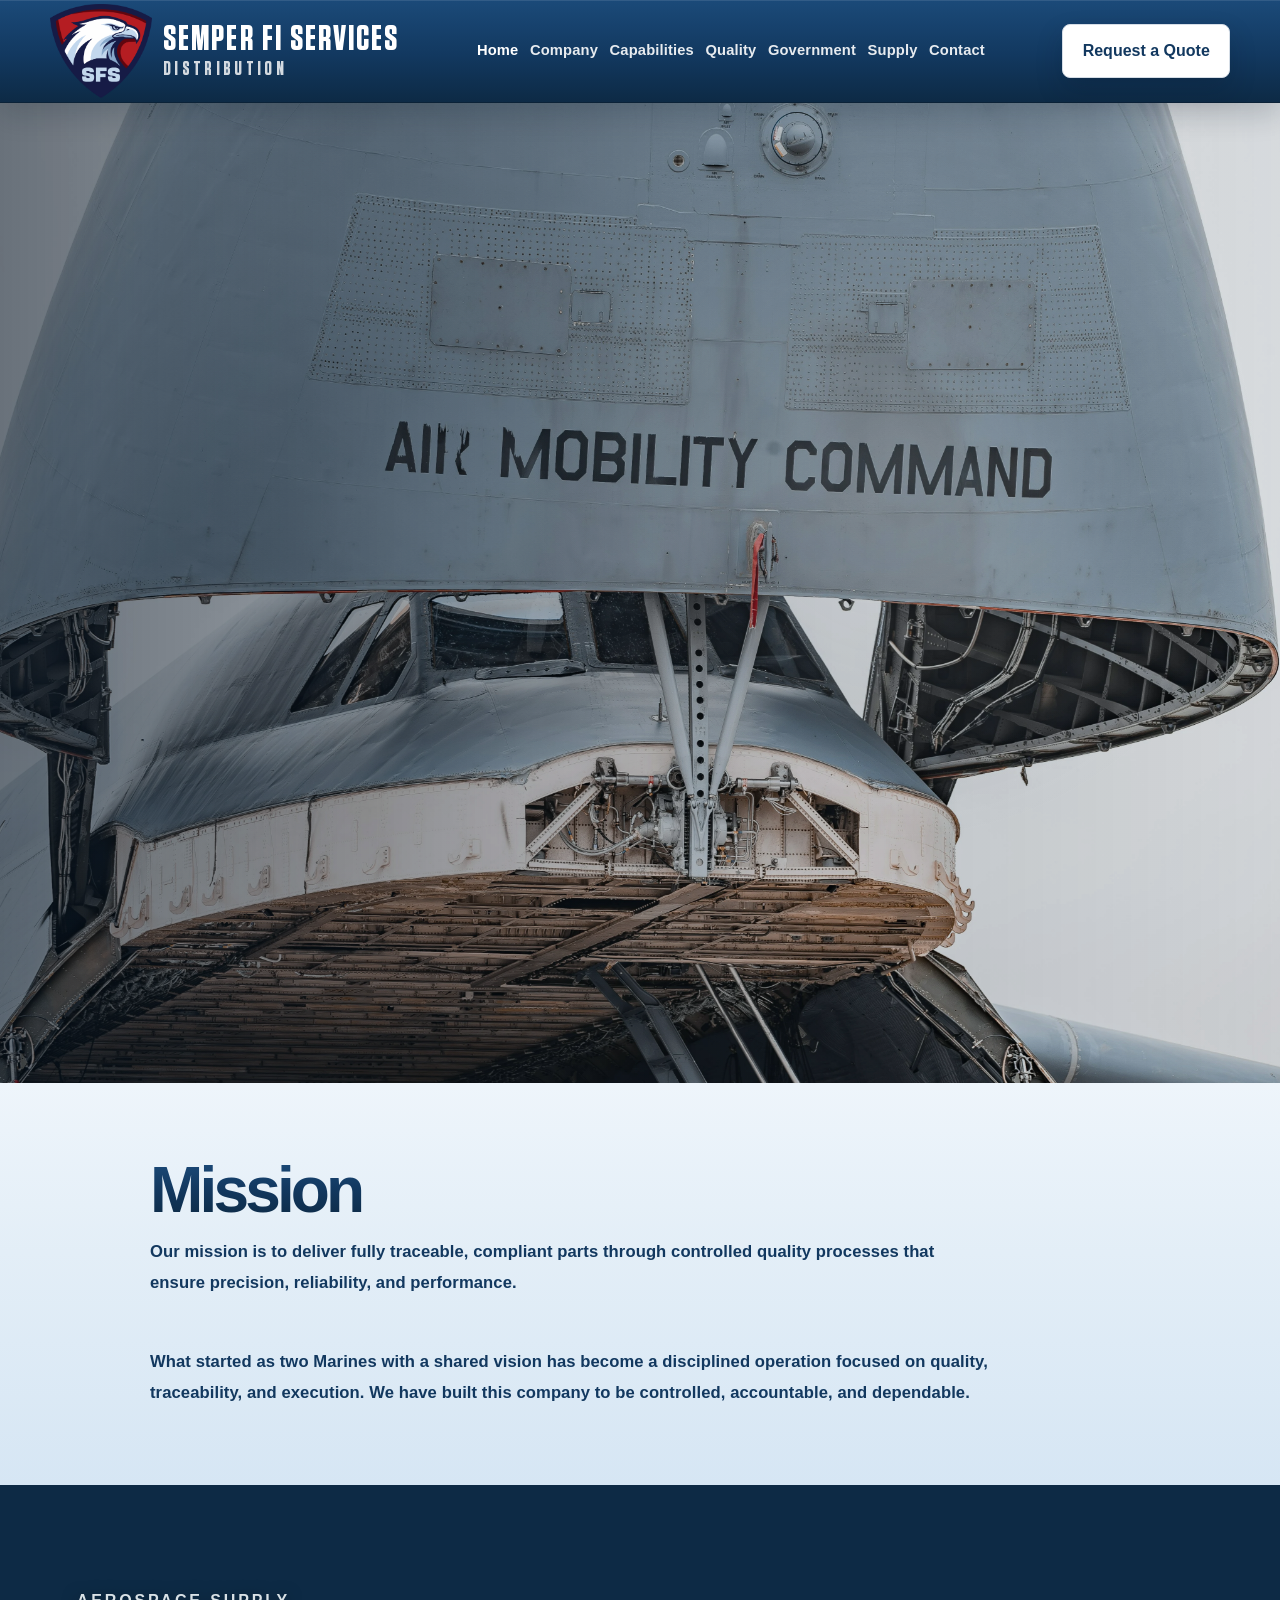
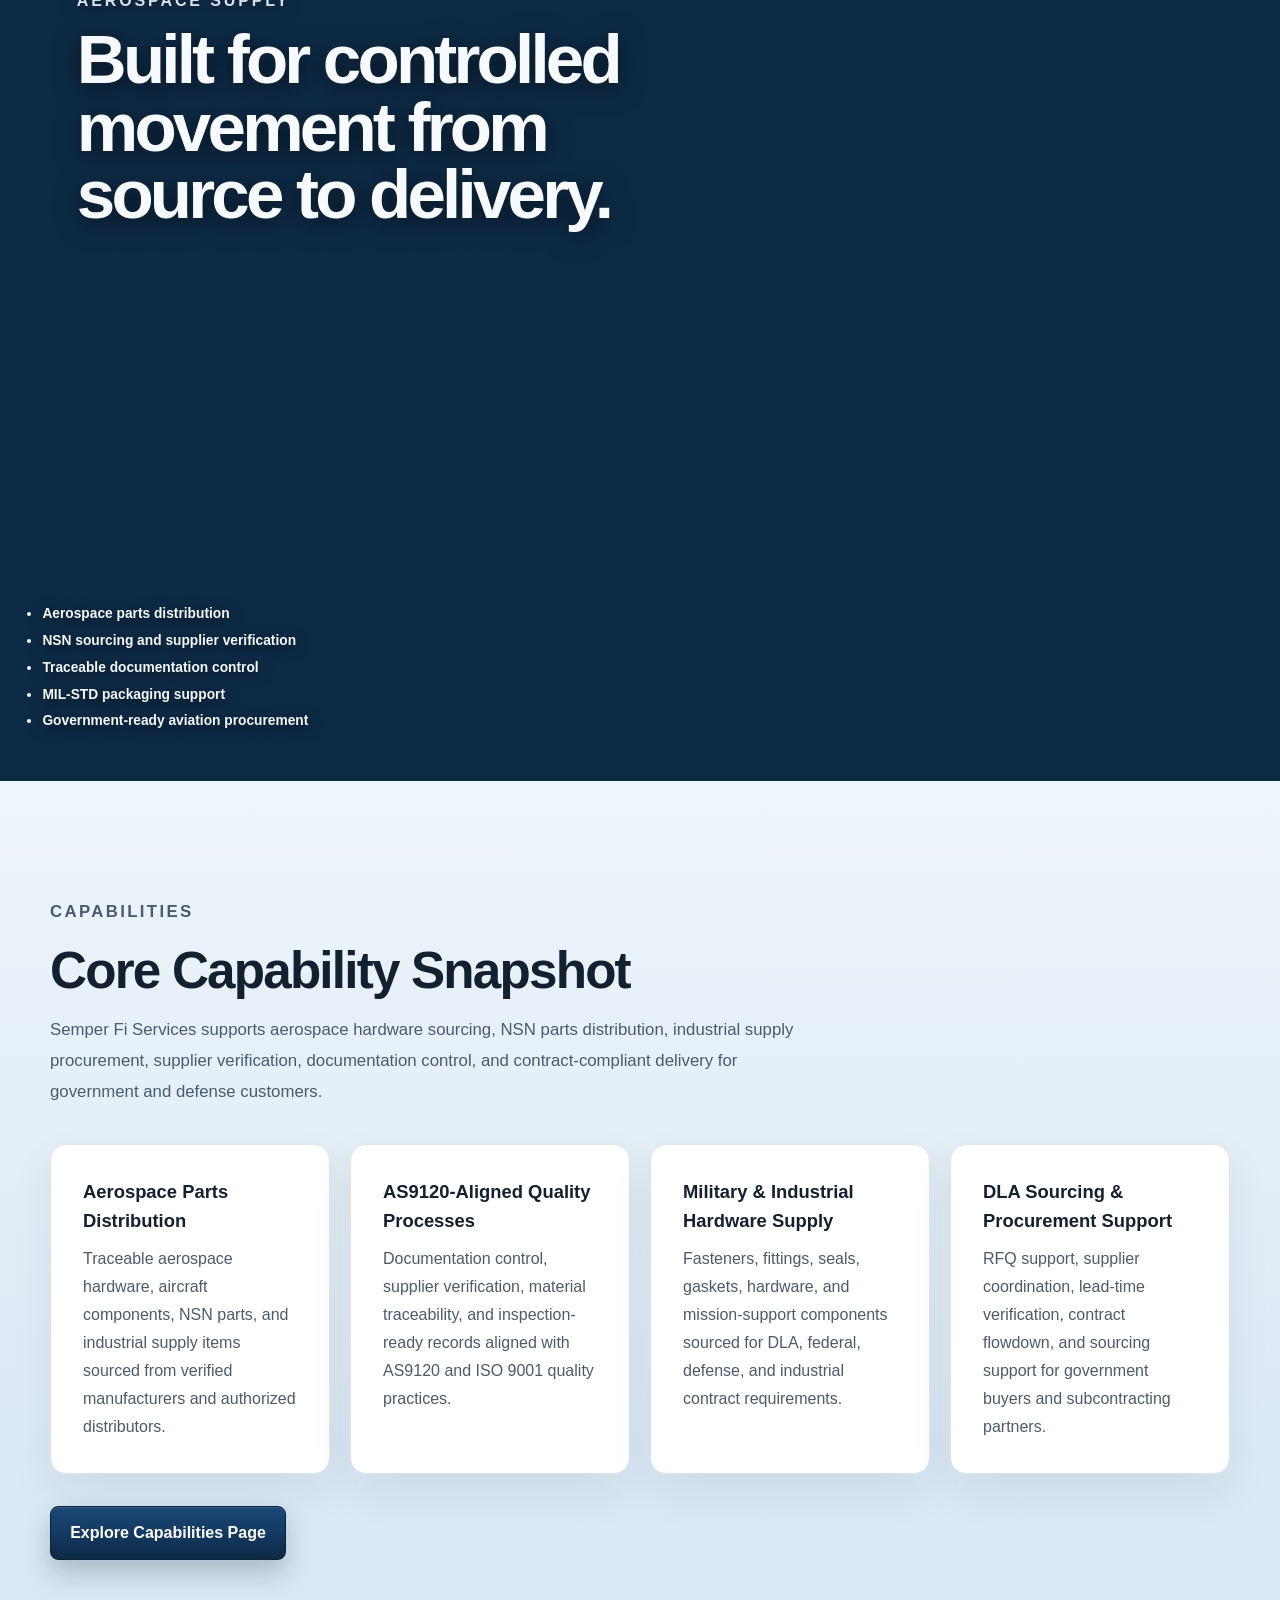
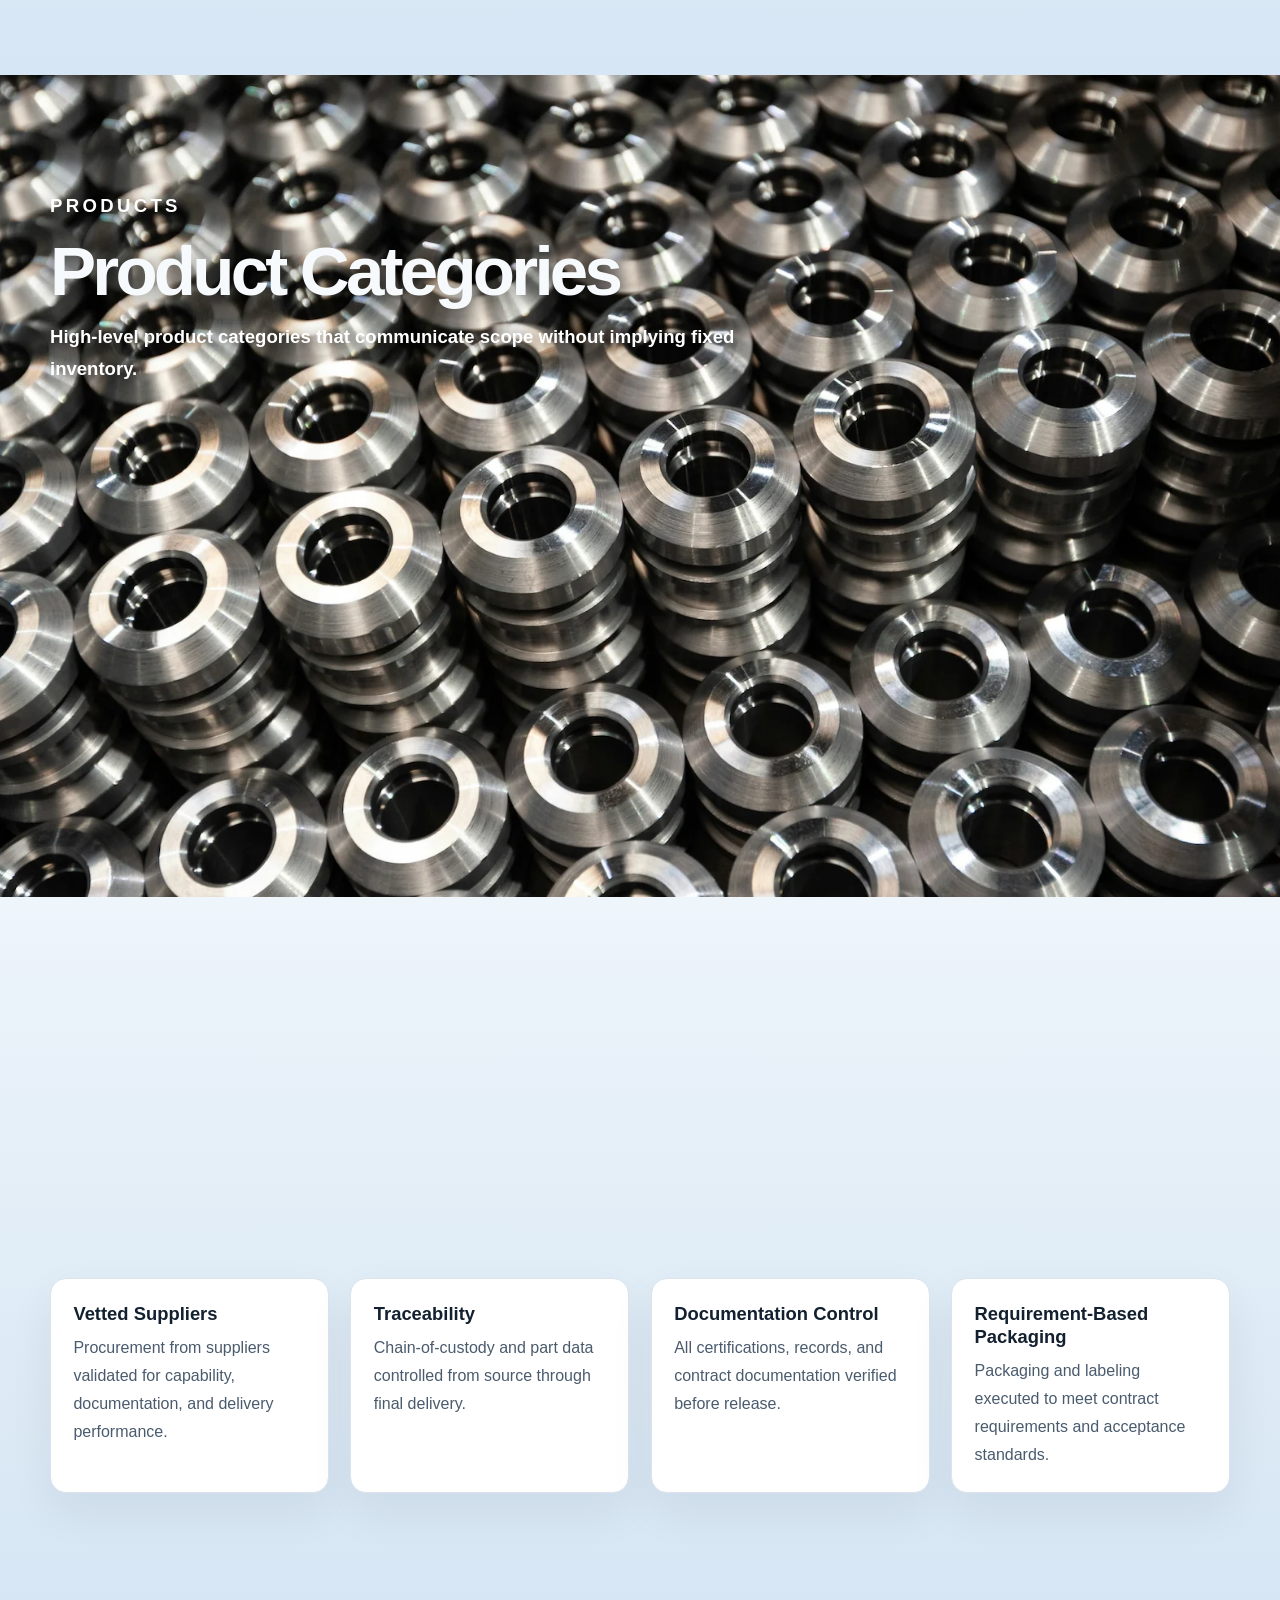
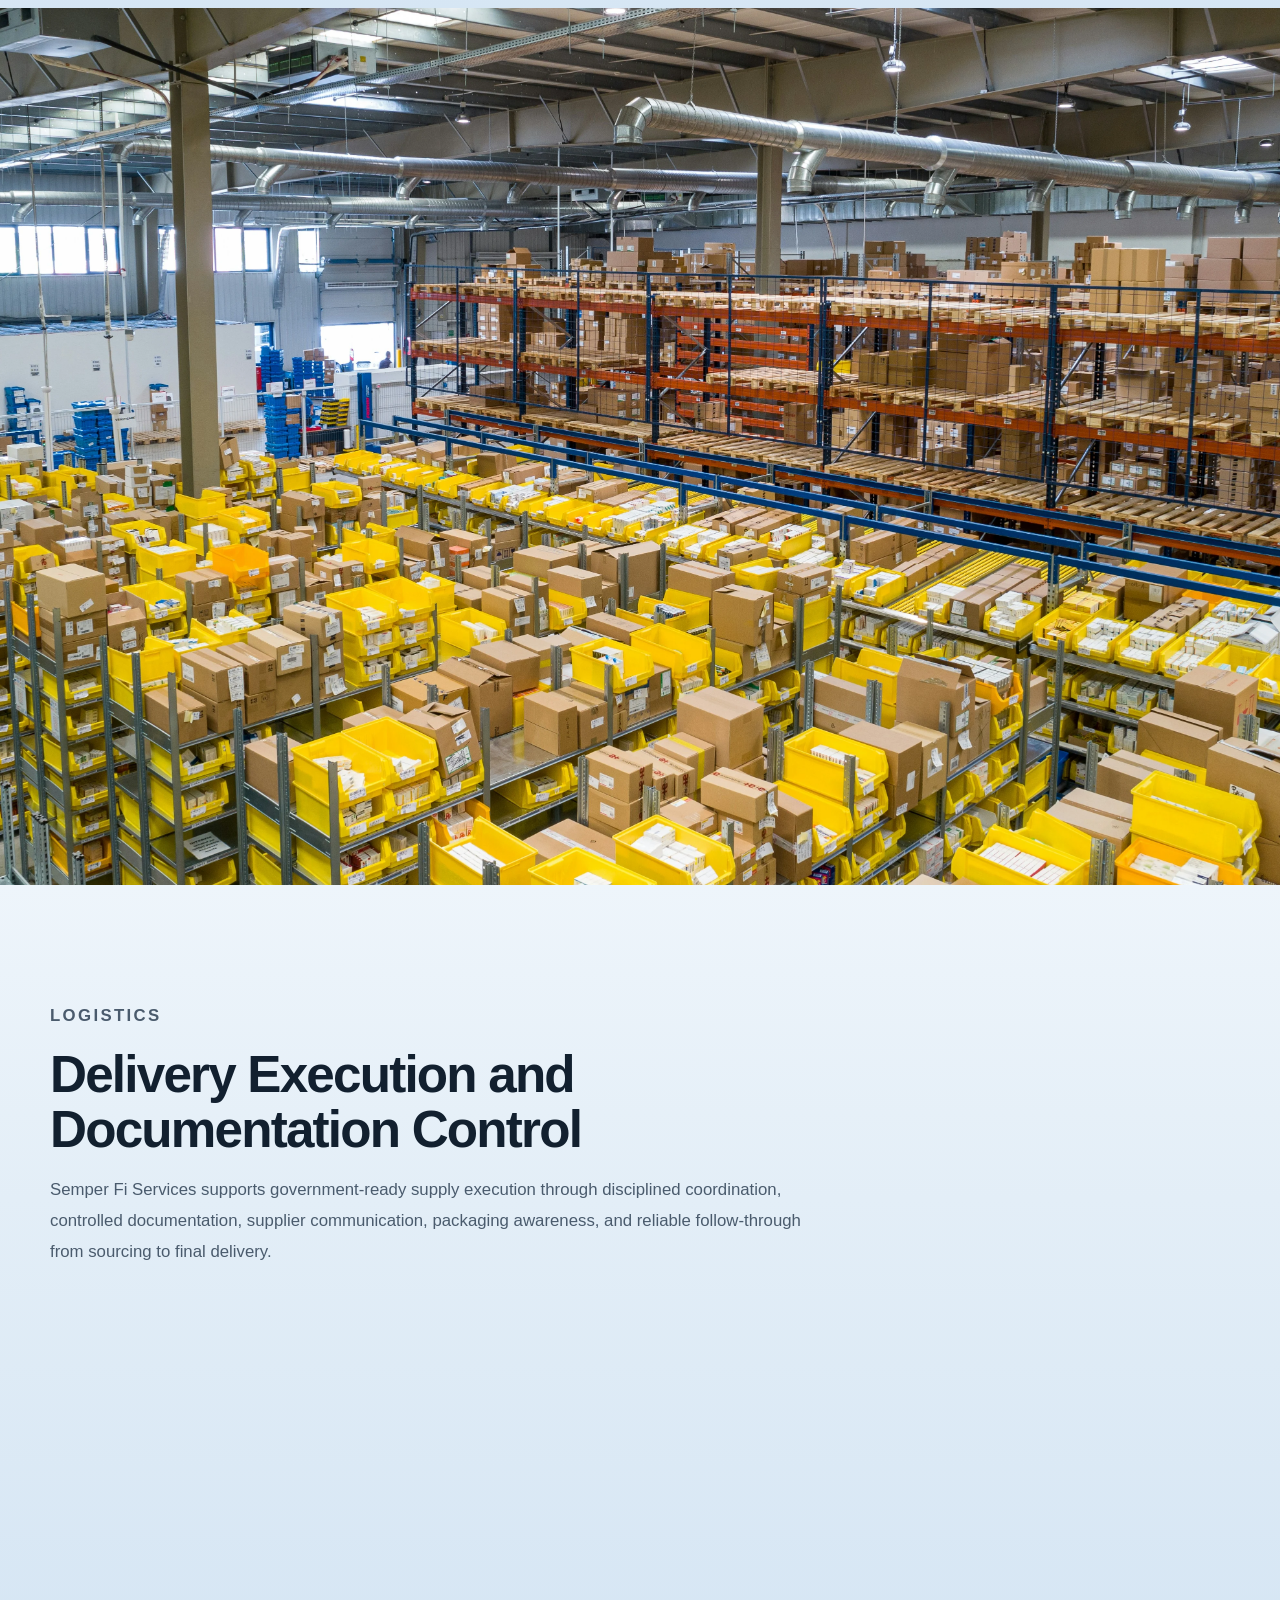
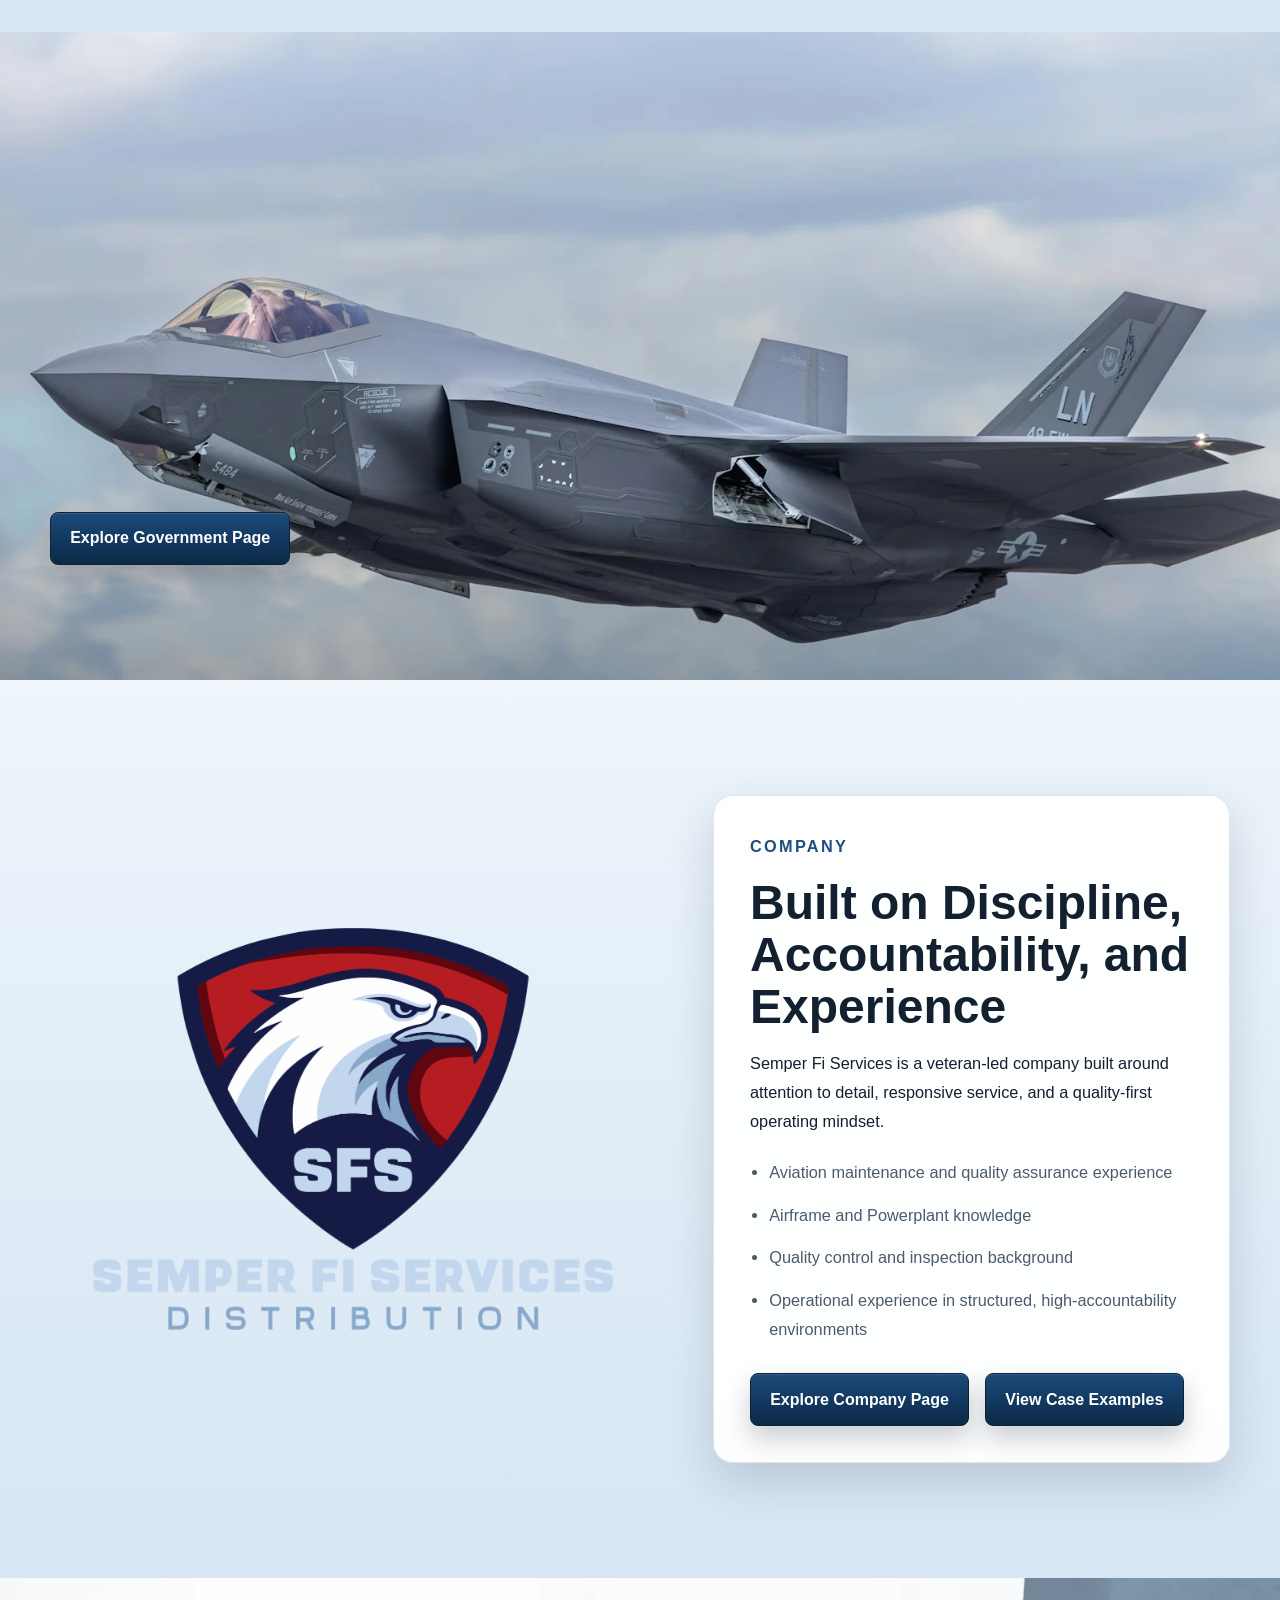
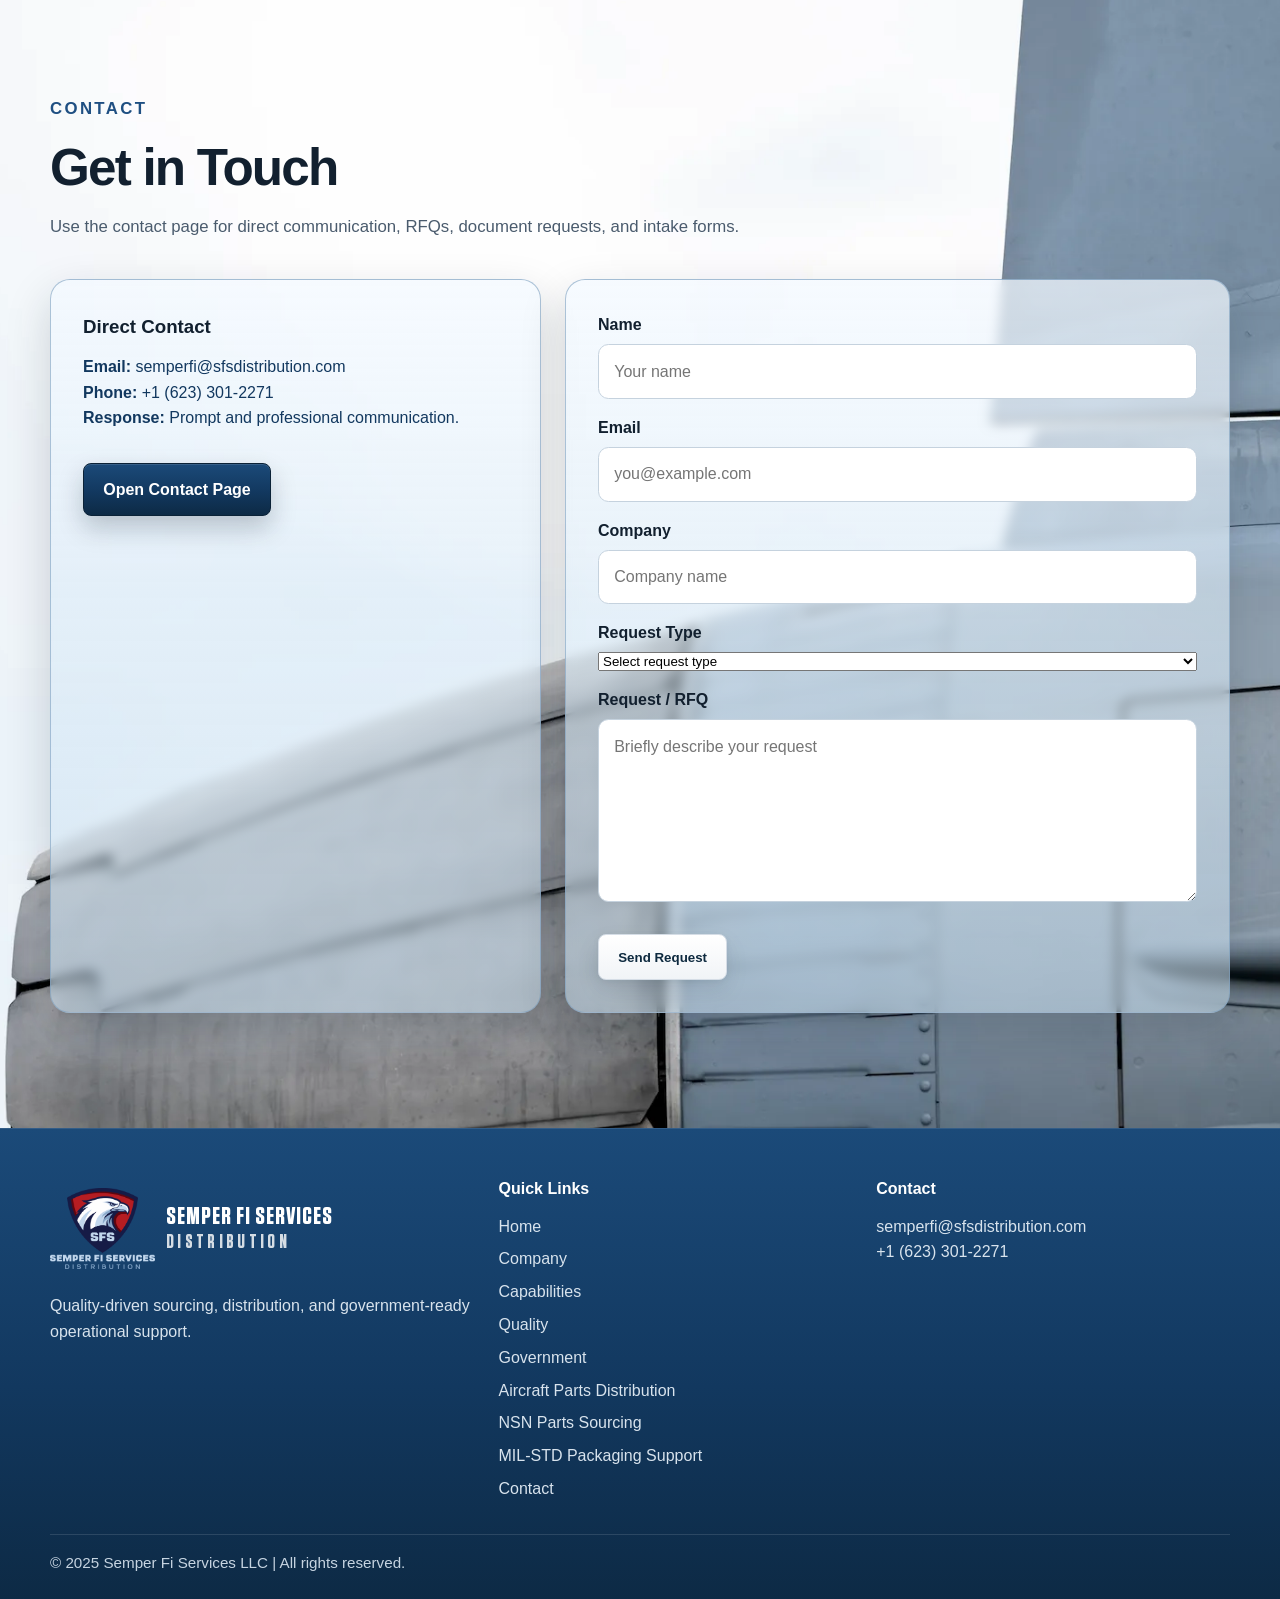
==== index.html @ 0dc3464c "formspree" ====
<!DOCTYPE html>
<html lang="en">
<head>
    <link rel="icon" type="image/png" sizes="512x512" href="assets/images/brand/google-favicon.png?v=15">
    <link rel="shortcut icon" href="assets/images/brand/google-favicon.png?v=15">
    <link rel="apple-touch-icon" href="assets/images/brand/logo2.png?v=15">
    <link rel="manifest" href="site.webmanifest?v=15">
    <meta name="msapplication-TileImage" content="assets/images/brand/logo2.png?v=15">
    <meta name="theme-color" content="#123f73">
    <meta charset="UTF-8" />
    <meta name="viewport" content="width=device-width, initial-scale=1.0" />

    <title>Semper Fi Services | AS9120-Aligned Aerospace Parts Distributor & Government Supplier</title>

    <meta name="description"
          content="Semper Fi Services is a veteran-led aerospace parts distributor and government supplier providing NSN parts sourcing, DLA contract support, traceable documentation, MIL-STD packaging, and AS9120-aligned distribution processes." />

    <meta name="keywords"
          content="Semper Fi Services, aerospace parts distributor, AS9120 distributor, NSN parts supplier, DLA parts sourcing, government supplier, military hardware distributor, aviation parts distribution, MIL-STD-2073 packaging, MIL-STD-129 labeling, defense logistics supplier" />

    <link rel="canonical" href="https://sfsdistribution.com/" />

    <meta property="og:title" content="Semper Fi Services | Aerospace Parts Distributor & Government Supplier" />
    <meta property="og:description" content="Veteran-led aerospace and industrial parts distributor supporting government supply contracts with traceability, documentation control, NSN sourcing, and AS9120-aligned processes." />
    <meta property="og:url" content="https://sfsdistribution.com/" />
    <meta property="og:type" content="website" />
    <meta property="og:image" content="https://sfsdistribution.com/assets/images/brand/og-image.png?v=7" />
    <meta name="twitter:image" content="https://sfsdistribution.com/assets/images/brand/og-image.png?v=7" />

    <script type="application/ld+json">
        {
            "@context": "https://schema.org",
            "@type": "Organization",
            "name": "Semper Fi Services LLC",
            "alternateName": "Semper Fi Services Distribution",
            "url": "https://sfsdistribution.com",
            "logo": "https://sfsdistribution.com/assets/images/brand/logo.png",
            "description": "Veteran-led aerospace parts distributor and government supplier providing NSN parts sourcing, DLA contract support, traceable documentation, MIL-STD packaging, and AS9120-aligned distribution processes.",
            "email": "semperfi@sfsdistribution.com",
            "telephone": "+1-623-301-2271",
            "sameAs": [
                "https://sfsdistribution.com"
            ]
        }
    </script>

    <link rel="stylesheet" href="css/variables.css">
    <link rel="stylesheet" href="css/base.css">
    <link rel="stylesheet" href="css/layout.css">
    <link rel="stylesheet" href="css/header.css">
    <link rel="stylesheet" href="css/footer.css">
    <link rel="stylesheet" href="css/buttons.css">
    <link rel="stylesheet" href="css/cards.css">
    <link rel="stylesheet" href="css/forms.css">
    <link rel="stylesheet" href="css/hero.css">
    <link rel="stylesheet" href="css/pills.css">
    <link rel="stylesheet" href="css/cinematic.css">
    <link rel="stylesheet" href="css/pages/animations.css">
    <link rel="stylesheet" href="css/cloud_animations.css">
    <link rel="stylesheet" href="css/responsive.css">
    <link rel="preload" as="image" href="assets/images/hero/contact/future_structure.webp" fetchpriority="high">
    <link rel="stylesheet" href="css/slide-show.css">
    <link rel="stylesheet" href="css/pages/home.css?v=3">

    <!-- Reserved for future cinematic pages; not loaded on homepage -->
    <!-- <link rel="stylesheet" href="css/pages/cloud_blend_effect.css"> -->
    <!-- <link rel="stylesheet" href="css/pages/metal_drift_effect.css"> -->
    <!-- <link rel="stylesheet" href="css/pages/cloud_spacer_effect.css"> -->
    <!-- <link rel="stylesheet" href="css/pages/warehouse_drift_effect.css"> -->
</head>

<body class="home-page">
    <header class="site-header">
        <div class="container header-inner">
            <a href="index.html" class="logo logo-image" aria-label="Semper Fi Services Home">
                <img src="assets/images/brand/logo2.png" alt="Semper Fi Services Logo" class="site-logo-image">
                <span class="logo-text stacked">
                    Semper Fi Services
                    <small>Distribution</small>
                </span>
            </a>

            <nav class="site-nav" id="site-nav" aria-label="Main Navigation">
                <div class="nav-dropdown is-current">
                    <button class="nav-dropdown-toggle" type="button" aria-expanded="false" aria-controls="home-dropdown-menu">
                        Home
                    </button>

                    <div class="nav-dropdown-menu" id="home-dropdown-menu">
                        <a href="index.html" aria-current="page">Home Overview</a>
                        <a href="index.html#mission">Mission</a>
                        <a href="index.html#aerospace-supply">Aerospace Supply</a>
                        <a href="index.html#process">Process</a>
                        <a href="index.html#contact-preview">Contact Preview</a>
                    </div>
                </div>

                <a href="company/index.html">Company</a>
                <a href="capabilities/index.html">Capabilities</a>
                <a href="quality/index.html">Quality</a>
                <a href="government/index.html">Government</a>

                <div class="nav-dropdown is-supply" id="supply-nav">
                    <button class="nav-dropdown-toggle" type="button" aria-expanded="false" aria-controls="supply-dropdown-menu">
                        Supply
                    </button>

                    <div class="nav-dropdown-menu" id="supply-dropdown-menu">
                        <a href="aircraft-parts-distributor/index.html">Aircraft Parts Distribution</a>
                        <a href="nsn-parts-sourcing/index.html">NSN Parts Sourcing</a>
                        <a href="mil-std-packaging-support/index.html">MIL-STD Packaging Support</a>
                    </div>
                </div>

                <a href="contact/index.html">Contact</a>
            </nav>

            <div class="header-actions">
                <a href="contact/index.html?request=Request%20a%20Quote&directory=Sales#request-form" class="btn btn-secondary">Request a Quote</a>

                <button class="nav-toggle"
                        id="nav-toggle"
                        type="button"
                        aria-expanded="false"
                        aria-controls="site-nav"
                        aria-label="Open menu">
                    <span></span>
                    <span></span>
                    <span></span>
                </button>
            </div>
        </div>
    </header>

    <main>
        <section class="home-scene home-scene-hero sfs-slideshow-host" id="hero" aria-label="Semper Fi Services homepage hero">
            <div class="sfs-home-hero-slideshow" data-sfs-slideshow aria-hidden="true"></div>

            <div class="container home-scene-content">
                <div class="home-scene-card hero-copy reveal-left">
                    <p class="eyebrow">Veteran-Led | AS9120-Aligned | SDVOSB | 18PB5</p>
                    <h1>Aerospace Parts Distribution and NSN Sourcing for Government Supply Contracts</h1>
                    <p class="hero-text">
                        Semper Fi Services is a veteran-led (SDVOSB Certified) aerospace and industrial parts distributor
                        supporting DLA, defense, and federal supply requirements through controlled
                        sourcing, supplier verification, traceable documentation, MIL-STD packaging,
                        and AS9120-aligned distribution processes.
                    </p>
                    <!-- desktop only buttons -->
                    <div class="button-row desktop-buttons">
                        <a href="government/index.html#past-performance" class="btn btn-primary">Past Performance</a>
                        <a href="capabilities/index.html" class="btn btn-secondary">View Capabilities</a>
                    </div>
                </div>
            </div>
        </section>

        <!-- mobile only buttons — floats between hero and mission -->
        <div class="hero-button-row">
            <a href="government/index.html#past-performance" class="btn btn-primary">Past Performance</a>
            <a href="capabilities/index.html" class="btn btn-secondary">View Capabilities</a>
        </div>

        <section class="home-subnav section-sm" id="mission">
            <div class="container">
                <div class="section-heading section-heading-compact reveal">
                    <h2>Mission</h2>
                    <p>
                        Our mission is to deliver fully traceable, compliant parts through controlled quality processes that ensure precision, reliability, and performance.
                    </p>
                </div>

                <div class="subnav-message reveal-right reveal-delay-1">
                    <p class="subnav-text">
                        What started as two Marines with a shared vision has become a disciplined operation focused on quality, traceability, and execution. We have built this company to be controlled, accountable, and dependable.
                    </p>
                </div>
            </div>
        </section>

        <section class="home-scene" id="aerospace-supply" aria-label="UH-1Y Huey aerospace supply image">
            <picture>
                <source media="(max-width: 768px)" srcset="assets/images/hero/home/uh1y-venom-sky-01-mobile.webp">
                <img src="assets/images/hero/home/uh1y-venom-sky-01.webp"
                     alt="UH-1Y Huey in flight"
                     class="home-scene-image"
                     loading="lazy"
                     decoding="async">
            </picture>

            <div class="container home-scene-content">
                <div class="home-scene-card reveal-right">
                    <p class="section-kicker">Aerospace Supply</p>
                    <h2>Built for controlled movement from source to delivery.</h2>

                    <ul class="aerospace-supply-list">
                        <li>Aerospace parts distribution</li>
                        <li>NSN sourcing and supplier verification</li>
                        <li>Traceable documentation control</li>
                        <li>MIL-STD packaging support</li>
                        <li>Government-ready aviation procurement</li>
                    </ul>
                </div>
            </div>
        </section>

        <section class="section" id="capabilities-overview">
            <div class="container">
                <div class="section-heading reveal">
                    <p class="section-kicker">Capabilities</p>
                    <h2>Core Capability Snapshot</h2>
                    <p>
                        Semper Fi Services supports aerospace hardware sourcing, NSN parts distribution,
                        industrial supply procurement, supplier verification, documentation control,
                        and contract-compliant delivery for government and defense customers.
                    </p>
                </div>

                <div class="card-grid card-grid-4">
                    <article class="card reveal reveal-delay-1">
                        <h3>Aerospace Parts Distribution</h3>
                        <p>Traceable aerospace hardware, aircraft components, NSN parts, and industrial supply items sourced from verified manufacturers and authorized distributors.</p>
                    </article>

                    <article class="card reveal reveal-delay-1">
                        <h3>AS9120-Aligned Quality Processes</h3>
                        <p>Documentation control, supplier verification, material traceability, and inspection-ready records aligned with AS9120 and ISO 9001 quality practices.</p>
                    </article>

                    <article class="card reveal reveal-delay-1">
                        <h3>Military &amp; Industrial Hardware Supply</h3>
                        <p>Fasteners, fittings, seals, gaskets, hardware, and mission-support components sourced for DLA, federal, defense, and industrial contract requirements.</p>
                    </article>

                    <article class="card reveal reveal-delay-1">
                        <h3>DLA Sourcing &amp; Procurement Support</h3>
                        <p>RFQ support, supplier coordination, lead-time verification, contract flowdown, and sourcing support for government buyers and subcontracting partners.</p>
                    </article>
                </div>

                <div class="section-cta desktop-section-cta">
                    <a href="capabilities/index.html" class="btn btn-secondary">Explore Capabilities Page</a>
                </div>
            </div>
        </section>

        <section class="section section-alt products-static-photo sfs-metal-drift" id="products">
            <div class="container">
                <div class="section-heading reveal">
                    <p class="section-kicker">Products</p>
                    <h2>Product Categories</h2>
                    <p>High-level product categories that communicate scope without implying fixed inventory.</p>
                </div>

                <div class="card-grid card-grid-3">
                    <article class="card reveal-scale reveal-delay-1">
                        <h3>Fasteners</h3>
                        <p>Bolts, nuts, screws, washers, and related hardware.</p>
                    </article>

                    <article class="card reveal-scale reveal-delay-2">
                        <h3>Seals &amp; Gaskets</h3>
                        <p>O-rings, packings, and sealing solutions.</p>
                    </article>

                    <article class="card reveal-scale reveal-delay-3">
                        <h3>Fittings &amp; Connectors</h3>
                        <p>Adapters, connectors, and fluid system components.</p>
                    </article>

                    <article class="card reveal-scale reveal-delay-1">
                        <h3>Electrical &amp; Mechanical Components</h3>
                        <p>General components used in aviation and industrial applications.</p>
                    </article>

                    <article class="card reveal-scale reveal-delay-2">
                        <h3>Ground Support Equipment</h3>
                        <p>Equipment and parts used in support of aviation operations.</p>
                    </article>

                    <article class="card reveal-scale reveal-delay-3">
                        <h3>Industrial &amp; General Supply</h3>
                        <p>Commercial and industrial-grade parts for broader sourcing requirements.</p>
                    </article>
                </div>
            </div>
        </section>

        <section class="section" id="process">
            <div class="container">
                <div class="section-heading reveal">
                    <p class="section-kicker">Process</p>
                    <h2>How We Work</h2>
                    <p>A concise, buyer-friendly process showing how requests move from sourcing to delivery.</p>
                </div>

                <div class="process-row">
                    <div class="process-step reveal-scale reveal-delay-1">Source</div>
                    <div class="process-step reveal-scale reveal-delay-2">Verify</div>
                    <div class="process-step reveal-scale reveal-delay-3">Document</div>
                    <div class="process-step reveal-scale reveal-delay-4">Package</div>
                    <div class="process-step reveal-scale reveal-delay-4">Deliver</div>
                </div>

                <div class="detail-grid">
                    <div class="detail-item">
                        <h3>Vetted Suppliers</h3>
                        <p>Procurement from suppliers validated for capability, documentation, and delivery performance.</p>
                    </div>

                    <div class="detail-item">
                        <h3>Traceability</h3>
                        <p>Chain-of-custody and part data controlled from source through final delivery.</p>
                    </div>

                    <div class="detail-item">
                        <h3>Documentation Control</h3>
                        <p>All certifications, records, and contract documentation verified before release.</p>
                    </div>

                    <div class="detail-item">
                        <h3>Requirement-Based Packaging</h3>
                        <p>Packaging and labeling executed to meet contract requirements and acceptance standards.</p>
                    </div>
                </div>
            </div>
        </section>

        <section class="section section-alt quality-static-photo sfs-warehouse-drift" id="quality-overview">
            <div class="container split-layout">
                <div class="reveal-left">
                    <p class="section-kicker">Quality</p>
                    <h2>Quality Commitment</h2>
                    <p>
                        Quality is enforced through controlled processes, verified documentation, and strict release standards aligned with contract requirements.
                    </p>

                    <ul class="feature-list">
                        <li>Traceability from supplier to delivery</li>
                        <li>Documentation verified before shipment</li>
                        <li>Controlled handling and record retention</li>
                        <li>Inspection-ready execution discipline</li>
                        <li>AS9120 / ISO 9001-aligned systems in development</li>
                    </ul>

                    <div class="section-cta">
                        <a href="quality/index.html" class="btn btn-secondary">Explore Quality Page</a>
                    </div>
                </div>

                <div class="panel reveal-right reveal-delay-1">
                    <h3>Documents &amp; Standards</h3>
                    <p>
                        The full Quality page can include SOP summaries, policy documents, forms, compliance notes, and downloadable company materials.
                    </p>
                </div>
            </div>
        </section>

        <section class="section" id="logistics-overview">
            <div class="container">
                <div class="section-heading">
                    <p class="section-kicker">Logistics</p>
                    <h2>Delivery Execution and Documentation Control</h2>
                    <p>
                        Semper Fi Services supports government-ready supply execution through disciplined
                        coordination, controlled documentation, supplier communication, packaging awareness,
                        and reliable follow-through from sourcing to final delivery.
                    </p>
                </div>

                <div class="detail-grid">
                    <div class="detail-item reveal-right reveal-delay-1">
                        <h3>Coordinated Movement</h3>
                        <p>Order activity is managed around lead times, supplier readiness, shipment timing, and delivery requirements.</p>
                    </div>

                    <div class="detail-item reveal-right reveal-delay-2">
                        <h3>Packaging Awareness</h3>
                        <p>Packaging and labeling requirements are reviewed against contract expectations before shipment release.</p>
                    </div>

                    <div class="detail-item reveal-right reveal-delay-3">
                        <h3>Shipment Follow-Through</h3>
                        <p>Delivery execution is tracked through communication, record control, and closeout readiness.</p>
                    </div>

                    <div class="detail-item reveal-right reveal-delay-4">
                        <h3>Government-Ready Records</h3>
                        <p>Documentation, traceability, and supporting records remain part of the delivery process, not an afterthought.</p>
                    </div>
                </div>
            </div>
        </section>

        <section class="section government-static-photo sfs-warehouse-drift sfs-warehouse-drift-reverse" id="government-overview">
            <div class="container">
                <div class="section-heading reveal">
                    <p class="section-kicker">Government</p>
                    <h2>Government &amp; Defense Support</h2>
                    <p>
                        Built to support federal buyers who require accurate sourcing, complete documentation, and reliable delivery aligned with contract requirements.
                    </p>
                </div>

                <div class="card-grid card-grid-2">
                    <article class="card reveal-scale reveal-delay-1">
                        <h3>Responsive RFQ Support</h3>
                        <p>Structured RFQ response process focused on accuracy, speed, and execution feasibility.</p>
                    </article>

                    <article class="card reveal-scale reveal-delay-2">
                        <h3>Documentation Readiness</h3>
                        <p>Complete documentation packages including certifications, traceability, and supporting records.</p>
                    </article>

                    <article class="card reveal-scale reveal-delay-3">
                        <h3>Procurement Familiarity</h3>
                        <p>Execution aligned with federal procurement expectations, delivery timelines, and compliance.</p>
                    </article>

                    <article class="card reveal-scale reveal-delay-4">
                        <h3>Range of Part Categories</h3>
                        <p>Support for standardized aviation, industrial, and general supply components.</p>
                    </article>
                </div>

                <div class="section-cta">
                    <a href="government/index.html" class="btn btn-secondary">Explore Government Page</a>
                </div>
            </div>
        </section>

        <section class="section section-alt" id="company-overview">
            <div class="container split-layout">
                <div class="about-media reveal-left">
                    <div class="home-company-logo-wrap">
                        <img src="assets/images/brand/logo.png" alt="Semper Fi Services Logo" class="home-company-logo">
                    </div>
                </div>

                <div class="reveal-right reveal-delay-1">
                    <p class="section-kicker">Company</p>
                    <h2>Built on Discipline, Accountability, and Experience</h2>
                    <p>
                        Semper Fi Services is a veteran-led company built around attention to detail, responsive service, and a quality-first operating mindset.
                    </p>

                    <ul class="feature-list">
                        <li>Aviation maintenance and quality assurance experience</li>
                        <li>Airframe and Powerplant knowledge</li>
                        <li>Quality control and inspection background</li>
                        <li>Operational experience in structured, high-accountability environments</li>
                    </ul>

                    <div class="button-row">
                        <a href="company/index.html" class="btn btn-secondary">Explore Company Page</a>
                        <a href="government/index.html#resume-backed-strengths" class="btn btn-secondary">View Case Examples</a>
                    </div>
                </div>
            </div>
        </section>

        <section class="section contact-banner-bg" id="contact-preview">
            <div class="container">
                <div class="section-heading reveal">
                    <p class="section-kicker">Contact</p>
                    <h2>Get in Touch</h2>
                    <p>Use the contact page for direct communication, RFQs, document requests, and intake forms.</p>
                </div>

                <div class="contact-layout">
                    <div class="contact-card reveal-left reveal-delay-1">
                        <h3>Direct Contact</h3>
                        <p><strong>Email:</strong> semperfi@sfsdistribution.com</p>
                        <p><strong>Phone:</strong> +1 (623) 301-2271</p>
                        <p><strong>Response:</strong> Prompt and professional communication.</p>

                        <div class="section-cta">
                            <a href="contact/index.html" class="btn btn-secondary">Open Contact Page</a>
                        </div>
                    </div>

                    <form class="contact-form reveal-right reveal-delay-2"
                          action="https://formspree.io/f/xqejdgda"
                          method="POST">

                        <input type="hidden" name="_subject" value="SFS Home Page Quick Request">
                        <input type="hidden" name="form_source" value="Home Page Contact Preview">
                        <input type="hidden" name="selected_contact_email" value="semperfi@sfsdistribution.com">


                        <div class="form-row">
                            <label for="home-name">Name</label>
                            <input id="home-name" name="name" type="text" placeholder="Your name" required>
                        </div>

                        <div class="form-row">
                            <label for="home-email">Email</label>
                            <input id="home-email" name="email" type="email" placeholder="you@example.com" required>
                        </div>

                        <div class="form-row">
                            <label for="home-company">Company</label>
                            <input id="home-company" name="company" type="text" placeholder="Company name">
                        </div>

                        <div class="form-row">
                            <label for="home-request-type">Request Type</label>
                            <select id="home-request-type" name="request_type">
                                <option value="">Select request type</option>
                                <option value="nsn-sourcing">NSN Parts Sourcing</option>
                                <option value="aerospace-hardware">Aerospace Hardware Quote</option>
                                <option value="packaging">MIL-STD Packaging Quote</option>
                                <option value="general">General Request</option>
                            </select>
                        </div>

                        <div class="packaging-quote-fields" id="home-nsn-sourcing-fields" hidden>
                            <h3>NSN Sourcing Details</h3>

                            <div class="form-row">
                                <label for="home-nsn-number">NSN / NIIN</label>
                                <input id="home-nsn-number" name="nsn_number" type="text" placeholder="NSN, NIIN, or known stock number">
                            </div>

                            <div class="form-row">
                                <label for="home-nsn-quantity">Quantity / Unit of Issue</label>
                                <input id="home-nsn-quantity" name="nsn_quantity_unit" type="text" placeholder="Quantity, unit of issue, or required pack quantity">
                            </div>

                            <div class="form-row">
                                <label for="home-nsn-solicitation">Solicitation / Contract Number</label>
                                <input id="home-nsn-solicitation" name="nsn_solicitation_contract" type="text" placeholder="DLA solicitation, RFQ, contract number, or buyer reference">
                            </div>
                        </div>

                        <div class="packaging-quote-fields" id="home-aerospace-hardware-fields" hidden>
                            <h3>Aerospace Hardware Quote Details</h3>

                            <div class="form-row">
                                <label for="home-hardware-part-number">Part Number / Item Description</label>
                                <input id="home-hardware-part-number" name="hardware_part_number_description" type="text" placeholder="Part number, item description, fastener, fitting, seal, component, or hardware type">
                            </div>

                            <div class="form-row">
                                <label for="home-hardware-quantity">Quantity Needed</label>
                                <input id="home-hardware-quantity" name="hardware_quantity" type="text" placeholder="Quantity, unit, or estimated order size">
                            </div>

                            <div class="form-row">
                                <label for="home-hardware-source-method">Sourcing Method</label>
                                <select id="home-hardware-source-method" name="hardware_sourcing_method">
                                    <option value="">Select sourcing method</option>
                                    <option value="manufacturer-direct">Manufacturer direct</option>
                                    <option value="authorized-distributor">Authorized distributor</option>
                                    <option value="qualified-supplier">Qualified supplier channel</option>
                                    <option value="open-market-with-verification">Open market with verification</option>
                                    <option value="not-sure">Not sure / need sourcing support</option>
                                </select>
                            </div>
                        </div>

                        <div class="form-row">
                            <label for="home-message">Request / RFQ</label>
                            <textarea id="home-message" name="message" rows="6" placeholder="Briefly describe your request" required></textarea>
                        </div>

                        <div class="form-row">
                            <div class="cf-turnstile"
                                 data-sitekey="0x4AAAAAADVxDEqCi-dPzmUH"
                                 data-theme="light"
                                 data-action="submit"></div>
                        </div>

                        <button class="btn btn-primary" type="submit">Send Request</button>
                    </form>
                </div>
            </div>
        </section>
    </main>


    <footer class="site-footer">
        <div class="container footer-grid">
            <div>
                <a href="../index.html" class="footer-brand footer-brand-image" aria-label="Semper Fi Services Home">
                    <img src="../assets/images/brand/logo.png" alt="Semper Fi Services Logo" class="footer-logo-image">
                    <span class="logo-text stacked footer-logo-text">
                        Semper Fi Services
                        <small>Distribution</small>
                    </span>
                </a>

                <p>Quality-driven sourcing, distribution, and government-ready operational support.</p>
            </div>

            <div>
                <h4>Quick Links</h4>

                <ul class="footer-links">
                    <li><a href="index.html">Home</a></li>
                    <li><a href="company/index.html">Company</a></li>
                    <li><a href="capabilities/index.html">Capabilities</a></li>
                    <li><a href="quality/index.html">Quality</a></li>
                    <li><a href="government/index.html">Government</a></li>
                    <li><a href="aircraft-parts-distributor/index.html">Aircraft Parts Distribution</a></li>
                    <li><a href="nsn-parts-sourcing/index.html">NSN Parts Sourcing</a></li>
                    <li><a href="mil-std-packaging-support/index.html">MIL-STD Packaging Support</a></li>
                    <li><a href="contact/index.html">Contact</a></li>
                </ul>
            </div>

            <div>
                <h4>Contact</h4>
                <p>semperfi@sfsdistribution.com</p>
                <p>+1 (623) 301-2271</p>
            </div>
        </div>

        <div class="container footer-bottom">
            <p>&copy; 2025 Semper Fi Services LLC | All rights reserved.</p>
        </div>
    </footer>

    <script src="js/utilities.js" defer></script>
    <script src="js/nav.js" defer></script>
    <script src="js/dropdowns.js" defer></script>
    <script src="js/reveal.js" defer></script>
    <script src="js/cinematic-media.js" defer></script>
    <script src="js/metal-drift.js" defer></script>
    <script src="js/warehouse-drift.js" defer></script>
    <script src="js/slideshow-hero.js?v=2" defer></script>
    <script src="https://challenges.cloudflare.com/turnstile/v0/api.js" async defer></script>
    <script src="js/main.js" defer></script>
</body>
</html>
---- css/variables.css ----
﻿:root {
    --sfs-navy: #0d2a45;
    --sfs-blue: #12385f;
    --sfs-blue-light: #1b4a79;
    --sfs-blue-soft: #d6e6f4;
    --sfs-blue-pale: #eef5fb;
    --sfs-blue-banner: linear-gradient(180deg, #eef5fb 0%, #e3eef7 42%, #d6e6f4 100%);
    --sfs-text: #12202f;
    --sfs-muted: #4a5b6d;
    --sfs-border: #dbe4ec;
    --sfs-soft-bg: #f5f8fb;
    --sfs-strip-bg: #eaf2f8;
    --sfs-blue-gradient: linear-gradient(180deg, #1b4a79 0%, #12385f 55%, #0d2a45 100%);
    --sfs-blue-gradient-hover: linear-gradient(180deg, #23558a 0%, #17446f 55%, #103250 100%);
    --sfs-blue-border: #0b2237;
    --sfs-blue-shadow: 0 12px 26px rgba(9, 25, 40, 0.22), inset 0 1px 0 rgba(255, 255, 255, 0.12);
    --sfs-card-shadow: 0 18px 45px rgba(18, 32, 47, 0.07);
    --sfs-panel-shadow: 0 24px 60px rgba(15, 43, 58, 0.10), 0 6px 16px rgba(15, 43, 58, 0.05);
    --container: min(1180px, calc(100% - 2rem));
    --header-height: 78px;
    --section-y: clamp(5rem, 9vw, 8.5rem);
    --section-y-tight: clamp(3.5rem, 6vw, 5.5rem);
    --transition-y: clamp(5rem, 10vw, 9rem);
    --sfs-gunmetal: #5f6a72;
    --sfs-gunmetal-soft: #d9e1e6;
    --sfs-gunmetal-body: #eef4f7;
}
---- css/base.css ----
@font-face {
    font-family: 'XenonBC';
    src: url('../fonts/XenonBC-Bold.woff2') format('woff2'), url('../fonts/XenonBC-Bold.woff') format('woff');
    font-weight: 700;
    font-style: normal;
    font-display: swap;
}

@font-face {
    font-family: 'Tungsten';
    src: url('../fonts/tungsten-bold.woff2') format('woff2'), url('../fonts/tungsten-bold.woff') format('woff');
    font-weight: 700;
    font-style: normal;
    font-display: swap;
}

*,
*::before,
*::after {
    box-sizing: border-box;
}

html {
    scroll-behavior: smooth;
}

body,
h1,
h2,
h3,
h4,
p,
ul,
li {
    margin: 0;
}

body {
    font-family: 'Montserrat', Arial, Helvetica, sans-serif;
    line-height: 1.6;
    color: var(--sfs-text);
    background: #ffffff;
}

img,
picture {
    max-width: 100%;
    display: block;
}

a {
    color: inherit;
    text-decoration: none;
}

ul {
    padding-left: 1.2rem;
}
---- css/layout.css ----
.container {
    width: var(--container);
    margin: 0 auto;
}

.section {
    padding: var(--section-y) 0;
    scroll-margin-top: 90px;
}

.section-sm {
    padding: var(--section-y-tight) 0;
}

.section-alt {
    background: var(--sfs-soft-bg);
}

.section-heading {
    max-width: 820px;
    margin-bottom: 2.25rem;
}

    .section-heading h2 {
        font-size: clamp(2.25rem, 4vw, 3.35rem);
        line-height: 1.08;
        letter-spacing: -0.035em;
        margin-bottom: 1rem;
    }

    .section-heading p {
        max-width: 760px;
        color: var(--sfs-muted);
        font-size: 1.05rem;
        line-height: 1.85;
    }

.section-heading-compact {
    margin-bottom: 1.25rem;
}

.section-kicker,
.eyebrow {
    display: inline-block;
    margin-bottom: 1rem;
    font-size: 0.82rem;
    font-weight: 800;
    letter-spacing: 0.14em;
    text-transform: uppercase;
    color: #1f4f82;
}

.section-cta {
    margin-top: 2rem;
}

.button-row {
    display: flex;
    flex-wrap: wrap;
    gap: 1rem;
    margin-top: 1.8rem;
}

.split-layout {
    display: grid;
    grid-template-columns: 1.08fr 0.92fr;
    gap: clamp(2rem, 5vw, 4rem);
    align-items: center;
}

.detail-grid {
    display: grid;
    grid-template-columns: repeat(4, minmax(0, 1fr));
    gap: 1.35rem;
}

.detail-item {
    padding: 1.25rem 0;
}

    .detail-item h3 {
        margin-bottom: 0.65rem;
        line-height: 1.25;
    }

    .detail-item p {
        color: var(--sfs-muted);
        line-height: 1.75;
    }

.feature-list {
    margin-top: 1.4rem;
    display: grid;
    gap: 0.85rem;
}

    .feature-list li {
        color: var(--sfs-muted);
        line-height: 1.7;
    }
---- css/header.css ----
﻿.site-header {
    position: sticky;
    top: 0;
    z-index: 1000;
    background: var(--sfs-blue-gradient);
    border-bottom: 1px solid var(--sfs-blue-border);
    box-shadow: 0 12px 26px rgba(9, 25, 40, 0.18), inset 0 1px 0 rgba(255, 255, 255, 0.10);
    backdrop-filter: blur(8px);
}

.header-inner {
    display: flex;
    align-items: center;
    justify-content: space-between;
    min-height: var(--header-height);
    gap: 1rem;
}

.logo,
.footer-brand {
    display: inline-flex;
    align-items: center;
    gap: 0.7rem;
    flex-shrink: 0;
}

.site-logo-image {
    height: 102px;
    width: 102px;
    object-fit: contain;
    flex-shrink: 0;
}

.logo-text {
    font-family: 'Tungsten', 'XenonBC', Arial, Helvetica, sans-serif;
    font-size: 2.15rem;
    font-weight: 700;
    line-height: 1;
    letter-spacing: 0.06em;
    color: #ffffff;
}

    .logo-text.stacked {
        display: flex;
        flex-direction: column;
        justify-content: center;
        text-transform: uppercase;
    }

        .logo-text.stacked small {
            font-size: 1.15rem;
            letter-spacing: 0.18em;
            opacity: 0.82;
            margin-top: 4px;
        }

.site-nav {
    display: flex;
    align-items: center;
    gap: 0.72rem;
}

    .site-nav a,
    .nav-dropdown-toggle {
        font: inherit;
        font-size: 0.92rem;
        font-weight: 800;
        letter-spacing: 0.01em;
        color: rgba(255, 255, 255, 0.9);
    }

        .nav-dropdown-toggle::after {
            content: none;
            display: none;
        }
        
        .site-nav a:hover,
        .nav-dropdown-toggle:hover,
        .nav-dropdown.is-current > .nav-dropdown-toggle,
        .site-nav > a[aria-current="page"] {
            color: #ffffff;
        }

.nav-dropdown {
    position: relative;
    display: flex;
    align-items: center;
}

.nav-dropdown-toggle {
    background: transparent;
    border: 0;
    padding: 0;
    cursor: pointer;
}

    .nav-dropdown-toggle::after {
        content: none;
        display: none;
    }

.nav-dropdown-menu {
    position: absolute;
    top: calc(100% + 0.25rem);
    left: 0;
    min-width: 265px;
    background: rgba(9, 31, 53, 0.96);
    border: 1px solid rgba(255, 255, 255, 0.16);
    border-radius: 0.85rem;
    box-shadow: 0 18px 44px rgba(18, 32, 47, 0.28);
    padding: 0.45rem;
    display: none;
    z-index: 1001;
}

    .nav-dropdown-menu a {
        display: block;
        padding: 0.74rem 0.85rem;
        font-size: 0.92rem;
        line-height: 1.25;
        color: #ffffff;
        white-space: nowrap;
        border-radius: 0.55rem;
    }

        .nav-dropdown-menu a:hover {
            background: linear-gradient(180deg, #eef5fb 0%, #d6e6f4 100%);
            color: var(--sfs-blue);
        }

.nav-dropdown.is-open > .nav-dropdown-menu {
    display: block;
}

@media (hover: hover) and (pointer: fine) {
    .nav-dropdown.is-current:hover > .nav-dropdown-menu,
    .nav-dropdown.is-supply:hover > .nav-dropdown-menu {
        display: block;
    }
}
.header-actions {
    display: flex;
    align-items: center;
    gap: 0.75rem;
}

.nav-toggle {
    display: none;
    border: 0;
    background: transparent;
    padding: 0.25rem;
    cursor: pointer;
}

    .nav-toggle span {
        display: block;
        width: 24px;
        height: 2px;
        background: #ffffff;
        margin: 5px 0;
    }
/* =============================================
   SUPPLY FLYOUT — right-side sub-menu
   ============================================= */

.nav-supply-item {
    position: relative;
}

.nav-supply-main {
    display: flex;
    align-items: center;
    justify-content: space-between;
    padding: 0.74rem 0.85rem;
    font-size: 0.92rem;
    color: #ffffff;
    white-space: nowrap;
    border-radius: 0.55rem;
    cursor: pointer;
}

    .nav-supply-main:hover {
        background: linear-gradient(180deg, #eef5fb 0%, #d6e6f4 100%);
        color: var(--sfs-blue);
    }

/* Right arrow only on current supply page item */
.nav-supply-item.is-current-sub > .nav-supply-main::after {
    content: "▶";
    font-size: 0.6rem;
    margin-left: 0.5rem;
    opacity: 0.7;
}

.nav-supply-sub {
    display: none;
    position: absolute;
    top: 0;
    left: calc(100% - 0.05rem);
    min-width: 240px;
    background: rgba(9, 31, 53, 0.98);
    border: 1px solid rgba(255, 255, 255, 0.16);
    border-radius: 0.85rem;
    box-shadow: 0 18px 44px rgba(18, 32, 47, 0.28);
    padding: 0.45rem;
    z-index: 1002;
}

    .nav-supply-sub::before {
        content: "";
        position: absolute;
        top: 0;
        right: 100%;
        width: 1rem;
        height: 100%;
    }
    .nav-supply-sub a {
        display: block;
        padding: 0.74rem 0.85rem;
        font-size: 0.92rem;
        color: #ffffff;
        white-space: nowrap;
        border-radius: 0.55rem;
    }

        .nav-supply-sub a:hover {
            background: linear-gradient(180deg, #eef5fb 0%, #d6e6f4 100%);
            color: var(--sfs-blue);


        }


.nav-supply-item.is-flyout-open > .nav-supply-sub {
    display: block;
}
.nav-supply-item {
    position: relative;
}

.nav-supply-main {
    display: flex;
    align-items: center;
    justify-content: space-between;
    padding: 0.74rem 0.85rem;
    font-size: 0.92rem;
    line-height: 1.25;
    color: #203345;
    white-space: nowrap;
    border-radius: 0.55rem;
}

    .nav-supply-main:hover {
        background: linear-gradient(180deg, #eef5fb 0%, #d6e6f4 100%);
        color: var(--sfs-blue);
    }

        .nav-supply-item.is-current-sub > .nav-supply-main::after {
            content: "▶";
            font-size: 0.62rem;
            margin-left: 0.75rem;
            opacity: 0.75;
        }

.nav-supply-sub {
    position: absolute;
    top: 0;
    left: calc(100% - 0.05rem);
    z-index: 1002;
    display: none;
    min-width: 265px;
    padding: 0.45rem;
    background: linear-gradient(180deg, #ffffff 0%, #f3f8fc 100%);
    border: 1px solid #c7d6e4;
    border-radius: 0.85rem;
    box-shadow: 0 18px 44px rgba(18, 32, 47, 0.18);
}

    .nav-supply-sub::before {
        content: "";
        position: absolute;
        top: 0;
        right: 100%;
        width: 1rem;
        height: 100%;
    }

    .nav-supply-sub a {
        display: block;
        padding: 0.74rem 0.85rem;
        font-size: 0.92rem;
        line-height: 1.25;
        color: #203345;
        white-space: nowrap;
        border-radius: 0.55rem;
    }

        .nav-supply-sub a:hover {
            background: linear-gradient(180deg, #eef5fb 0%, #d6e6f4 100%);
            color: var(--sfs-blue);
        }

.nav-supply-item.is-flyout-open > .nav-supply-sub {
    display: block;
}

@media (hover: hover) and (pointer: fine) {
    .nav-dropdown.is-current:hover > .nav-dropdown-menu,
    .nav-dropdown.is-supply:hover > .nav-dropdown-menu {
        display: block;
    }

    .nav-dropdown:not(.is-current):not(.is-supply):hover > .nav-dropdown-menu {
        display: none;
    }

    .nav-supply-item.is-current-sub:hover > .nav-supply-sub {
        display: block;
    }
}

@media (max-width: 860px) {
    .nav-supply-sub {
        position: static;
        min-width: 100%;
        margin: 0.35rem 0 0;
        box-shadow: none;
    }

    .nav-supply-item.is-current-sub > .nav-supply-main::after {
        content: "▾";
    }
}
.nav-dropdown-menu {
    top: calc(100% - 0.05rem);
}

.nav-dropdown::after {
    content: "";
    position: absolute;
    top: 100%;
    left: -0.5rem;
    width: calc(100% + 1rem);
    height: 1rem;
}
---- css/footer.css ----
.site-footer {
    background: var(--sfs-blue-gradient);
    color: #d8e3ed;
    padding-top: 3rem;
    box-shadow: inset 0 1px 0 rgba(255, 255, 255, 0.10);
}

.footer-grid {
    display: grid;
    grid-template-columns: 1.2fr 1fr 1fr;
    gap: 1.5rem;
    padding-bottom: 2rem;
}

.footer-grid-reversed {
    grid-template-columns: minmax(220px, 1fr) minmax(180px, 0.75fr) minmax(320px, 1.35fr);
    align-items: start;
}

.footer-brand-column {
    justify-self: end;
    max-width: 430px;
}

    .footer-brand-column .footer-brand {
        justify-content: flex-start;
    }

.footer-copyright {
    margin-top: 2rem;
    padding-top: 1.25rem;
    border-top: 1px solid rgba(255, 255, 255, 0.16);
    color: #c6d4e1;
    font-size: 0.95rem;
}

.footer-brand {
    margin-bottom: 0.75rem;
    color: #ffffff;
}

.footer-logo-image {
    width: 105px;
    height: 105px;
    object-fit: contain;
    flex-shrink: 0;
}

.footer-brand .footer-logo-text {
    color: #ffffff;
}

.site-footer h3,
.site-footer h4 {
    color: #ffffff;
    margin-bottom: 0.75rem;
}

.footer-links {
    list-style: none;
    padding-left: 0;
    display: grid;
    gap: 0.45rem;
}

    .footer-links a {
        color: #d8e3ed;
    }

        .footer-links a:hover {
            color: #ffffff;
        }

.footer-bottom {
    border-top: 1px solid rgba(255, 255, 255, 0.12);
    padding: 1rem 0 1.5rem;
    font-size: 0.95rem;
    color: #c6d4e1;
}
.footer-brand .footer-logo-text {
    font-family: 'Tungsten', 'XenonBC', Arial, Helvetica, sans-serif;
    font-size: 1.55rem;
    font-weight: 700;
    letter-spacing: 0.04em;
}
/* =========================================================
   MOBILE FOOTER
========================================================= */

@media (max-width: 860px) {
    .site-footer {
        padding-top: 1.35rem;
    }

    .footer-grid {
        grid-template-columns: 1fr;
        gap: 1rem;
        padding-bottom: 1rem;
    }

    .footer-links {
        grid-template-columns: 1fr;
        gap: 0.18rem;
    }

        .footer-links a {
            display: block;
            padding: 0.12rem 0;
            font-size: 0.9rem;
        }

    .footer-bottom {
        padding: 0.75rem 0 1rem;
        font-size: 0.78rem;
        line-height: 1.35;
    }
---- css/buttons.css ----
.btn {
    display: inline-flex;
    align-items: center;
    justify-content: center;
    min-height: 46px;
    padding: 0.8rem 1.2rem;
    border-radius: 0.5rem;
    border: 1px solid transparent;
    font-weight: 700;
    transition: transform 0.2s ease, background 0.2s ease, border-color 0.2s ease, box-shadow 0.2s ease;
    box-shadow: 0 8px 20px rgba(18, 32, 47, 0.08);
}

    .btn:hover {
        transform: translateY(-1px);
    }

.btn-primary {
    background: linear-gradient(180deg, #ffffff 0%, #f1f4f7 100%);
    color: #0e2a3f;
    border-color: #d5dde6;
    box-shadow: 0 10px 22px rgba(18, 32, 47, 0.10), 0 2px 6px rgba(18, 32, 47, 0.05);
}

    .btn-primary:hover {
        background: linear-gradient(180deg, #ffffff 0%, #e8edf2 100%);
        border-color: #c7d1db;
    }

.btn-secondary {
    background: var(--sfs-blue-gradient);
    color: #ffffff;
    border-color: var(--sfs-blue-border);
    box-shadow: var(--sfs-blue-shadow);
}

    .btn-secondary:hover {
        background: var(--sfs-blue-gradient-hover);
        border-color: #091b2b;
    }

.site-header .btn-secondary {
    background: #ffffff;
    color: var(--sfs-blue);
    border: 1px solid #d5dde6;
}
---- css/cards.css ----
.card-grid {
    display: grid;
    gap: 1.25rem;
}

.card-grid-4 {
    grid-template-columns: repeat(4, minmax(0, 1fr));
}

.card-grid-3 {
    grid-template-columns: repeat(3, minmax(0, 1fr));
}

.card-grid-2 {
    grid-template-columns: repeat(2, minmax(0, 1fr));
}

.card,
.panel {
    background: #ffffff;
    border: 1px solid var(--sfs-border);
    border-radius: 1rem;
    padding: 1.4rem;
    box-shadow: var(--sfs-card-shadow);
}

.panel {
    padding: 1.5rem;
}

    .card h3,
    .panel h3 {
        font-size: 1.15rem;
        margin-bottom: 0.6rem;
    }

    .card p,
    .panel p {
        color: var(--sfs-muted);
    }

.credibility-strip {
    border-top: 1px solid var(--sfs-border);
    border-bottom: 1px solid var(--sfs-border);
    background: var(--sfs-strip-bg);
}

.credibility-items {
    min-height: 72px;
    display: flex;
    flex-wrap: wrap;
    align-items: center;
    justify-content: center;
    gap: 1rem 2rem;
    padding: 1rem 0;
    color: #29455f;
    font-weight: 700;
    text-align: center;
}

.process-row {
    display: grid;
    grid-template-columns: repeat(5, minmax(0, 1fr));
    gap: 0.9rem;
    margin-bottom: 1.5rem;
}

.process-step {
    background: var(--sfs-blue-gradient);
    color: #ffffff;
    border-radius: 999px;
    text-align: center;
    padding: 0.9rem 1rem;
    font-weight: 700;
    white-space: nowrap;
    border: 1px solid var(--sfs-blue-border);
    box-shadow: var(--sfs-blue-shadow);
    transition: transform 0.28s ease, box-shadow 0.28s ease, opacity 0.55s ease;
}

@media (hover: hover) and (pointer: fine) {
    .process-step:hover {
        transform: translateY(-2px);
        box-shadow: 0 16px 30px rgba(9, 25, 40, 0.24), inset 0 1px 0 rgba(255, 255, 255, 0.14);
    }
}
---- css/forms.css ----
.contact-layout {
    display: grid;
    grid-template-columns: 0.85fr 1.15fr;
    gap: 1.5rem;
}

.contact-card,
.contact-form {
    background: #ffffff;
    border: 1px solid var(--sfs-border);
    border-radius: 1rem;
    padding: 1.5rem;
    box-shadow: var(--sfs-card-shadow);
}

    .contact-card h3,
    .contact-form h3 {
        margin-bottom: 0.75rem;
    }

.form-row {
    display: grid;
    gap: 0.4rem;
    margin-bottom: 1rem;
}

    .form-row label {
        font-weight: 700;
        color: #203345;
    }

    .form-row input,
    .form-row textarea {
        width: 100%;
        padding: 0.85rem 0.95rem;
        border: 1px solid #c5d2de;
        border-radius: 0.65rem;
        font: inherit;
        color: var(--sfs-text);
        background: #ffffff;
    }

        .form-row input:focus,
        .form-row textarea:focus {
            outline: 2px solid rgba(31, 79, 130, 0.16);
            border-color: #1f4f82;
        }
---- css/hero.css ----
.hero {
    position: relative;
    min-height: 930px;
    padding-top: 2.5rem;
    padding-bottom: 5rem;
    overflow: hidden;
}

    .hero > .container {
        position: relative;
        z-index: 2;
    }

.hero-grid {
    display: grid;
    grid-template-columns: minmax(0, 620px) minmax(360px, 520px);
    align-items: center;
    gap: 4rem;
    min-height: 760px;
}

.hero-copy {
    position: relative;
    z-index: 3;
}

    .hero-copy h1 {
        font-size: clamp(2.4rem, 5vw, 4.6rem);
        line-height: 1.02;
        margin-bottom: 1rem;
        max-width: 16ch;
    }

.hero-text {
    max-width: 62ch;
    color: var(--sfs-blue);
    margin-bottom: 1.5rem;
}

.hero-panel {
    position: relative;
    width: 100%;
    max-width: 690px;
    display: grid;
    gap: 1.25rem;
    padding: 1.5rem;
    border: 1px solid rgba(15, 43, 58, 0.12);
    border-radius: 20px;
    background: linear-gradient(180deg, rgba(255, 255, 255, 0.96), rgba(246, 249, 251, 0.96));
    box-shadow: var(--sfs-panel-shadow);
    overflow: hidden;
    justify-self: end;
}

    .hero-panel::before {
        content: "";
        position: absolute;
        inset: 0 0 auto 0;
        height: 4px;
        background: linear-gradient(90deg, #0f2b3a, #7f98a5);
    }

.hero-panel-grid {
    display: grid;
    gap: 0.9rem;
}

.hero-panel-card {
    padding: 1rem 1rem 0.95rem;
    border: 1px solid rgba(15, 43, 58, 0.1);
    border-radius: 14px;
    background: rgba(255, 255, 255, 0.78);
}

    .hero-panel-card strong {
        display: block;
        font-size: 1rem;
        line-height: 1.35;
        color: #0f2b3a;
    }

.hero-panel-label {
    display: inline-block;
    margin-bottom: 0.35rem;
    font-size: 0.72rem;
    font-weight: 700;
    letter-spacing: 0.12em;
    text-transform: uppercase;
    color: #6c828e;
}

.hero-panel-metrics {
    display: grid;
    grid-template-columns: repeat(3, minmax(0, 1fr));
    gap: 0.75rem;
    padding-top: 0.25rem;
}

.hero-metric {
    padding: 0.9rem 0.75rem;
    border-radius: 14px;
    background: var(--sfs-blue-gradient);
    border: 1px solid var(--sfs-blue-border);
    box-shadow: var(--sfs-blue-shadow);
    text-align: center;
}

.hero-metric-value {
    display: block;
    font-size: 0.95rem;
    font-weight: 700;
    letter-spacing: 0.08em;
    text-transform: uppercase;
    color: #ffffff;
}

.hero-metric-label {
    display: block;
    margin-top: 0.2rem;
    font-size: 0.78rem;
    color: rgba(255, 255, 255, 0.82);
}

.hero-panel-card-link,
.hero-metric-link {
    display: block;
    color: inherit;
}
---- css/cinematic.css ----
.cinematic-hero,
.cinematic-break,
.cinematic-media,
.cinematic-break-media,
.cinematic-overlay,
.cinematic-break-overlay,
.cloud-transition,
.transition-band,
.home-transition,
.home-transition-clouds,
.home-feature-image {
    all: unset;
}
---- css/pages/animations.css ----
/* =========================
FILE: css/animations.css
Purpose:
- Site-wide reveal animation system
- Works on every page
- Controlled by js/reveal.js
========================= */

.reveal-ready.reveal,
.reveal-ready.reveal-soft,
.reveal-ready.reveal-stagger {
	opacity: 0;
	transform: translateY(18px);
	transition: opacity 0.62s ease, transform 0.62s ease;
	will-change: opacity, transform;
}

.reveal-ready.reveal-up {
	opacity: 0;
	transform: translateY(34px);
	transition: opacity 0.72s ease, transform 0.72s ease;
	will-change: opacity, transform;
}

.reveal-ready.reveal-down {
	opacity: 0;
	transform: translateY(-28px);
	transition: opacity 0.72s ease, transform 0.72s ease;
	will-change: opacity, transform;
}

.reveal-ready.reveal-left {
	opacity: 0;
	transform: translateX(-64px);
	transition: opacity 1.05s ease, transform 1.05s ease;
	will-change: opacity, transform;
}

.reveal-ready.reveal-right {
	opacity: 0;
	transform: translateX(64px);
	transition: opacity 1.05s ease, transform 1.05s ease;
	will-change: opacity, transform;
}

.reveal-ready.reveal-scale {
	opacity: 0;
	transform: translateY(18px) scale(0.965);
	transition: opacity 0.72s ease, transform 0.72s ease;
	will-change: opacity, transform;
}

.reveal-ready.pill-load-left {
	opacity: 0;
	transform: translateX(-38px);
	transition: opacity 0.66s ease, transform 0.66s ease, box-shadow 0.25s ease;
	will-change: opacity, transform;
}

.reveal-ready.pill-load-right {
	opacity: 0;
	transform: translateX(38px);
	transition: opacity 0.66s ease, transform 0.66s ease, box-shadow 0.25s ease;
	will-change: opacity, transform;
}

.reveal-ready.card,
.reveal-ready.panel {
	opacity: 0;
	transform: translateY(16px);
	transition: opacity 0.58s ease, transform 0.58s ease, box-shadow 0.25s ease;
	will-change: opacity, transform;
}

.reveal-ready.process-step {
	opacity: 0;
	transform: translateY(12px);
	transition: opacity 0.55s ease, transform 0.55s ease, box-shadow 0.25s ease;
	will-change: opacity, transform;
}

	.reveal-ready.is-visible,
	.reveal-ready.reveal.is-visible,
	.reveal-ready.reveal-soft.is-visible,
	.reveal-ready.reveal-stagger.is-visible,
	.reveal-ready.reveal-up.is-visible,
	.reveal-ready.reveal-down.is-visible,
	.reveal-ready.reveal-left.is-visible,
	.reveal-ready.reveal-right.is-visible,
	.reveal-ready.reveal-scale.is-visible,
	.reveal-ready.pill-load-left.is-visible,
	.reveal-ready.pill-load-right.is-visible,
	.reveal-ready.card.is-visible,
	.reveal-ready.panel.is-visible,
	.reveal-ready.process-step.is-visible {
		opacity: 1;
		transform: translate(0, 0) scale(1);
	}

.reveal-delay-1 {
	transition-delay: 0.08s;
}

.reveal-delay-2 {
	transition-delay: 0.16s;
}

.reveal-delay-3 {
	transition-delay: 0.24s;
}

.reveal-delay-4 {
	transition-delay: 0.32s;
}

.reveal-delay-5 {
	transition-delay: 0.40s;
}

.reveal-delay-6 {
	transition-delay: 0.48s;
}

.reveal-delay-7 {
	transition-delay: 0.56s;
}

.reveal-delay-8 {
	transition-delay: 0.64s;
}

.reveal-sequence > *:nth-child(1) {
	transition-delay: 0.06s;
}

.reveal-sequence > *:nth-child(2) {
	transition-delay: 0.12s;
}

.reveal-sequence > *:nth-child(3) {
	transition-delay: 0.18s;
}

.reveal-sequence > *:nth-child(4) {
	transition-delay: 0.24s;
}

.reveal-sequence > *:nth-child(5) {
	transition-delay: 0.30s;
}

.reveal-sequence > *:nth-child(6) {
	transition-delay: 0.36s;
}

.reveal-sequence > *:nth-child(7) {
	transition-delay: 0.42s;
}

.reveal-sequence > *:nth-child(8) {
	transition-delay: 0.48s;
}

@media (hover: hover) and (pointer: fine) {
	.reveal-ready.process-step.is-visible:hover {
		transform: translateY(-2px);
	}

	.reveal-ready.card.is-visible:hover {
		transform: translateY(-3px);
	}

	.reveal-ready.pill-load-left.is-visible:hover,
	.reveal-ready.pill-load-right.is-visible:hover {
		transform: translateY(-4px) scale(1.03);
	}
}

@media (max-width: 860px) {
	.reveal-ready.reveal-left,
	.reveal-ready.reveal-right,
	.reveal-ready.pill-load-left,
	.reveal-ready.pill-load-right {
		transform: translateY(18px);
	}

		.reveal-ready.reveal-left.is-visible,
		.reveal-ready.reveal-right.is-visible,
		.reveal-ready.pill-load-left.is-visible,
		.reveal-ready.pill-load-right.is-visible {
			transform: translateY(0);
		}
}

@media (prefers-reduced-motion: reduce) {
	.reveal-ready.reveal,
	.reveal-ready.reveal-soft,
	.reveal-ready.reveal-stagger,
	.reveal-ready.reveal-up,
	.reveal-ready.reveal-down,
	.reveal-ready.reveal-left,
	.reveal-ready.reveal-right,
	.reveal-ready.reveal-scale,
	.reveal-ready.pill-load-left,
	.reveal-ready.pill-load-right,
	.reveal-ready.card,
	.reveal-ready.panel,
	.reveal-ready.process-step {
		opacity: 1 !important;
		transform: none !important;
		transition: none !important;
	}
	.reveal-ready.company-headshot-reveal {
		opacity: 0;
		transform: scale(1.04);
		transition: opacity 1.35s ease, transform 1.35s ease;
		will-change: opacity, transform;
	}

		.reveal-ready.company-headshot-reveal.is-visible {
			opacity: 1;
			transform: scale(1);
		}
}
---- css/cloud_animations.css ----
.sfs-cloud-drift {
    position: relative;
    overflow: hidden;
    isolation: isolate;
    background-image: url("../assets/images/page-art/cloud-cover/cloud-transition-01.webp");
    background-size: 115%;
    background-position: var(--cloud-x, 50%) var(--cloud-y, 50%);
    background-repeat: no-repeat;
    transition: background-position 0.08s linear;
}

    .sfs-cloud-drift::after {
        content: none;
    }
    .sfs-cloud-drift > .container {
        position: relative;
        z-index: 1;
    }

.sfs-cloud-blend-light {
    background-color: #eaf7ff;
}

.sfs-cloud-blend-dark {
    background-color: #0d2a45;
}
---- css/responsive.css ----
@media (max-width: 1080px) {
    .card-grid-4,
    .detail-grid {
        grid-template-columns: repeat(2, minmax(0, 1fr));
    }

    .hero-grid,
    .split-layout,
    .contact-layout {
        grid-template-columns: 1fr;
    }

    .hero-grid {
        min-height: auto;
    }

    .hero-copy h1 {
        max-width: none;
    }

    .hero-panel {
        justify-self: center;
        width: 100%;
        max-width: 640px;
    }
}

@media (max-width: 860px) {
    html,
    body {
        overflow-x: hidden;
    }

    .header-inner {
        min-height: 72px;
    }

    .logo-text {
        font-size: 0.95rem;
    }

    .site-logo-image {
        width: 52px;
        height: 40px;
    }

    .site-nav {
        position: fixed;
        top: 72px;
        left: 0;
        right: 0;
        display: none;
        flex-direction: column;
        align-items: flex-start;
        gap: 0.15rem;
        max-height: calc(100vh - 72px);
        overflow-y: auto;
        padding: 0.75rem 1rem 1rem;
        background: var(--sfs-blue-gradient);
        border-bottom: 1px solid rgba(255, 255, 255, 0.10);
        box-shadow: 0 18px 40px rgba(15, 43, 58, 0.22);
        z-index: 1100;
    }

        .site-nav.is-open {
            display: flex;
        }

        .site-nav a,
        .nav-dropdown-toggle {
            display: flex;
            align-items: center;
            justify-content: space-between;
            width: 100%;
            padding: 0.78rem 0.85rem;
            border-radius: 0.55rem;
        }

    .nav-dropdown {
        width: 100%;
        display: block;
    }

    .nav-dropdown-menu {
        position: static;
        min-width: 100%;
        border: 1px solid #c7d6e4;
        border-radius: 0.7rem;
        box-shadow: inset 0 1px 0 rgba(255,255,255,0.7), 0 12px 30px rgba(18, 32, 47, 0.08);
        padding: 0.45rem;
        background: linear-gradient(180deg, #eef5fb 0%, #e3eef7 40%, #d6e6f4 100%);
    }

        .nav-dropdown-menu a {
            padding: 0.72rem 0.9rem;
            border-bottom: 1px solid rgba(18, 32, 47, 0.10);
            color: var(--sfs-blue);
            white-space: normal;
            border-radius: 0.45rem;
        }
    .site-nav .nav-dropdown-menu a[aria-current="page"] {
        background: rgba(18, 56, 95, 0.10);
        color: var(--sfs-blue);
        font-weight: 800;
        box-shadow: inset 4px 0 0 var(--sfs-blue);
    }

    .nav-toggle {
        display: inline-block;
    }

    .header-actions .btn {
        display: none;
    }

    .hero {
        min-height: auto;
        padding-top: 2rem;
        padding-bottom: 3rem;
    }

    .hero-grid {
        gap: 1.5rem;
    }

    .cinematic-media img {
        object-position: 70% top;
    }

    .cinematic-overlay-home {
        background: linear-gradient( to bottom, rgba(255,255,255,0.72) 0%, rgba(255,255,255,0.62) 42%, rgba(255,255,255,0.28) 78%, rgba(255,255,255,0.08) 100% );
    }

    .hero-copy h1 {
        text-shadow: 0 1px 0 rgba(255,255,255,0.30);
    }

    .hero-text {
        color: #18344f;
    }

    .hero-panel {
        padding: 1.15rem;
    }

    .hero-panel-metrics {
        grid-template-columns: 1fr;
    }

    .process-row {
        grid-template-columns: repeat(2, minmax(0, 1fr));
        gap: 0.75rem;
    }

    .process-step {
        width: 100%;
        white-space: normal;
        min-height: 60px;
        display: flex;
        align-items: center;
        justify-content: center;
    }

        .process-step:last-child {
            grid-column: 1 / -1;
            justify-self: center;
            max-width: calc(50% - 0.375rem);
        }

    .card-grid-3,
    .card-grid-2 {
        grid-template-columns: 1fr;
        gap: 0.9rem;
    }

    #products .card-grid-3 {
        grid-template-columns: repeat(2, minmax(0, 1fr));
        gap: 0.85rem;
    }

    .footer-grid {
        grid-template-columns: 1fr;
        gap: 2rem;
    }

    .footer-logo-image {
        height: 90px;
        width: auto;
    }

    .footer-bottom {
        text-align: center;
    }
}
---- css/slide-show.css ----
/* =========================================================
SFS SLIDESHOW SYSTEM
Reusable slideshow layer for hero or section backgrounds.
========================================================= */

[data-sfs-slideshow] {
    position: absolute;
    inset: 0;
    overflow: hidden;
    background: #eef5fb;
    z-index: 0;
}

.sfs-slideshow-layer {
    position: absolute;
    inset: 0;
    opacity: 0;
    transition: opacity var(--sfs-slide-fade, 1600ms) ease;
    will-change: opacity;
}

    .sfs-slideshow-layer.is-initial {
        transition: none;
    }
    .sfs-slideshow-layer.is-active {
        opacity: 1;
        z-index: 2;
    }

    .sfs-slideshow-layer.is-exiting {
        opacity: 0;
        z-index: 1;
    }

.sfs-slideshow-media {
    width: 100%;
    height: 100%;
    object-fit: cover;
    display: block;
    transform: scale(1.02);
    will-change: transform;
}

.sfs-slideshow-overlay {
    position: absolute;
    inset: 0;
    z-index: 3;
    pointer-events: none;
    background: radial-gradient(circle at 70% 38%, rgba(255, 255, 255, 0.10) 0%, rgba(255, 255, 255, 0.00) 34%), linear-gradient(90deg, rgba(5, 18, 32, 0.58) 0%, rgba(5, 18, 32, 0.26) 52%, rgba(5, 18, 32, 0.12) 100%);
}

/* =========================================================
MOTION OPTIONS
========================================================= */

.sfs-motion-slow-zoom .sfs-slideshow-media {
    animation: sfsSlowZoom 9000ms ease-in-out forwards;
}

.sfs-motion-pan-right .sfs-slideshow-media {
    animation: sfsPanRight 9000ms ease-in-out forwards;
}

.sfs-motion-pan-left .sfs-slideshow-media {
    animation: sfsPanLeft 9000ms ease-in-out forwards;
}

.sfs-motion-rise .sfs-slideshow-media {
    animation: sfsRise 9000ms ease-in-out forwards;
}

.sfs-motion-drift .sfs-slideshow-media {
    animation: sfsDrift 9000ms ease-in-out forwards;
}

.sfs-motion-soft-pulse .sfs-slideshow-media {
    animation: sfsSoftPulse 9000ms ease-in-out forwards;
}

.sfs-motion-cinematic-push .sfs-slideshow-media {
    animation: sfsCinematicPush 9000ms ease-in-out forwards;
}

@keyframes sfsSlowZoom {
    from {
        transform: scale(1.02);
    }

    to {
        transform: scale(1.10);
    }
}

@keyframes sfsPanRight {
    from {
        transform: scale(1.08) translateX(-2.5%);
    }

    to {
        transform: scale(1.08) translateX(2.5%);
    }
}

@keyframes sfsPanLeft {
    from {
        transform: scale(1.08) translateX(2.5%);
    }

    to {
        transform: scale(1.08) translateX(-2.5%);
    }
}

@keyframes sfsRise {
    from {
        transform: scale(1.08) translateY(2.5%);
    }

    to {
        transform: scale(1.08) translateY(-2.5%);
    }
}

@keyframes sfsDrift {
    from {
        transform: scale(1.07) translate3d(-1.5%, 1.5%, 0);
    }

    to {
        transform: scale(1.09) translate3d(1.5%, -1.5%, 0);
    }
}

@keyframes sfsSoftPulse {
    0% {
        transform: scale(1.03);
    }

    50% {
        transform: scale(1.075);
    }

    100% {
        transform: scale(1.045);
    }
}

@keyframes sfsCinematicPush {
    from {
        transform: scale(1.04) translate3d(0, 1.5%, 0);
        filter: saturate(1.02) contrast(1.02);
    }

    to {
        transform: scale(1.12) translate3d(0, -1.5%, 0);
        filter: saturate(1.08) contrast(1.05);
    }
}

/* =========================================================
OPTIONAL CONTAINER HELPERS
========================================================= */

.sfs-slideshow-host {
    position: relative;
    overflow: hidden;
    background: #eef5fb;
}

    .sfs-slideshow-host > .container,
    .sfs-slideshow-host > .home-scene-content,
    .sfs-slideshow-host > .company-hero-content,
    .sfs-slideshow-host > .capabilities-hero-content {
        position: relative;
        z-index: 5;
    }

/* =========================================================
REDUCED MOTION
========================================================= */

@media (prefers-reduced-motion: reduce) {
    .sfs-slideshow-layer {
        transition: none;
    }

    .sfs-slideshow-media {
        animation: none !important;
        transform: scale(1.03);
    }
}

.home-page .sfs-home-hero-slideshow:not(.is-enhanced) ~ .home-scene-content {
    opacity: 0;
    visibility: hidden;
}

.home-page .sfs-home-hero-slideshow.is-enhanced ~ .home-scene-content {
    opacity: 1;
    visibility: visible;
}
---- css/pages/home.css ----
﻿.home-subnav {
    background-color: #ffffff;
}

    .home-subnav.sfs-cloud-drift {
        background-image: linear-gradient( to bottom, rgba(255, 255, 255, 1) 0%, rgba(255, 255, 255, 0.98) 8%, rgba(255, 255, 255, 0.86) 18%, rgba(255, 255, 255, 0.48) 34%, rgba(255, 255, 255, 0.18) 56%, rgba(255, 255, 255, 0.36) 78%, rgba(255, 255, 255, 0.92) 100% ), url("../../assets/images/page-art/supplier/supplier-detail.webp");
        background-size: 100% 100%, 115%;
        background-position: center center, var(--cloud-x, 50%) var(--cloud-y, 50%);
        background-repeat: no-repeat;
        background-color: #eaf7ff;
        transition: background-position 0.08s linear;
    }

    .home-subnav .container {
        display: grid;
        gap: 1.75rem;
    }


.subnav-message {
    max-width: 860px;
}

.subnav-text {
    color: var(--sfs-muted);
    font-size: 1.08rem;
    line-height: 1.9;
}

#mission > .container {
    position: relative;
    z-index: 1;
    max-width: 980px;
    margin-left: clamp(2rem, 18vw, 22rem);
    margin-right: auto;
    padding: clamp(2rem, 3.8vw, 3.25rem);
    background: rgba(255, 255, 255, 0.78);
    border: 1px solid rgba(219, 228, 236, 0.88);
    border-radius: 1.25rem;
    box-shadow: 0 22px 50px rgba(18, 32, 47, 0.22), inset 0 1px 0 rgba(255, 255, 255, 0.72);
    backdrop-filter: blur(8px);
}
#mission > .container {
    position: relative;
    z-index: 1;
    width: min(620px, calc(100% - 2rem));
    margin-left: clamp(2rem, 12vw, 14rem);
    margin-right: auto;
    padding: clamp(1.4rem, 3vw, 2.25rem);
    background: rgba(255, 255, 255, 0.88);
    border: 1px solid rgba(219, 228, 236, 0.85);
    border-radius: 1.25rem;
    box-shadow: 0 18px 45px rgba(18, 32, 47, 0.16);
}

#mission .section-heading h2 {
    font-size: clamp(3rem, 5vw, 5.25rem);
    line-height: 0.96;
    letter-spacing: -0.06em;
    color: var(--sfs-blue);
    background: linear-gradient( 180deg, #1b4a79 0%, #12385f 48%, #0d2a45 100% );
    -webkit-background-clip: text;
    background-clip: text;
    color: transparent;
    text-shadow: none;
}

#mission .section-heading p,
#mission .subnav-text {
    color: var(--sfs-blue);
    font-size: clamp(1rem, 1.3vw, 1.16rem);
    line-height: 1.85;
    font-weight: 650;
    letter-spacing: 0.005em;
    text-shadow: none;
}

#mission .section-heading p {
    max-width: 820px;
}

#mission .subnav-text {
    max-width: 880px;
}
.home-scene {
    position: relative;
    min-height: clamp(520px, 70vw, 900px);
    overflow: hidden;
    display: flex;
    align-items: center;
    background: #0d2a45;
}

.home-scene-hero {
    min-height: clamp(640px, 78vw, 980px);
}

.home-scene-image {
    position: absolute;
    inset: 0;
    width: 100%;
    height: 100%;
    object-fit: cover;
    object-position: center center;
    display: block;
    z-index: 0;
}

/* Hero image motion: centered Y-axis turn with overscan */
.home-page .sfs-hero-drift {
    perspective: 900px;
    perspective-origin: center center;
    overflow: hidden;
    background: #0d2a45;
}

    .home-page .sfs-hero-drift .home-scene-image {
        width: 118%;
        height: 118%;
        left: 50%;
        top: 50%;
        z-index: 0;
        transform: translate(-50%, -50%) translate3d(var(--hero-pan-x, 0px), var(--hero-pan-y, 0px), 0) scale(1.04) rotateY(var(--hero-rotate-y, 0deg));
        transform-origin: center center;
        transition: transform 0.08s linear;
        will-change: transform;
        backface-visibility: hidden;
    }

    .home-page .sfs-hero-drift .home-scene-content {
        z-index: 2;
    }
.home-scene-card {
    width: min(680px, calc(100% - 2rem));
    margin-left: 0;
    margin-right: auto;
    padding: clamp(1.4rem, 3vw, 2.35rem);
    background: linear-gradient(180deg, rgba(243, 249, 255, 0.76) 0%, rgba(220, 236, 248, 0.66) 42%, rgba(199, 222, 239, 0.58) 100%);
    border: 1px solid rgba(126, 160, 190, 0.62);
    border-radius: 1.25rem;
    box-shadow: 0 18px 45px rgba(18, 32, 47, 0.22);
    backdrop-filter: blur(7px);
    -webkit-backdrop-filter: blur(7px);
}

.home-scene:nth-of-type(even) .home-scene-content {
    justify-content: flex-start;
}

.home-scene-card {
    width: min(620px, 100%);
    padding: clamp(1.4rem, 3vw, 2.25rem);
    background: linear-gradient( 180deg, rgba(243, 249, 255, 0.72) 0%, rgba(220, 236, 248, 0.62) 42%, rgba(199, 222, 239, 0.54) 100% );
    border: 1px solid rgba(126, 160, 190, 0.62);
    border-radius: 1.25rem;
    box-shadow: 0 18px 45px rgba(18, 32, 47, 0.18);
    backdrop-filter: blur(6px);
    -webkit-backdrop-filter: blur(6px);
}

    .home-scene-card h1,
    .home-scene-card h2 {
        color: var(--sfs-text);
        line-height: 1.08;
        margin-bottom: 1rem;
    }

    .home-scene-card h1 {
        font-size: clamp(2.35rem, 4.9vw, 4.7rem);
        letter-spacing: -0.045em;
    }

    .home-scene-card h2 {
        font-size: clamp(2rem, 3.7vw, 3.55rem);
        letter-spacing: -0.035em;
    }

    .home-scene-card p {
        color: var(--sfs-muted);
        font-size: clamp(0.95rem, 1.25vw, 1.08rem);
        line-height: 1.75;
    }

    .home-scene-card .hero-text {
        color: var(--sfs-muted);
    }

.home-company-logo-wrap {
    display: flex;
    align-items: center;
    justify-content: center;
}

.home-company-logo {
    width: 100%;
    max-width: 520px;
    height: auto;
    object-fit: contain;
    margin: 0 auto;
}

#capabilities-overview,
#process,
#government-overview {
    background: #ffffff;
}

#products,
#quality-overview,
#company-overview {
    background: #ffffff;
}

#contact-preview.contact-banner-bg {
    background-image: url("../../assets/images/hero/home/next_steps_banner.webp");
    background-size: cover;
    background-position: center center;
    background-repeat: no-repeat;
}

#company-overview .split-layout {
    gap: clamp(2rem, 5vw, 3.5rem);
}

#company-overview h2 {
    font-size: clamp(2.1rem, 4vw, 3rem);
    line-height: 1.08;
    margin-bottom: 1rem;
}

#company-overview p,
#company-overview li {
    font-size: 1.02rem;
    line-height: 1.78;
}

#contact-preview h2 {
    color: var(--sfs-text);
}

#contact-preview .section-kicker {
    color: #1f4f82;
}

#contact-preview p {
    color: var(--sfs-muted);
}

.home-page .card,
.home-page .panel,
.home-page .contact-card,
.home-page .contact-form {
    padding: clamp(1.4rem, 3vw, 2rem);
}

/* Contact section boxes: SFS baby-blue gradient */

body.home-page #contact-preview .contact-card,
body.home-page #contact-preview .contact-form {
    background: linear-gradient( 180deg, rgba(243, 249, 255, 0.72) 0%, rgba(220, 236, 248, 0.62) 42%, rgba(199, 222, 239, 0.54) 100% );
    border: 1px solid rgba(126, 160, 190, 0.62);
    border-radius: 1.25rem;
    box-shadow: 0 18px 45px rgba(18, 32, 47, 0.18);
    backdrop-filter: blur(6px);
    -webkit-backdrop-filter: blur(6px);
}

    body.home-page #contact-preview .contact-card h3,
    body.home-page #contact-preview .contact-form label {
        color: var(--sfs-text);
    }

    body.home-page #contact-preview .contact-card p {
        color: var(--sfs-blue);
    }

    .home-page .card p {
        line-height: 1.75;
    }

.home-page .credibility-strip {
    background: #ffffff;
    border-top: 1px solid rgba(156, 180, 201, 0.45);
    border-bottom: 1px solid rgba(156, 180, 201, 0.45);
}




.home-page .credibility-items {
    min-height: 96px;
    gap: 1rem 2.25rem;
}

.contact-banner-bg {
    background-image: url("../../assets/images/hero/home/next_steps_banner.webp");
    background-size: cover;
    background-position: center center;
    background-repeat: no-repeat;
}

body.home-page #contact-preview.contact-banner-bg {
    background-image: url("../../assets/images/hero/home/next_steps_banner.webp");
    background-size: cover;
    background-position: center center;
    background-repeat: no-repeat;
}


/* HOMEPAGE SIMPLIFIED VISUAL FLOW
   Static photos only. No drift animation. No white-wash overlays.
*/

/* Lock homepage hero card position on desktop */
@media (min-width: 861px) {
    .home-page .home-scene-hero .home-scene-content {
        position: relative;
        z-index: 5;
        width: var(--container);
        max-width: var(--container);
        min-height: inherit;
        margin: 0 auto;
        padding: clamp(3rem, 7vw, 6rem) 0;
        display: flex;
        justify-content: flex-start;
        align-items: center;
    }

    .home-page .home-scene-hero .hero-copy {
        width: min(680px, calc(100% - 2rem));
        margin-left: 0;
        margin-right: auto;
    }
}

.home-page .home-scene-hero .hero-copy {
    width: min(680px, calc(100% - 2rem));
    margin-left: 0;
    margin-right: auto;
    padding: clamp(1.35rem, 2.5vw, 2.35rem);
    color: var(--sfs-text);
    background: linear-gradient( 180deg, rgba(245, 250, 255, 0.86) 0%, rgba(224, 239, 250, 0.76) 48%, rgba(203, 226, 242, 0.68) 100% );
    border: 1px solid rgba(210, 230, 244, 0.78);
    border-radius: 1.35rem;
    box-shadow: 0 24px 60px rgba(3, 14, 26, 0.34), inset 0 1px 0 rgba(255, 255, 255, 0.72);
    backdrop-filter: blur(7px);
    -webkit-backdrop-filter: blur(7px);
}

    .home-page .home-scene-hero .hero-copy .eyebrow,
    .home-page .home-scene-hero .hero-copy .section-kicker {
        color: #0f4f86;
        text-shadow: none;
    }

    .home-page .home-scene-hero .hero-copy h1 {
        color: var(--sfs-text);
        text-shadow: none;
    }

    .home-page .home-scene-hero .hero-copy .hero-text,
    .home-page .home-scene-hero .hero-copy p {
        color: var(--sfs-blue);
        font-weight: 700;
        text-shadow: none;
    }

    .home-page .home-scene-hero .hero-copy .button-row {
        margin-top: 1.35rem;
    }
    body.home-page .home-scene-hero .hero-copy {
        padding-bottom: 0.9rem;
    }

        body.home-page .home-scene-hero .hero-copy .btn {
            min-height: 48px;
            border-radius: 0.65rem;
            font-size: 0.95rem;
        }
/* Mission returns to clean text section */
.home-page #mission {
    background: #ffffff;
    height: auto !important;
    min-height: auto !important;
    padding-top: var(--section-y-tight) !important;
    padding-bottom: var(--section-y-tight) !important;
    display: block;
}

    .home-page #mission > .container {
        width: var(--container);
        max-width: 980px;
        margin: 0 auto;
        padding: 0;
        background: transparent;
        border: 0;
        border-radius: 0;
        box-shadow: none;
        backdrop-filter: none;
    }

/* Aerospace Supply stays as the single main aviation photo section */
.home-page #aerospace-supply .home-scene-image {
    object-position: 95% center;
}

.home-page #aerospace-supply .home-scene-content {
    width: var(--container);
    max-width: var(--container);
    margin: 0 auto;
    padding: clamp(3rem, 7vw, 6rem) 0;
    justify-content: flex-end;
    align-items: center;
}

.home-page #aerospace-supply .home-scene-card {
    width: min(620px, 100%);
    margin-left: auto;
    margin-right: 0;
    padding: clamp(1.4rem, 3vw, 2.25rem);
    background: linear-gradient( 180deg, rgba(243, 249, 255, 0.72) 0%, rgba(220, 236, 248, 0.62) 42%, rgba(199, 222, 239, 0.54) 100% );
    border: 1px solid rgba(126, 160, 190, 0.62);
    border-radius: 1.25rem;
    box-shadow: 0 18px 45px rgba(18, 32, 47, 0.16);
    backdrop-filter: blur(8px);
    -webkit-backdrop-filter: blur(8px);
}

.home-page #aerospace-supply .aerospace-supply-list {
    margin: 1rem 0 0;
    padding-left: 1.25rem;
    color: var(--sfs-muted);
    font-size: clamp(0.95rem, 1.25vw, 1.08rem);
    line-height: 1.75;
    font-weight: 600;
}

/* Products: steel photo background with subtle metal drift */
.home-page #products.products-static-photo {
    position: relative;
    overflow: hidden;
    background-image: url("../../assets/images/page-art/supplier/supplier-detail-01.webp");
    background-size: 122%;
    background-position: var(--metal-x, 50%) var(--metal-y, 50%);
    background-repeat: no-repeat;
    background-color: #f5f8fb;
    transition: background-position 0.08s linear;
}
    .home-page #products.products-static-photo::before {
        content: none;
    }

    .home-page #products.products-static-photo > .container {
        position: relative;
        z-index: 1;
    }
/* Quality: static warehouse photo with title on image and list/button in hero-style window */

/* Quality: static warehouse photo with SFS glass text boxes */

.home-page #quality-overview.quality-static-photo {
    position: relative;
    overflow: hidden;
    background-image: url("../../assets/images/page-art/logistics/warehouse.webp");
    background-size: 122%;
    background-position: var(--warehouse-x, 42%) var(--warehouse-y, 38%);
    background-repeat: no-repeat;
    background-color: #f5f8fb;
    transition: background-position 0.08s linear;
}

    .home-page #quality-overview.quality-static-photo::before {
        content: none;
    }

    .home-page #quality-overview.quality-static-photo > .container {
        position: relative;
        z-index: 1;
    }

    /* Left Quality content: white see-through glass */
    .home-page #quality-overview.quality-static-photo .split-layout > div:first-child {
        width: min(620px, 100%);
        padding: clamp(1.4rem, 3vw, 2.25rem);
        background: rgba(255, 255, 255, 0.78);
        border: 1px solid rgba(255, 255, 255, 0.82);
        border-radius: 1.25rem;
        box-shadow: 0 18px 45px rgba(18, 32, 47, 0.18), inset 0 1px 0 rgba(255, 255, 255, 0.72);
        backdrop-filter: blur(7px);
        -webkit-backdrop-filter: blur(7px);
    }

    .home-page #quality-overview.quality-static-photo .section-kicker {
        color: var(--sfs-blue);
        font-weight: 800;
        letter-spacing: 0.18em;
        text-transform: uppercase;
        text-shadow: none;
    }

    .home-page #quality-overview.quality-static-photo h2 {
        font-size: clamp(3rem, 5vw, 5.25rem);
        line-height: 0.96;
        letter-spacing: -0.06em;
        margin: 0 0 1rem;
        background: none;
        -webkit-background-clip: initial;
        background-clip: initial;
        color: #12385f;
        -webkit-text-fill-color: #12385f;
        text-shadow: none;
    }

    .home-page #quality-overview.quality-static-photo .split-layout > div:first-child > p {
        color: #ffffff;
        font-size: clamp(1.05rem, 1.45vw, 1.35rem);
        font-weight: 750;
        line-height: 1.7;
        letter-spacing: 0.005em;
        max-width: 820px;
        text-shadow: -1px -1px 0 rgba(255, 255, 255, 0.26), 1px 2px 0 rgba(7, 24, 39, 0.42), 3px 5px 12px rgba(7, 24, 39, 0.46);
    }

    /* Bullet list/button: no separate box, parent glass handles it */
    .home-page #quality-overview.quality-static-photo .feature-list {
        margin-top: 1.5rem;
        margin-bottom: 1.25rem;
        padding-left: 1.25rem;
        background: transparent;
        border: 0;
        border-radius: 0;
        box-shadow: none;
        backdrop-filter: none;
        -webkit-backdrop-filter: none;
    }

        .home-page #quality-overview.quality-static-photo .feature-list li {
            color: var(--sfs-blue);
            font-size: clamp(0.95rem, 1.25vw, 1.08rem);
            line-height: 1.75;
            font-weight: 650;
        }

    .home-page #quality-overview.quality-static-photo .split-layout > div:first-child > .section-cta {
        margin-top: 0;
        padding: 0;
        background: transparent;
        border: 0;
        border-radius: 0;
        box-shadow: none;
        backdrop-filter: none;
        -webkit-backdrop-filter: none;
    }

    /* Right Quality panel: white see-through glass */
    .home-page #quality-overview.quality-static-photo .panel {
        width: min(620px, 100%);
        padding: clamp(1.4rem, 3vw, 2.25rem);
        background: rgba(255, 255, 255, 0.78);
        border: 1px solid rgba(255, 255, 255, 0.82);
        border-radius: 1.25rem;
        box-shadow: 0 18px 45px rgba(18, 32, 47, 0.18), inset 0 1px 0 rgba(255, 255, 255, 0.72);
        backdrop-filter: blur(7px);
        -webkit-backdrop-filter: blur(7px);
    }

        .home-page #quality-overview.quality-static-photo .panel h3,
        .home-page #quality-overview.quality-static-photo .panel p {
            color: var(--sfs-blue);
        }

/* Process, Logistics, Company: solid white text boxes */

/* Process and Logistics detail cards: match Capabilities card style */

body.home-page #process .detail-item,
body.home-page #logistics-overview .detail-item {
    padding: 1.4rem;
    background: #ffffff;
    border: 1px solid var(--sfs-border);
    border-radius: 1rem;
    box-shadow: var(--sfs-card-shadow);
}

    body.home-page #process .detail-item h3,
    body.home-page #logistics-overview .detail-item h3 {
        font-size: 1.15rem;
        margin-bottom: 0.6rem;
        color: var(--sfs-text);
    }

    body.home-page #process .detail-item p,
    body.home-page #logistics-overview .detail-item p {
        color: var(--sfs-muted);
        line-height: 1.75;
    }

body.home-page #company-overview .split-layout > div:last-child {
    padding: clamp(1.4rem, 3vw, 2.25rem);
    background: rgba(255, 255, 255, 0.96);
    border: 1px solid rgba(219, 228, 236, 0.90);
    border-radius: 1.25rem;
    box-shadow: 0 18px 45px rgba(18, 32, 47, 0.16);
    backdrop-filter: none;
    -webkit-backdrop-filter: none;
}
/* Government: static F35 photo section */

.home-page #government-overview.government-static-photo {
    position: relative;
    overflow: hidden;
    background-image: url("../../assets/images/page-art/aircraft/F35.webp");
    background-size: 122%;
    background-position: var(--warehouse-x, 42%) var(--warehouse-y, 38%);
    background-repeat: no-repeat;
    background-color: #f5f8fb;
    transition: background-position 0.08s linear;
}

    .home-page #government-overview.government-static-photo::before {
        content: none;
    }

    .home-page #government-overview.government-static-photo > .container {
        position: relative;
        z-index: 1;
    }
    /* Government desktop: make heading text match main title */
    body.home-page #government-overview.government-static-photo .section-kicker {
        color: var(--sfs-text);
        text-shadow: none;
    }

    body.home-page #government-overview.government-static-photo .section-heading p {
        color: var(--sfs-text);
        font-weight: 700;
        text-shadow: none;
    }
    /* Government overview cards: tighter transparent glass */

    .home-page #government-overview.government-static-photo .card-grid {
        gap: clamp(0.65rem, 1.2vw, 1rem);
    }

    .home-page #government-overview.government-static-photo .card {
        padding: clamp(0.7rem, 1.25vw, 1rem);
        min-height: 0;
        background: linear-gradient( 180deg, rgba(243, 249, 255, 0.72) 0%, rgba(220, 236, 248, 0.62) 42%, rgba(199, 222, 239, 0.54) 100% );
        border: 1px solid rgba(126, 160, 190, 0.62);
        border-radius: 0.9rem;
        box-shadow: 0 10px 26px rgba(5, 18, 32, 0.14), inset 0 1px 0 rgba(255, 255, 255, 0.58);
        backdrop-filter: blur(4px);
        -webkit-backdrop-filter: blur(4px);
    }

body.home-page #government-overview.government-static-photo .card {
    padding: 0.5rem 0.65rem;
}

    body.home-page #government-overview.government-static-photo .card h3 {
        margin: 0 0 0.18rem;
        color: var(--sfs-text);
        font-size: 0.78rem;
        line-height: 1.2;
    }

    body.home-page #government-overview.government-static-photo .card p {
        margin: 0;
        color: var(--sfs-blue);
        font-size: 0.66rem;
        font-weight: 600;
        line-height: 1.35;
    }
body.home-page #contact-preview .contact-form .sfs-honeypot {
    display: none !important;
    visibility: hidden !important;
    position: absolute !important;
    left: -9999px !important;
    width: 1px !important;
    height: 1px !important;
    overflow: hidden !important;
    opacity: 0 !important;
    pointer-events: none !important;
}
/* Company back to clean text section */
.home-page #company-overview {
    background: #ffffff;
}


/* HOMEPAGE EFFECT OVERRIDE
   Keep seam overlays removed, but allow image drift motion on homepage.
*/

body.home-page .sfs-cloud-drift,
body.home-page .sfs-metal-drift,
body.home-page .sfs-warehouse-drift {
    transition: background-position 0.08s linear;
}

body.home-page #products.products-static-photo::before,
body.home-page #quality-overview.quality-static-photo::before,
body.home-page #government-overview.government-static-photo::before,
body.home-page #capabilities-overview::before,
body.home-page #capabilities-overview::after,
body.home-page .home-scene::before,
body.home-page .home-scene::after {
    content: none !important;
    background: none !important;
}

/* Homepage white-section replacement: baby-blue gradient background */

body.home-page #mission,
body.home-page #capabilities-overview,
body.home-page #process,
body.home-page #logistics-overview,
body.home-page #company-overview {
    background: linear-gradient( 180deg, #eef5fb 0%, #e3eef7 42%, #d6e6f4 100% ) !important;
}

    /* Keep section content above background */
    body.home-page #mission > .container,
    body.home-page #capabilities-overview > .container,
    body.home-page #process > .container,
    body.home-page #logistics-overview > .container,
    body.home-page #company-overview > .container {
        position: relative;
        z-index: 1;
    }
/* Products heading readability on steel background — no text boxes */

body.home-page #products.products-static-photo .section-kicker {
    display: block;
    width: auto;
    padding: 0;
    color: #ffffff;
    font-size: clamp(0.95rem, 1.2vw, 1.15rem);
    font-weight: 800;
    letter-spacing: 0.18em;
    background: transparent;
    border: 0;
    border-radius: 0;
    box-shadow: none;
    text-shadow: 0 3px 14px rgba(0, 0, 0, 0.72);
    backdrop-filter: none;
    -webkit-backdrop-filter: none;
}

body.home-page #products.products-static-photo .section-heading h2 {
    color: #f7fafc;
    font-size: clamp(2.6rem, 5.4vw, 5.8rem);
    line-height: 0.98;
    letter-spacing: -0.055em;
    text-shadow: 0 5px 24px rgba(0, 0, 0, 0.58);
}
body.home-page #products.products-static-photo .section-heading p {
    display: block;
    width: auto;
    max-width: 760px;
    margin-top: 0;
    padding: 0;
    color: #ffffff;
    font-size: clamp(1.05rem, 1.45vw, 1.35rem);
    font-weight: 650;
    line-height: 1.7;
    background: transparent;
    border: 0;
    border-radius: 0;
    box-shadow: none;
    text-shadow: 0 3px 14px rgba(0, 0, 0, 0.78);
    backdrop-filter: none;
    -webkit-backdrop-filter: none;
}

/* Products cards: more transparent glass */

body.home-page #products.products-static-photo .card {
    background: rgba(255, 255, 255, 0.68);
    border: 1px solid rgba(255, 255, 255, 0.58);
    box-shadow: 0 18px 45px rgba(5, 18, 32, 0.18), inset 0 1px 0 rgba(255, 255, 255, 0.70);
    backdrop-filter: blur(6px);
    -webkit-backdrop-filter: blur(6px);
}

    body.home-page #products.products-static-photo .card h3 {
        color: var(--sfs-text);
        font-size: clamp(1.18rem, 1.45vw, 1.4rem);
        line-height: 1.35;
    }

    body.home-page #products.products-static-photo .card p {
        color: var(--sfs-blue);
        font-size: clamp(1.02rem, 1.22vw, 1.18rem);
        line-height: 1.75;
    }
/* Aerospace Supply: no box, upper-left light grey text */

body.home-page #aerospace-supply .home-scene-content {
    width: 100%;
    max-width: none;
    min-height: inherit;
    margin: 0;
    padding: 0;
    align-items: stretch;
    justify-content: flex-start;
}

body.home-page #aerospace-supply .home-scene-card {
    position: relative;
    width: 100%;
    max-width: none;
    min-height: inherit;
    margin: 0;
    padding: 0;
    background: transparent !important;
    border: 0 !important;
    border-radius: 0 !important;
    box-shadow: none !important;
    backdrop-filter: none !important;
    -webkit-backdrop-filter: none !important;
}

    body.home-page #aerospace-supply .home-scene-card .section-kicker {
        position: absolute;
        top: clamp(4rem, 8vw, 7rem);
        left: clamp(2rem, 6vw, 6rem);
        color: #d9e1e6;
        font-weight: 900;
        letter-spacing: 0.18em;
        text-transform: uppercase;
        text-shadow: 0 3px 16px rgba(0, 0, 0, 0.55);
    }

    body.home-page #aerospace-supply .home-scene-card h2 {
        position: absolute;
        top: clamp(6.2rem, 11vw, 10rem);
        left: clamp(2rem, 6vw, 6rem);
        max-width: 620px;
        color: #f7fafc;
        font-size: clamp(2.6rem, 5.4vw, 5.8rem);
        line-height: 0.98;
        letter-spacing: -0.055em;
        text-shadow: 0 5px 24px rgba(0, 0, 0, 0.58);
    }

body.home-page #aerospace-supply .aerospace-supply-list {
    position: absolute;
    left: 1.55rem;
    right: 1.55rem;
    bottom: 3rem;
    max-width: 330px;
    margin: 0;
    padding-left: 1.1rem;
    color: #f4f8fb;
    font-size: 0.86rem;
    line-height: 1.65;
    font-weight: 750;
    text-shadow: 0 3px 14px rgba(0, 0, 0, 0.68);
}

    body.home-page #aerospace-supply .aerospace-supply-list li {
        margin-bottom: 0.25rem;
    }

        body.home-page #aerospace-supply .aerospace-supply-list li:last-child {
            margin-bottom: 0;
        }


/* Products cards: more transparent glass */

body.home-page #products.products-static-photo .card {
    background: rgba(255, 255, 255, 0.68);
    border: 1px solid rgba(255, 255, 255, 0.58);
    box-shadow: 0 18px 45px rgba(5, 18, 32, 0.18), inset 0 1px 0 rgba(255, 255, 255, 0.70);
    backdrop-filter: blur(6px);
    -webkit-backdrop-filter: blur(6px);
}

    body.home-page #products.products-static-photo .card h3 {
        color: var(--sfs-text);
    }

    body.home-page #products.products-static-photo .card p {
        color: var(--sfs-blue);
    }
/* =========================================================
   MOBILE HOME PAGE OVERRIDES
   Applies only to homepage screens 860px and below.
   Desktop rules above remain unchanged.
   Add future homepage mobile fixes inside this block.
========================================================= */
@media (max-width: 860px) {

    /* ═══════════════════════════════════════════
       GLOBAL MOBILE RHYTHM
    ═══════════════════════════════════════════ */
    body.home-page .section,
    body.home-page .section-sm {
        padding-top: clamp(2.5rem, 8vw, 3.5rem);
        padding-bottom: clamp(2.5rem, 8vw, 3.5rem);
    }

    body.home-page .section-heading {
        margin-bottom: 1rem;
    }

        body.home-page .section-heading h2 {
            font-size: clamp(1.75rem, 8vw, 2.5rem);
            line-height: 1.04;
            letter-spacing: -0.04em;
        }

        body.home-page .section-heading p {
            font-size: 0.85rem;
            line-height: 1.6;
        }

    /* ═══════════════════════════════════════════
       HERO MOBILE — DO NOT MODIFY
    ═══════════════════════════════════════════ */
    body.home-page .home-scene-hero {
        min-height: 720px;
        overflow: hidden;
        padding-bottom: 0;
    }

        body.home-page .home-scene-hero .home-scene-content {
            width: 100%;
            max-width: none;
            min-height: inherit;
            margin: 0;
            padding: 0;
            display: block;
            position: relative;
        }

        body.home-page .home-scene-hero .hero-copy {
            position: absolute;
            top: 1.25rem;
            left: 1rem;
            right: 1rem;
            width: auto;
            max-width: 370px;
            margin: 0;
            padding: 0.75rem 0.9rem 0.85rem;
            height: auto;
            overflow: visible;
            background: linear-gradient( 180deg, rgba(245, 250, 255, 0.50) 0%, rgba(224, 239, 250, 0.42) 48%, rgba(203, 226, 242, 0.34) 100% );
            border: 1px solid rgba(255, 255, 255, 0.48);
            border-radius: 0.9rem;
            box-shadow: 0 12px 28px rgba(5, 18, 32, 0.18);
            backdrop-filter: blur(5px);
            -webkit-backdrop-filter: blur(5px);
        }

            body.home-page .home-scene-hero .hero-copy .eyebrow {
                margin: 0 0 0.35rem;
                font-size: 0.58rem;
                line-height: 1.3;
                letter-spacing: 0.17em;
            }

            body.home-page .home-scene-hero .hero-copy h1 {
                margin: 0 0 0.45rem;
                font-size: clamp(1.1rem, 5.2vw, 1.5rem);
                line-height: 1.04;
                letter-spacing: -0.045em;
            }

            body.home-page .home-scene-hero .hero-copy .hero-text,
            body.home-page .home-scene-hero .hero-copy p {
                margin: 0;
                font-size: 0.72rem;
                line-height: 1.45;
                font-weight: 600;
                overflow: visible;
                display: block;
                -webkit-line-clamp: unset;
                -webkit-box-orient: unset;
            }

        body.home-page .home-scene-hero .desktop-buttons {
            display: none;
        }

    body.home-page .hero-button-row {
        display: grid;
        grid-template-columns: 1fr;
        gap: 0.7rem;
        position: relative;
        z-index: 20;
        margin: -6rem 1rem 1rem;
    }

        body.home-page .hero-button-row .btn {
            width: 100%;
            min-height: 42px;
            padding: 0.65rem 0.9rem;
            font-size: 0.88rem;
        }

    /* ═══════════════════════════════════════════
       MISSION — transparent, no box
    ═══════════════════════════════════════════ */
    body.home-page #mission > .container {
        width: var(--container);
        margin: 0 auto;
        padding: 0;
        background: transparent;
        border: 0;
        box-shadow: none;
        backdrop-filter: none;
    }

    body.home-page #mission .section-heading h2 {
        font-size: clamp(2rem, 10vw, 3rem);
    }
    /* ═══════════════════════════════════════════
   AEROSPACE SUPPLY — mobile text styled like desktop
═══════════════════════════════════════════ */
    body.home-page #aerospace-supply {
        min-height: 620px;
        position: relative;
    }

        body.home-page #aerospace-supply .home-scene-image {
            object-position: center center;
        }

        body.home-page #aerospace-supply .home-scene-content {
            width: 100%;
            max-width: none;
            min-height: inherit;
            margin: 0;
            padding: 0;
            display: flex;
            align-items: flex-start;
            justify-content: flex-start;
        }

        body.home-page #aerospace-supply .home-scene-card {
            position: static !important;
            width: min(88vw, 350px);
            max-width: 350px;
            min-height: auto;
            margin: 3rem 0 0 1.55rem;
            padding: 0 !important;
            background: transparent !important;
            border: 0 !important;
            border-radius: 0 !important;
            box-shadow: none !important;
            backdrop-filter: none !important;
            -webkit-backdrop-filter: none !important;
        }

            body.home-page #aerospace-supply .home-scene-card .section-kicker {
                position: static;
                max-width: none;
                margin: 0 0 0.8rem;
                color: #f7fafc;
                font-size: 0.82rem;
                font-weight: 900;
                line-height: 1.2;
                letter-spacing: 0.24em;
                text-transform: uppercase;
                text-shadow: 0 3px 14px rgba(0, 0, 0, 0.58);
            }

            body.home-page #aerospace-supply .home-scene-card h2 {
                position: static;
                max-width: 330px;
                margin: 0 0 1rem;
                color: #ffffff;
                font-size: clamp(2.25rem, 11vw, 3.45rem);
                line-height: 0.96;
                letter-spacing: -0.06em;
                text-shadow: 0 5px 24px rgba(0, 0, 0, 0.62);
            }

        body.home-page #aerospace-supply .aerospace-supply-list {
            position: static;
            max-width: 330px;
            margin: clamp(11rem, 34vh, 15rem) 0 0;
            padding-left: 1.1rem;
            color: #f4f8fb;
            font-size: 0.86rem;
            line-height: 1.65;
            font-weight: 750;
            text-shadow: 0 3px 14px rgba(0, 0, 0, 0.68);
        }

            body.home-page #aerospace-supply .aerospace-supply-list li {
                margin-bottom: 0.35rem;
            }

                body.home-page #aerospace-supply .aerospace-supply-list li:last-child {
                    margin-bottom: 0;
                }
    /* ═══════════════════════════════════════════
       SHARED GLASS CARD — matches hero exactly
    ═══════════════════════════════════════════ */
    body.home-page .card,
    body.home-page .panel,
    body.home-page .detail-item,
    body.home-page .contact-card,
    body.home-page .contact-form,
    body.home-page #company-overview .split-layout > div:last-child {
        padding: 0.75rem 0.9rem;
        background: linear-gradient(180deg, rgba(245, 250, 255, 0.50) 0%, rgba(224, 239, 250, 0.42) 48%, rgba(203, 226, 242, 0.34) 100%);
        border: 1px solid rgba(255, 255, 255, 0.48);
        border-radius: 0.9rem;
        box-shadow: 0 12px 28px rgba(5, 18, 32, 0.18);
        backdrop-filter: blur(5px);
        -webkit-backdrop-filter: blur(5px);
    }

    /* Quality mobile only */
    body.home-page #quality-overview.quality-static-photo {
        min-height: clamp(620px, 110vw, 860px);
        background-size: cover;
        background-position: 56% center;
    }

    body.home-page #quality-overview.quality-static-photo .split-layout {
        align-content: end;
    }

    body.home-page #quality-overview.quality-static-photo .split-layout > div:first-child {
        width: min(88vw, 360px);
        margin: 0 auto;
        padding: 0.9rem;
        background: rgba(255, 255, 255, 0.64);
        border: 1px solid rgba(255, 255, 255, 0.54);
        border-radius: 0.9rem;
        box-shadow: 0 12px 28px rgba(5, 18, 32, 0.16);
        backdrop-filter: blur(5px);
        -webkit-backdrop-filter: blur(5px);
    }

    body.home-page #quality-overview.quality-static-photo .panel {
        display: none;
    }

    body.home-page #quality-overview.quality-static-photo .section-kicker {
        margin-bottom: 0.4rem;
        font-size: 0.62rem;
        letter-spacing: 0.16em;
    }

    body.home-page #quality-overview.quality-static-photo h2 {
        margin-bottom: 0.5rem;
        font-size: clamp(1.55rem, 7vw, 2.15rem);
        line-height: 1.02;
    }

    body.home-page #quality-overview.quality-static-photo .feature-list {
        margin-top: 0.7rem;
        margin-bottom: 0.7rem;
    }

    body.home-page #quality-overview.quality-static-photo .section-cta {
        margin-top: 0.4rem;
    }

        /* Card text sizing */
        body.home-page .card h3,
        body.home-page .panel h3,
        body.home-page .detail-item h3,
        body.home-page .contact-card h3 {
            font-size: clamp(0.92rem, 3.8vw, 1.05rem);
            line-height: 1.25;
            margin: 0 0 0.3rem;
            color: var(--sfs-text);
        }

        body.home-page .card p,
        body.home-page .panel p,
        body.home-page .detail-item p,
        body.home-page .contact-card p {
            font-size: 0.78rem;
            line-height: 1.5;
            margin: 0;
        }
    /* ═══════════════════════════════════════════
   QUALITY — hero-style: big image, tight box, button below
═══════════════════════════════════════════ */
    body.home-page #quality-overview.quality-static-photo {
        min-height: 680px;
        padding: 1rem 1rem 0;
        background-size: cover;
        background-position: center center;
        position: relative;
        overflow: visible;
        display: block;
    }

        /* position: static removes this as an anchor so .section-cta anchors to the section instead */
        body.home-page #quality-overview.quality-static-photo .split-layout {
            position: static;
            display: block;
            padding: 0.75rem 0.9rem;
            background: linear-gradient( 180deg, rgba(245, 250, 255, 0.56) 0%, rgba(224, 239, 250, 0.46) 48%, rgba(203, 226, 242, 0.38) 100% );
            border: 1px solid rgba(255, 255, 255, 0.52);
            border-radius: 0.85rem;
            box-shadow: 0 12px 28px rgba(5, 18, 32, 0.18);
            backdrop-filter: blur(5px);
            -webkit-backdrop-filter: blur(5px);
        }

            body.home-page #quality-overview.quality-static-photo .split-layout > div:first-child {
                padding: 0;
                background: transparent;
                border: 0;
                border-radius: 0;
                box-shadow: none;
                backdrop-filter: none;
                -webkit-backdrop-filter: none;
            }

        /* Hide panel — keeps the box tight like the hero card */
        body.home-page #quality-overview.quality-static-photo .panel {
            display: none;
        }

        body.home-page #quality-overview.quality-static-photo .section-kicker {
            font-size: 0.6rem;
            letter-spacing: 0.18em;
            margin: 0 0 0.32rem;
        }

        body.home-page #quality-overview.quality-static-photo h2 {
            font-size: clamp(1.55rem, 7vw, 2rem);
            line-height: 0.98;
            margin: 0 0 0.4rem;
        }

        body.home-page #quality-overview.quality-static-photo .split-layout > div:first-child > p {
            color: #000000;
            text-shadow: none;
            font-size: 0.62rem;
            line-height: 1.32;
            font-weight: 650;
            margin: 0 0 0.45rem;
            max-width: 100%;
            overflow-wrap: break-word;
        }

        body.home-page #quality-overview.quality-static-photo .feature-list {
            margin: 0.4rem 0 0;
            padding-left: 0.9rem;
        }

            body.home-page #quality-overview.quality-static-photo .feature-list li {
                color: #000000;
                font-size: 0.70rem;
                line-height: 1.3;
                margin-bottom: 0.22rem;
            }

        /* Button anchors to the section (not the glass box) — sits just below the image */
        body.home-page #quality-overview.quality-static-photo .section-cta {
            position: absolute;
            left: 50%;
            right: auto;
            bottom: -25rem;
            width: min(88vw, 360px);
            transform: translateX(-50%);
            margin: 0;
            padding: 0;
            background: transparent;
            border: 0;
            box-shadow: none;
            backdrop-filter: none;
            -webkit-backdrop-filter: none;
        }

            body.home-page #quality-overview.quality-static-photo .section-cta .btn {
                width: 100%;
                min-height: 44px;
                padding: 0.65rem 0.8rem;
                font-size: 0.85rem;
            }
        /* ═══════════════════════════════════════════
       BUTTONS OUTSIDE BOXES
       Any .button-row or .section-cta inside a
       glass card gets pulled below with a divider
    ═══════════════════════════════════════════ */
        body.home-page .card .section-cta,
        body.home-page .panel .section-cta,
        body.home-page .contact-card .section-cta,
        body.home-page #quality-overview .split-layout > div:first-child .section-cta,
        body.home-page #company-overview .split-layout > div:last-child .button-row {
            margin: 0.65rem -0.9rem -0.75rem;
            padding: 0.65rem 0.9rem 0.75rem;
            background: transparent;
            border-top: 1px solid rgba(126, 160, 190, 0.22);
            border-radius: 0 0 0.9rem 0.9rem;
            box-shadow: none;
            backdrop-filter: none;
            -webkit-backdrop-filter: none;
        }

        /* All buttons full width on mobile */
        body.home-page .card .btn,
        body.home-page .panel .btn,
        body.home-page .contact-card .btn,
        body.home-page #company-overview .split-layout > div:last-child .btn,
        body.home-page .section-cta .btn,
        body.home-page .contact-form > .btn {
            width: 100%;
            min-height: 42px;
            font-size: 0.88rem;
            padding: 0.65rem 0.9rem;
        }

    /* Standalone section-cta (outside any card) */
    body.home-page .section-cta {
        margin-top: 1rem;
    }

    /* ═══════════════════════════════════════════
       GRIDS
    ═══════════════════════════════════════════ */
    body.home-page .card-grid-4,
    body.home-page .card-grid-3,
    body.home-page .card-grid-2,
    body.home-page .detail-grid,
    body.home-page .split-layout,
    body.home-page #contact-preview .contact-layout {
        grid-template-columns: 1fr;
        gap: 0.75rem;
    }

    /* ═══════════════════════════════════════════
       PROCESS PILLS — glass style matching hero
    ═══════════════════════════════════════════ */
    body.home-page .process-row {
        grid-template-columns: repeat(2, minmax(0, 1fr));
        gap: 0.65rem;
    }

    body.home-page .process-step {
        min-height: 50px;
        padding: 0.65rem;
        white-space: normal;
        display: flex;
        align-items: center;
        justify-content: center;
        font-size: 0.85rem;
        background: var(--sfs-blue-gradient);
        border: 1px solid rgba(255, 255, 255, 0.48);
        border-radius: 0.65rem;
        box-shadow: 0 12px 28px rgba(5, 18, 32, 0.18);
        backdrop-filter: blur(5px);
        -webkit-backdrop-filter: blur(5px);
    }

        body.home-page .process-step:last-child {
            grid-column: 1 / -1;
        }

    /* ═══════════════════════════════════════════
   PHOTO BACKGROUND SECTIONS
═══════════════════════════════════════════ */
    body.home-page #products.products-static-photo,
    body.home-page #government-overview.government-static-photo {
        background-size: 155%;
        background-position: center center;
        padding-top: 0;
    }

    /* Products mobile: fit all text/cards inside image section */
    body.home-page #products.products-static-photo {
        padding-top: 1rem;
        padding-bottom: 1rem;
        background-size: cover;
        background-position: center center;
    }

        body.home-page #products.products-static-photo .section-heading {
            margin-bottom: 0.4rem;
        }

        body.home-page #products.products-static-photo .section-kicker {
            font-size: 0.58rem;
            letter-spacing: 0.22em;
            margin-bottom: 0.25rem;
        }

        body.home-page #products.products-static-photo .section-heading h2 {
            font-size: clamp(1.35rem, 6vw, 1.75rem);
            line-height: 1;
            margin-bottom: 0.28rem;
        }

        body.home-page #products.products-static-photo .section-heading p {
            max-width: 100%;
            font-size: 0.65rem;
            line-height: 1.35;
            margin: 0;
        }

        body.home-page #products.products-static-photo .card-grid-3 {
            grid-template-columns: repeat(2, minmax(0, 1fr));
            gap: 0.35rem;
        }

        body.home-page #products.products-static-photo .card {
            min-height: 0;
            padding: 0.38rem 0.42rem;
            border-radius: 0.65rem;
        }

            body.home-page #products.products-static-photo .card h3 {
                font-size: 0.65rem;
                line-height: 1.15;
                margin: 0 0 0.15rem;
            }

            body.home-page #products.products-static-photo .card p {
                font-size: 0.54rem;
                line-height: 1.3;
                margin: 0;
            }
    /* Government mobile: move title/body/cards up, leave GOVERNMENT kicker alone */
    body.home-page #government-overview.government-static-photo .section-heading h2 {
        margin-top: -0.75rem;
        margin-bottom: 0.55rem;
    }

    body.home-page #government-overview.government-static-photo .section-heading p {
        margin-top: -0.25rem;
        margin-bottom: 0.75rem;
    }

    body.home-page #government-overview.government-static-photo .card-grid {
        margin-top: -0.35rem;
    }
    /* ═══════════════════════════════════════════
       COMPANY LOGO
    ═══════════════════════════════════════════ */
    body.home-page .home-company-logo {
        max-width: 360px;
    }

    /* ═══════════════════════════════════════════
       CONTACT FORM INPUTS
    ═══════════════════════════════════════════ */
    body.home-page #contact-preview .contact-form label {
        font-size: 0.82rem;
    }

    body.home-page #contact-preview .contact-form input,
    body.home-page #contact-preview .contact-form textarea {
        font-size: 0.88rem;
    }
}
/* Desktop: hide separate mobile hero buttons */
@media (min-width: 861px) {
    body.home-page .hero-button-row {
        display: none !important;
    }
}
---- css/pages/cloud_blend_effect.css ----
﻿/* Homepage edge blend only.
   Keep clouds clear. Blend only at image seams.
*/

/* HERO -> MISSION: tiny seam blend */
.home-scene-hero {
    position: relative;
    z-index: 1;
}

    .home-scene-hero::after {
        content: "";
        position: absolute;
        left: 0;
        right: 0;
        bottom: -24px;
        height: 72px;
        z-index: 3;
        pointer-events: none;
        background: linear-gradient( to bottom, rgba(255, 255, 255, 0.00) 0%, rgba(255, 255, 255, 0.22) 38%, rgba(255, 255, 255, 0.70) 68%, rgba(255, 255, 255, 0.00) 100% );
    }

/* MISSION: clear visible clouds */
#mission.home-subnav.section-sm.sfs-cloud-drift {
    position: relative;
    z-index: 2;
    overflow: hidden;
    margin-top: 0;
    height: 620px !important;
    min-height: 620px !important;
    padding-top: 0 !important;
    padding-bottom: 0 !important;
    display: flex;
    align-items: center;
    background-image: url("../../assets/images/page-art/supplier/supplier-detail.jpg") !important;
    background-size: cover !important;
    background-position: var(--cloud-x, 50%) var(--cloud-y, 50%) !important;
    background-repeat: no-repeat !important;
    background-color: #f4f7f9 !important;
}
    #mission.home-subnav.section-sm.sfs-cloud-drift > .container {
        position: relative;
        z-index: 1;
        width: var(--container);
    }
    /* tiny fade only at the very top edge of clouds */
    #mission.home-subnav.sfs-cloud-drift::before {
        content: "";
        position: absolute;
        left: 0;
        right: 0;
        top: -18px;
        height: 64px;
        z-index: 0;
        pointer-events: none;
        background: linear-gradient( to bottom, rgba(255, 255, 255, 0.72) 0%, rgba(255, 255, 255, 0.34) 48%, rgba(255, 255, 255, 0.00) 100% );
    }

    #mission.home-subnav.sfs-cloud-drift::after {
        content: "";
        position: absolute;
        left: 0;
        right: 0;
        bottom: -18px;
        height: 64px;
        z-index: 0;
        pointer-events: none;
        background: linear-gradient( to top, rgba(255, 255, 255, 0.72) 0%, rgba(255, 255, 255, 0.34) 48%, rgba(255, 255, 255, 0.00) 100% );
    }

    #mission.home-subnav.sfs-cloud-drift > .container {
        position: relative;
        z-index: 1;
    }

/* MISSION -> HUEY: tiny seam blend upward from Huey */
#aerospace-supply {
    position: relative;
    z-index: 1;
    margin-top: 0;
}

    #aerospace-supply::before {
        content: "";
        position: absolute;
        left: 0;
        right: 0;
        top: -42px;
        height: 130px;
        z-index: 2;
        pointer-events: none;
        background: linear-gradient( to bottom, rgba(255, 255, 255, 0.82) 0%, rgba(255, 255, 255, 0.58) 28%, rgba(255, 255, 255, 0.28) 58%, rgba(255, 255, 255, 0.08) 82%, rgba(255, 255, 255, 0.00) 100% );
    }

    #aerospace-supply .home-scene-content {
        position: relative;
        z-index: 3;
    }
/* GLOBAL HOMEPAGE PHOTO SEAM BLEND
   Applies top and bottom white seam fades to every homepage image section except hero.
   Keeps the fade at the image boundaries only.
*/

.home-page .home-scene:not(.home-scene-hero) {
    position: relative;
    overflow: hidden;
}

    .home-page .home-scene:not(.home-scene-hero)::before {
        content: "";
        position: absolute;
        left: 0;
        right: 0;
        top: -1px;
        height: 165px;
        z-index: 2;
        pointer-events: none;
        background: linear-gradient( to bottom, rgba(255, 255, 255, 0.96) 0%, rgba(255, 255, 255, 0.68) 26%, rgba(255, 255, 255, 0.34) 58%, rgba(255, 255, 255, 0.10) 82%, rgba(255, 255, 255, 0.00) 100% );
    }

    .home-page .home-scene:not(.home-scene-hero)::after {
        content: "";
        position: absolute;
        left: 0;
        right: 0;
        bottom: -1px;
        height: 165px;
        z-index: 2;
        pointer-events: none;
        background: linear-gradient( to top, rgba(255, 255, 255, 0.96) 0%, rgba(255, 255, 255, 0.68) 26%, rgba(255, 255, 255, 0.34) 58%, rgba(255, 255, 255, 0.10) 82%, rgba(255, 255, 255, 0.00) 100% );
    }

    .home-page .home-scene:not(.home-scene-hero) .home-scene-content {
        position: relative;
        z-index: 3;
    }
/* FINAL OVERRIDES: force seam blends on first homepage image sections */

/* HERO -> MISSION */
.home-page .home-scene-hero::after {
    content: "";
    position: absolute;
    left: 0;
    right: 0;
    bottom: -1px;
    height: 170px;
    z-index: 5;
    pointer-events: none;
    background: linear-gradient( to top, rgba(255, 255, 255, 0.96) 0%, rgba(255, 255, 255, 0.68) 28%, rgba(255, 255, 255, 0.34) 58%, rgba(255, 255, 255, 0.10) 82%, rgba(255, 255, 255, 0.00) 100% );
}

/* MISSION top blend */
#mission.home-subnav.sfs-cloud-drift::before {
    content: "";
    position: absolute;
    left: 0;
    right: 0;
    top: -1px;
    height: 165px;
    z-index: 2;
    pointer-events: none;
    background: linear-gradient( to bottom, rgba(255, 255, 255, 0.96) 0%, rgba(255, 255, 255, 0.68) 28%, rgba(255, 255, 255, 0.34) 58%, rgba(255, 255, 255, 0.10) 82%, rgba(255, 255, 255, 0.00) 100% );
}

/* MISSION bottom blend */
#mission.home-subnav.sfs-cloud-drift::after {
    content: "";
    position: absolute;
    left: 0;
    right: 0;
    bottom: -1px;
    height: 165px;
    z-index: 2;
    pointer-events: none;
    background: linear-gradient( to top, rgba(255, 255, 255, 0.96) 0%, rgba(255, 255, 255, 0.68) 28%, rgba(255, 255, 255, 0.34) 58%, rgba(255, 255, 255, 0.10) 82%, rgba(255, 255, 255, 0.00) 100% );
}

/* HUEY / AEROSPACE top blend */
#aerospace-supply::before {
    content: "";
    position: absolute;
    left: 0;
    right: 0;
    top: -1px;
    height: 165px;
    z-index: 2;
    pointer-events: none;
    background: linear-gradient( to bottom, rgba(255, 255, 255, 0.96) 0%, rgba(255, 255, 255, 0.68) 28%, rgba(255, 255, 255, 0.34) 58%, rgba(255, 255, 255, 0.10) 82%, rgba(255, 255, 255, 0.00) 100% );
}

/* HUEY / AEROSPACE bottom blend */
#aerospace-supply::after {
    content: "";
    position: absolute;
    left: 0;
    right: 0;
    bottom: -1px;
    height: 165px;
    z-index: 2;
    pointer-events: none;
    background: linear-gradient( to top, rgba(255, 255, 255, 0.96) 0%, rgba(255, 255, 255, 0.68) 28%, rgba(255, 255, 255, 0.34) 58%, rgba(255, 255, 255, 0.10) 82%, rgba(255, 255, 255, 0.00) 100% );
}

#mission.home-subnav.sfs-cloud-drift > .container,
#aerospace-supply .home-scene-content {
    position: relative;
    z-index: 3;
}
/* PRODUCTS TWO-SIDED SEAM BLEND
   C-130 fades out. Products fades in.
   Controlled here only.
*/

/* Bottom fade from the image directly above Products */
#capabilities-overview + .home-scene::after {
    content: "";
    position: absolute;
    left: 0;
    right: 0;
    bottom: -1px;
    height: 230px;
    z-index: 4;
    pointer-events: none;
    background: linear-gradient( to top, rgba(255, 255, 255, 0.98) 0%, rgba(255, 255, 255, 0.78) 20%, rgba(255, 255, 255, 0.44) 48%, rgba(255, 255, 255, 0.16) 76%, rgba(255, 255, 255, 0.00) 100% );
}

/* Top fade into Products metal image */
body.home-page #products.sfs-metal-drift::before {
    content: "";
    position: absolute;
    left: 0;
    right: 0;
    top: 0;
    height: 260px;
    z-index: 5;
    pointer-events: none;
    background: linear-gradient( to bottom, rgba(255, 255, 255, 0.98) 0%, rgba(255, 255, 255, 0.78) 18%, rgba(255, 255, 255, 0.44) 46%, rgba(255, 255, 255, 0.16) 74%, rgba(255, 255, 255, 0.00) 100% ) !important;
}
/* Capabilities cloud -> C-130 two-sided seam blend */

#capabilities-overview.capabilities-cloud-strip::after {
    content: "";
    position: absolute;
    left: 0;
    right: 0;
    bottom: -1px;
    height: 190px;
    z-index: 3;
    pointer-events: none;
    background: linear-gradient( to top, rgba(255, 255, 255, 0.96) 0%, rgba(255, 255, 255, 0.72) 24%, rgba(255, 255, 255, 0.36) 56%, rgba(255, 255, 255, 0.10) 82%, rgba(255, 255, 255, 0.00) 100% );
}

#capabilities-overview + .home-scene::before {
    content: "";
    position: absolute;
    left: 0;
    right: 0;
    top: -1px;
    height: 210px;
    z-index: 4;
    pointer-events: none;
    background: linear-gradient( to bottom, rgba(255, 255, 255, 0.98) 0%, rgba(255, 255, 255, 0.76) 20%, rgba(255, 255, 255, 0.42) 48%, rgba(255, 255, 255, 0.14) 76%, rgba(255, 255, 255, 0.00) 100% );
}

#capabilities-overview + .home-scene .home-scene-content {
    position: relative;
    z-index: 5;
}
/* Bottom fade out of Products into Apache */
body.home-page #products.sfs-metal-drift::after {
    content: "";
    position: absolute;
    left: 0;
    right: 0;
    bottom: 0;
    height: 230px;
    z-index: 5;
    pointer-events: none;
    background: linear-gradient( to top, rgba(255, 255, 255, 0.96) 0%, rgba(255, 255, 255, 0.70) 24%, rgba(255, 255, 255, 0.34) 56%, rgba(255, 255, 255, 0.10) 82%, rgba(255, 255, 255, 0.00) 100% ) !important;
}

body.home-page #products.sfs-metal-drift > .container {
    position: relative;
    z-index: 6;
}
---- css/pages/metal_drift_effect.css ----
/* Subtle metal hardware drift effect.
   Isolated from cloud drift effects.
*/

#products.sfs-metal-drift {
    position: relative;
    overflow: hidden;
    background-image: url("../../assets/images/page-art/supplier/supplier-detail-01.jpg");
    background-size: 122%;
    background-position: var(--metal-x, 50%) var(--metal-y, 50%);
    background-repeat: no-repeat;
    background-color: #f5f8fb;
}

    #products.sfs-metal-drift > .container {
        position: relative;
        z-index: 2;
    }



    #products.sfs-metal-drift::after {
        content: "";
        position: absolute;
        left: 0;
        right: 0;
        bottom: -28px;
        height: 155px;
        z-index: 1;
        pointer-events: none;
        background: linear-gradient( to top, rgba(255, 255, 255, 0.92) 0%, rgba(255, 255, 255, 0.74) 18%, rgba(255, 255, 255, 0.44) 46%, rgba(255, 255, 255, 0.14) 76%, rgba(255, 255, 255, 0.00) 100% );
    }
/* Products -> next image section blend */
#products + .home-scene {
    position: relative;
}

    #products + .home-scene::before {
        content: "";
        position: absolute;
        left: 0;
        right: 0;
        top: -1px;
        height: 165px;
        z-index: 2;
        pointer-events: none;
        background: linear-gradient( to bottom, rgba(255, 255, 255, 0.94) 0%, rgba(255, 255, 255, 0.72) 22%, rgba(255, 255, 255, 0.40) 52%, rgba(255, 255, 255, 0.12) 78%, rgba(255, 255, 255, 0.00) 100% );
    }

    #products + .home-scene .home-scene-content {
        position: relative;
        z-index: 3;
    }
#products.sfs-metal-drift::after {
    content: "";
    position: absolute;
    left: 0;
    right: 0;
    bottom: -28px;
    height: 155px;
    z-index: 1;
    pointer-events: none;
    background: linear-gradient( to top, rgba(255, 255, 255, 0.92) 0%, rgba(255, 255, 255, 0.74) 18%, rgba(255, 255, 255, 0.44) 46%, rgba(255, 255, 255, 0.14) 76%, rgba(255, 255, 255, 0.00) 100% );
}
/* Quality section variation using same metal drift system */

#quality-overview.sfs-quality-metal {
    position: relative;
    overflow: hidden;
    background-image: linear-gradient( to bottom, rgba(255, 255, 255, 0.62) 0%, rgba(255, 255, 255, 0.42) 44%, rgba(255, 255, 255, 0.62) 100% ), url("../../assets/images/page-art/inspection/inspection-detail-01.jpg");
    background-size: 100% 100%, 118%;
    background-position: center center, var(--metal-x, 50%) var(--metal-y, 50%);
    background-repeat: no-repeat;
    background-color: #f5f8fb;
}

    #quality-overview.sfs-quality-metal > .container {
        position: relative;
        z-index: 2;
    }

    #quality-overview.sfs-quality-metal::before {
        content: "";
        position: absolute;
        left: 0;
        right: 0;
        top: -1px;
        height: 145px;
        z-index: 1;
        pointer-events: none;
        background: linear-gradient( to bottom, rgba(255, 255, 255, 0.96) 0%, rgba(255, 255, 255, 0.66) 34%, rgba(255, 255, 255, 0.22) 72%, rgba(255, 255, 255, 0.00) 100% );
    }

    #quality-overview.sfs-quality-metal::after {
        content: "";
        position: absolute;
        left: 0;
        right: 0;
        bottom: -1px;
        height: 145px;
        z-index: 1;
        pointer-events: none;
        background: linear-gradient( to top, rgba(255, 255, 255, 0.96) 0%, rgba(255, 255, 255, 0.66) 34%, rgba(255, 255, 255, 0.22) 72%, rgba(255, 255, 255, 0.00) 100% );
    }
/* Process section variation using same metal drift system */

#process.sfs-process-metal {
    position: relative;
    overflow: hidden;
    background-image: url("../../assets/images/page-art/inspection/inspection-detail-01.jpg");
    background-size: 118%;
    background-position: var(--metal-x, 50%) var(--metal-y, 50%);
    background-repeat: no-repeat;
    background-color: #f5f8fb;
}

    #process.sfs-process-metal > .container {
        position: relative;
        z-index: 2;
    }

    #process.sfs-process-metal::before {
        content: "";
        position: absolute;
        left: 0;
        right: 0;
        top: -1px;
        height: 145px;
        z-index: 1;
        pointer-events: none;
        background: linear-gradient( to bottom, rgba(255, 255, 255, 0.96) 0%, rgba(255, 255, 255, 0.66) 34%, rgba(255, 255, 255, 0.22) 72%, rgba(255, 255, 255, 0.00) 100% );
    }

    #process.sfs-process-metal::after {
        content: "";
        position: absolute;
        left: 0;
        right: 0;
        bottom: -1px;
        height: 145px;
        z-index: 1;
        pointer-events: none;
        background: linear-gradient( to top, rgba(255, 255, 255, 0.96) 0%, rgba(255, 255, 255, 0.66) 34%, rgba(255, 255, 255, 0.22) 72%, rgba(255, 255, 255, 0.00) 100% );
    }
---- css/pages/cloud_spacer_effect.css ----
/* Cloud spacer seam blending around Products.
   Clear clouds in the middle. Heavy blend only at image boundaries.
*/

.home-cloud-spacer {
	position: relative;
	z-index: 4;
	height: clamp(220px, 14vw, 300px);
	overflow: hidden;
	margin-top: -70px;
	margin-bottom: -70px;
	background-image: url("../../assets/images/page-art/cloud-cover/cloud-transition-01.jpg");
	background-size: 145%;
	background-position: var(--cloud-x, 50%) var(--cloud-y, 50%);
	background-repeat: no-repeat;
	background-color: #eaf7ff;
}

	/* top image boundary blend */
	.home-cloud-spacer::before {
		content: "";
		position: absolute;
		left: 0;
		right: 0;
		top: -1px;
		height: 105px;
		z-index: 1;
		pointer-events: none;
		background: linear-gradient( to bottom, rgba(255, 255, 255, 0.96) 0%, rgba(255, 255, 255, 0.76) 26%, rgba(255, 255, 255, 0.34) 62%, rgba(255, 255, 255, 0.00) 100% );
	}

	/* bottom image boundary blend */
	.home-cloud-spacer::after {
		content: "";
		position: absolute;
		left: 0;
		right: 0;
		bottom: -1px;
		height: 105px;
		z-index: 1;
		pointer-events: none;
		background: linear-gradient( to top, rgba(255, 255, 255, 0.96) 0%, rgba(255, 255, 255, 0.76) 26%, rgba(255, 255, 255, 0.34) 62%, rgba(255, 255, 255, 0.00) 100% );
	}

/* C-130 -> top cloud spacer */
.home-scene + .home-cloud-spacer {
	margin-top: -80px;
}

/* Products -> bottom cloud spacer */
#products.sfs-metal-drift + .home-cloud-spacer {
	margin-top: -80px;
	margin-bottom: -80px;
}

/* top cloud spacer -> Products */
.home-cloud-spacer + #products.sfs-metal-drift::before {
	top: -1px;
	height: 150px;
	background: linear-gradient( to bottom, rgba(255, 255, 255, 0.94) 0%, rgba(255, 255, 255, 0.64) 34%, rgba(255, 255, 255, 0.22) 72%, rgba(255, 255, 255, 0.00) 100% );
}

/* bottom cloud spacer -> next image */
.home-cloud-spacer + .home-scene {
	position: relative;
}
---- css/pages/warehouse_drift_effect.css ----
/* Shared warehouse-style drift effect.
   Quality uses warehouse image.
   Government uses F35 image.
   White blend only at top/bottom seams.
*/

#quality-overview.sfs-warehouse-drift,
#government-overview.sfs-warehouse-drift {
    position: relative;
    overflow: hidden;
    background-size: 122%;
    background-position: var(--warehouse-x, 42%) var(--warehouse-y, 38%);
    background-repeat: no-repeat;
    background-color: #f5f8fb;
}

#quality-overview.sfs-warehouse-drift {
    background-image: url("../../assets/images/page-art/logistics/warehouse.jpg");
}

#government-overview.sfs-warehouse-drift {
    background-image: url("../../assets/images/page-art/aircraft/F35.jpg");
}

    #quality-overview.sfs-warehouse-drift > .container,
    #government-overview.sfs-warehouse-drift > .container {
        position: relative;
        z-index: 2;
    }

    #quality-overview.sfs-warehouse-drift::before,
    #government-overview.sfs-warehouse-drift::before {
        content: "";
        position: absolute;
        left: 0;
        right: 0;
        top: -1px;
        height: 145px;
        z-index: 1;
        pointer-events: none;
        background: linear-gradient( to bottom, rgba(255, 255, 255, 0.96) 0%, rgba(255, 255, 255, 0.62) 34%, rgba(255, 255, 255, 0.18) 72%, rgba(255, 255, 255, 0.00) 100% );
    }

    #quality-overview.sfs-warehouse-drift::after,
    #government-overview.sfs-warehouse-drift::after {
        content: "";
        position: absolute;
        left: 0;
        right: 0;
        bottom: -1px;
        height: 145px;
        z-index: 1;
        pointer-events: none;
        background: linear-gradient( to top, rgba(255, 255, 255, 0.96) 0%, rgba(255, 255, 255, 0.62) 34%, rgba(255, 255, 255, 0.18) 72%, rgba(255, 255, 255, 0.00) 100% );
    }
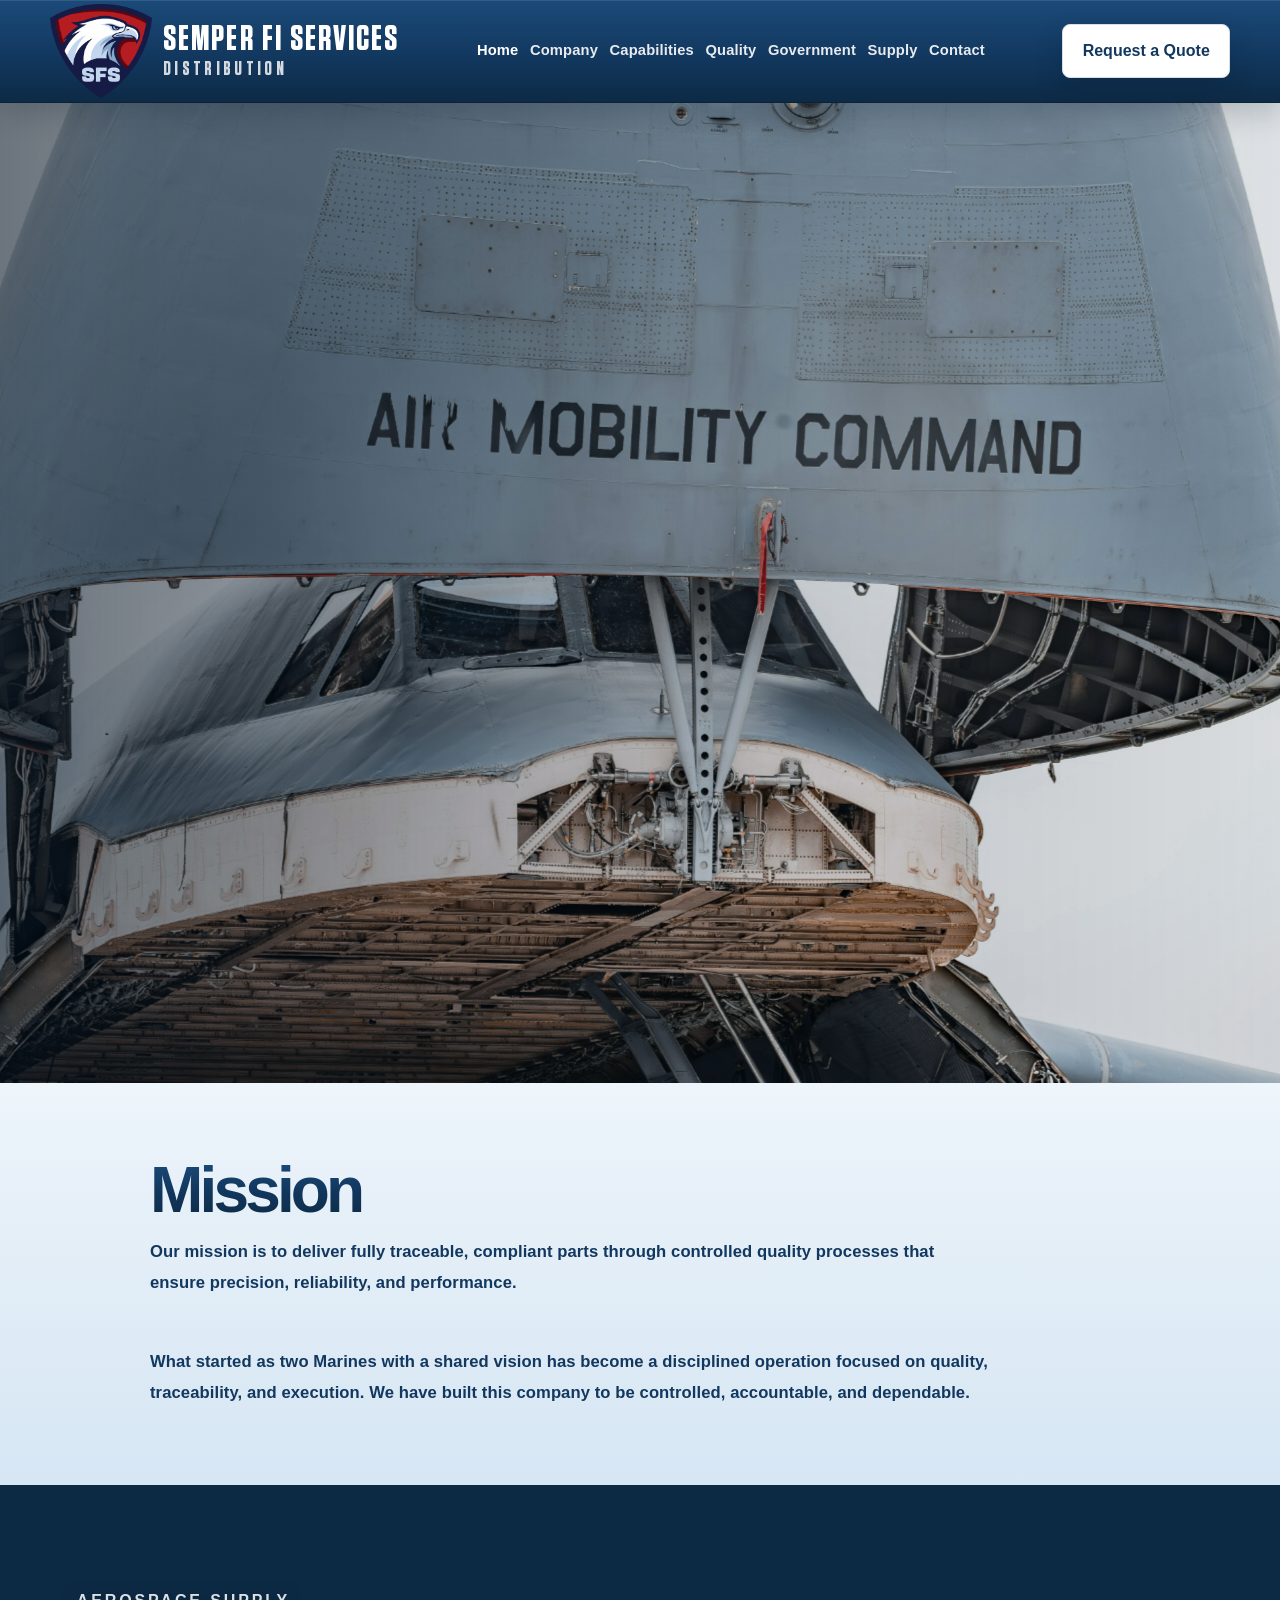
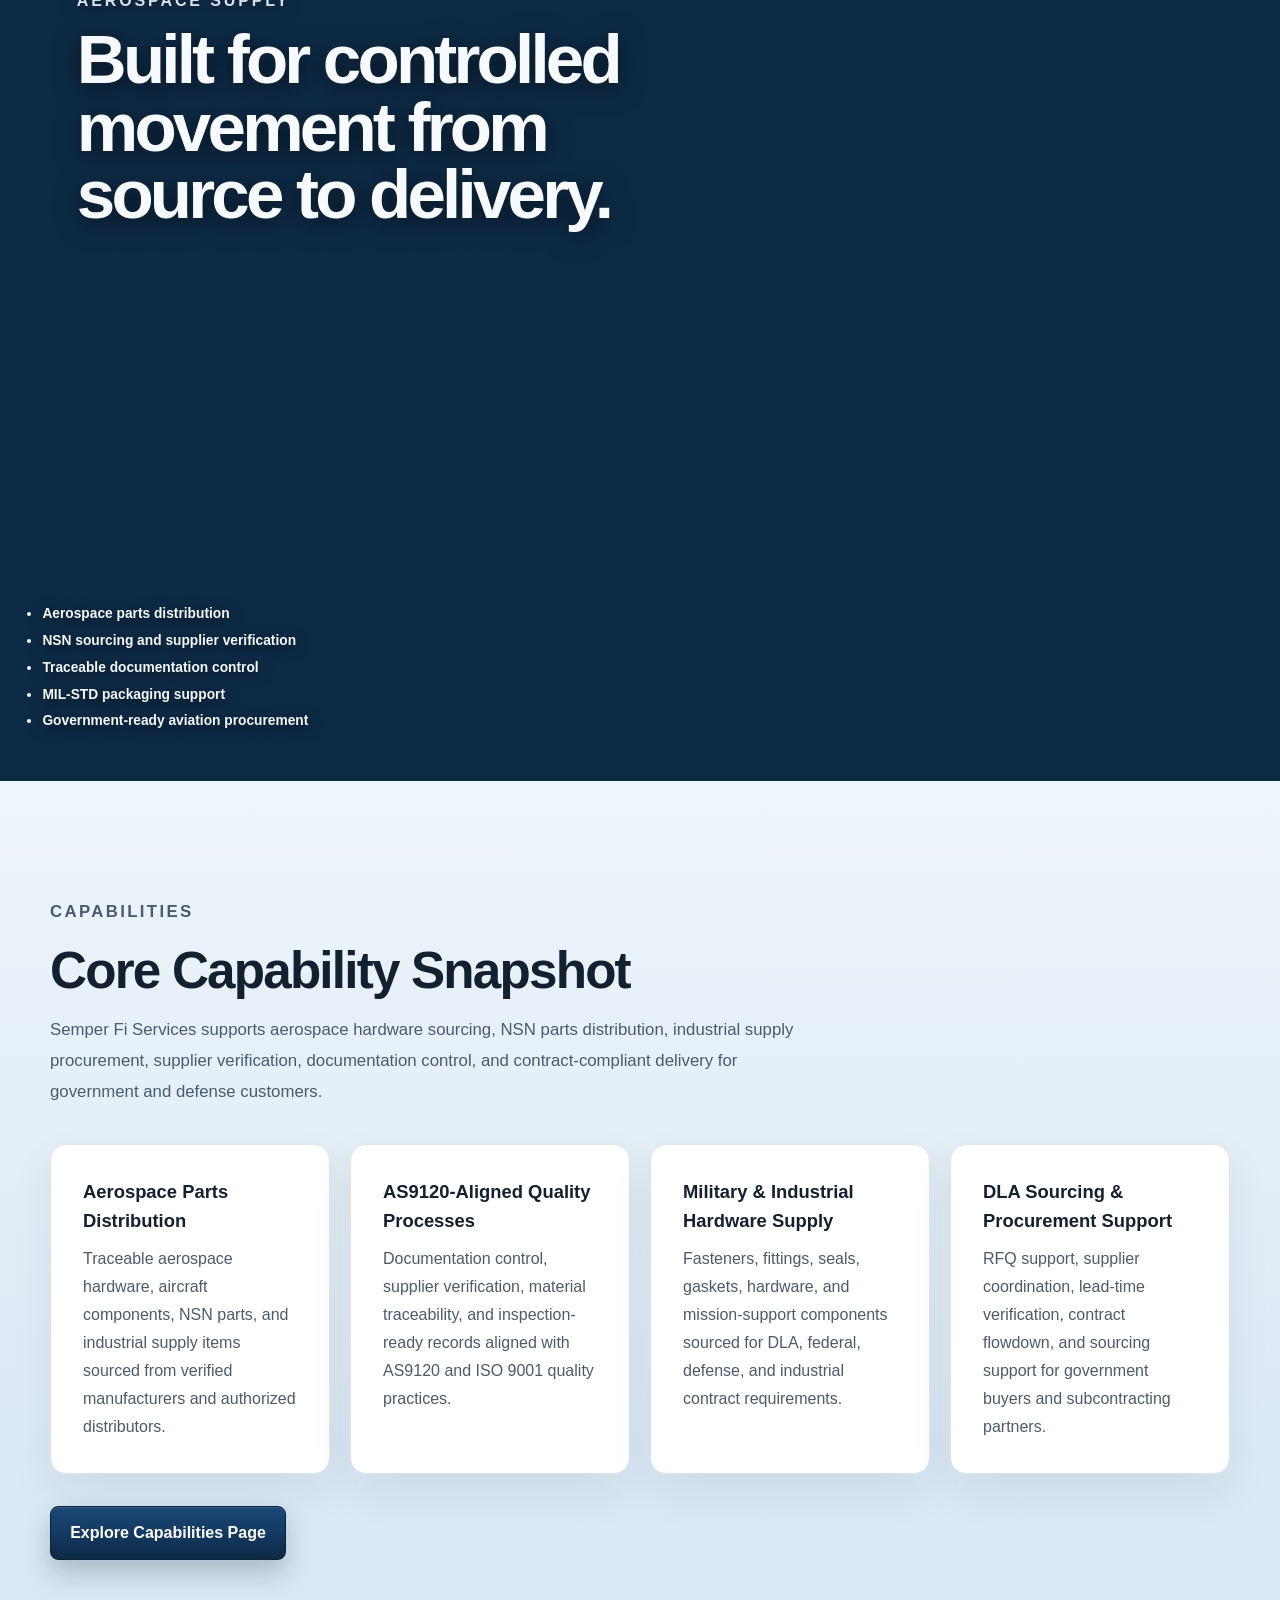
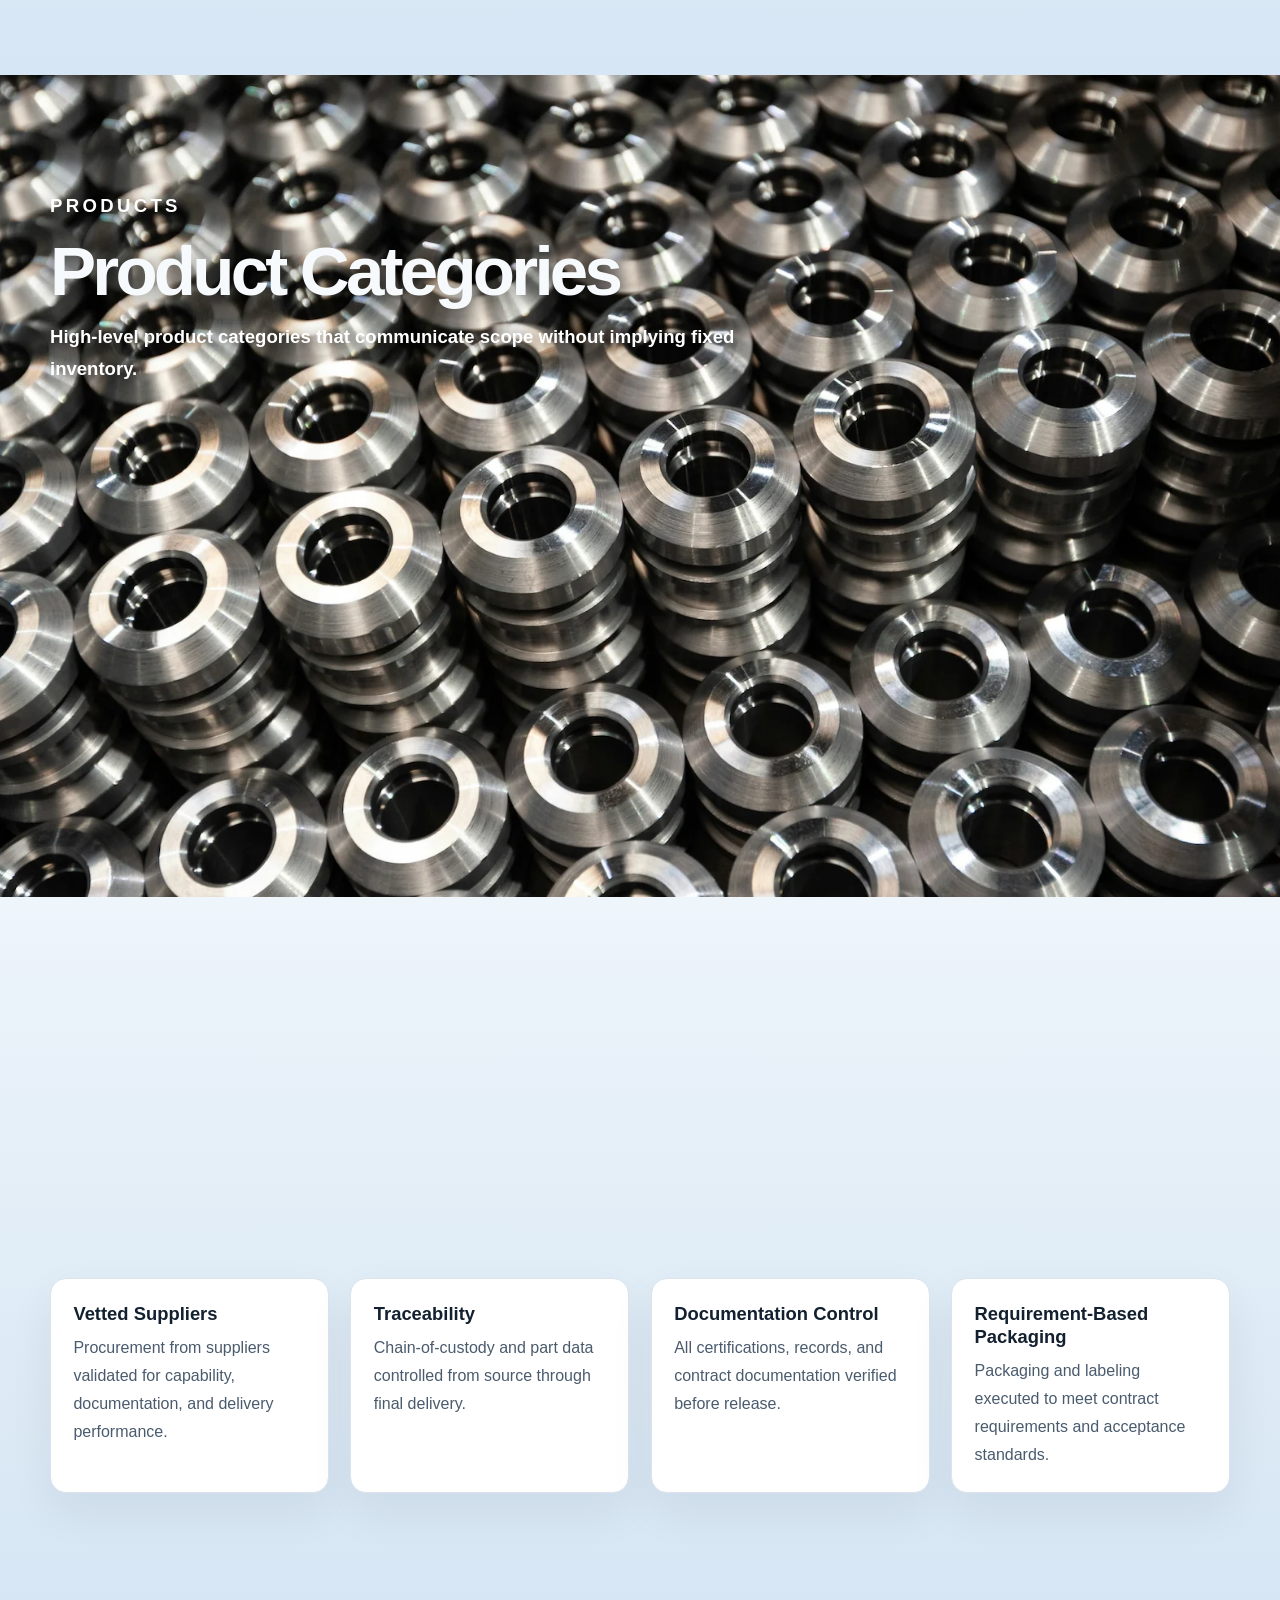
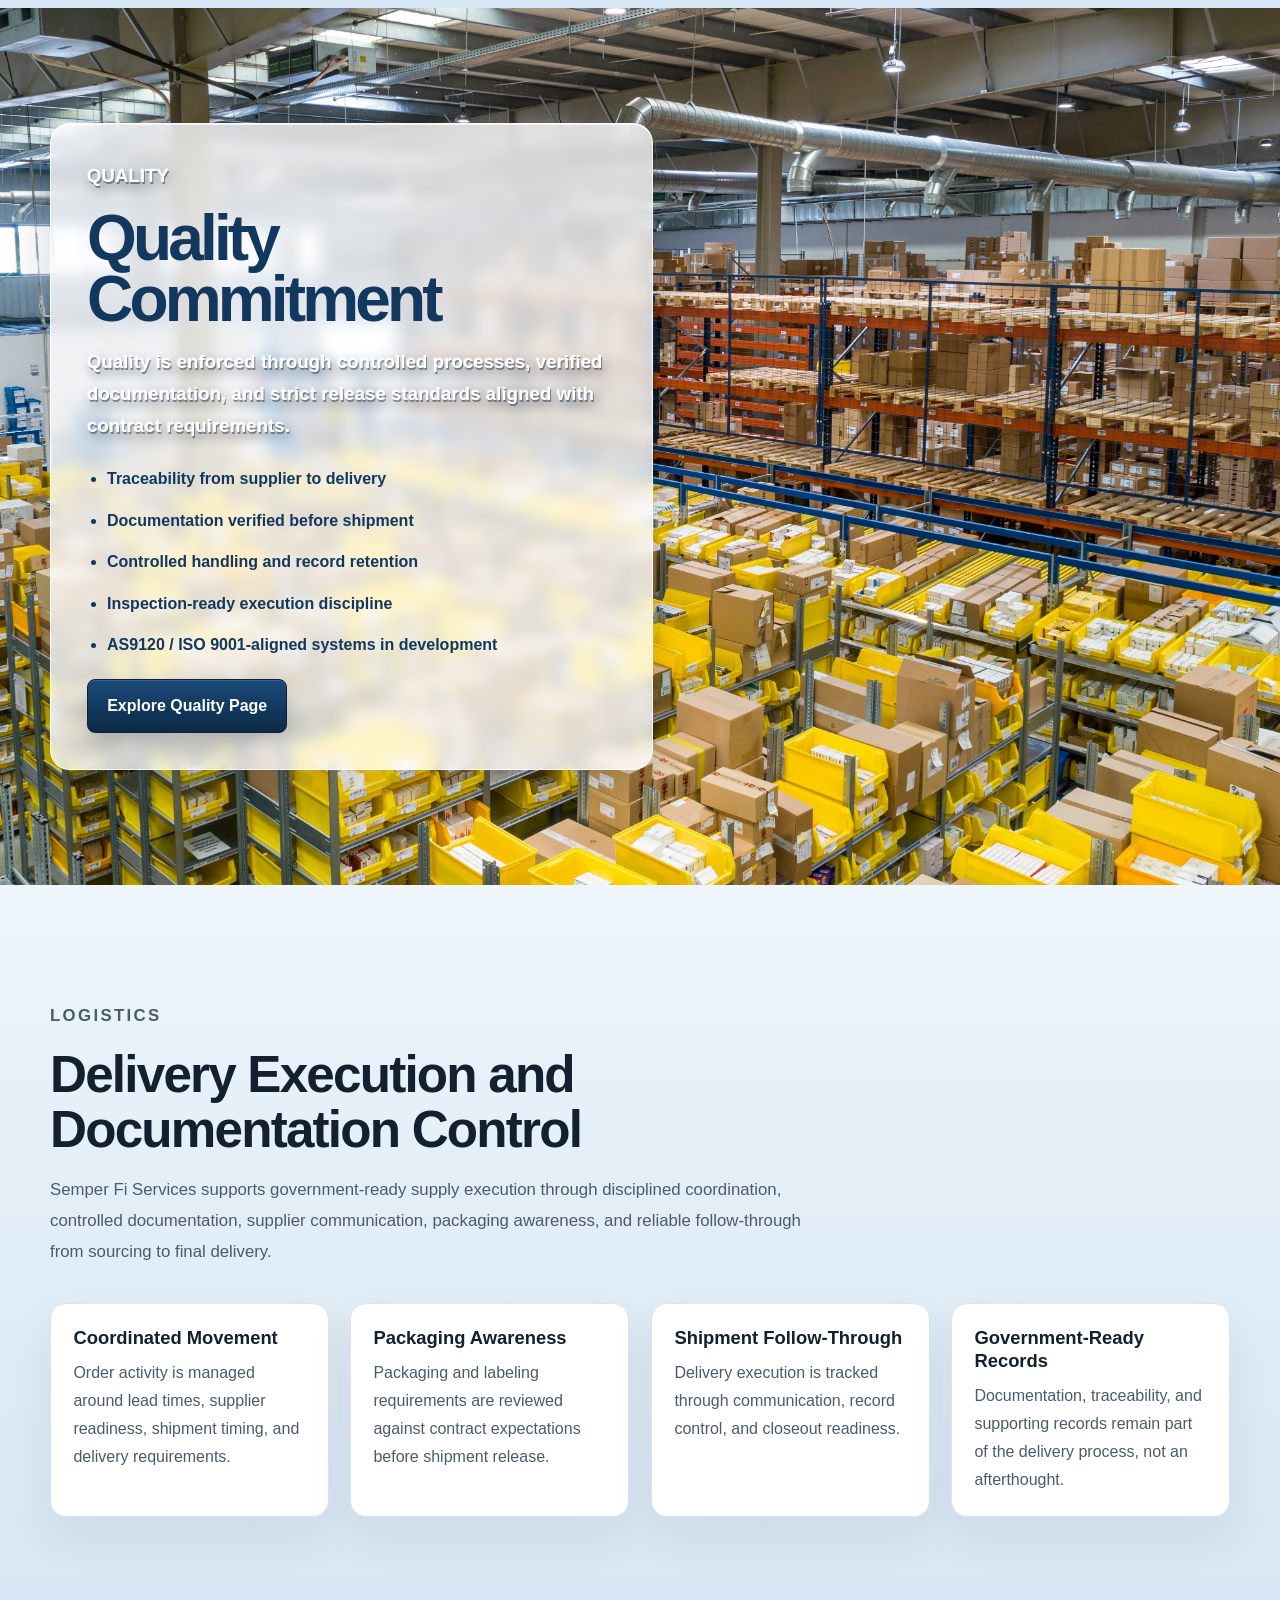
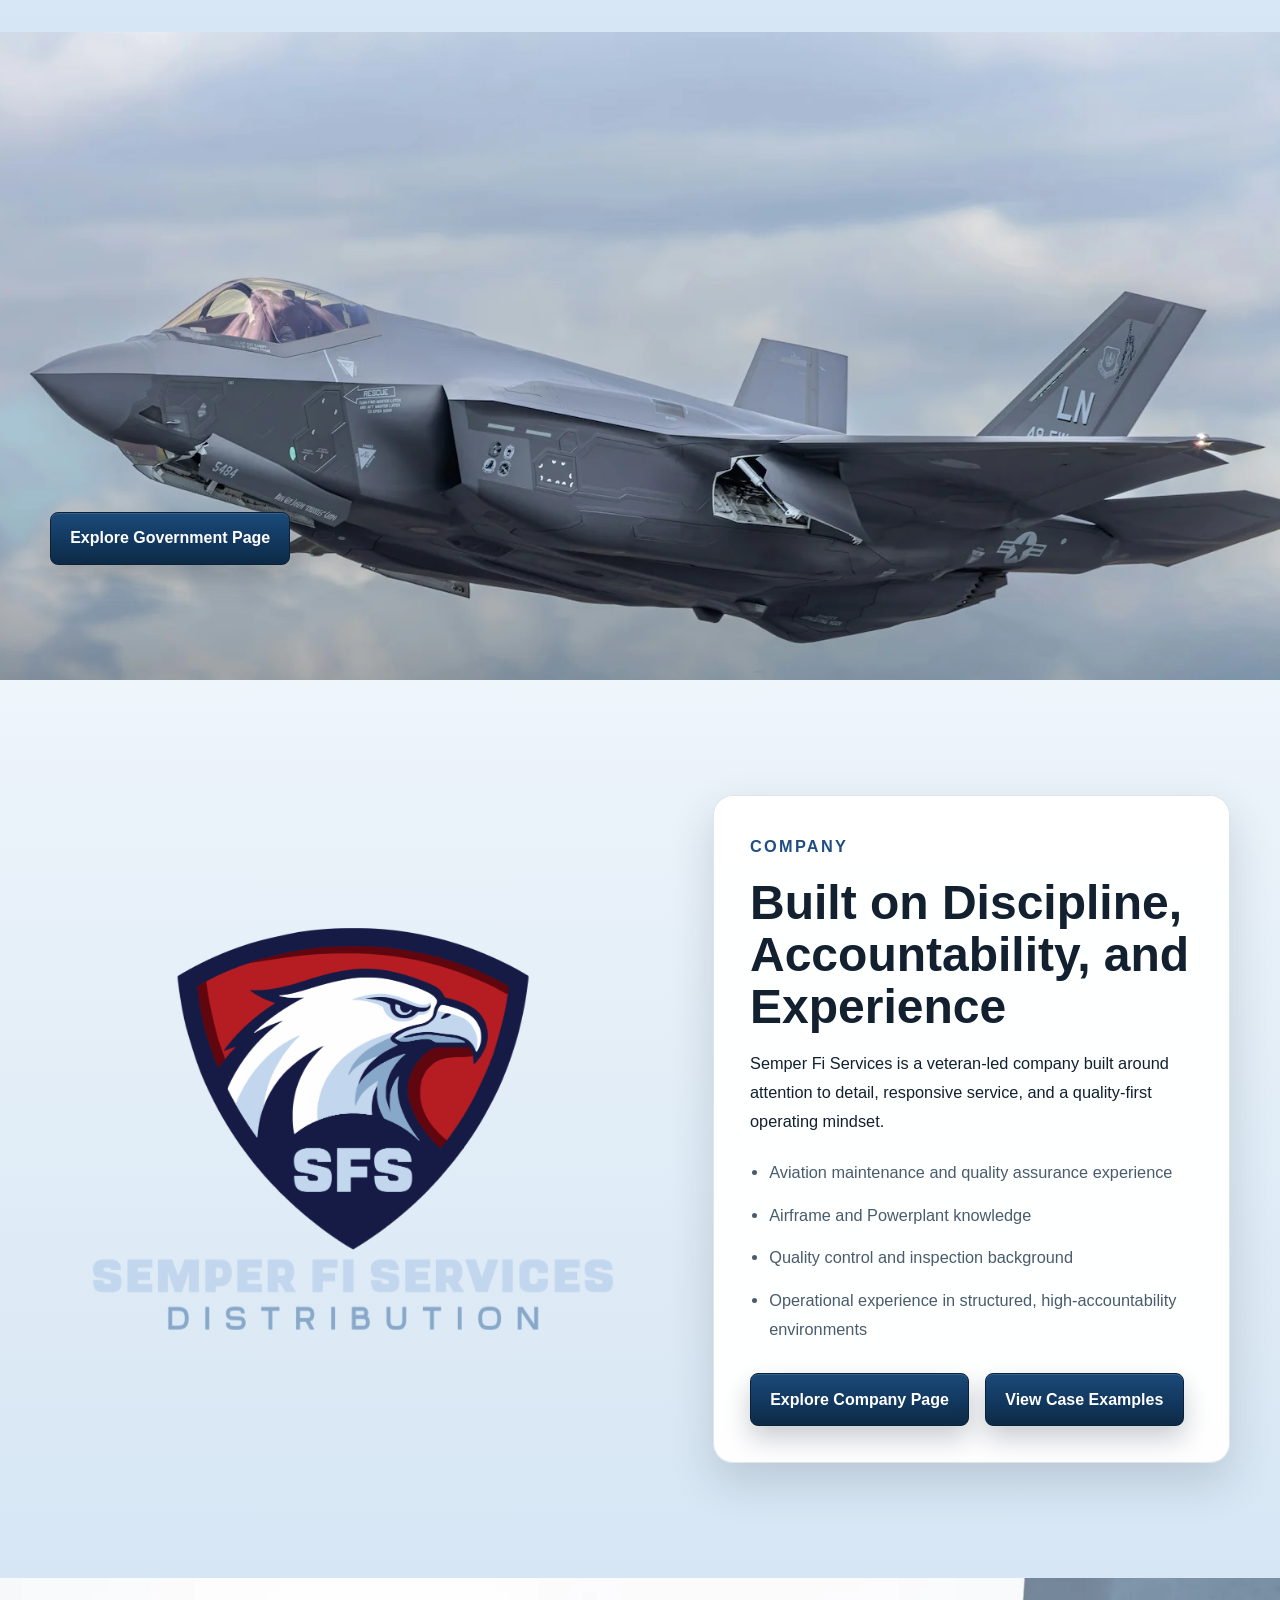
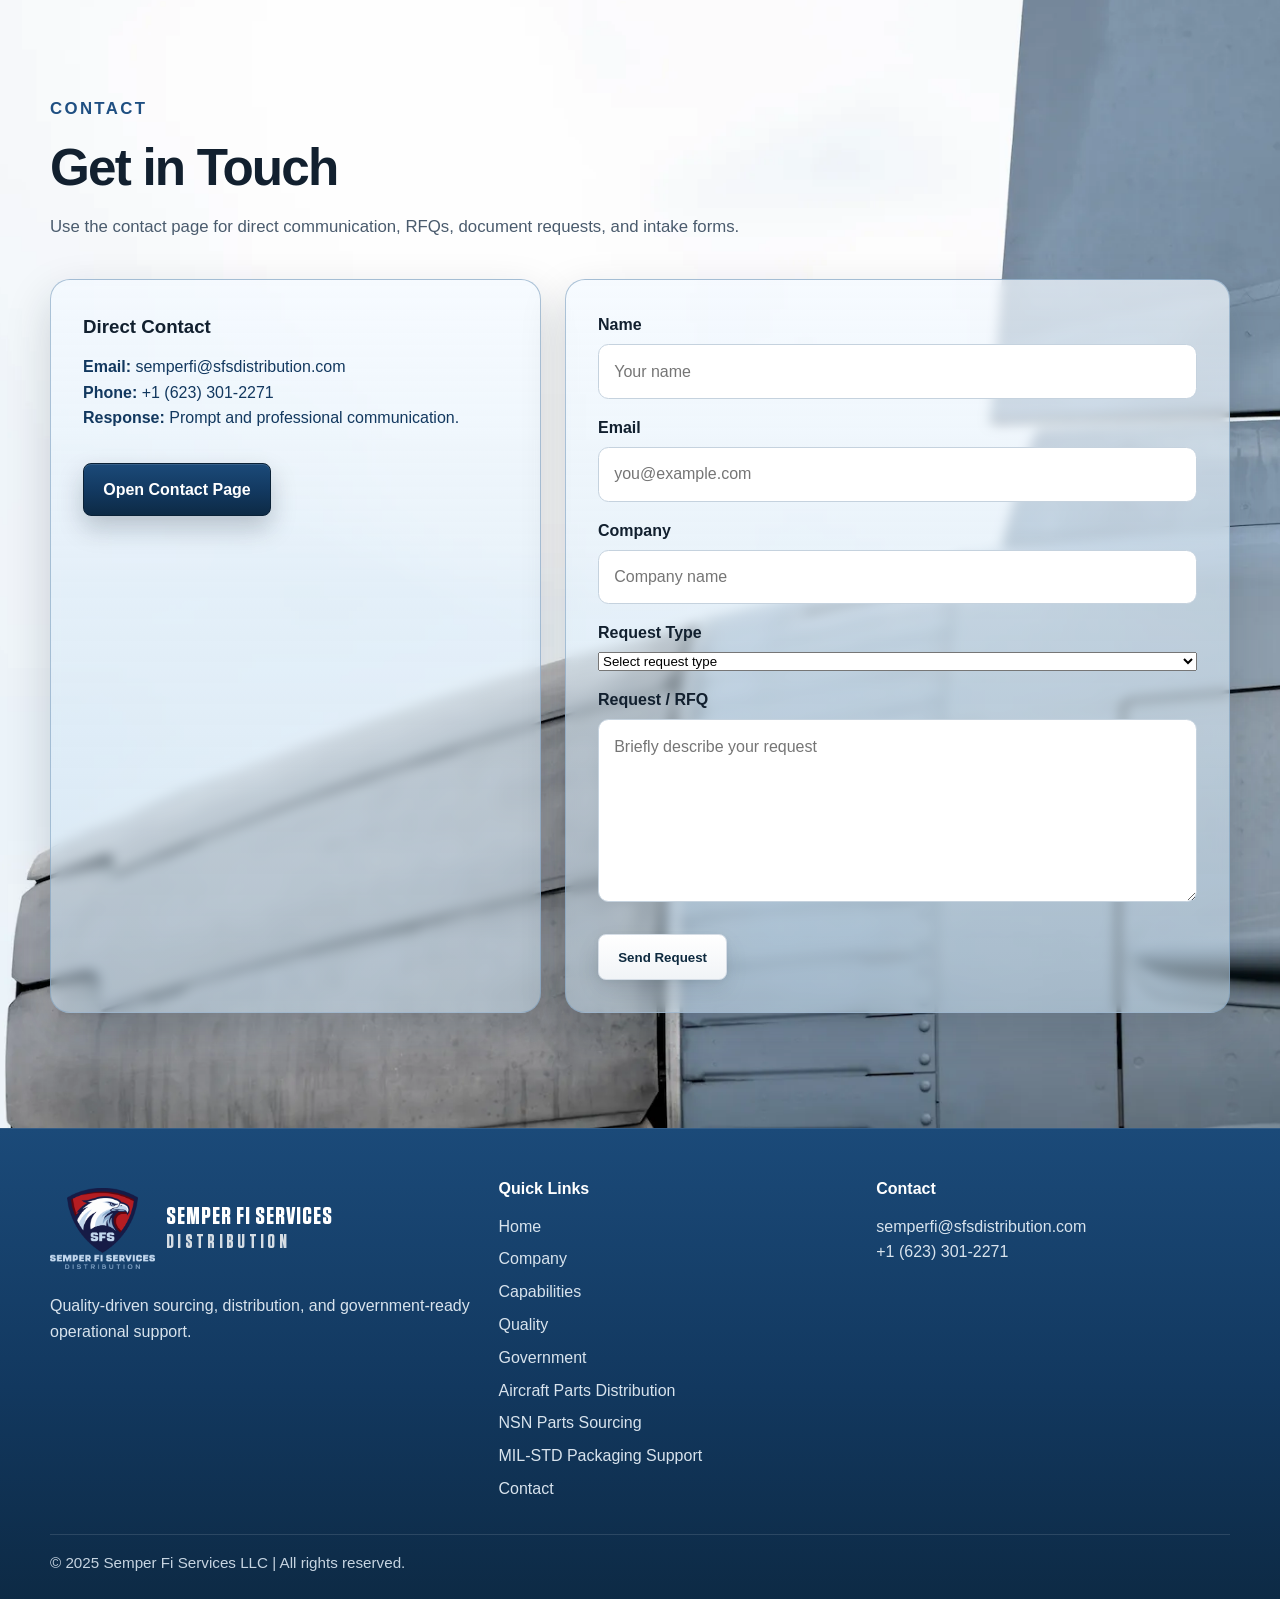
==== commit 3ceabfd0: "fadtce" ====
--- a/index.html
+++ b/index.html
@@ -58,7 +58,7 @@
     <link rel="stylesheet" href="css/pages/animations.css">
     <link rel="stylesheet" href="css/cloud_animations.css">
     <link rel="stylesheet" href="css/responsive.css">
-    <link rel="preload" as="image" href="assets/images/hero/contact/future_structure.webp" fetchpriority="high">
+    <link rel="preload" as="image" href="assets/images/hero/home/f22-hero-01.webp" fetchpriority="high">
     <link rel="stylesheet" href="css/slide-show.css">
     <link rel="stylesheet" href="css/pages/home.css?v=3">
 
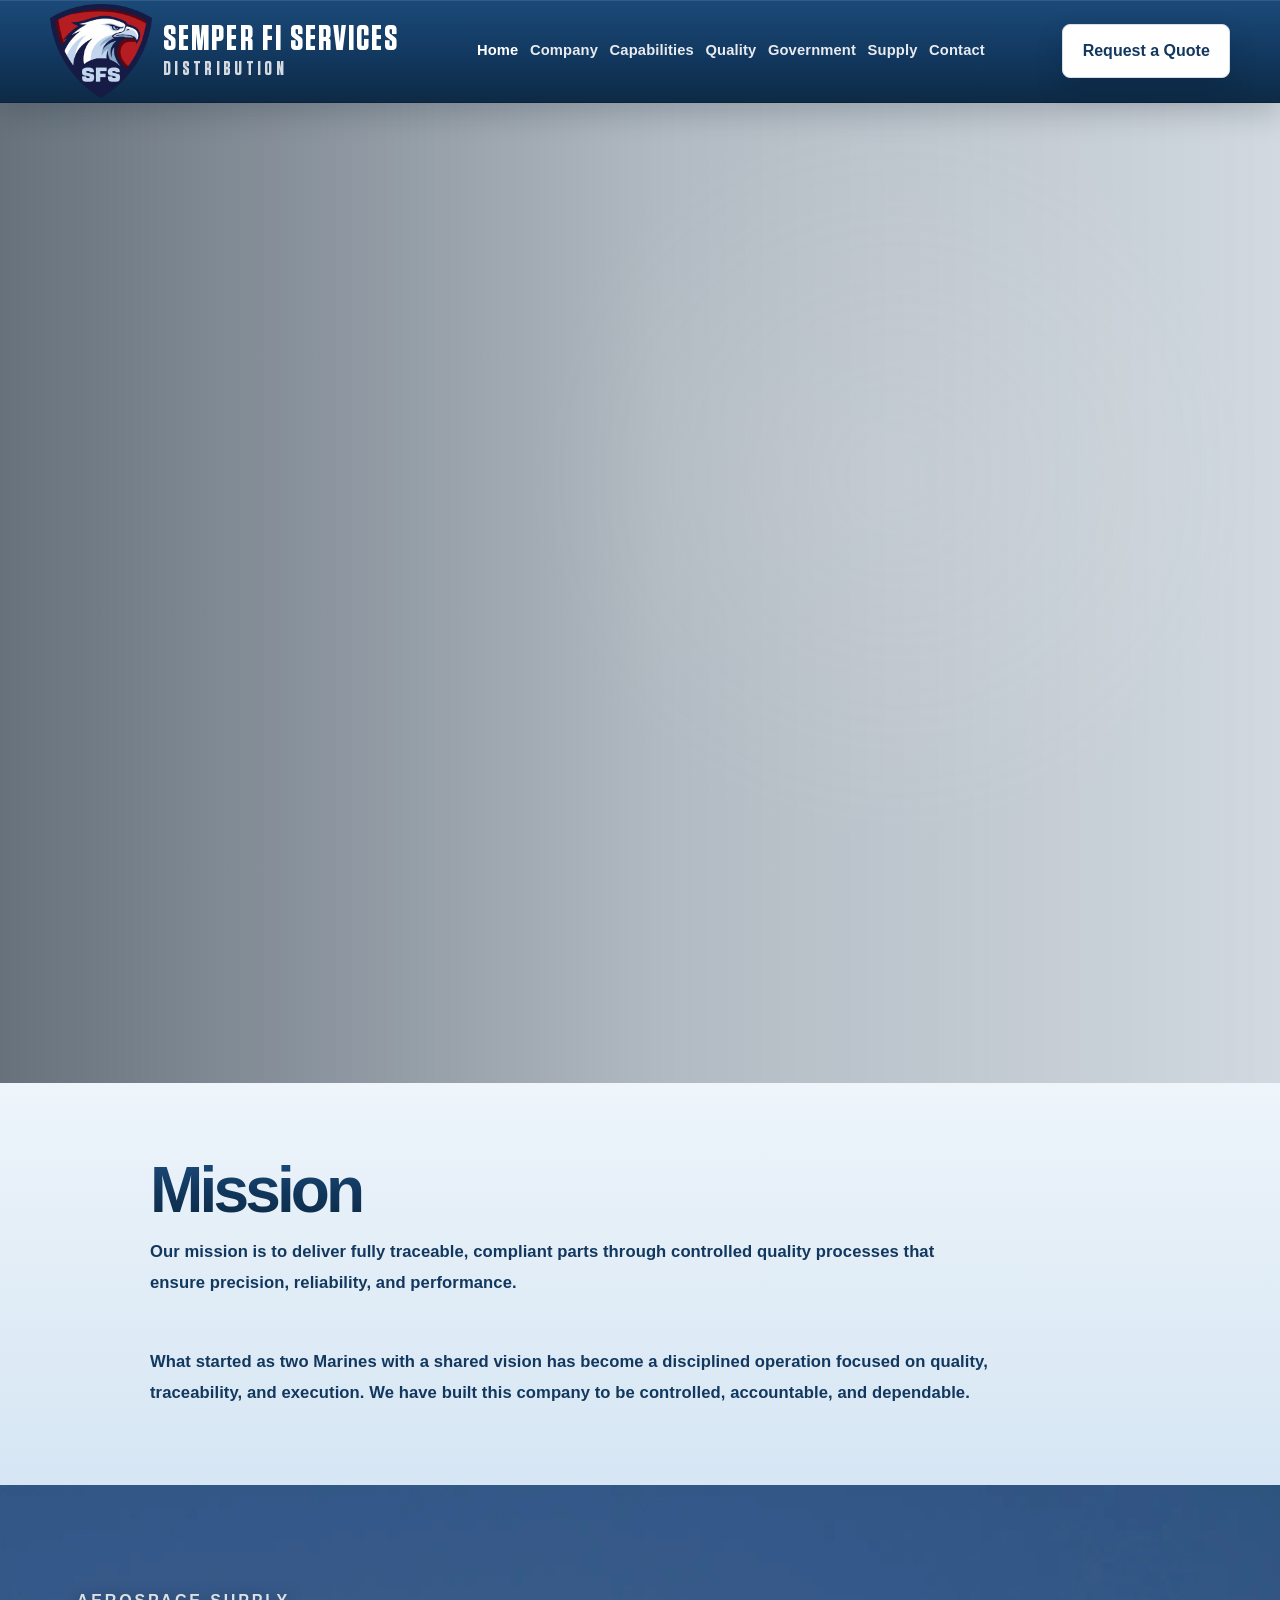
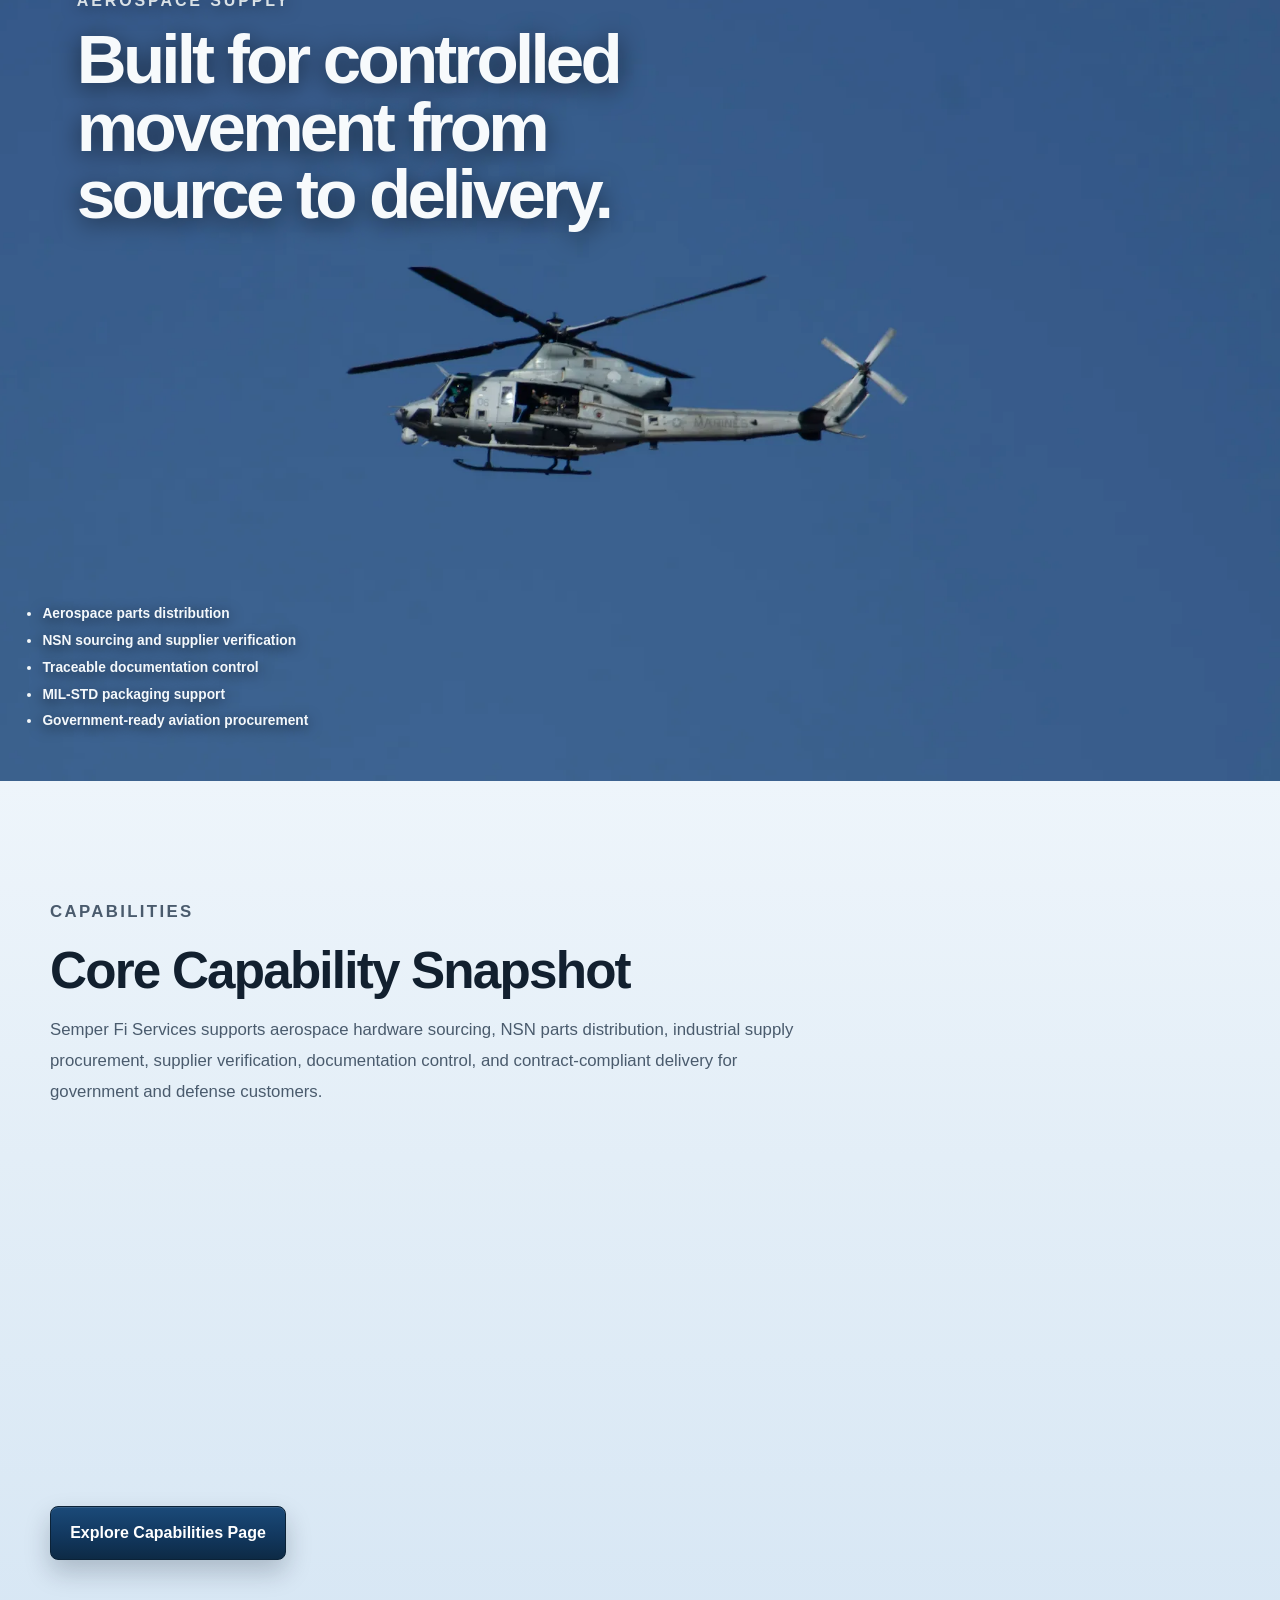
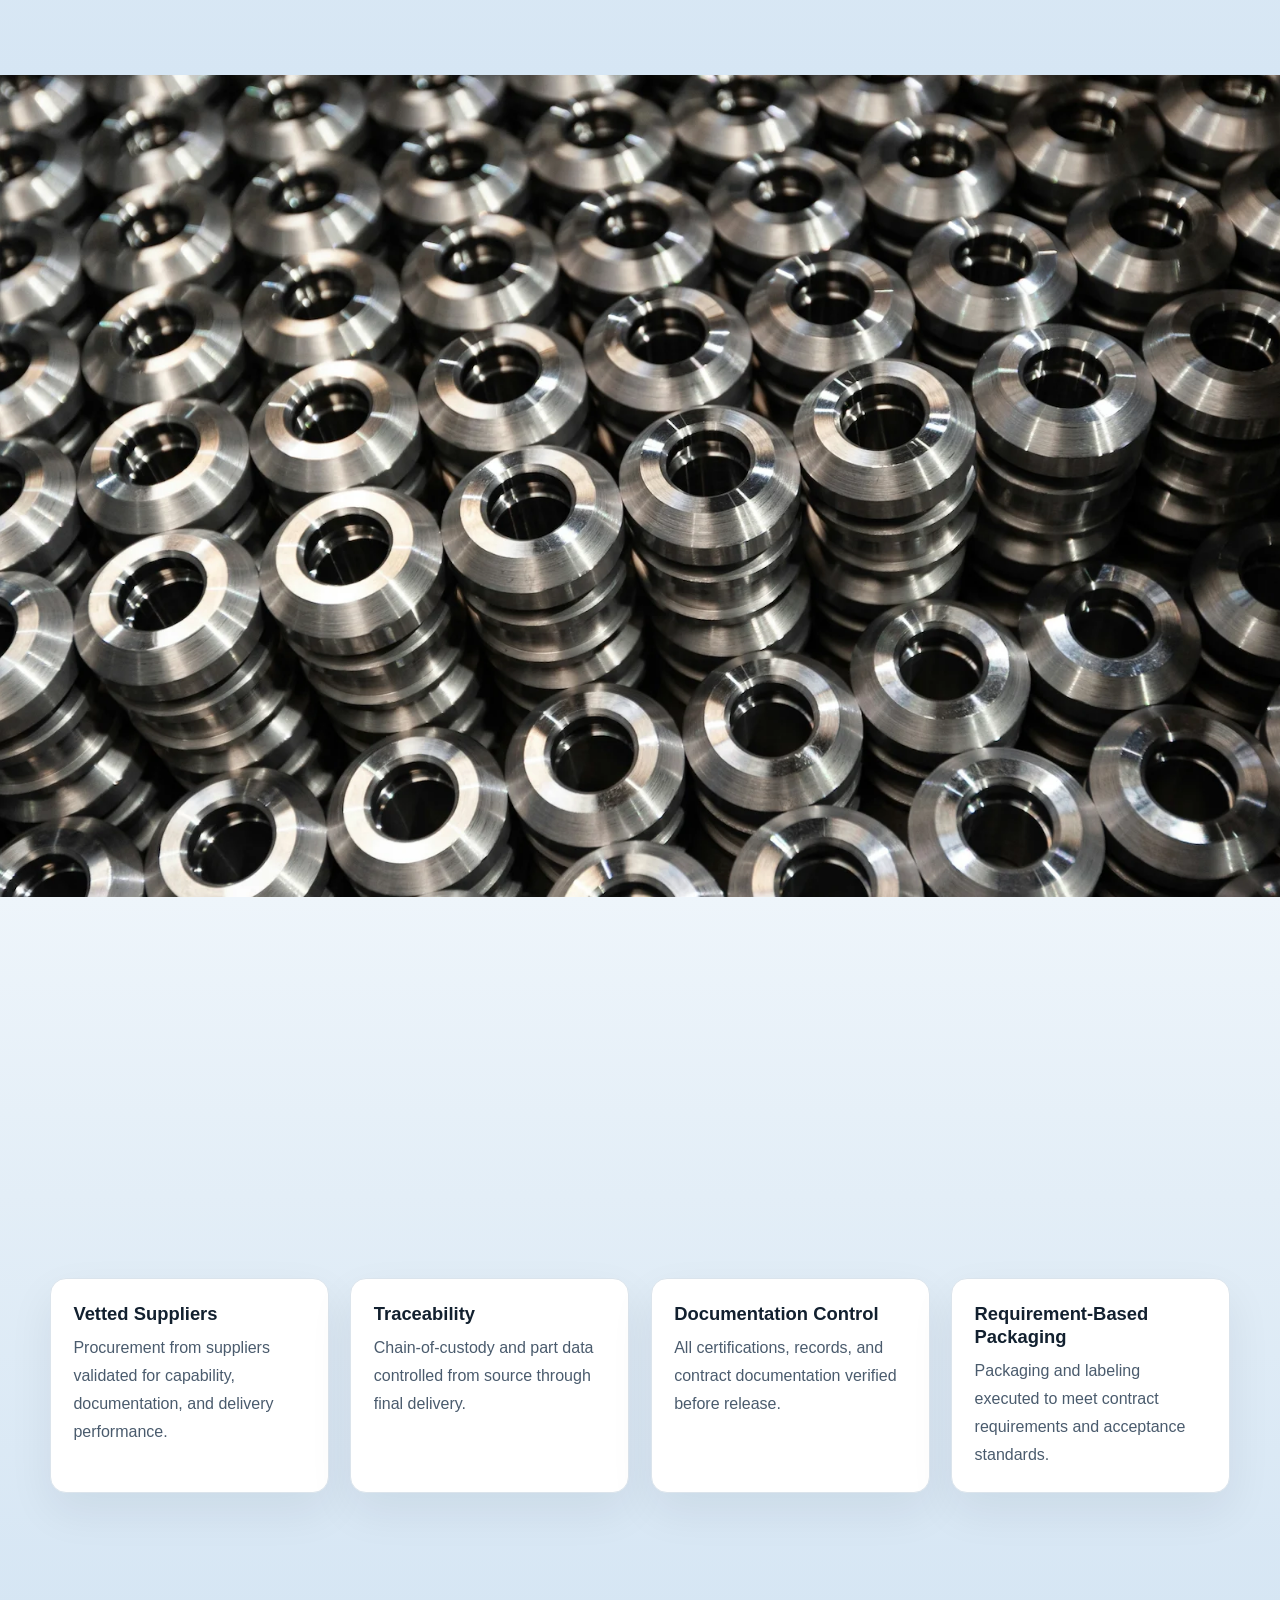
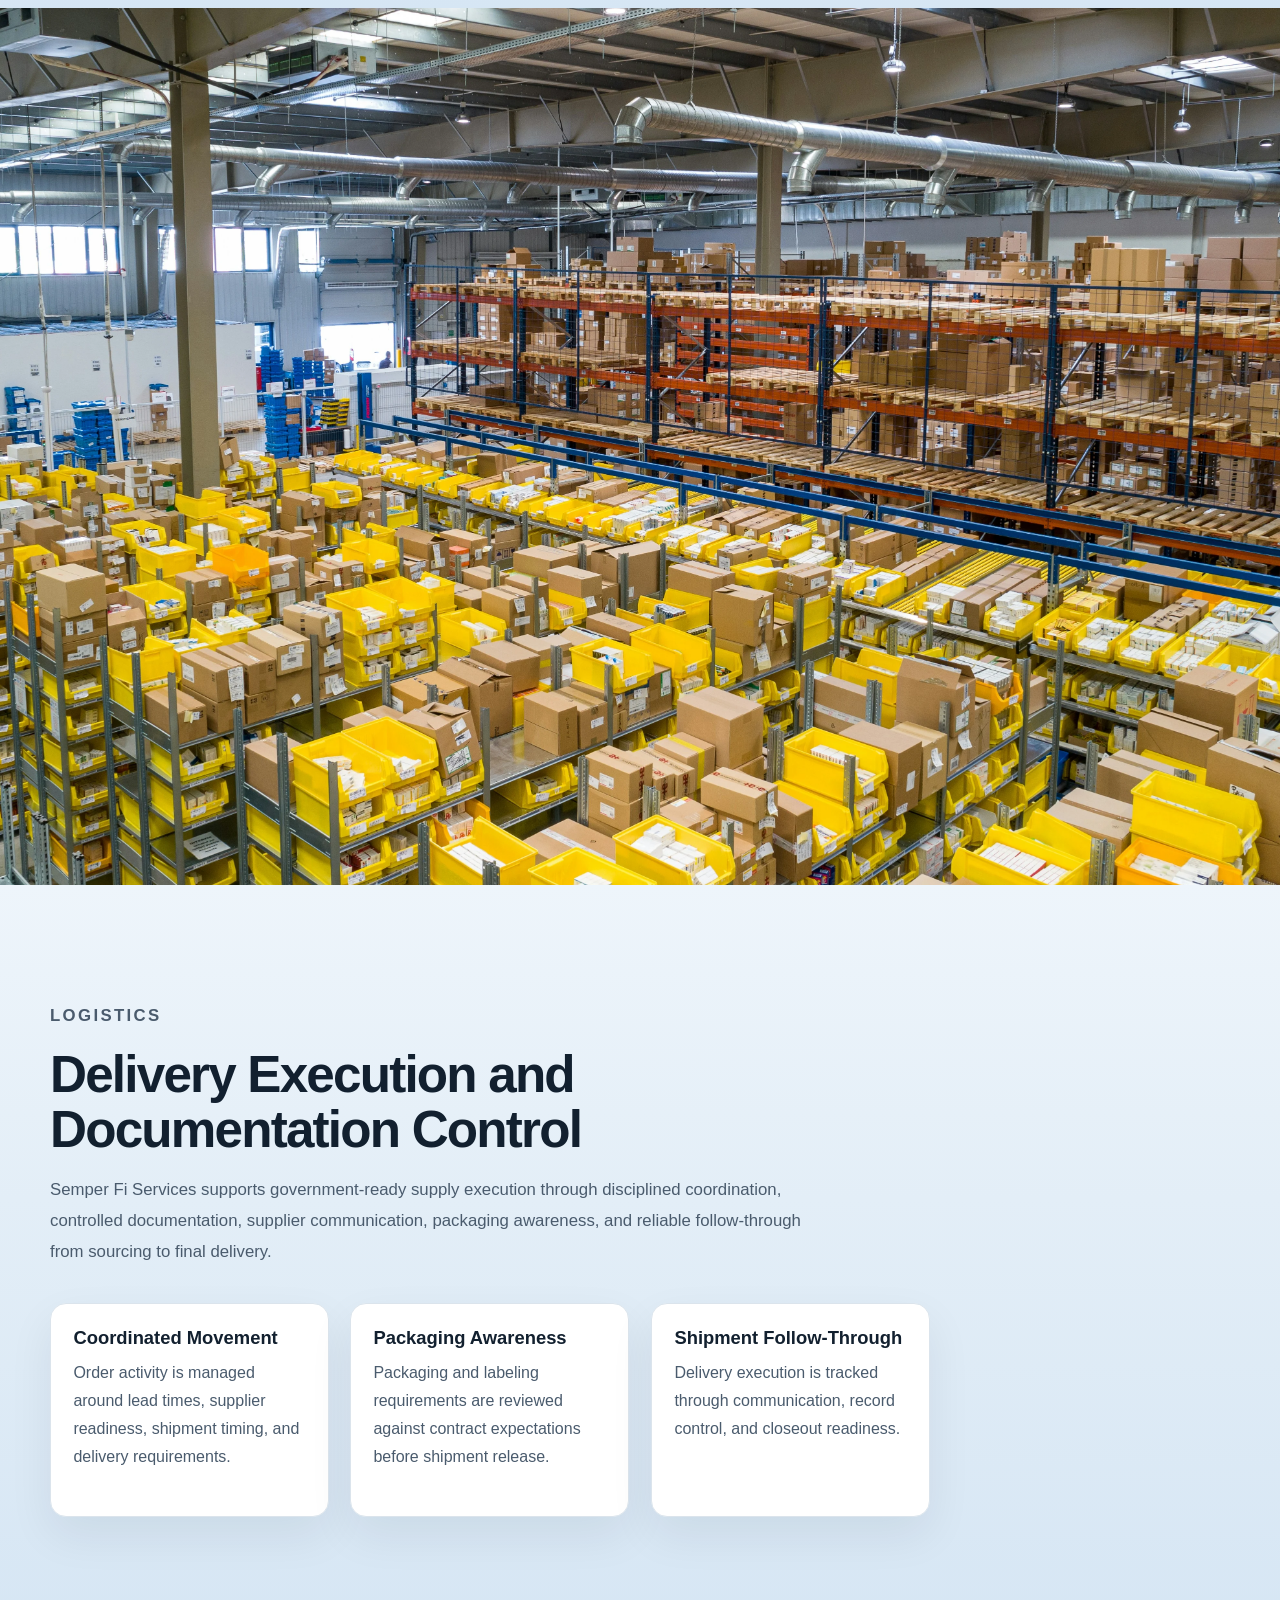
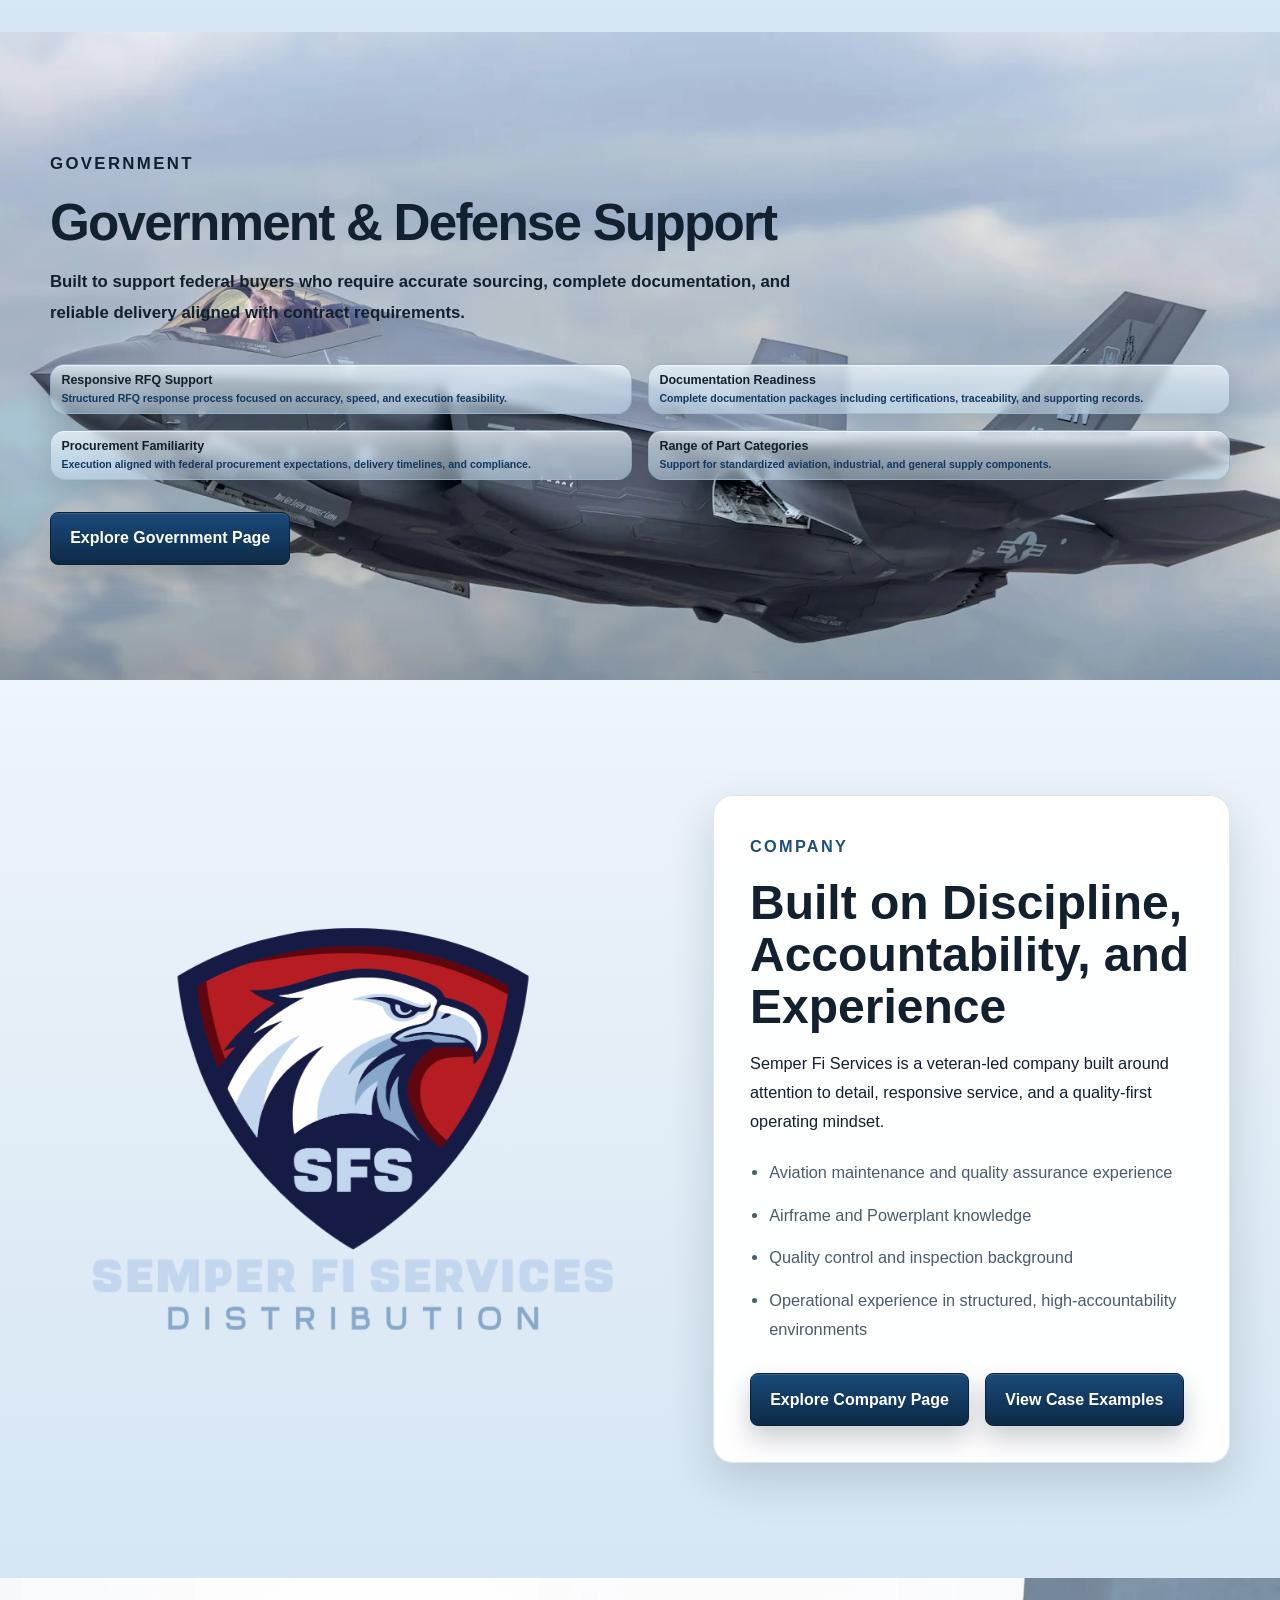
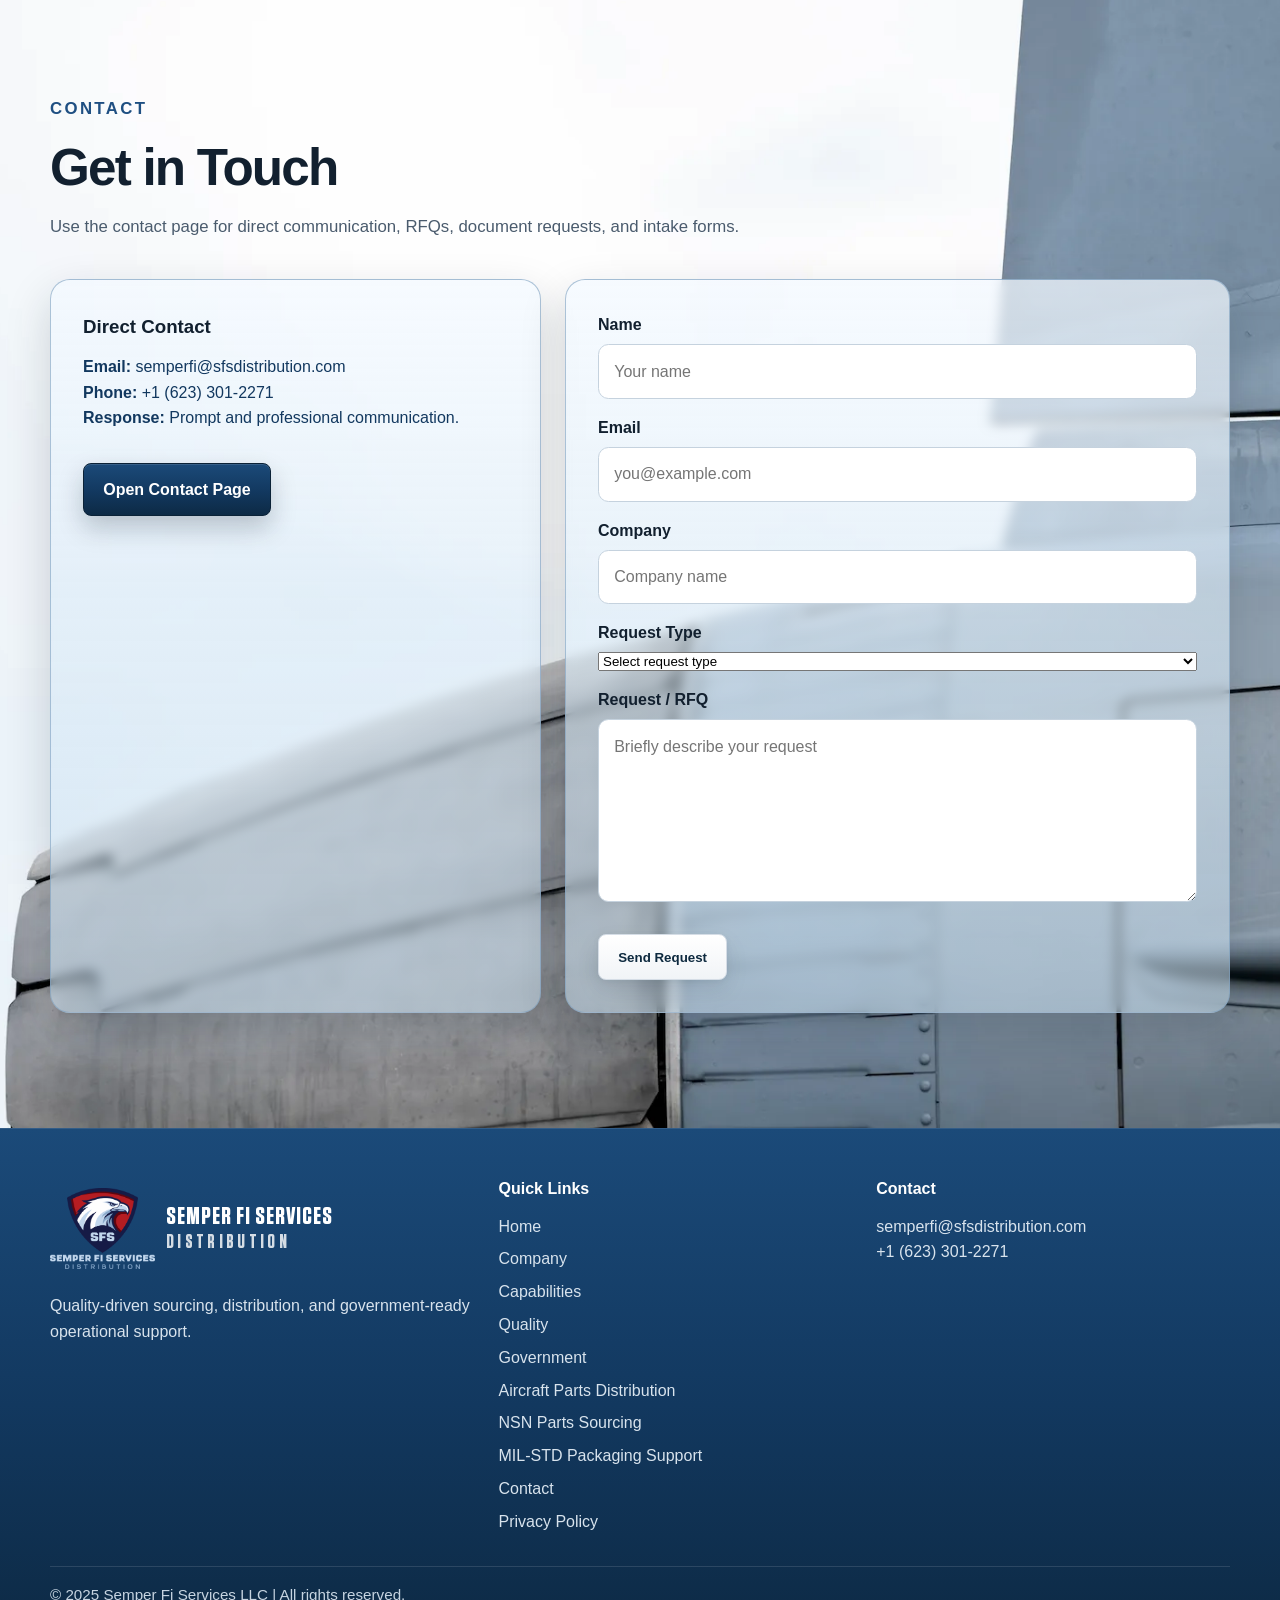
==== commit 412a9e52: "privacy" ====
--- a/index.html
+++ b/index.html
@@ -599,15 +599,16 @@
                 <h4>Quick Links</h4>
 
                 <ul class="footer-links">
-                    <li><a href="index.html">Home</a></li>
-                    <li><a href="company/index.html">Company</a></li>
-                    <li><a href="capabilities/index.html">Capabilities</a></li>
-                    <li><a href="quality/index.html">Quality</a></li>
-                    <li><a href="government/index.html">Government</a></li>
-                    <li><a href="aircraft-parts-distributor/index.html">Aircraft Parts Distribution</a></li>
-                    <li><a href="nsn-parts-sourcing/index.html">NSN Parts Sourcing</a></li>
-                    <li><a href="mil-std-packaging-support/index.html">MIL-STD Packaging Support</a></li>
-                    <li><a href="contact/index.html">Contact</a></li>
+                    <li><a href="../index.html">Home</a></li>
+                    <li><a href="../company/index.html">Company</a></li>
+                    <li><a href="../capabilities/index.html">Capabilities</a></li>
+                    <li><a href="../quality/index.html">Quality</a></li>
+                    <li><a href="../government/index.html">Government</a></li>
+                    <li><a href="../aircraft-parts-distributor/index.html">Aircraft Parts Distribution</a></li>
+                    <li><a href="../nsn-parts-sourcing/index.html">NSN Parts Sourcing</a></li>
+                    <li><a href="../mil-std-packaging-support/index.html">MIL-STD Packaging Support</a></li>
+                    <li><a href="../contact/index.html">Contact</a></li>
+                    <li><a href="/assets/documents/privacy-policy.pdf" target="_blank" rel="noopener">Privacy Policy</a></li>
                 </ul>
             </div>
 
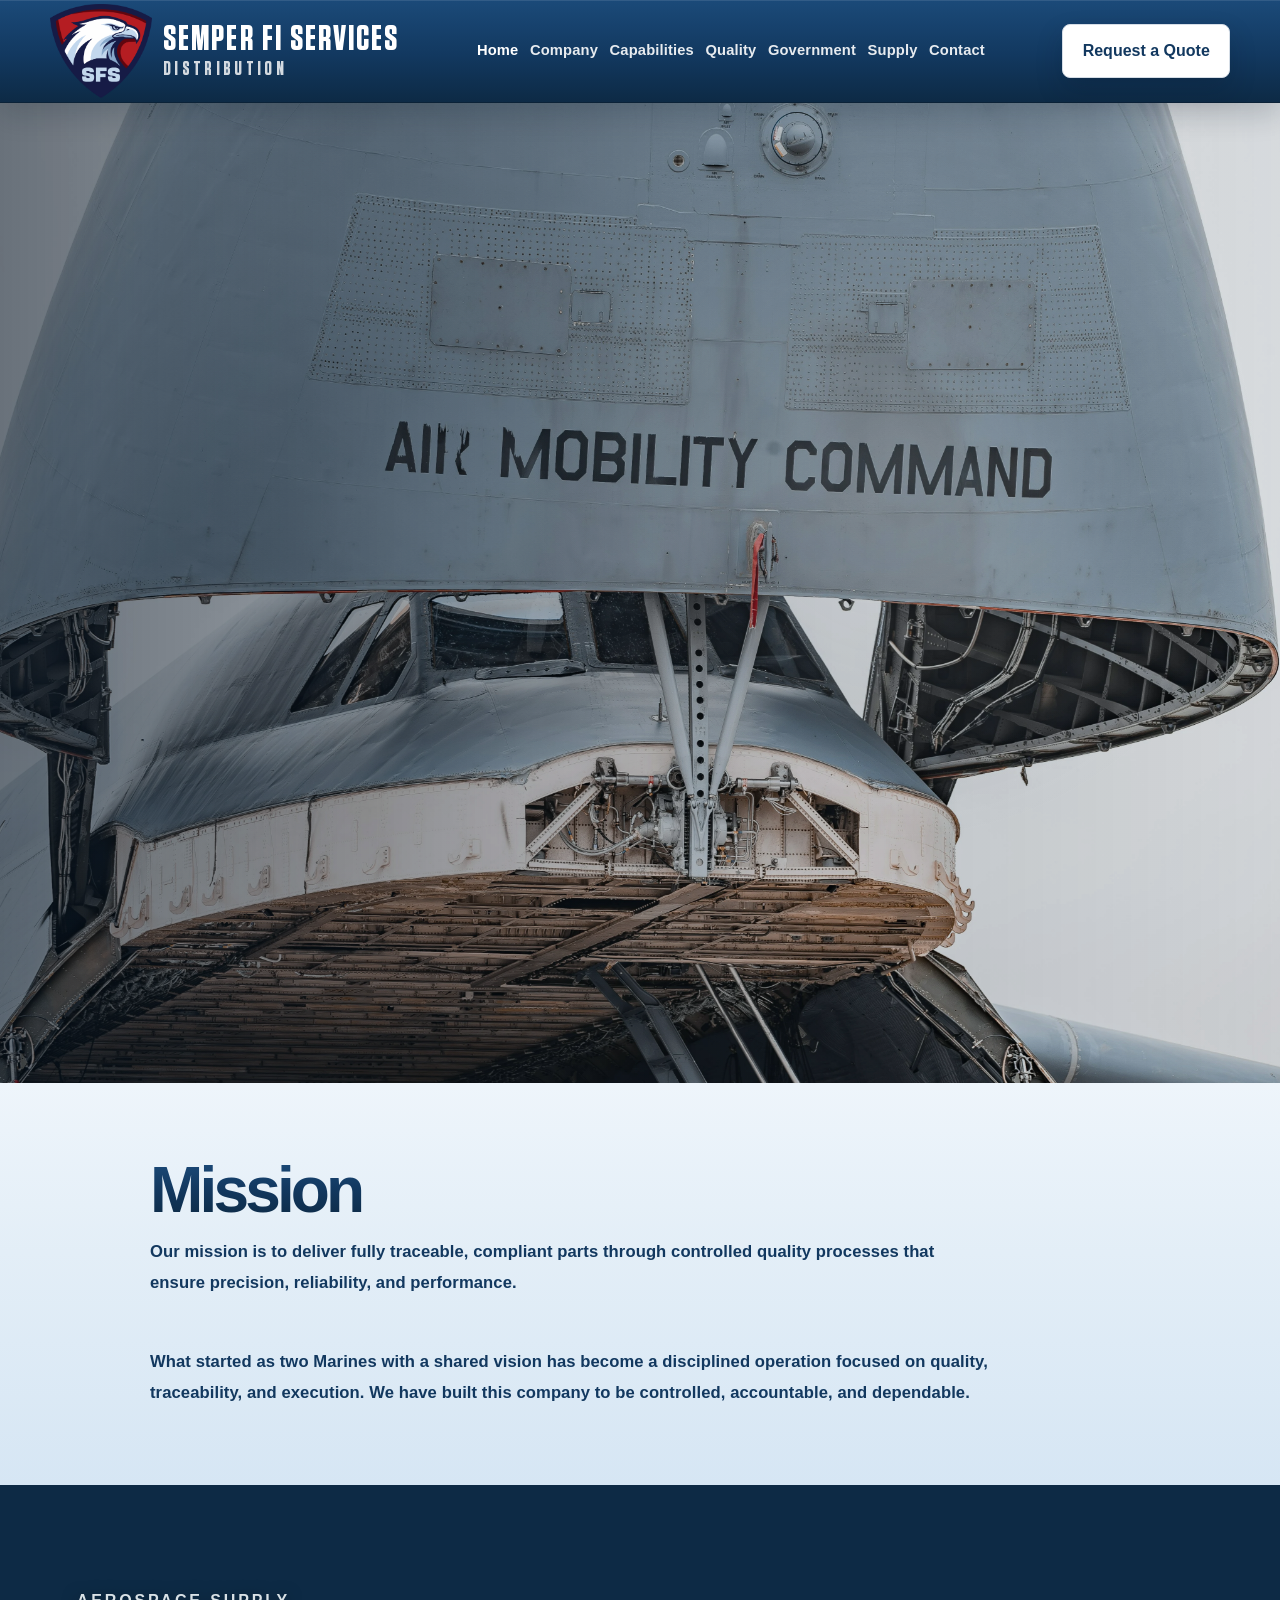
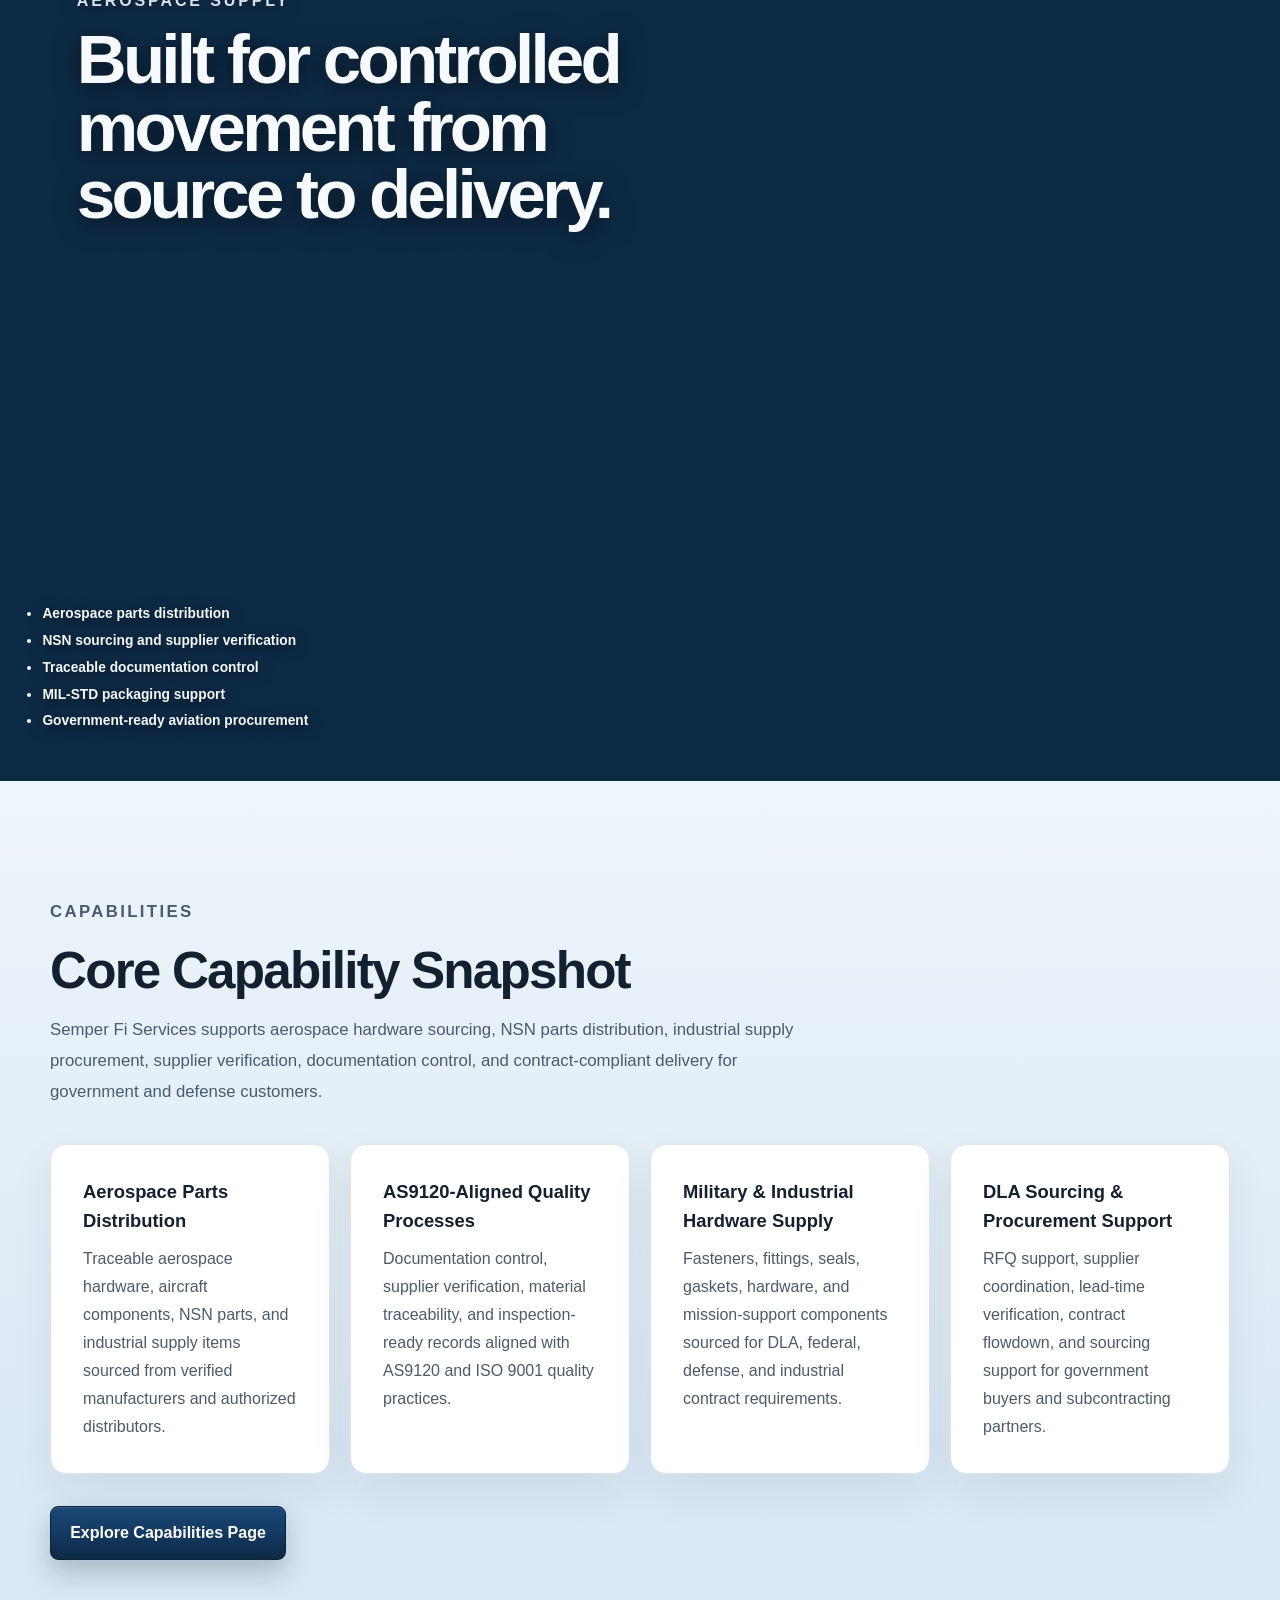
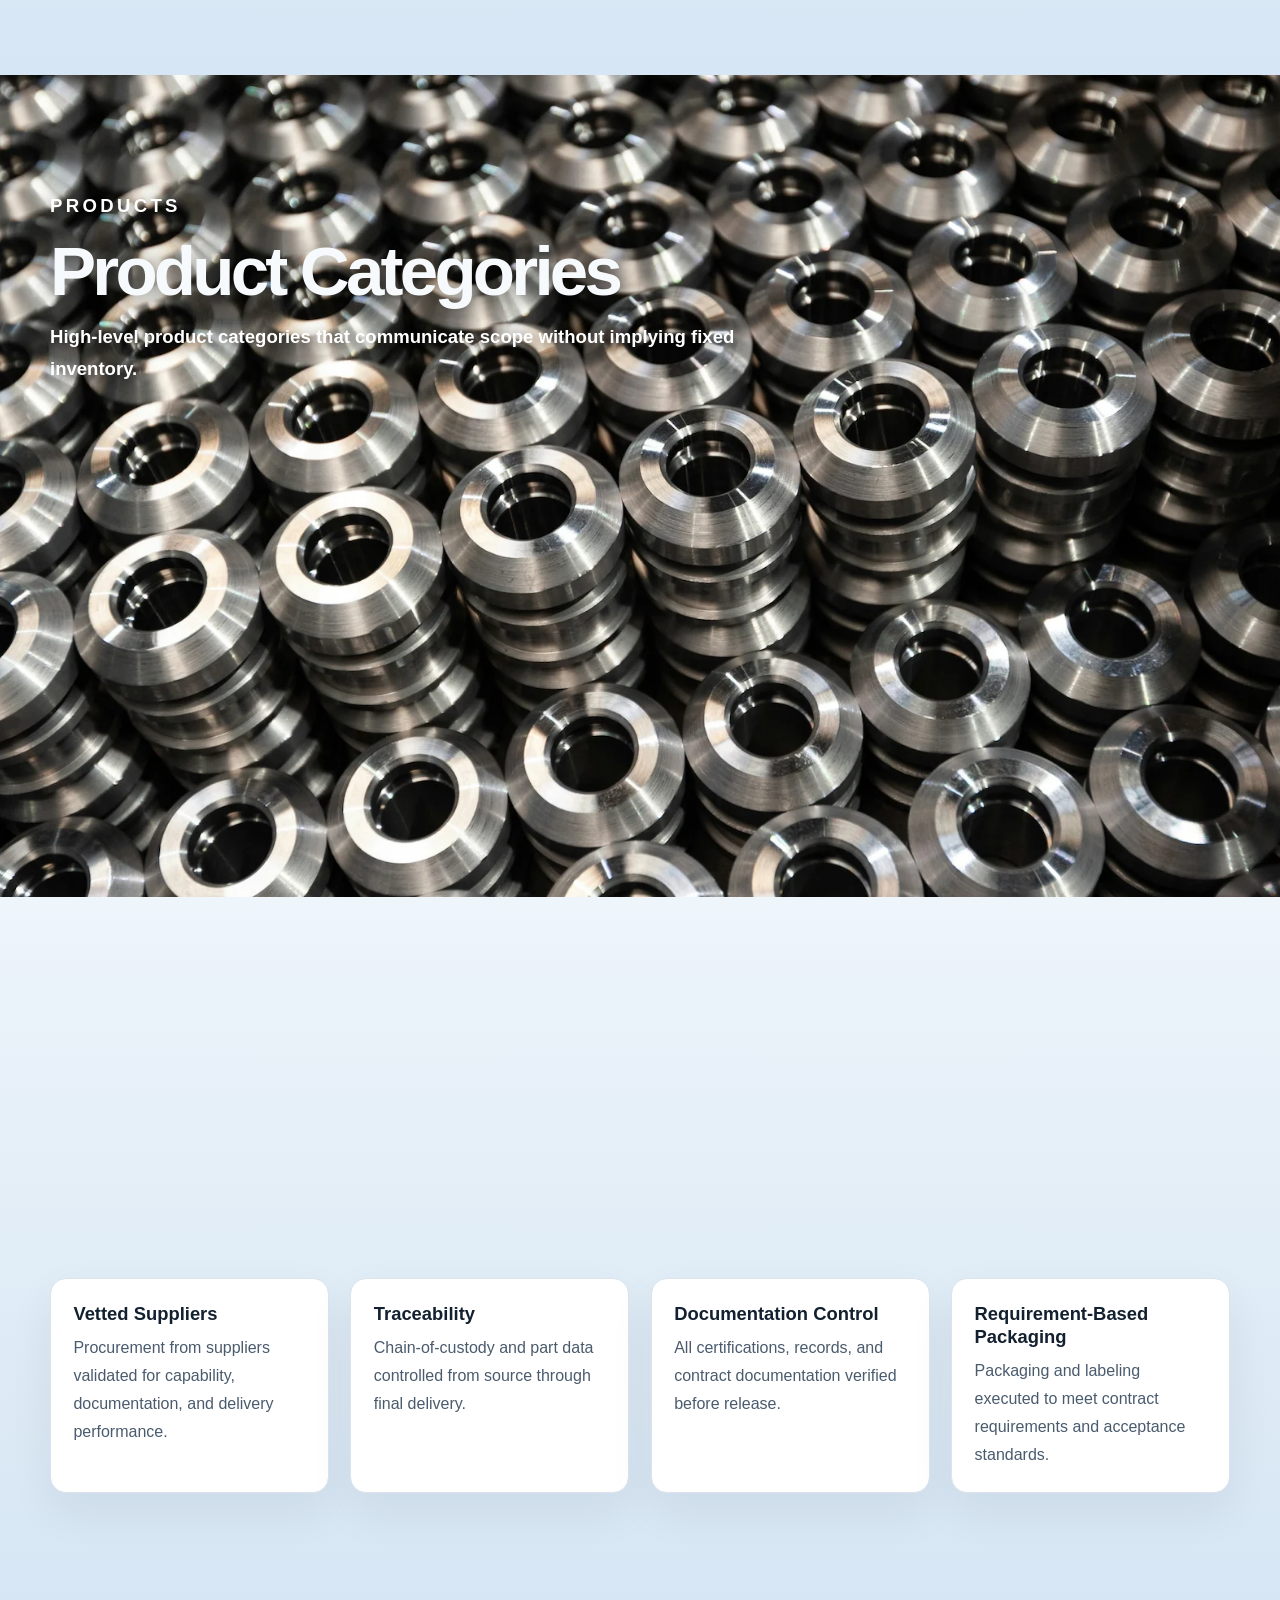
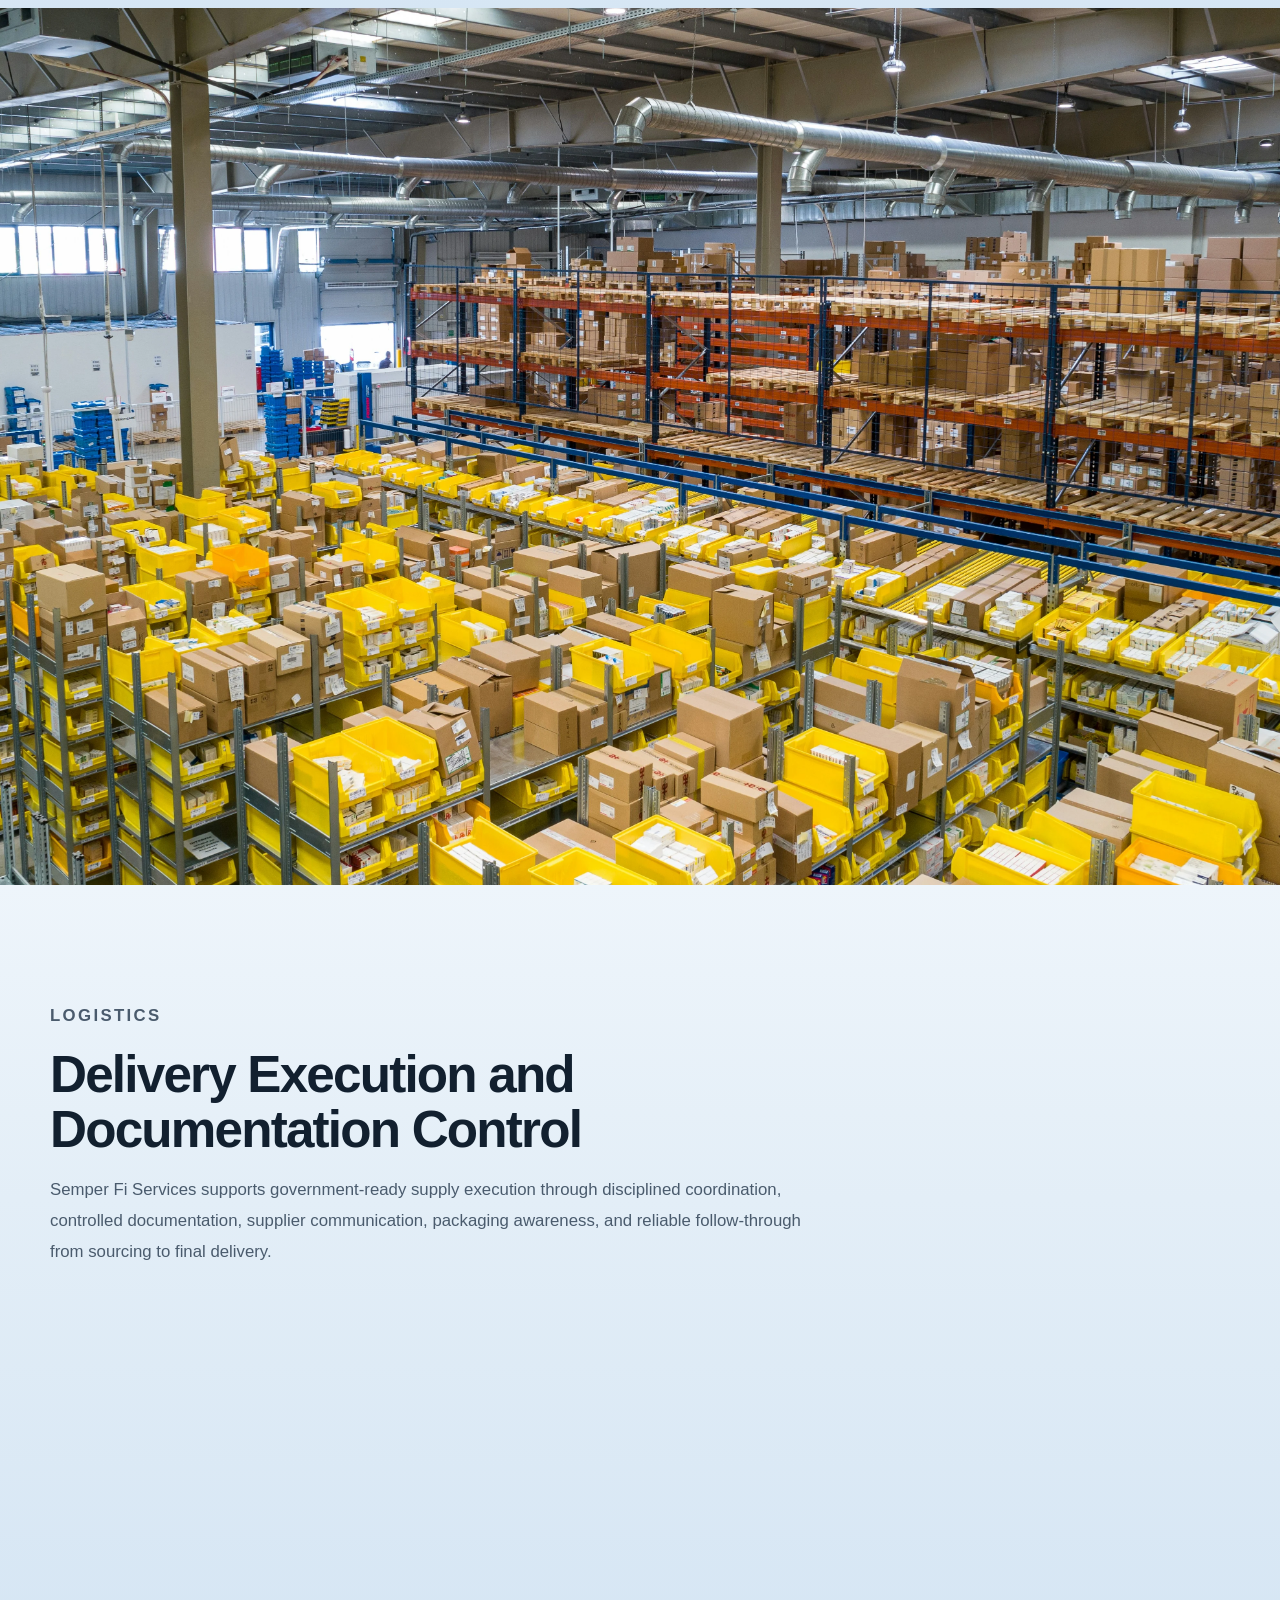
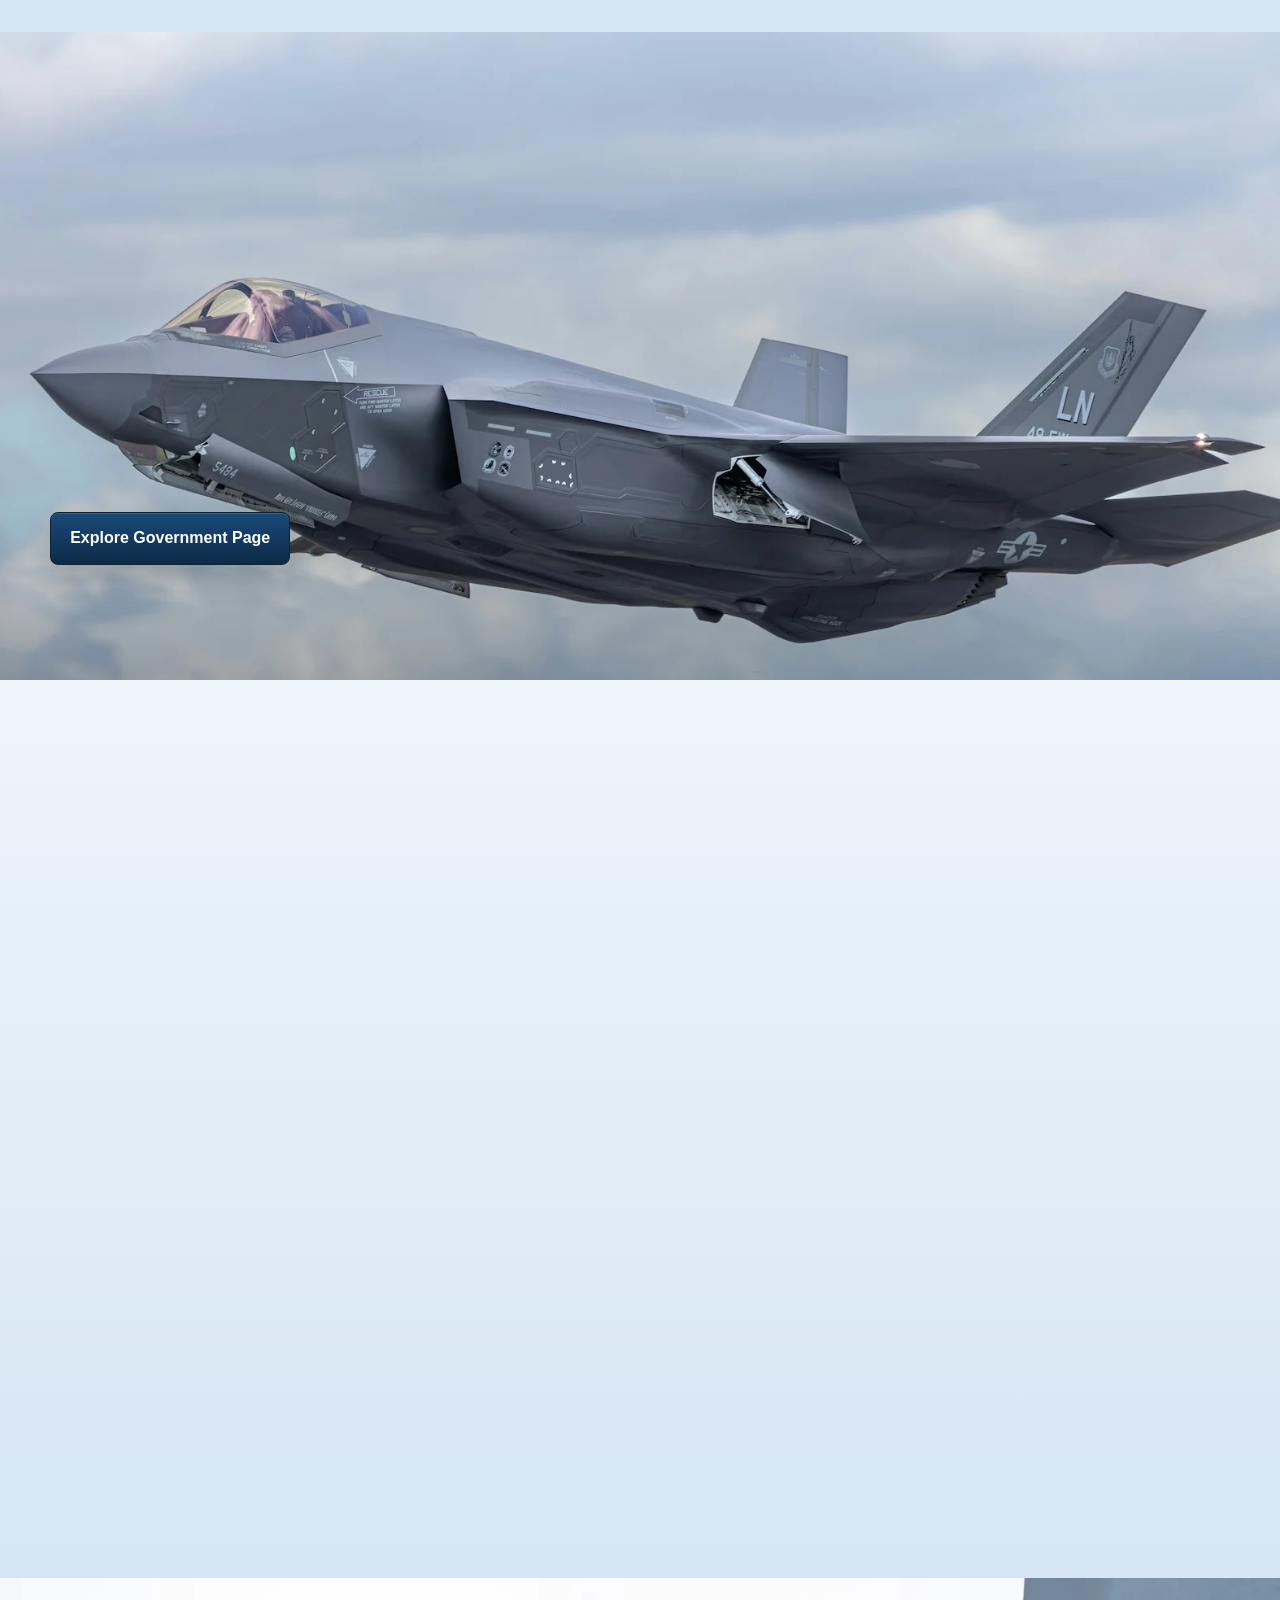
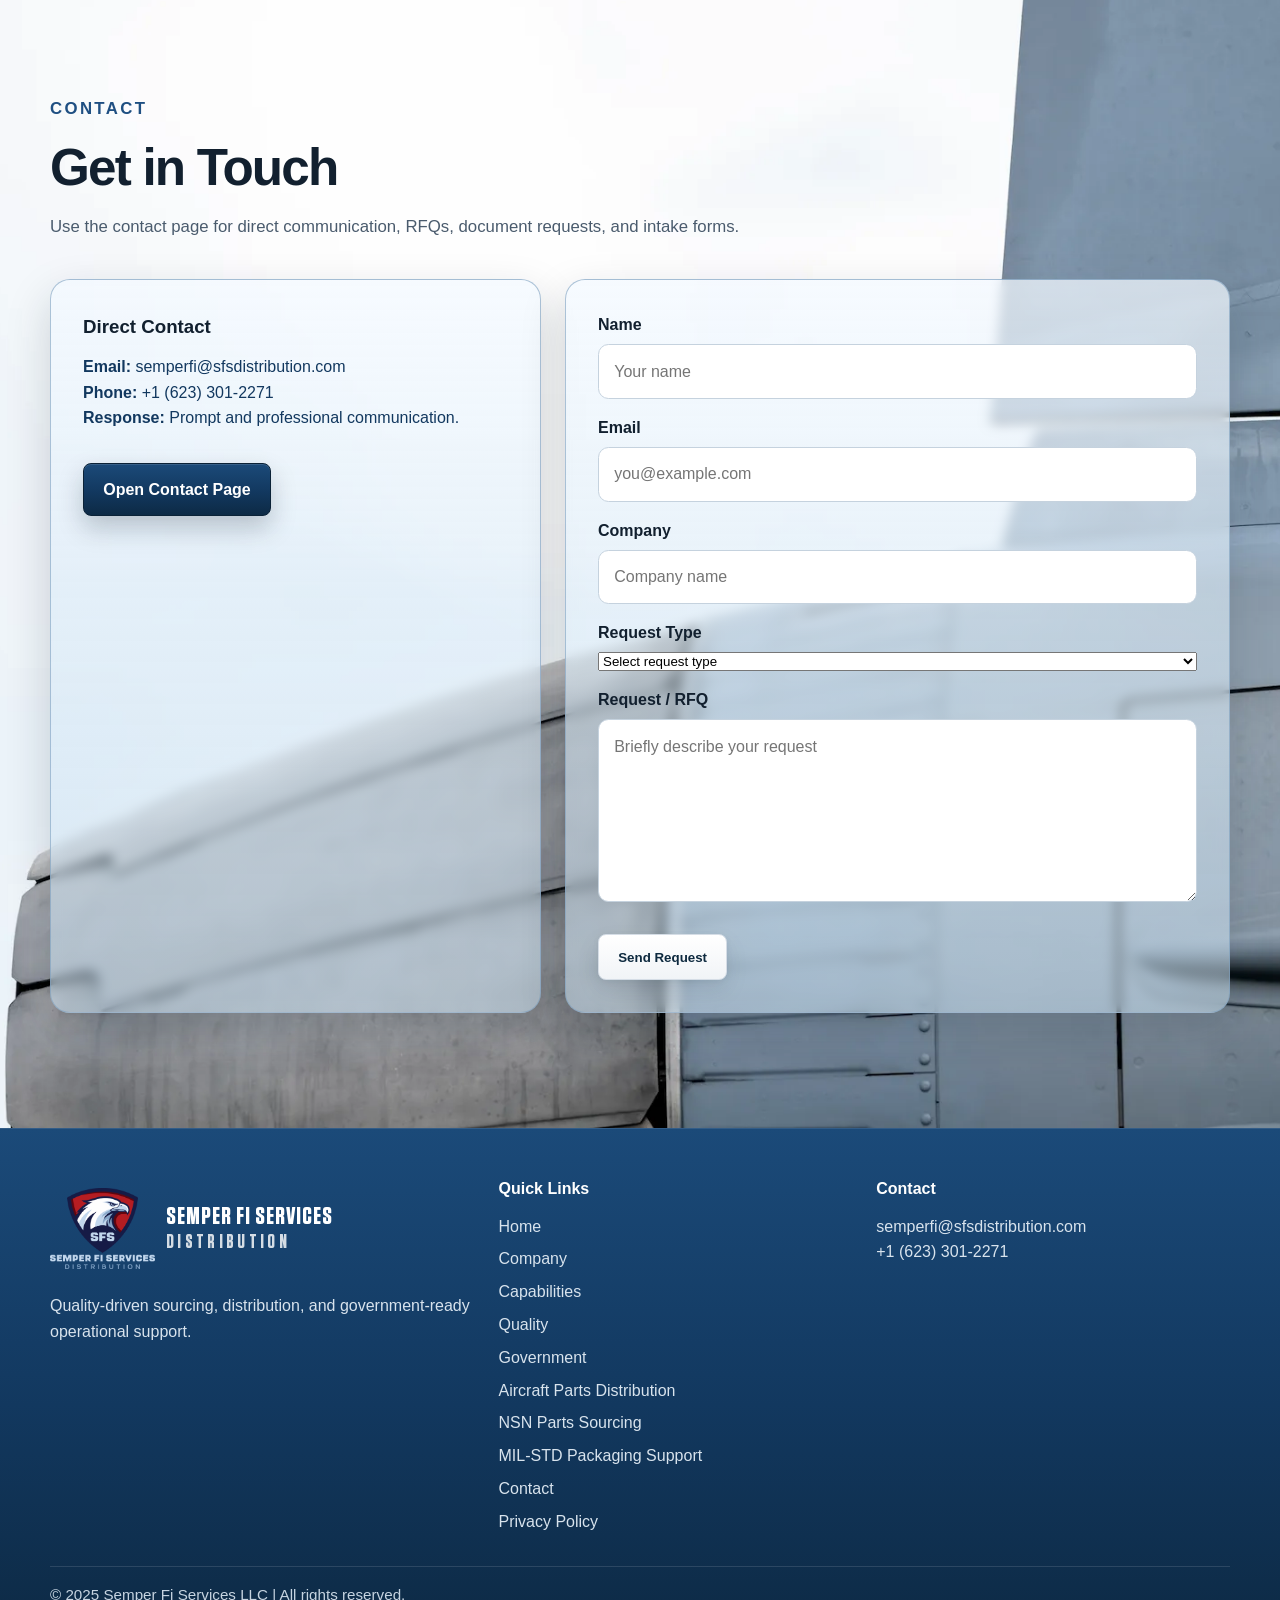
==== commit 9709bdc5: "omgasdg" ====
--- a/index.html
+++ b/index.html
@@ -608,7 +608,7 @@
                     <li><a href="../nsn-parts-sourcing/index.html">NSN Parts Sourcing</a></li>
                     <li><a href="../mil-std-packaging-support/index.html">MIL-STD Packaging Support</a></li>
                     <li><a href="../contact/index.html">Contact</a></li>
-                    <li><a href="/assets/documents/privacy-policy.pdf" target="_blank" rel="noopener">Privacy Policy</a></li>
+                    <li><a href="assets/docs/privacy-policy.pdf" target="_blank" rel="noopener">Privacy Policy</a></li>
                 </ul>
             </div>
 
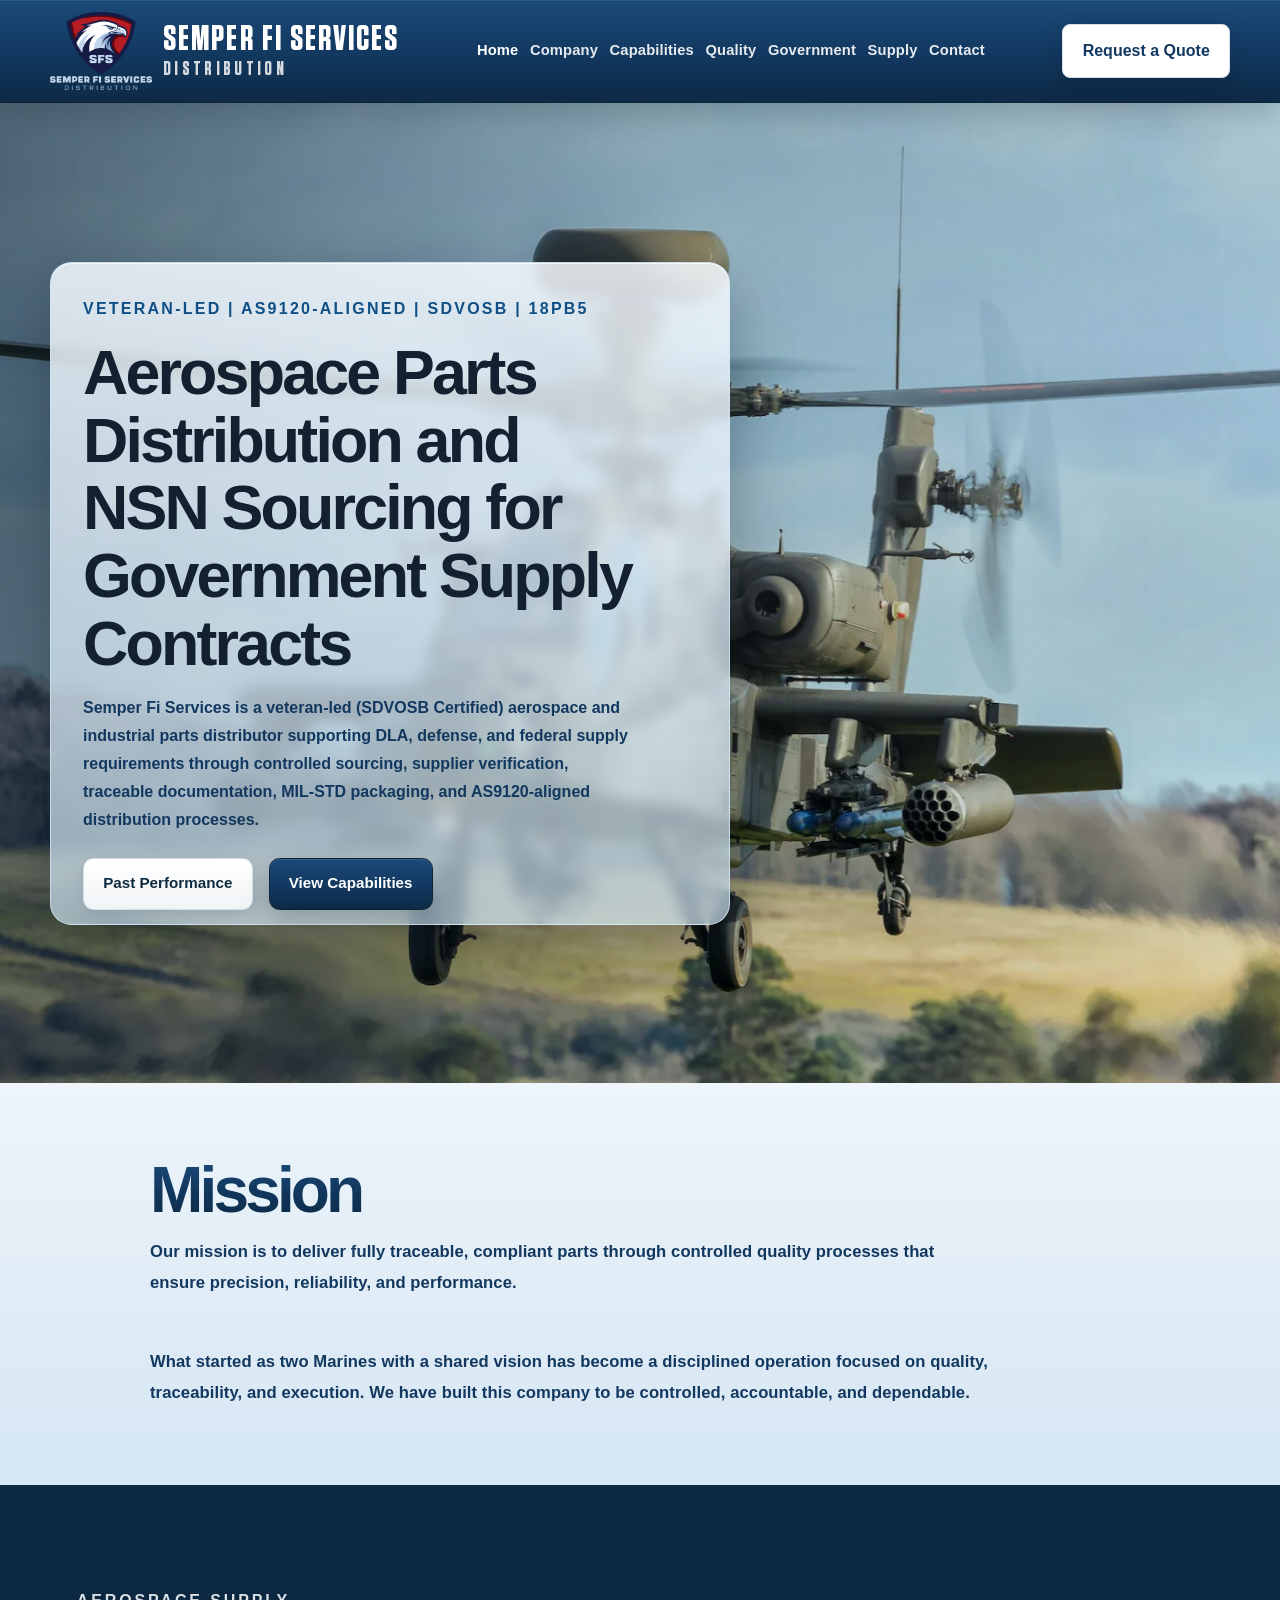
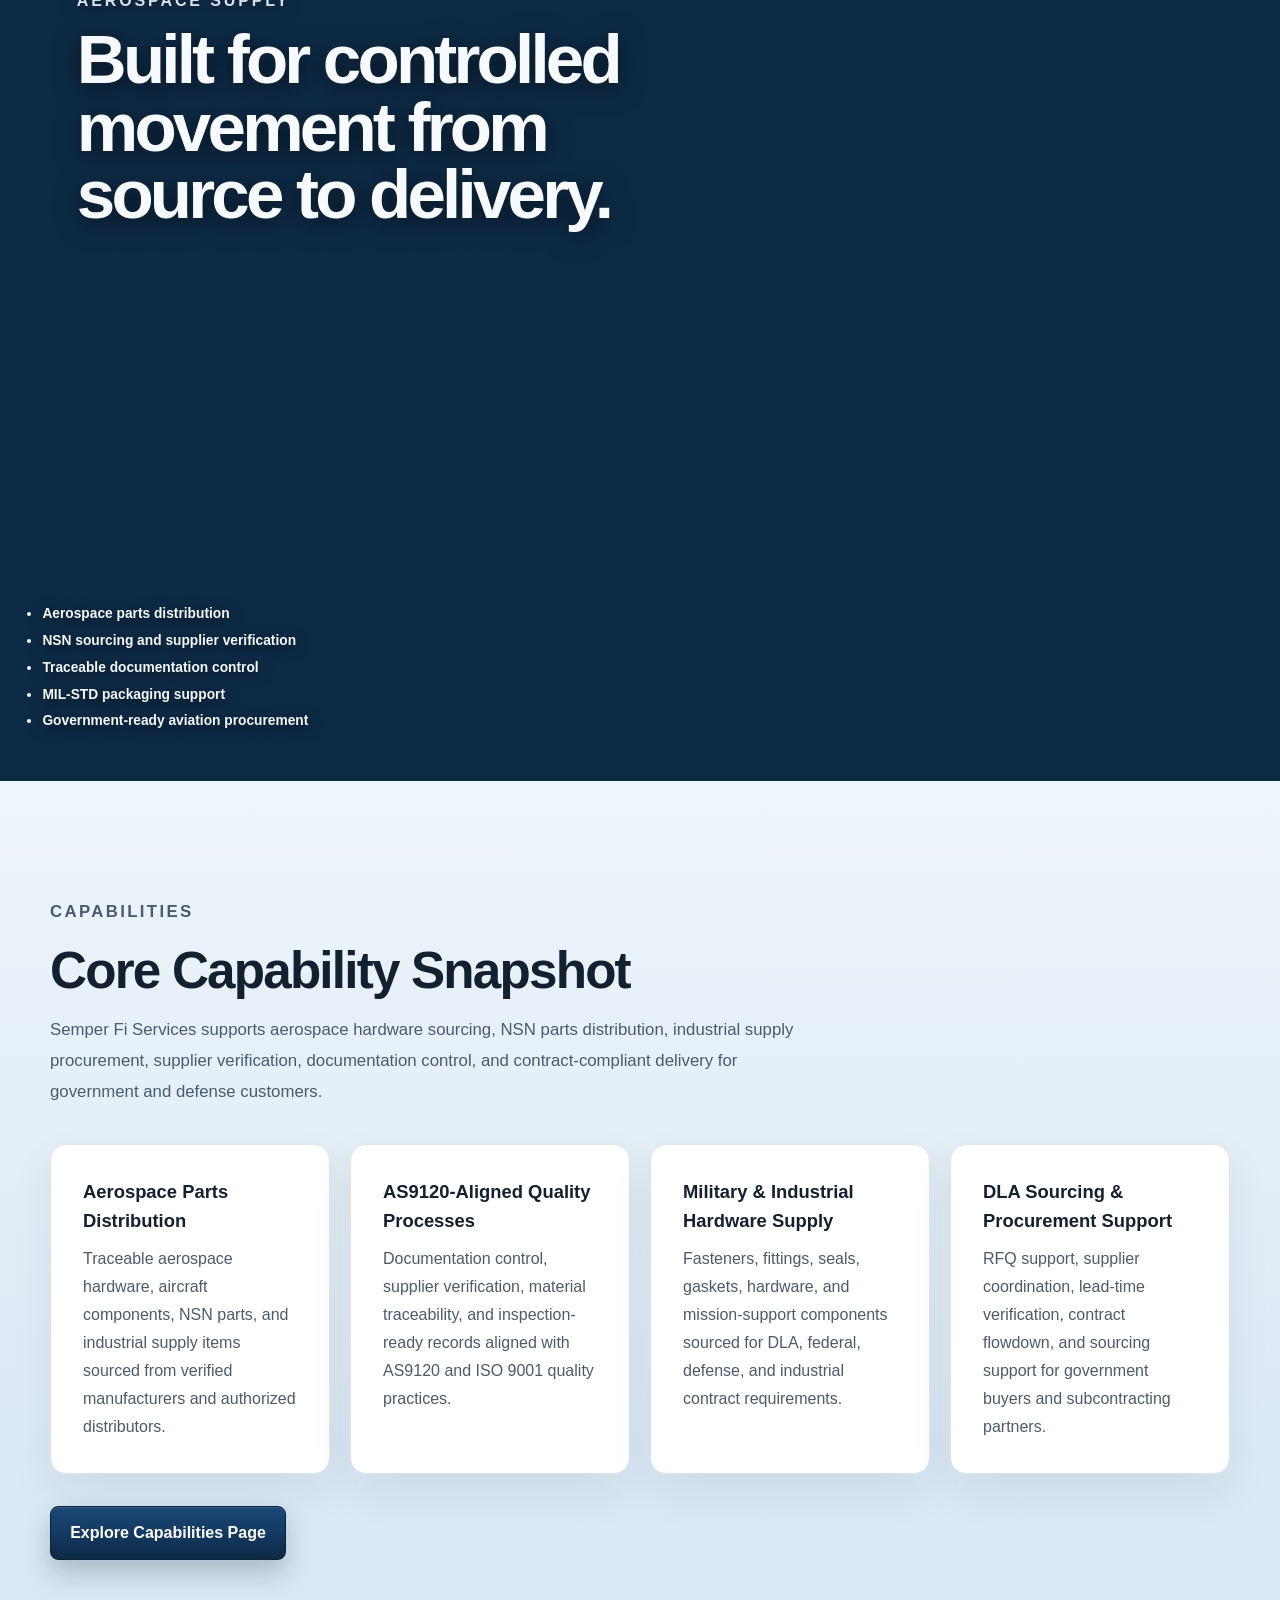
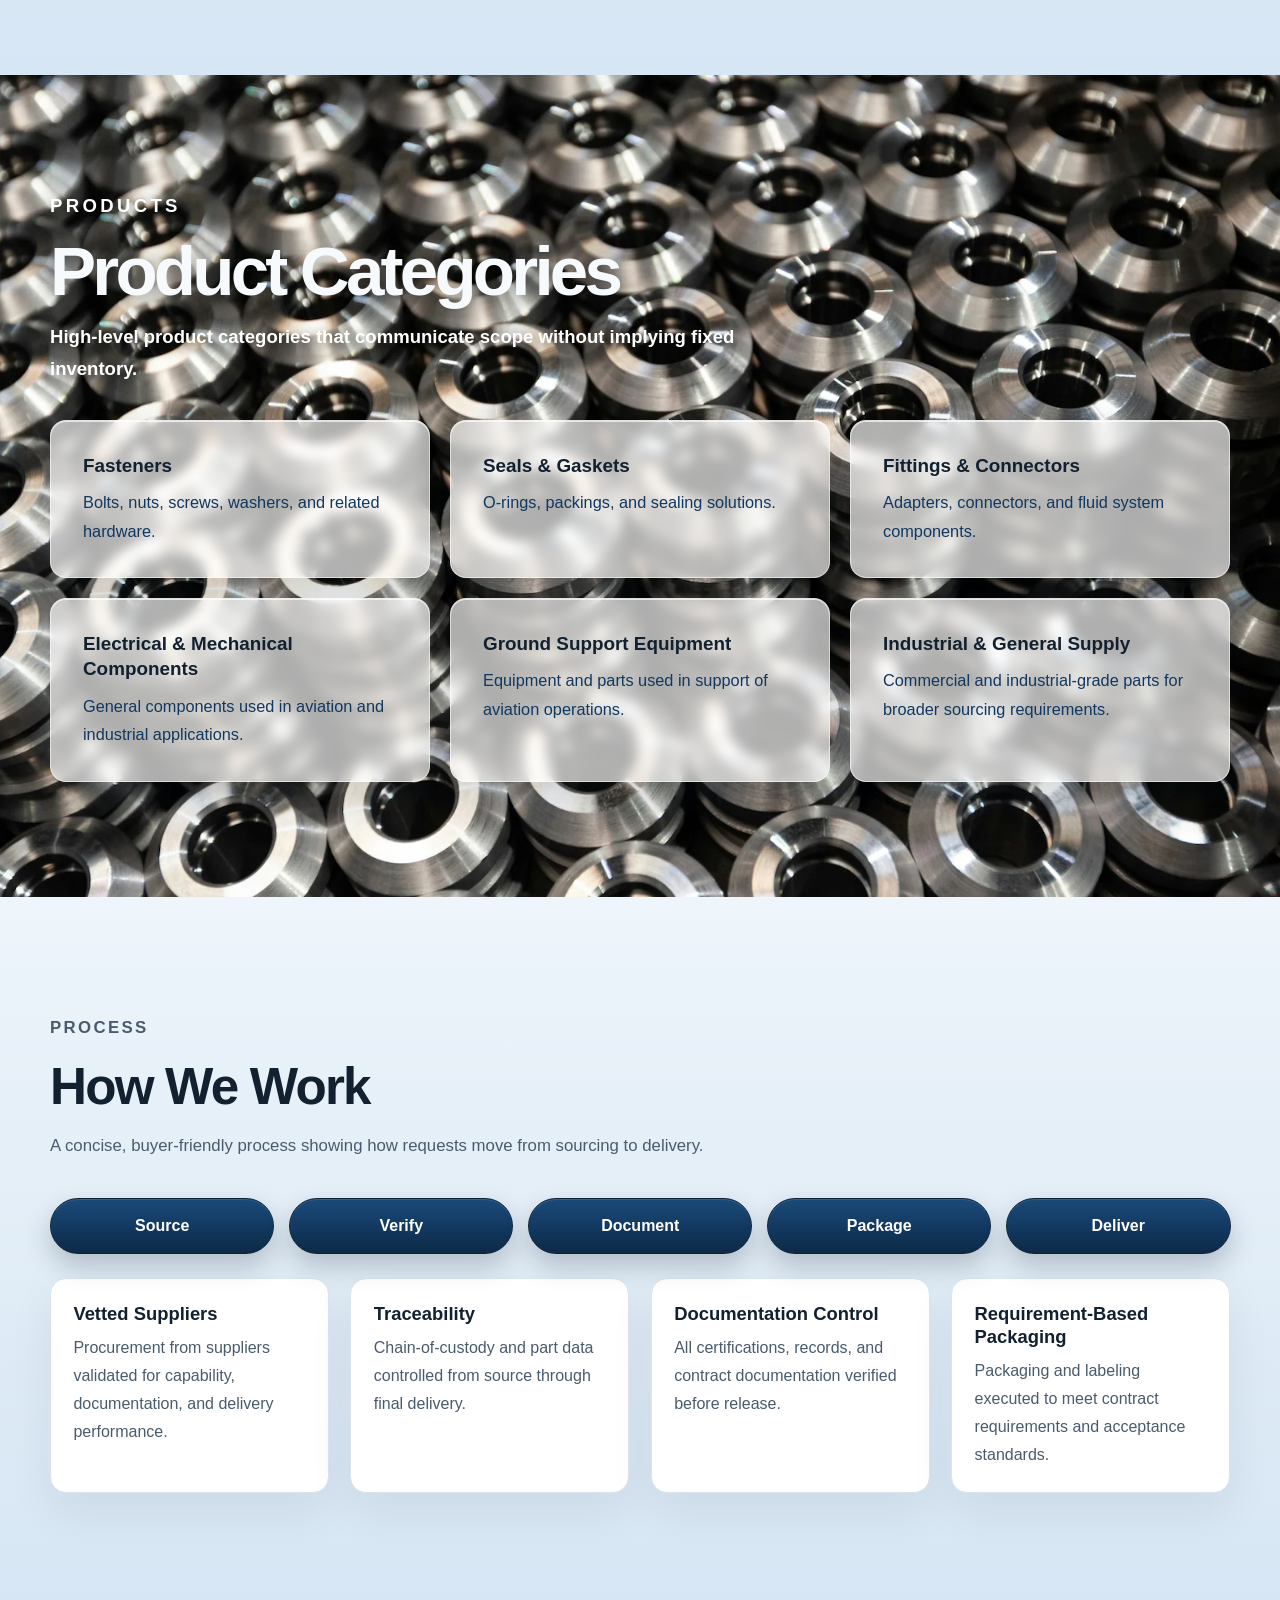
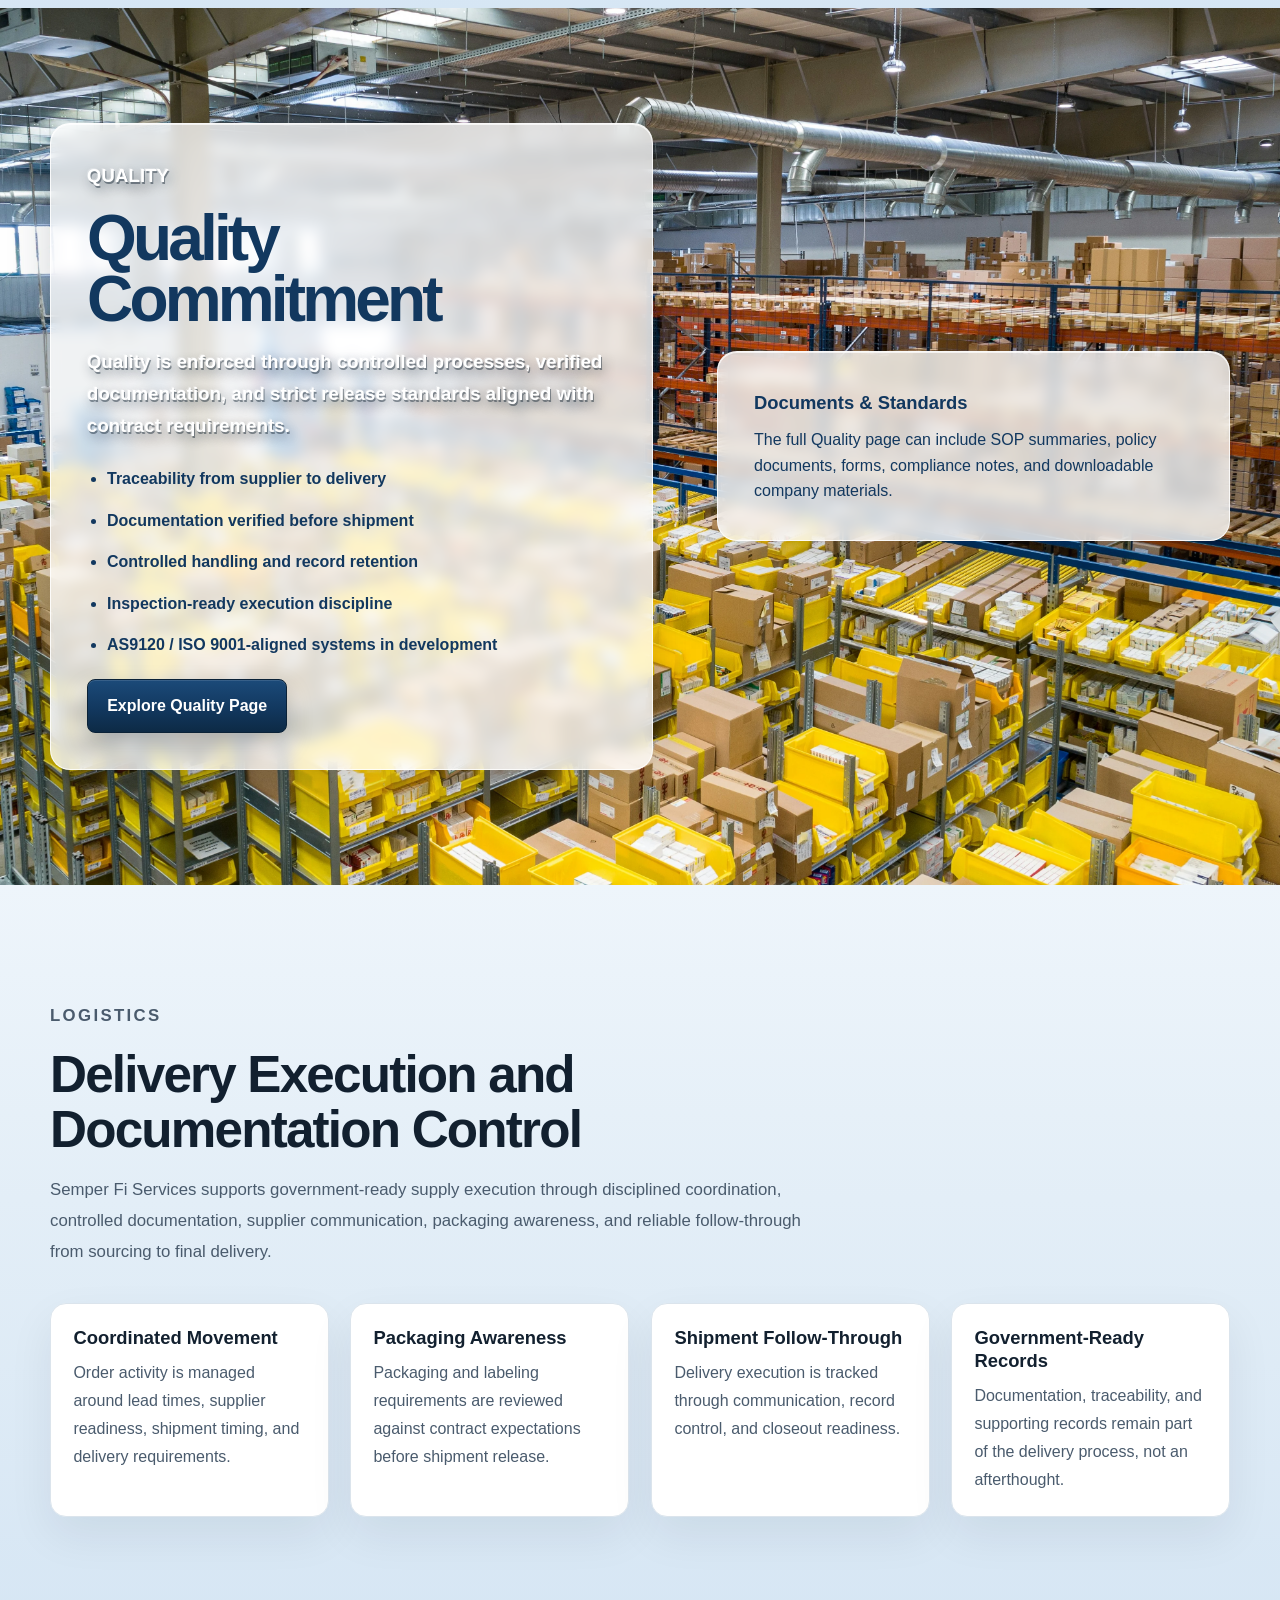
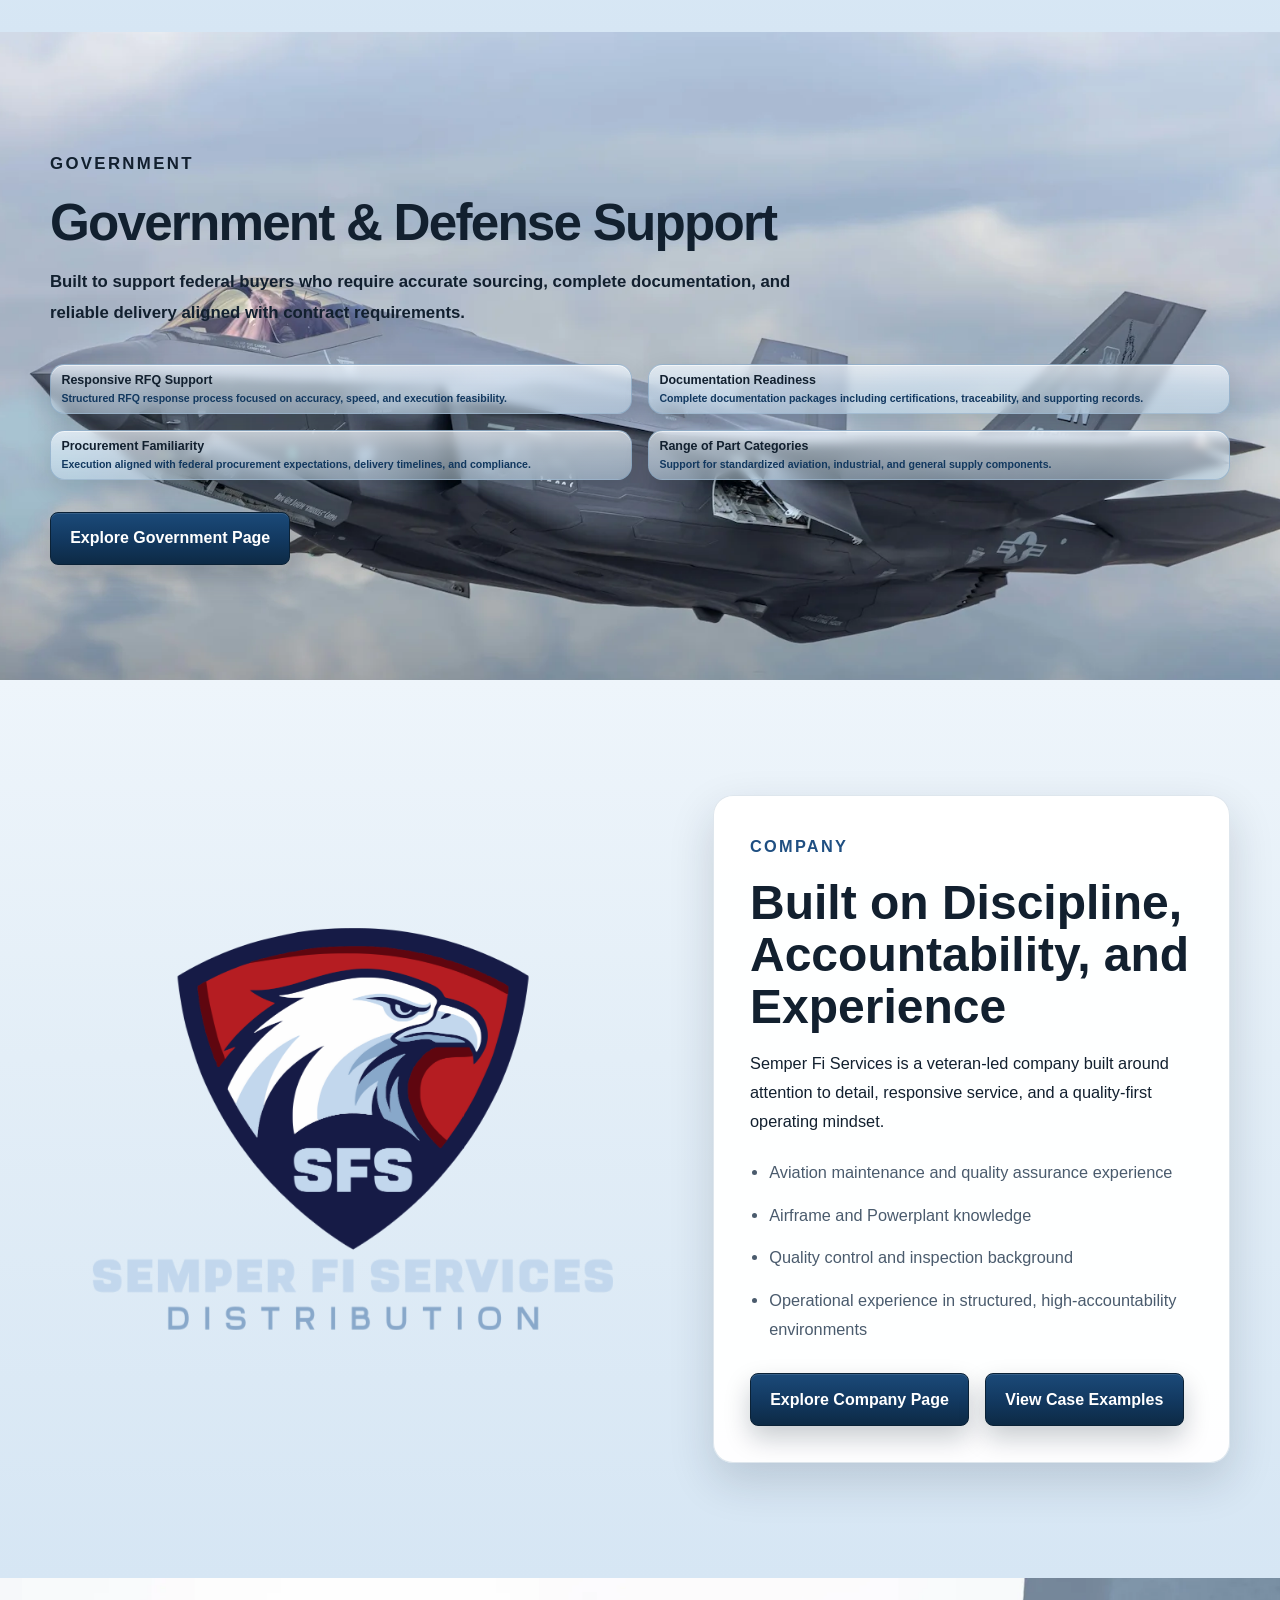
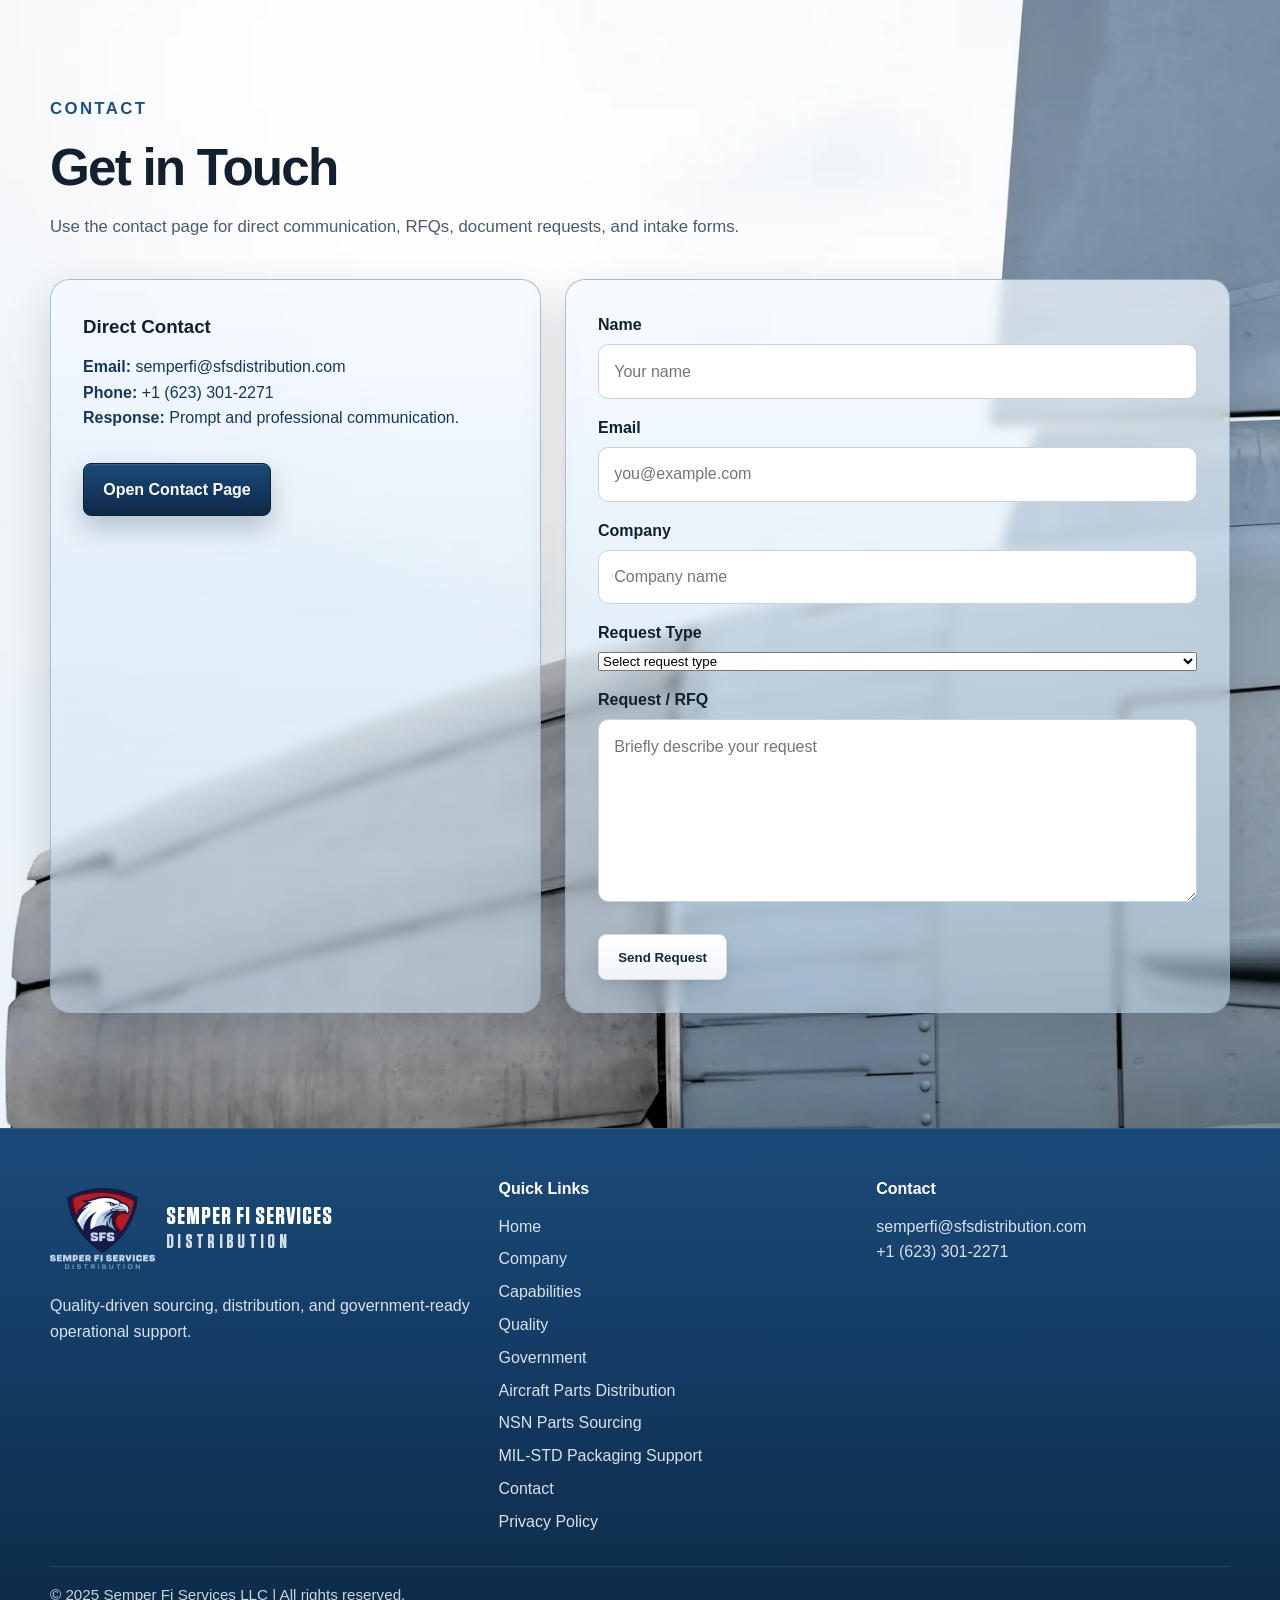
==== commit c56e93c0: "v=16" ====
--- a/index.html
+++ b/index.html
@@ -1,11 +1,11 @@
 <!DOCTYPE html>
 <html lang="en">
 <head>
-    <link rel="icon" type="image/png" sizes="512x512" href="assets/images/brand/google-favicon.png?v=15">
-    <link rel="shortcut icon" href="assets/images/brand/google-favicon.png?v=15">
-    <link rel="apple-touch-icon" href="assets/images/brand/logo2.png?v=15">
-    <link rel="manifest" href="site.webmanifest?v=15">
-    <meta name="msapplication-TileImage" content="assets/images/brand/logo2.png?v=15">
+    <link rel="icon" type="image/png" sizes="512x512" href="assets/images/brand/google-favicon.png?v=16">
+    <link rel="shortcut icon" href="assets/images/brand/google-favicon.png?v=16">
+    <link rel="apple-touch-icon" href="assets/images/brand/logo2.png?v=16">
+    <link rel="manifest" href="site.webmanifest?v=16">
+    <meta name="msapplication-TileImage" content="assets/images/brand/logo2.png?v=16">
     <meta name="theme-color" content="#123f73">
     <meta charset="UTF-8" />
     <meta name="viewport" content="width=device-width, initial-scale=1.0" />
@@ -24,8 +24,8 @@
     <meta property="og:description" content="Veteran-led aerospace and industrial parts distributor supporting government supply contracts with traceability, documentation control, NSN sourcing, and AS9120-aligned processes." />
     <meta property="og:url" content="https://sfsdistribution.com/" />
     <meta property="og:type" content="website" />
-    <meta property="og:image" content="https://sfsdistribution.com/assets/images/brand/og-image.png?v=7" />
-    <meta name="twitter:image" content="https://sfsdistribution.com/assets/images/brand/og-image.png?v=7" />
+    <meta property="og:image" content="https://sfsdistribution.com/assets/images/brand/og-image.png?v=16" />
+    <meta name="twitter:image" content="https://sfsdistribution.com/assets/images/brand/og-image.png?v16" />
 
     <script type="application/ld+json">
         {
--- a/css/pages/home.css
+++ b/css/pages/home.css
@@ -934,6 +934,7 @@
             padding: 0;
             display: block;
             position: relative;
+            z-index: 5;
         }
 
         body.home-page .home-scene-hero .hero-copy {
@@ -947,6 +948,10 @@
             padding: 0.75rem 0.9rem 0.85rem;
             height: auto;
             overflow: visible;
+            z-index: 6;
+            opacity: 1 !important;
+            visibility: visible !important;
+            transform: none !important;
             background: linear-gradient( 180deg, rgba(245, 250, 255, 0.50) 0%, rgba(224, 239, 250, 0.42) 48%, rgba(203, 226, 242, 0.34) 100% );
             border: 1px solid rgba(255, 255, 255, 0.48);
             border-radius: 0.9rem;
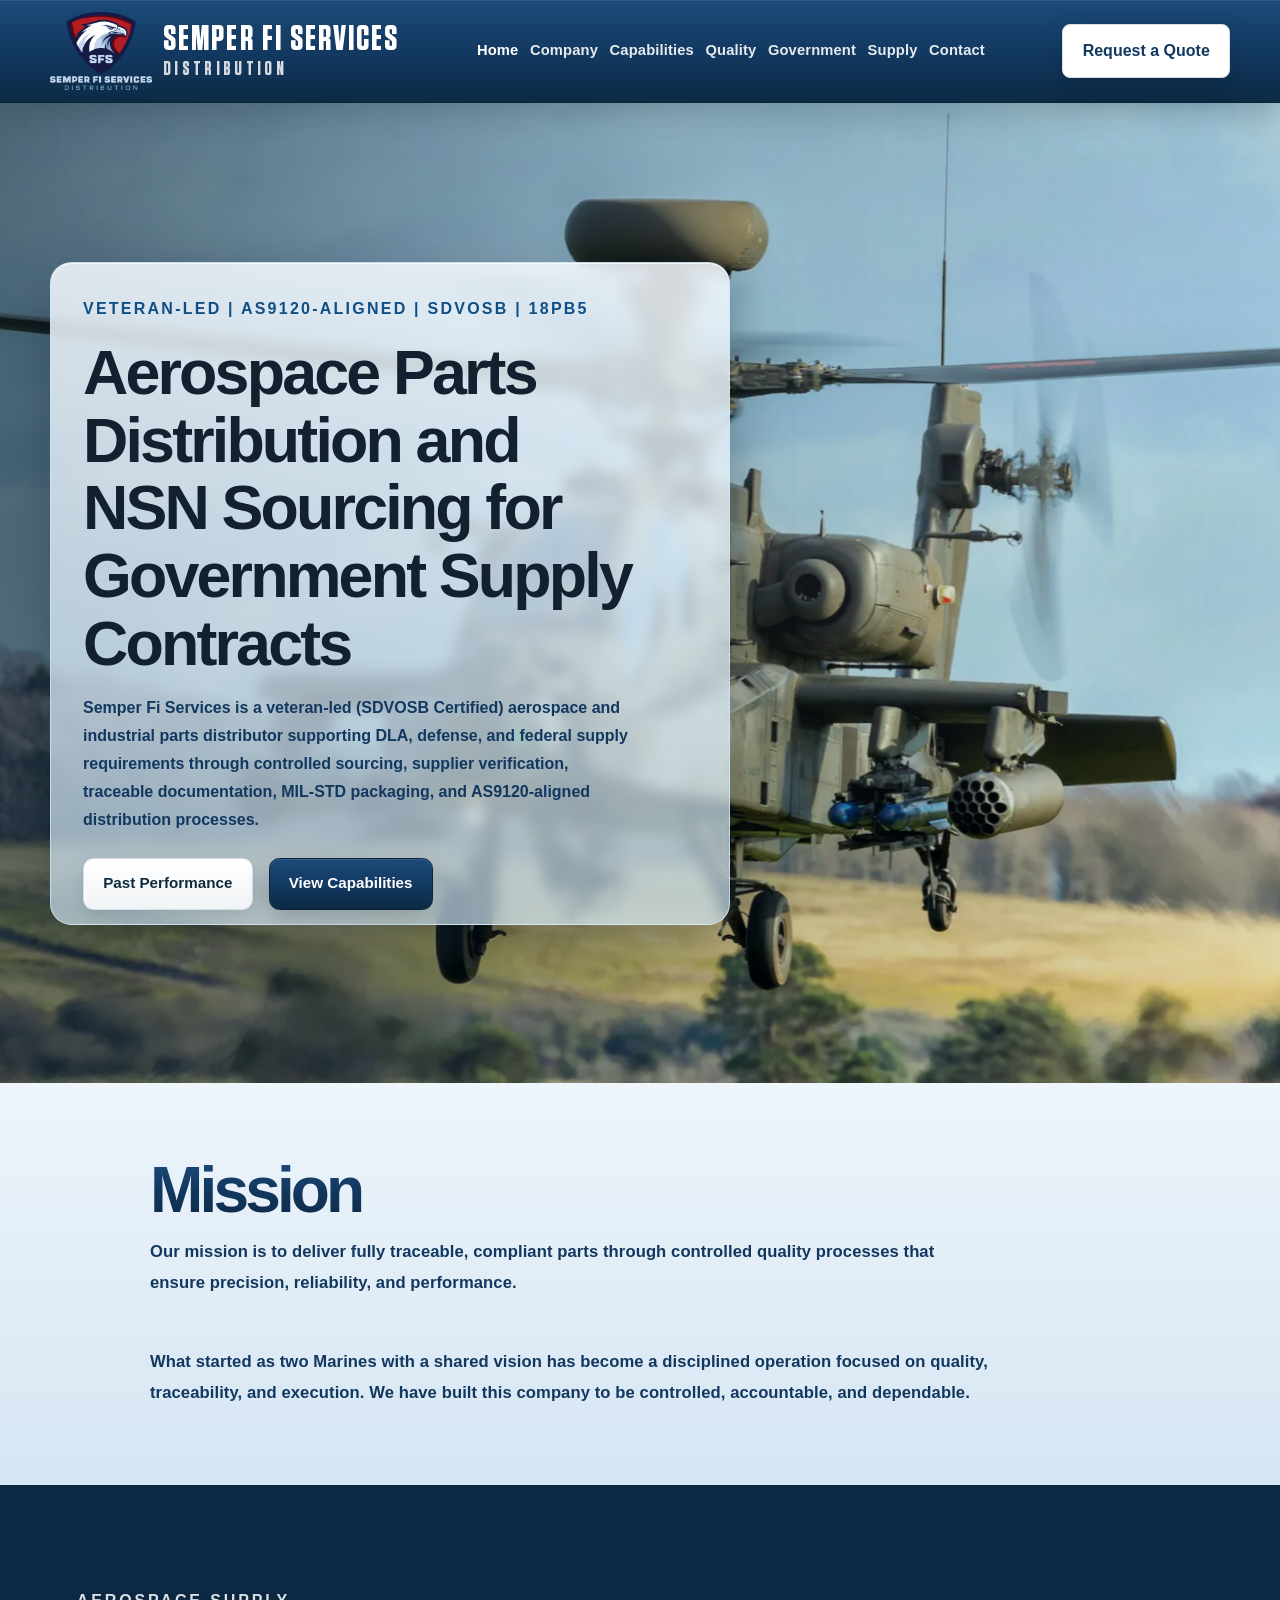
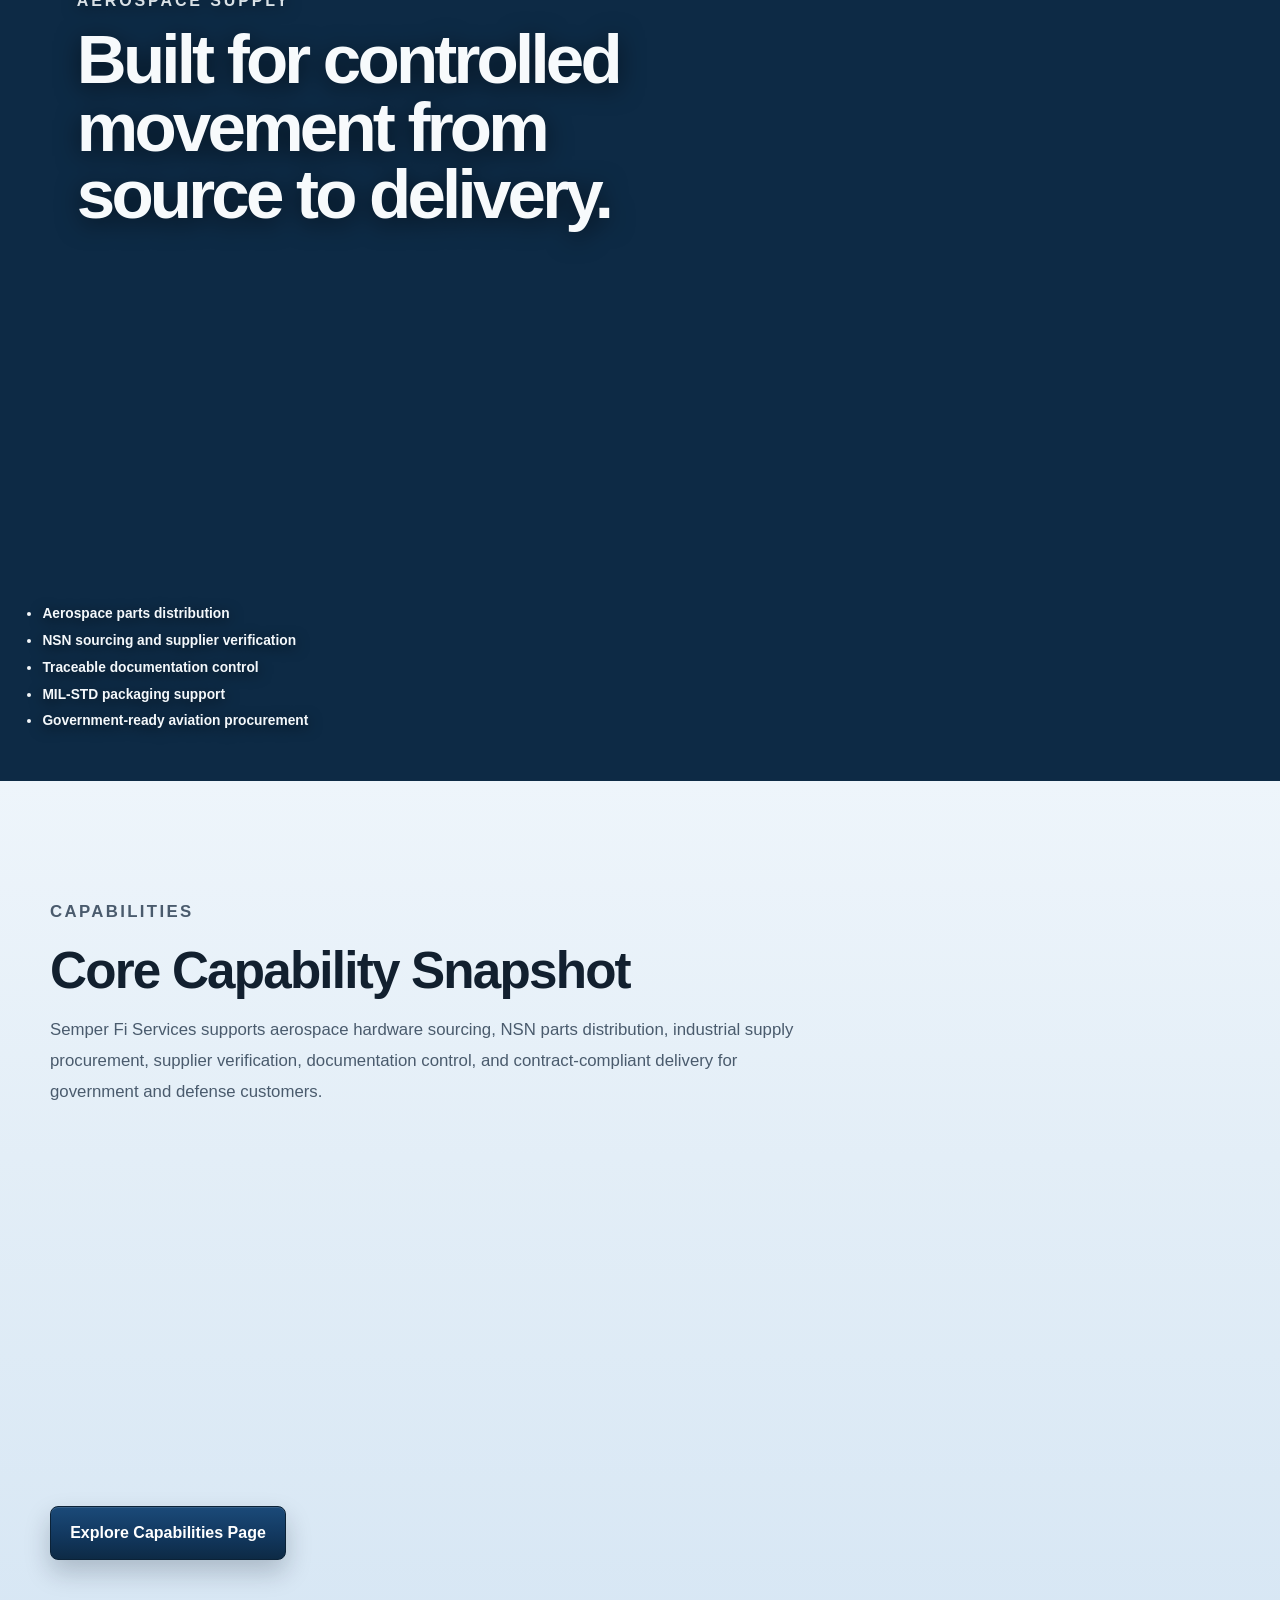
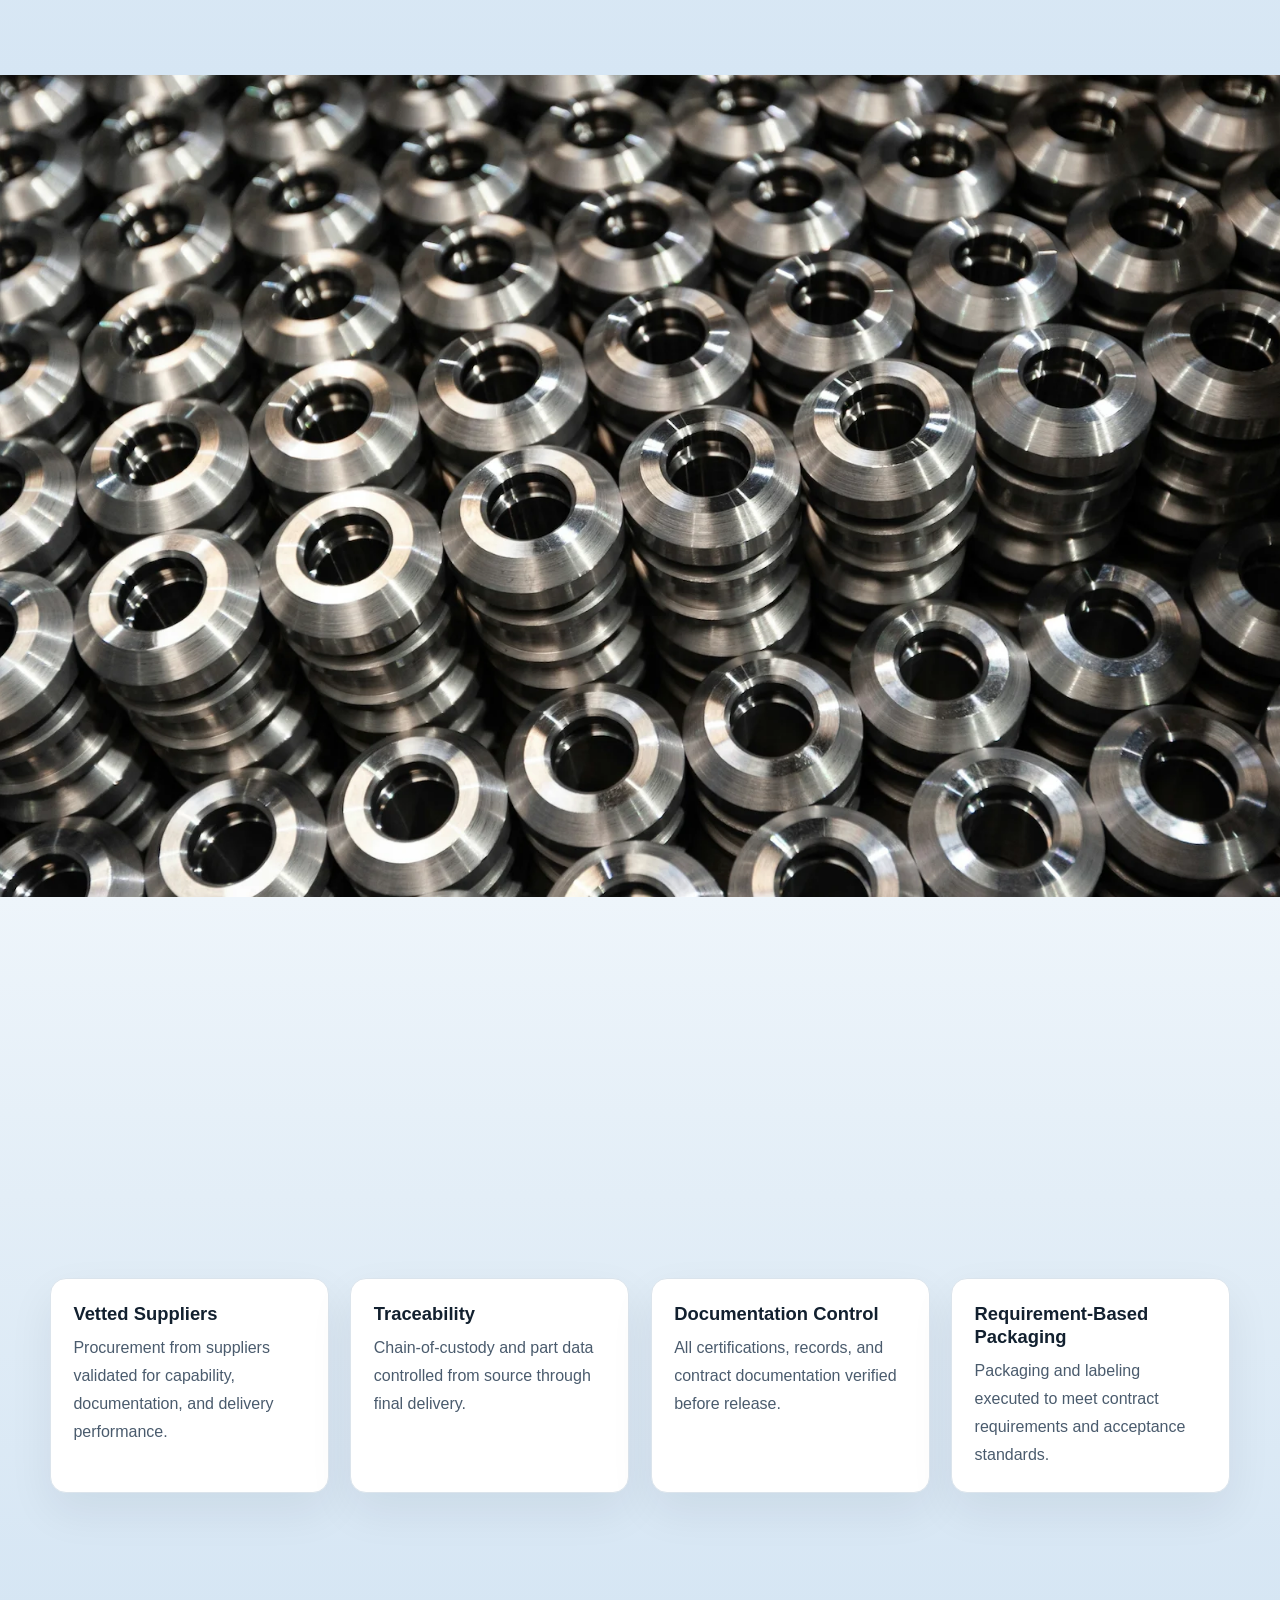
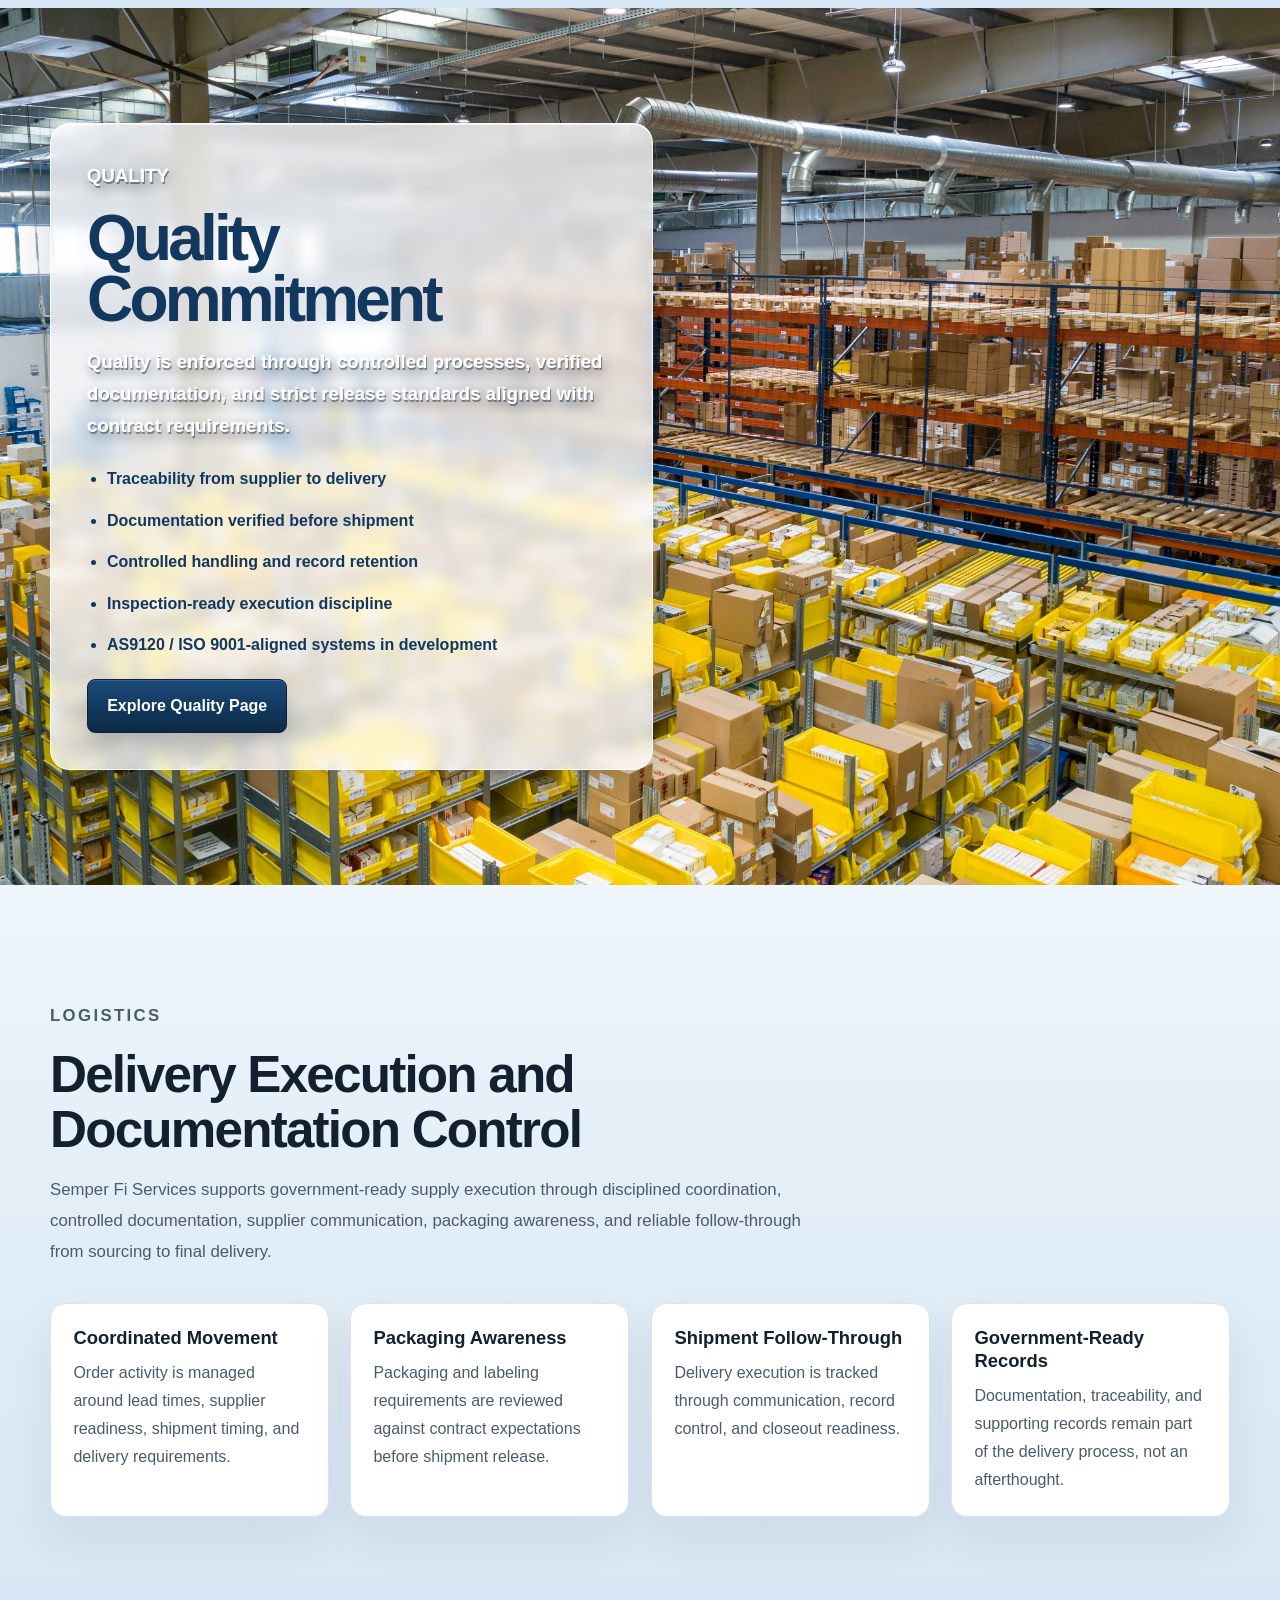
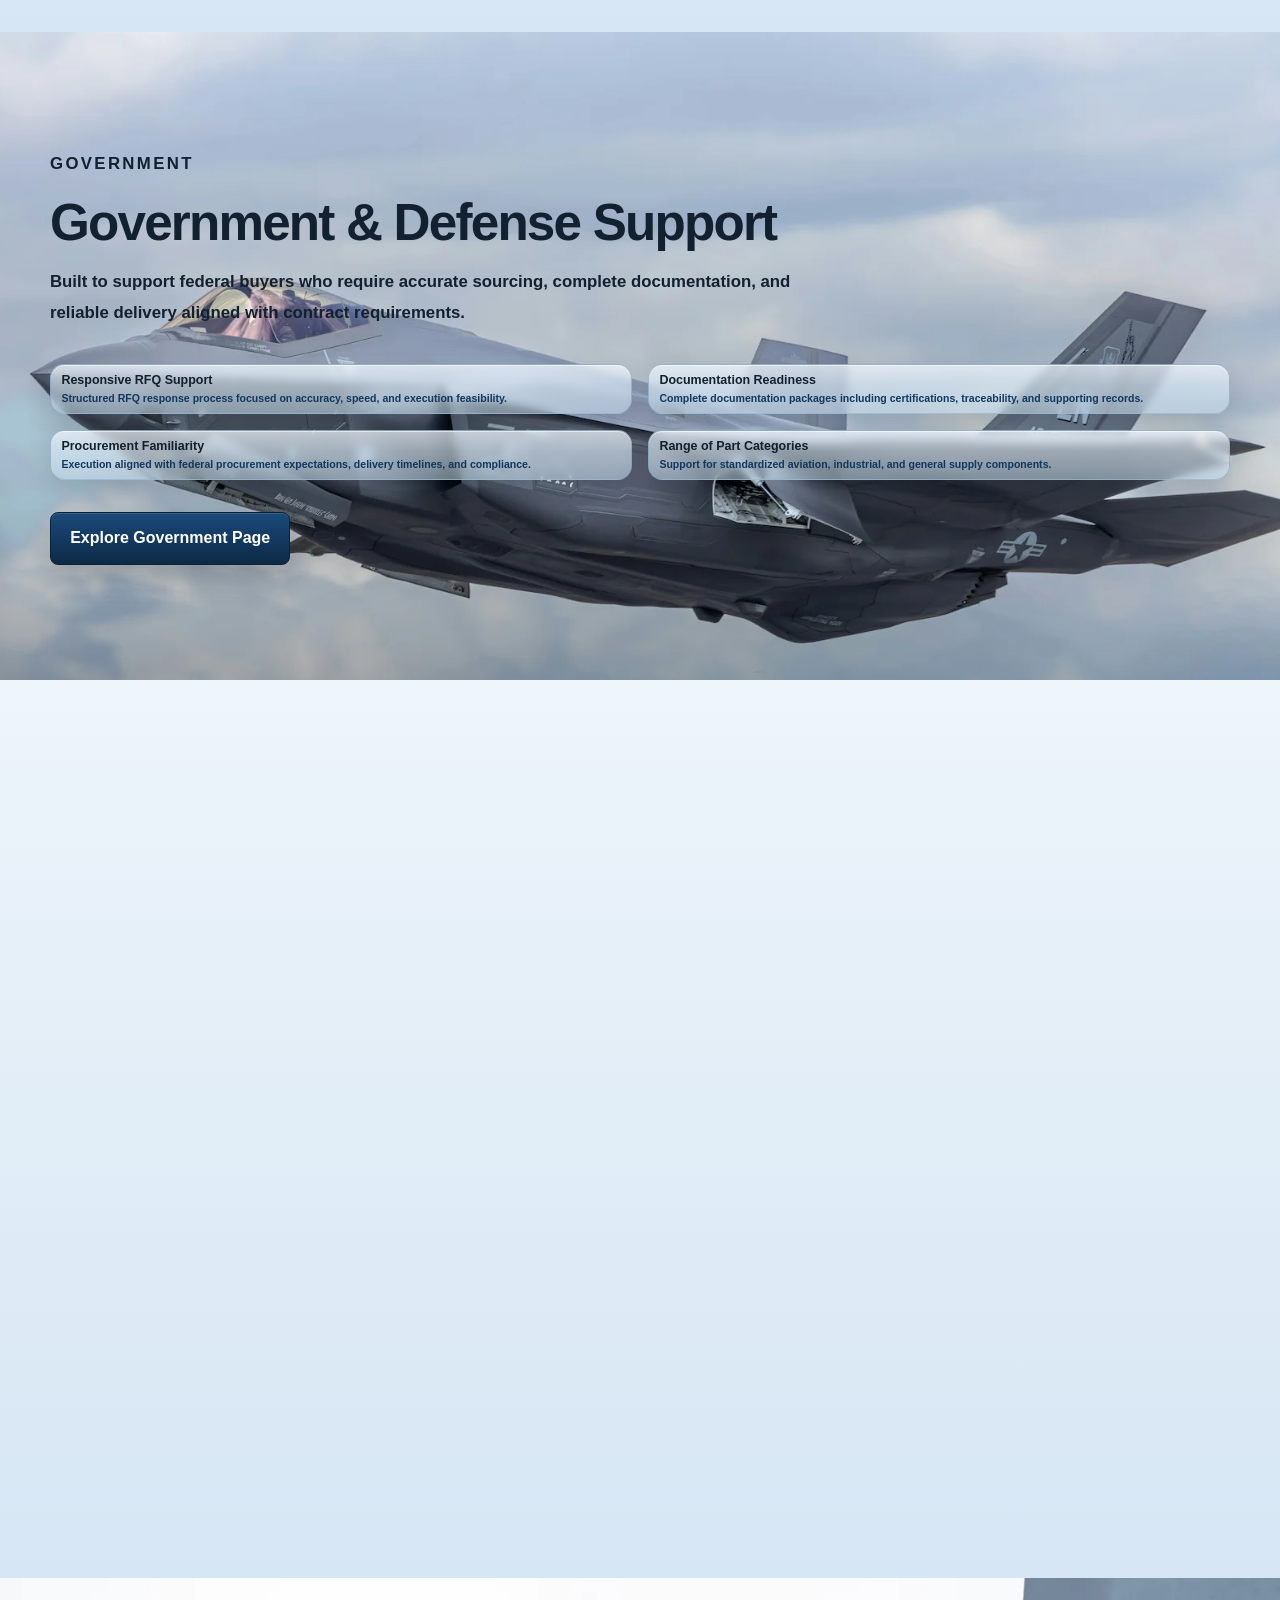
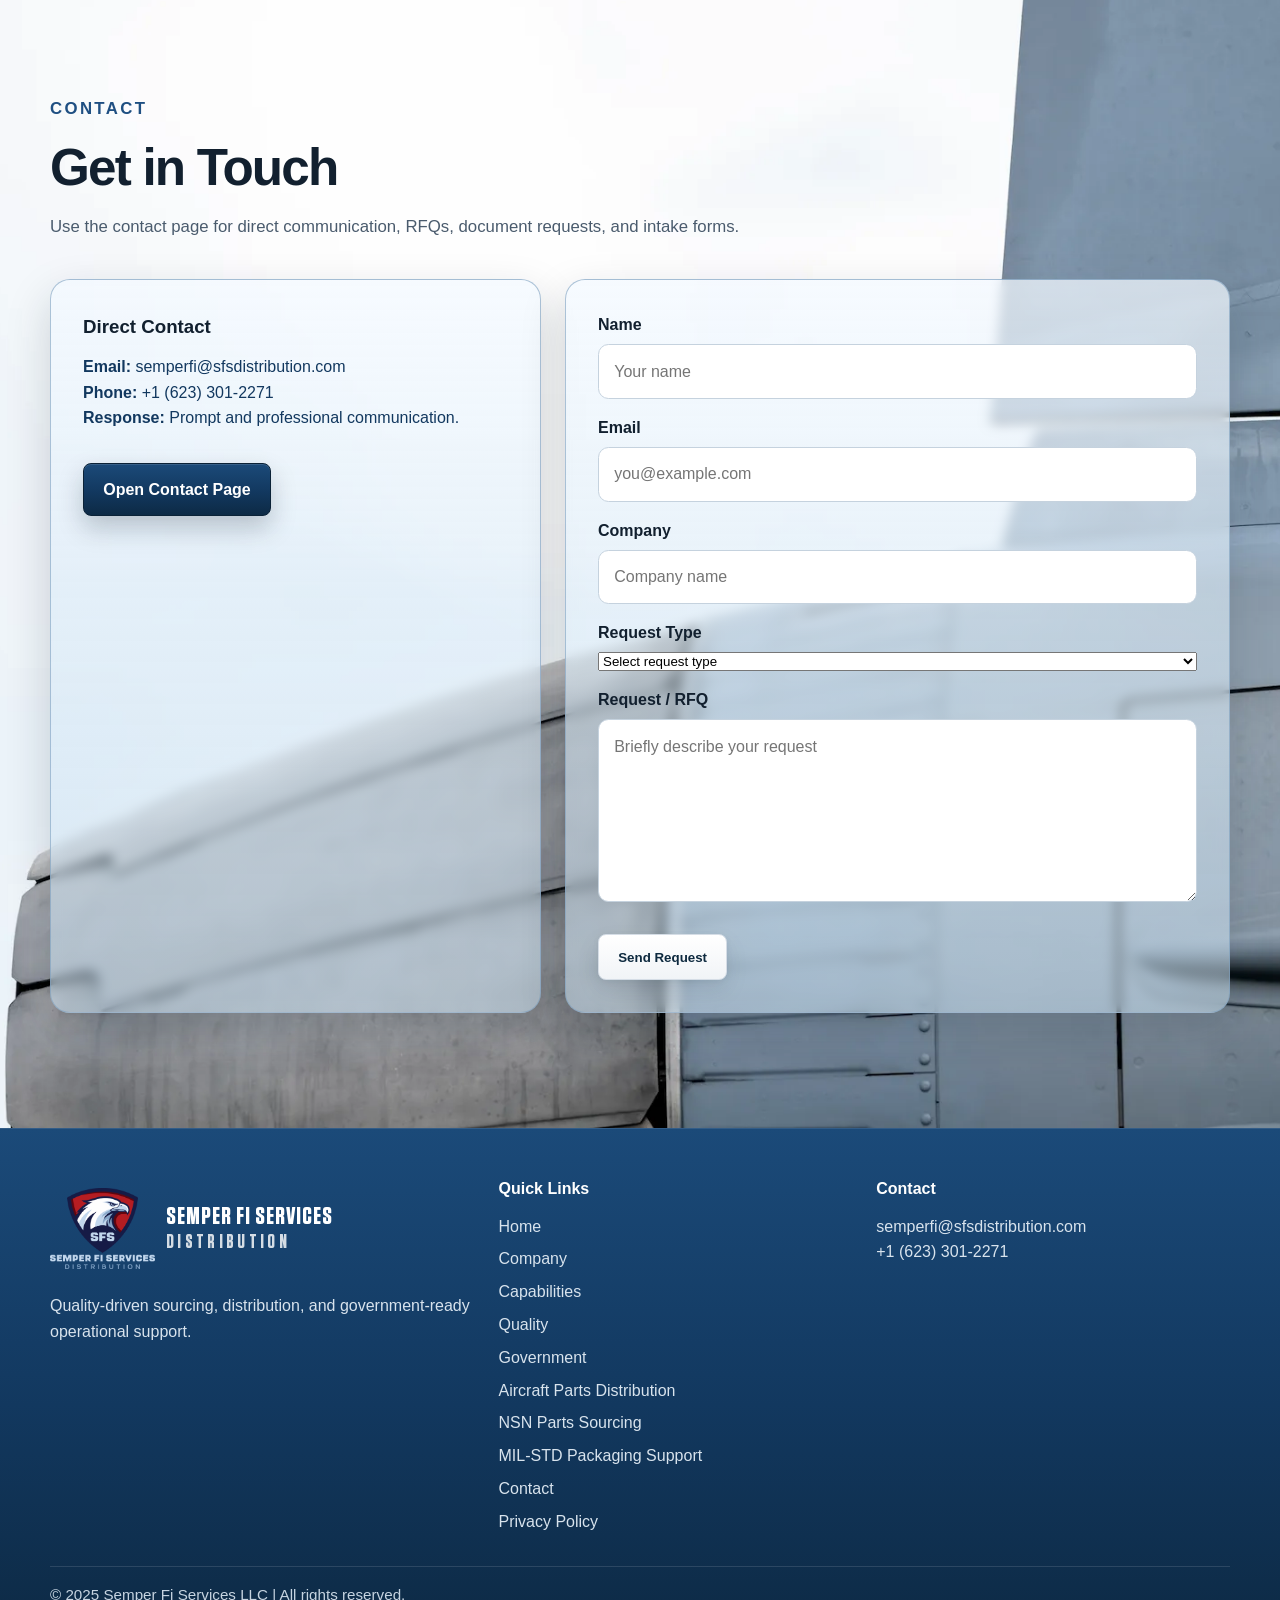
==== commit 704e5d6b: "Image" ====
--- a/index.html
+++ b/index.html
@@ -1,8 +1,8 @@
 <!DOCTYPE html>
 <html lang="en">
 <head>
-    <link rel="icon" type="image/png" sizes="512x512" href="assets/images/brand/google-favicon.png?v=16">
-    <link rel="shortcut icon" href="assets/images/brand/google-favicon.png?v=16">
+    <link rel="icon" type="image/png" sizes="512x512" href="assets/images/brand/FullLogo_Transparent_NoBuffer.png?v=17">
+    <link rel="shortcut icon" href="assets/images/brand/favicon.png?v=17">
     <link rel="apple-touch-icon" href="assets/images/brand/logo2.png?v=16">
     <link rel="manifest" href="site.webmanifest?v=16">
     <meta name="msapplication-TileImage" content="assets/images/brand/logo2.png?v=16">
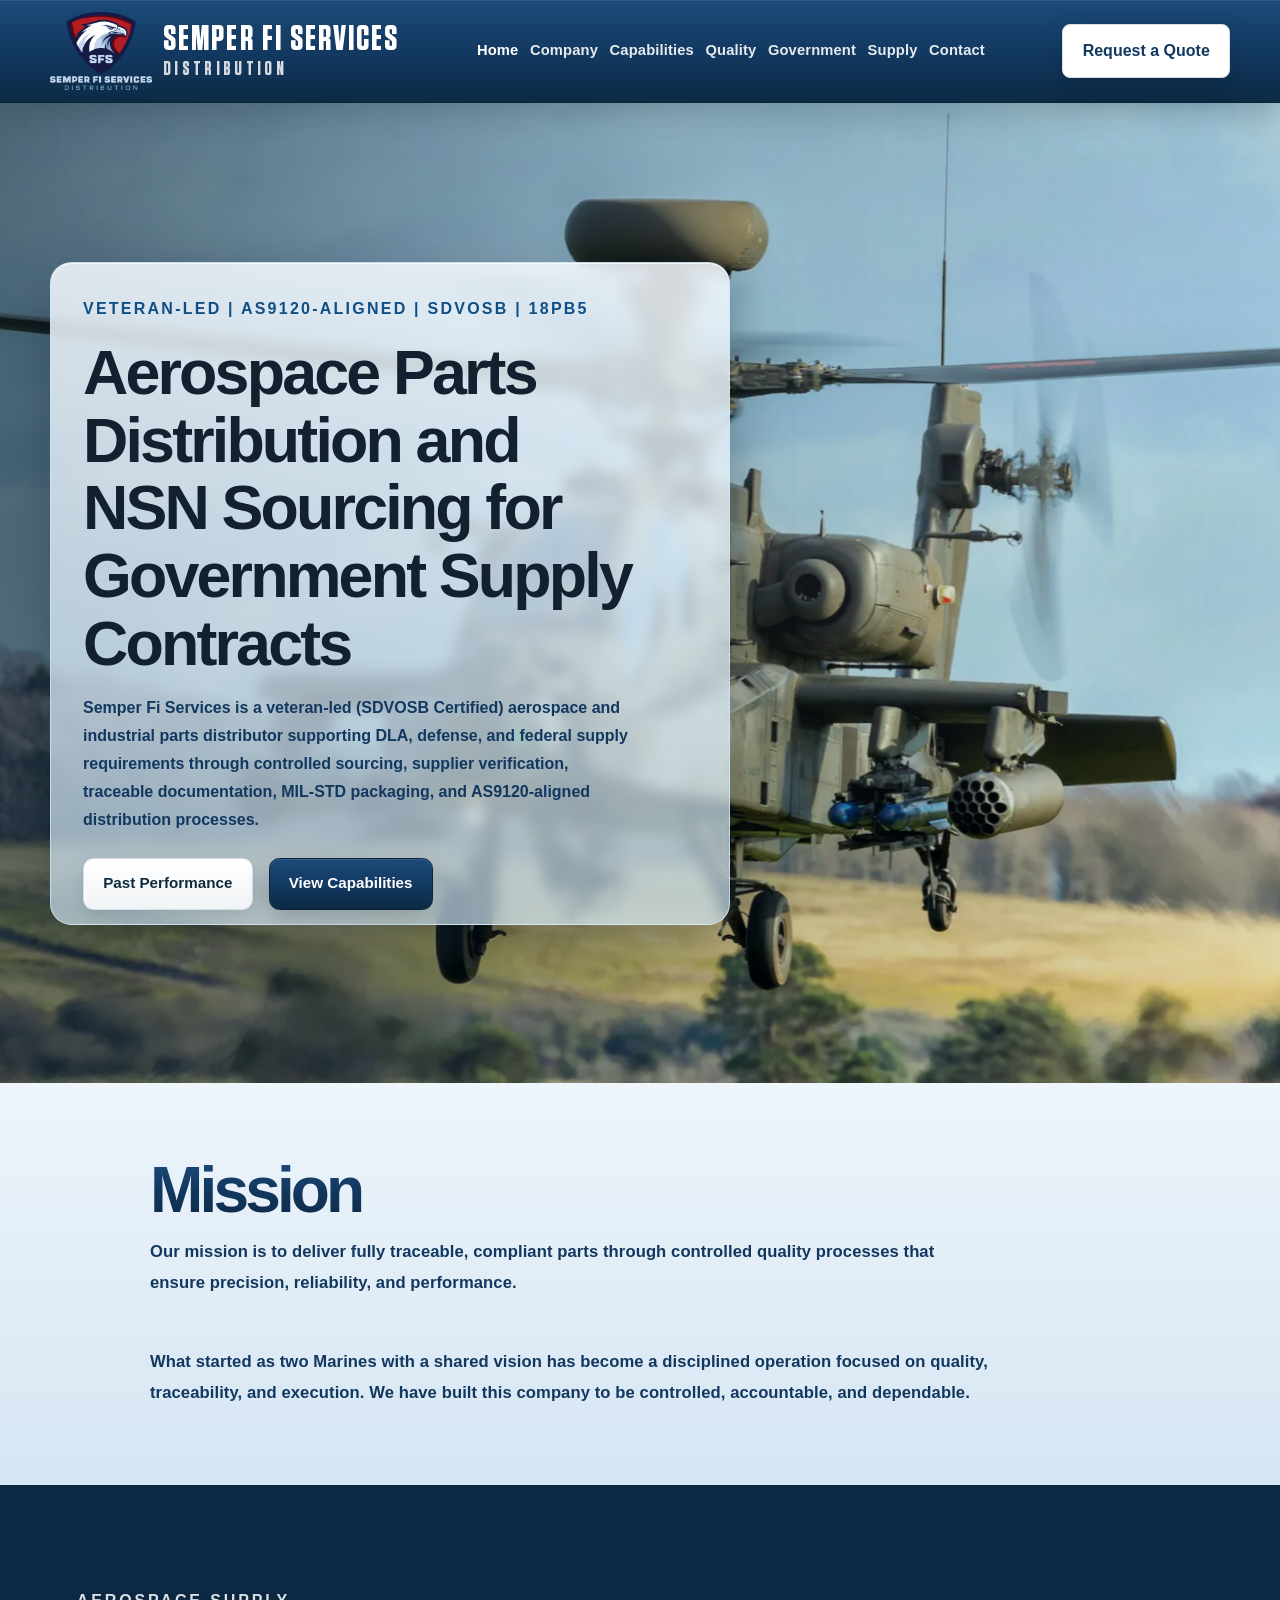
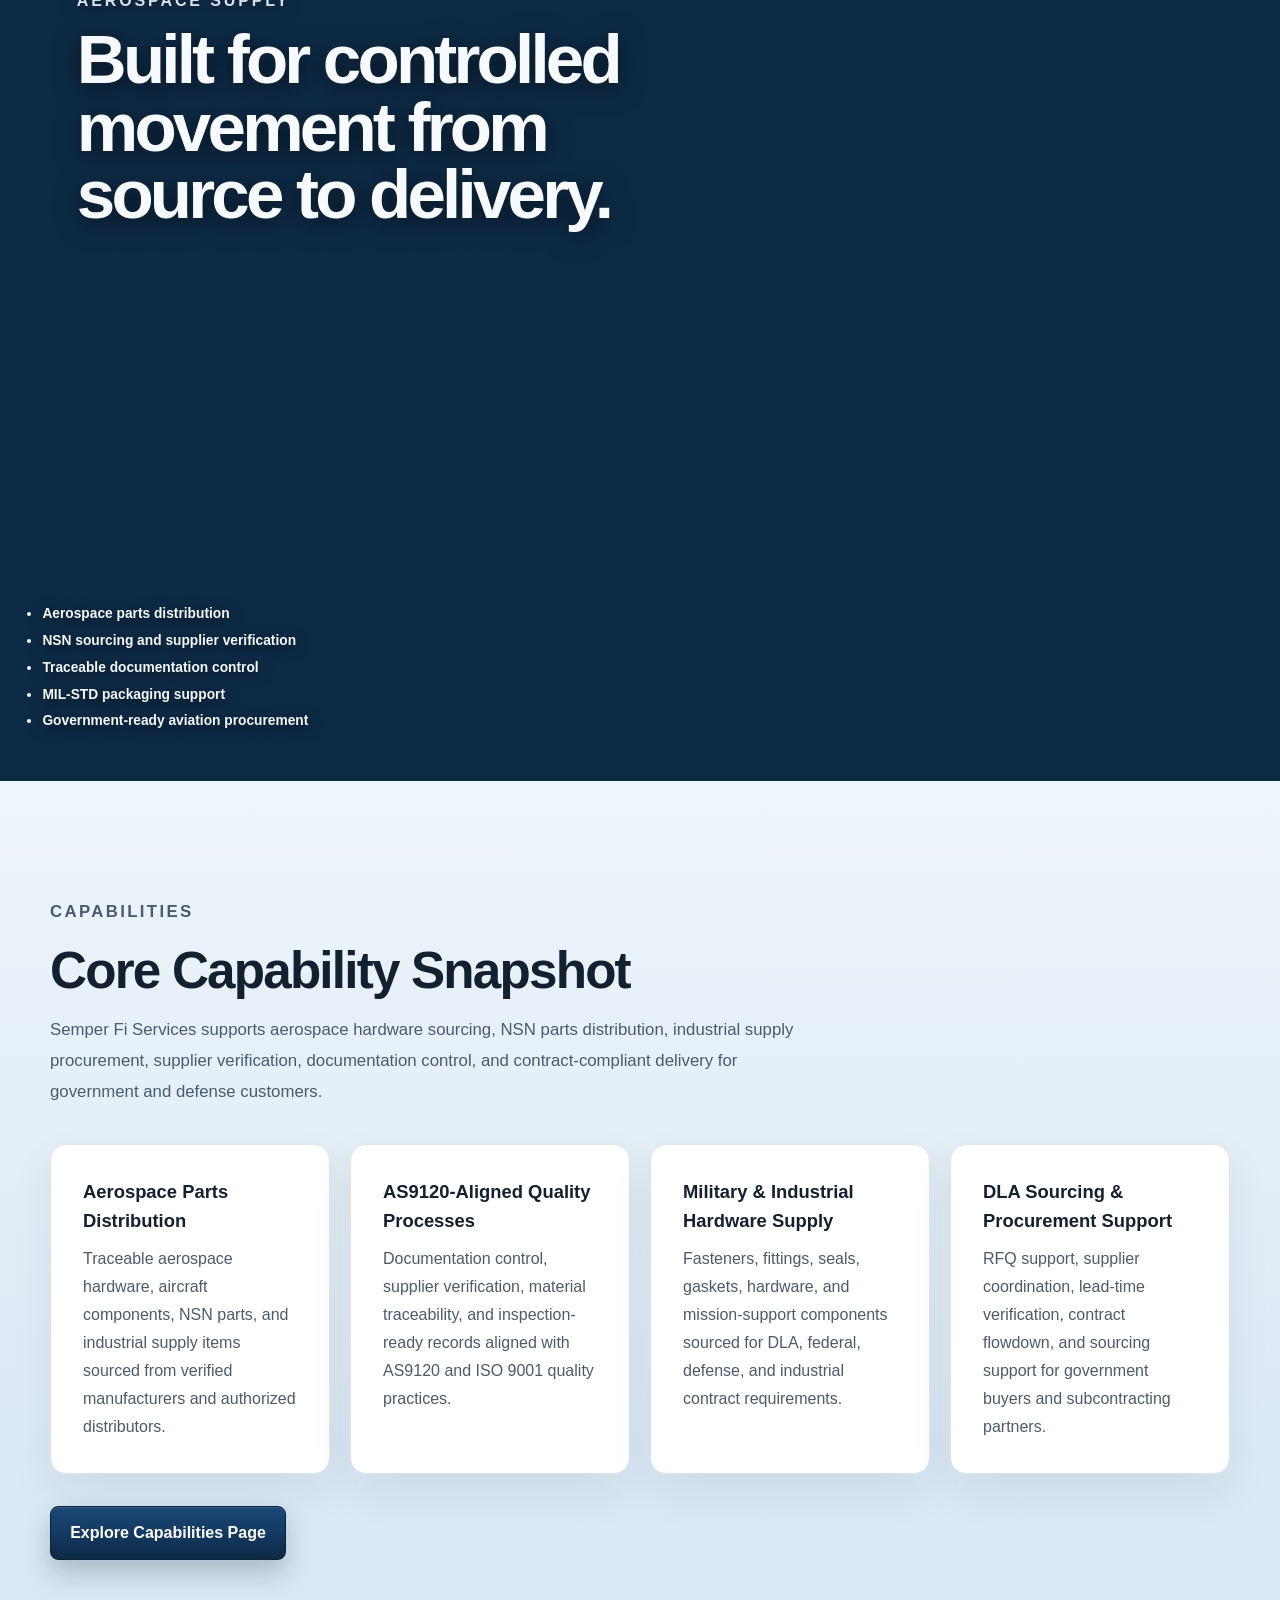
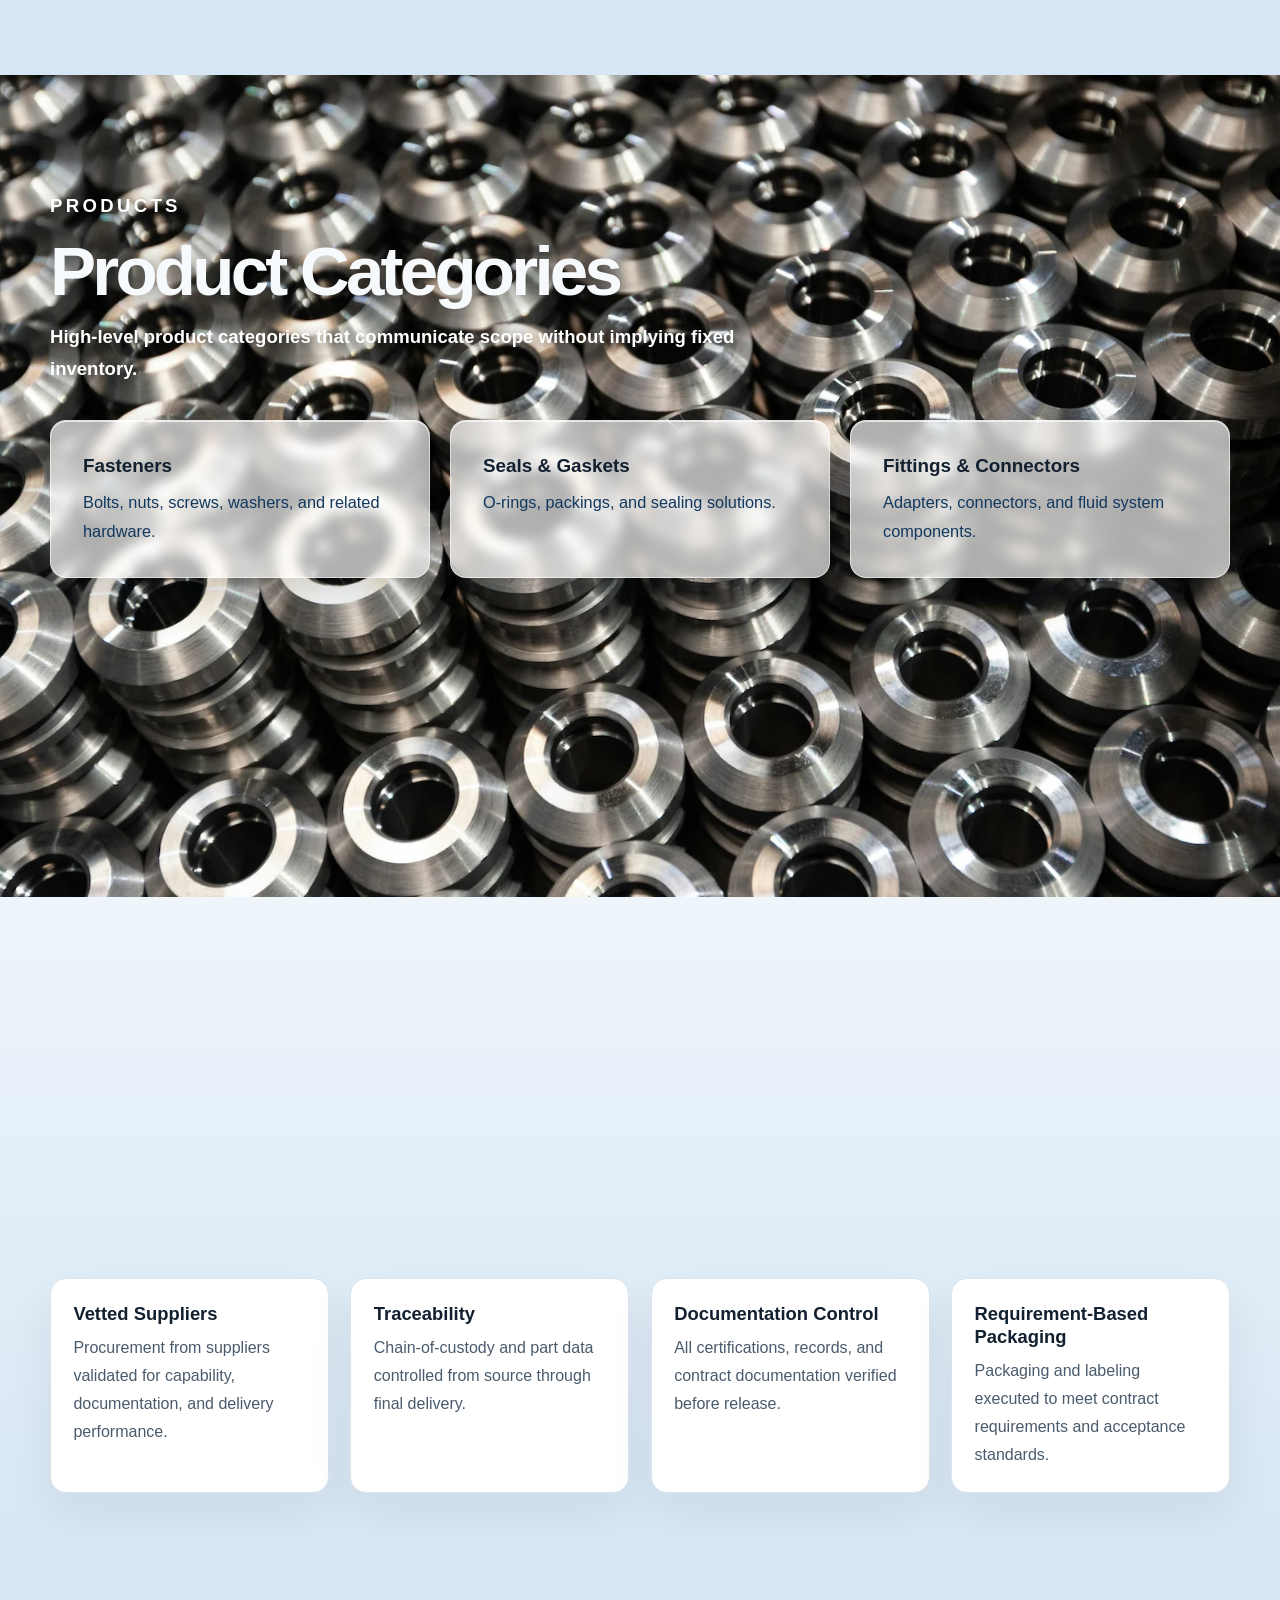
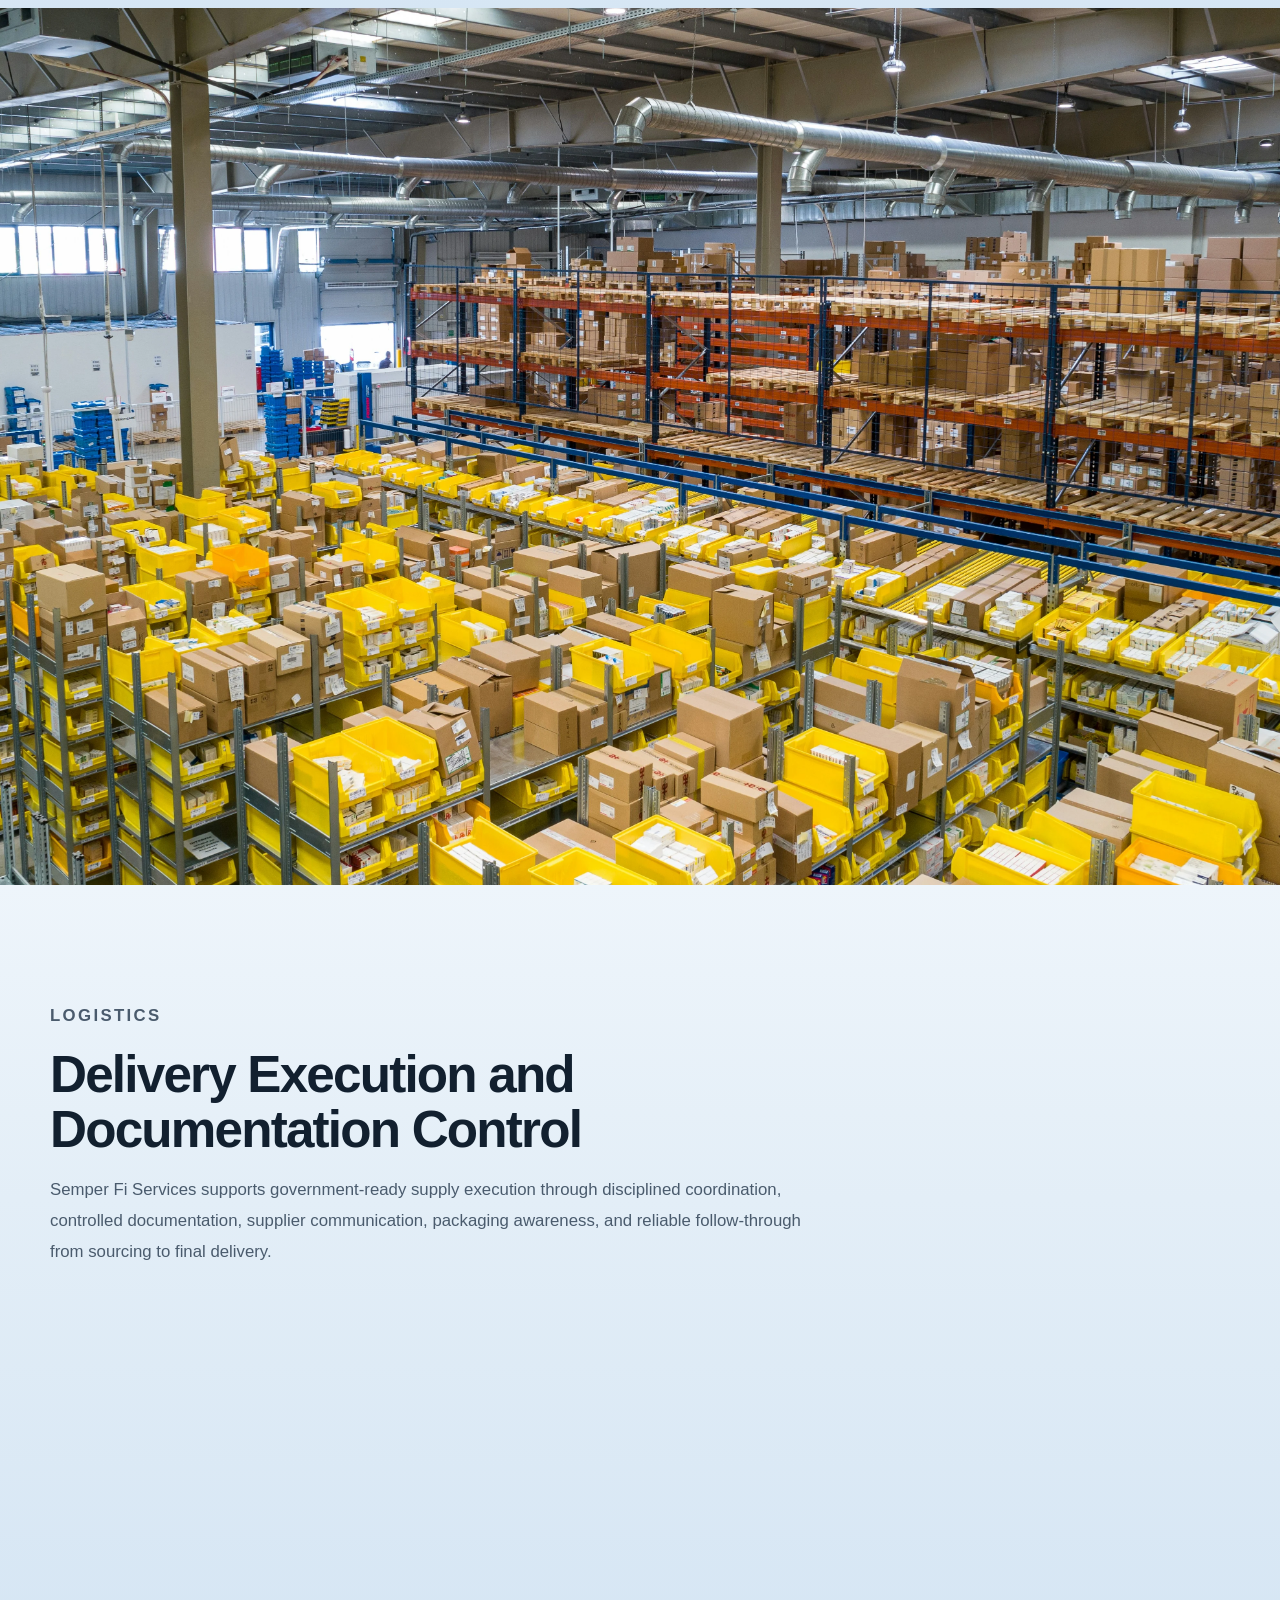
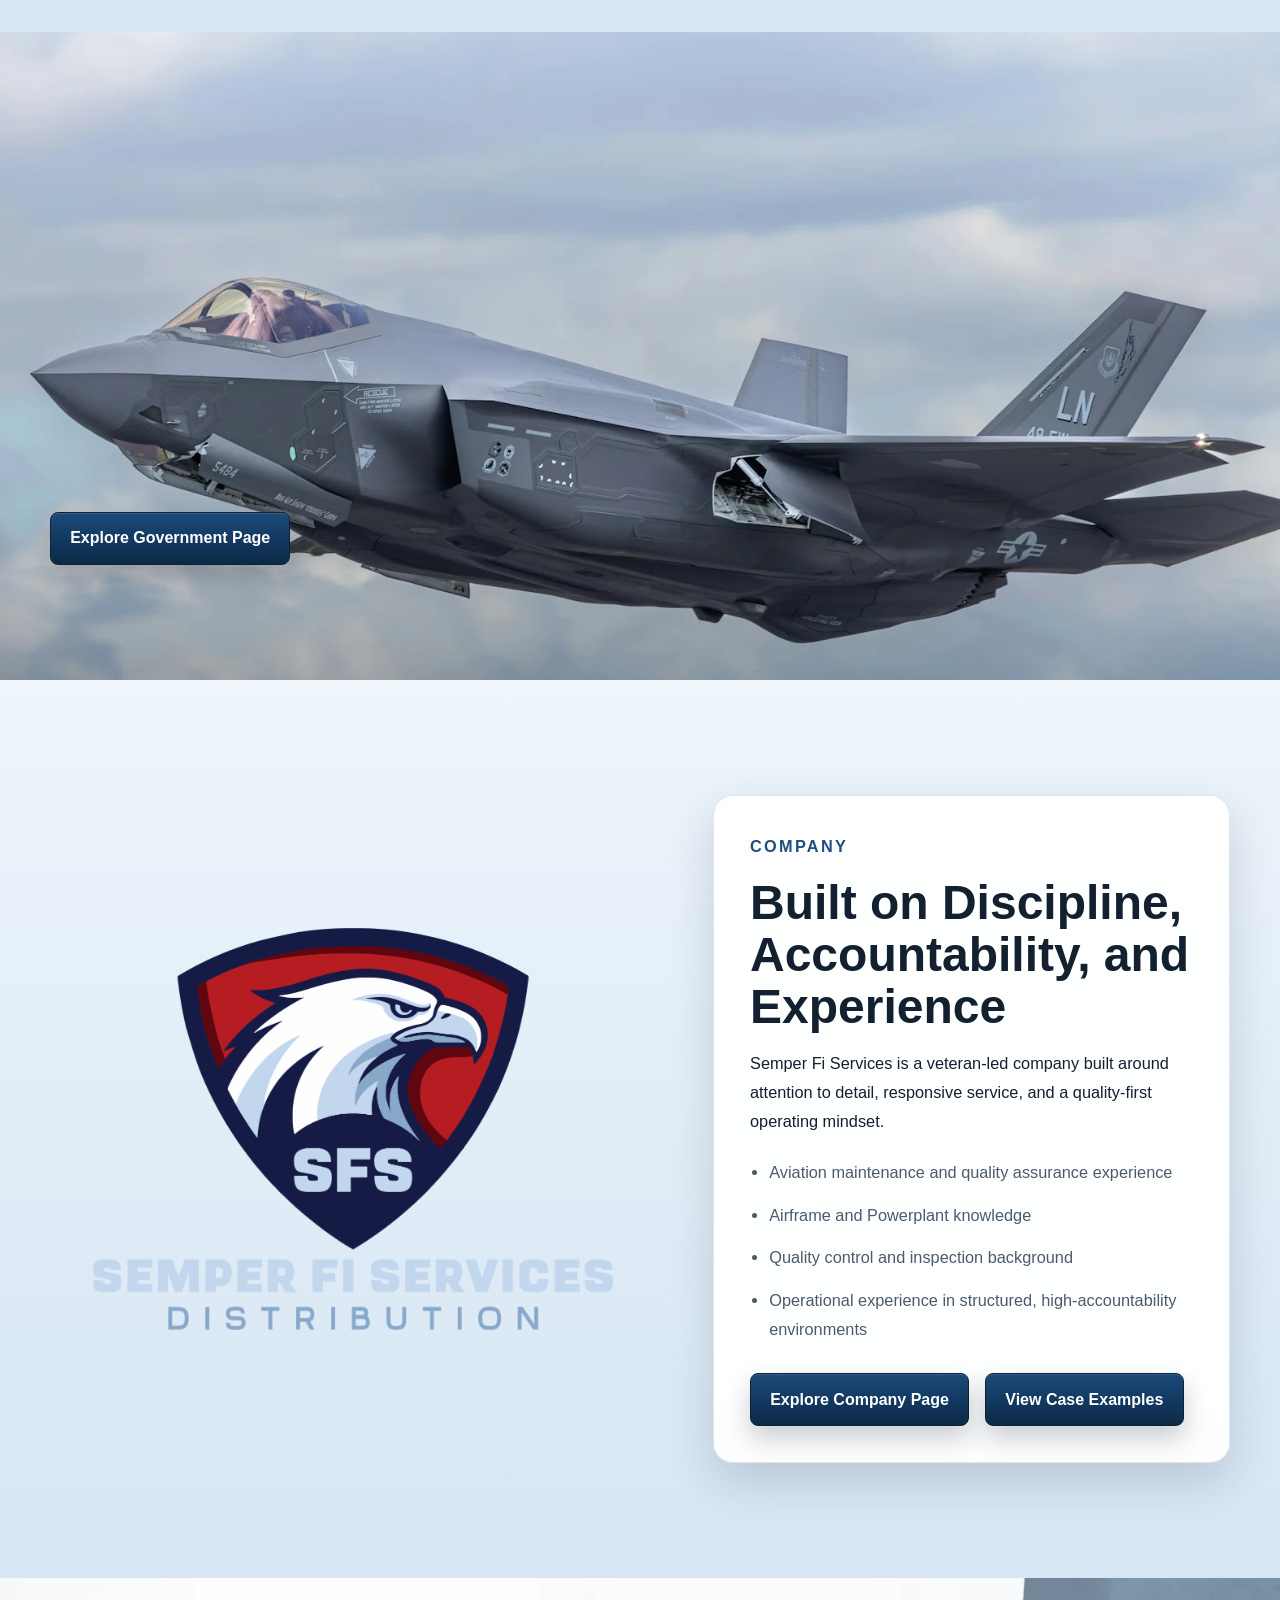
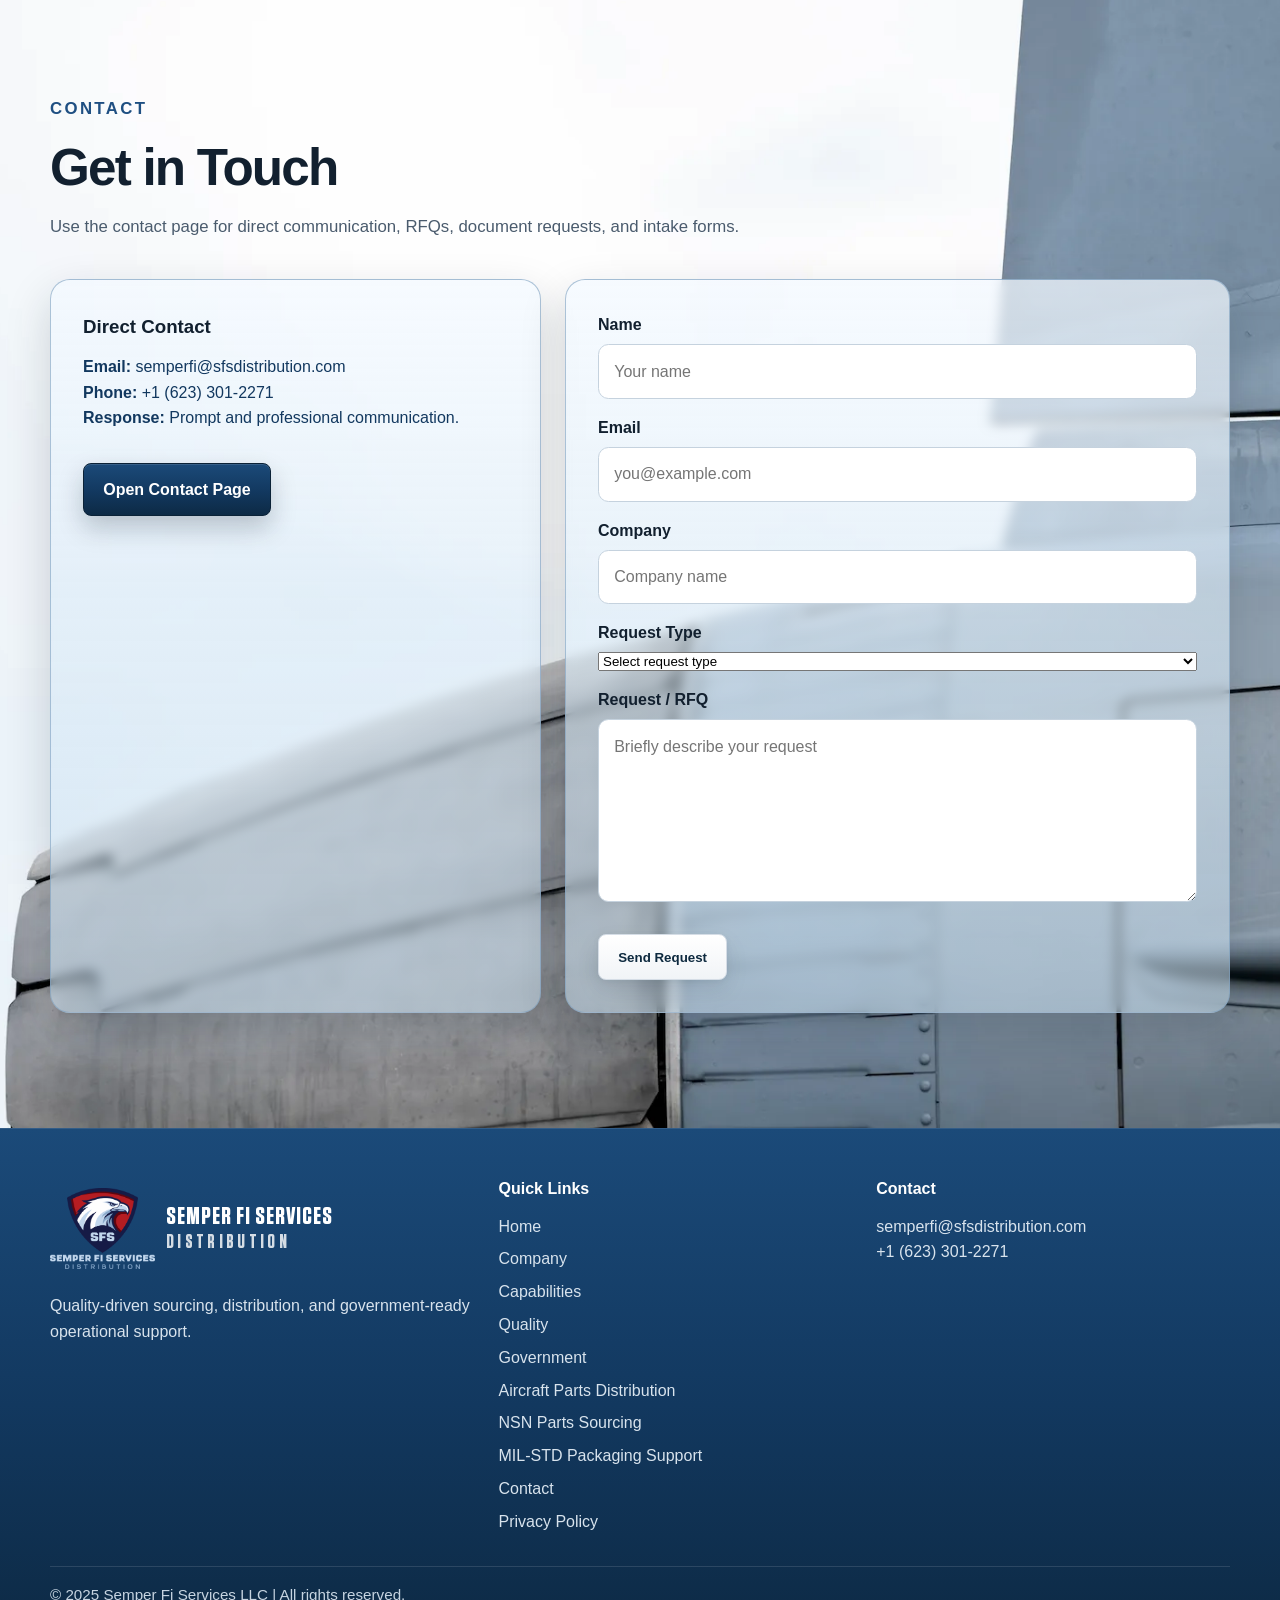
==== commit 33191007: "v17" ====
--- a/index.html
+++ b/index.html
@@ -3,9 +3,9 @@
 <head>
     <link rel="icon" type="image/png" sizes="512x512" href="assets/images/brand/FullLogo_Transparent_NoBuffer.png?v=17">
     <link rel="shortcut icon" href="assets/images/brand/favicon.png?v=17">
-    <link rel="apple-touch-icon" href="assets/images/brand/logo2.png?v=16">
-    <link rel="manifest" href="site.webmanifest?v=16">
-    <meta name="msapplication-TileImage" content="assets/images/brand/logo2.png?v=16">
+    <link rel="apple-touch-icon" href="assets/images/brand/logo2.png?v=17">
+    <link rel="manifest" href="site.webmanifest?v=17">
+    <meta name="msapplication-TileImage" content="assets/images/brand/logo2.png?v=17">
     <meta name="theme-color" content="#123f73">
     <meta charset="UTF-8" />
     <meta name="viewport" content="width=device-width, initial-scale=1.0" />
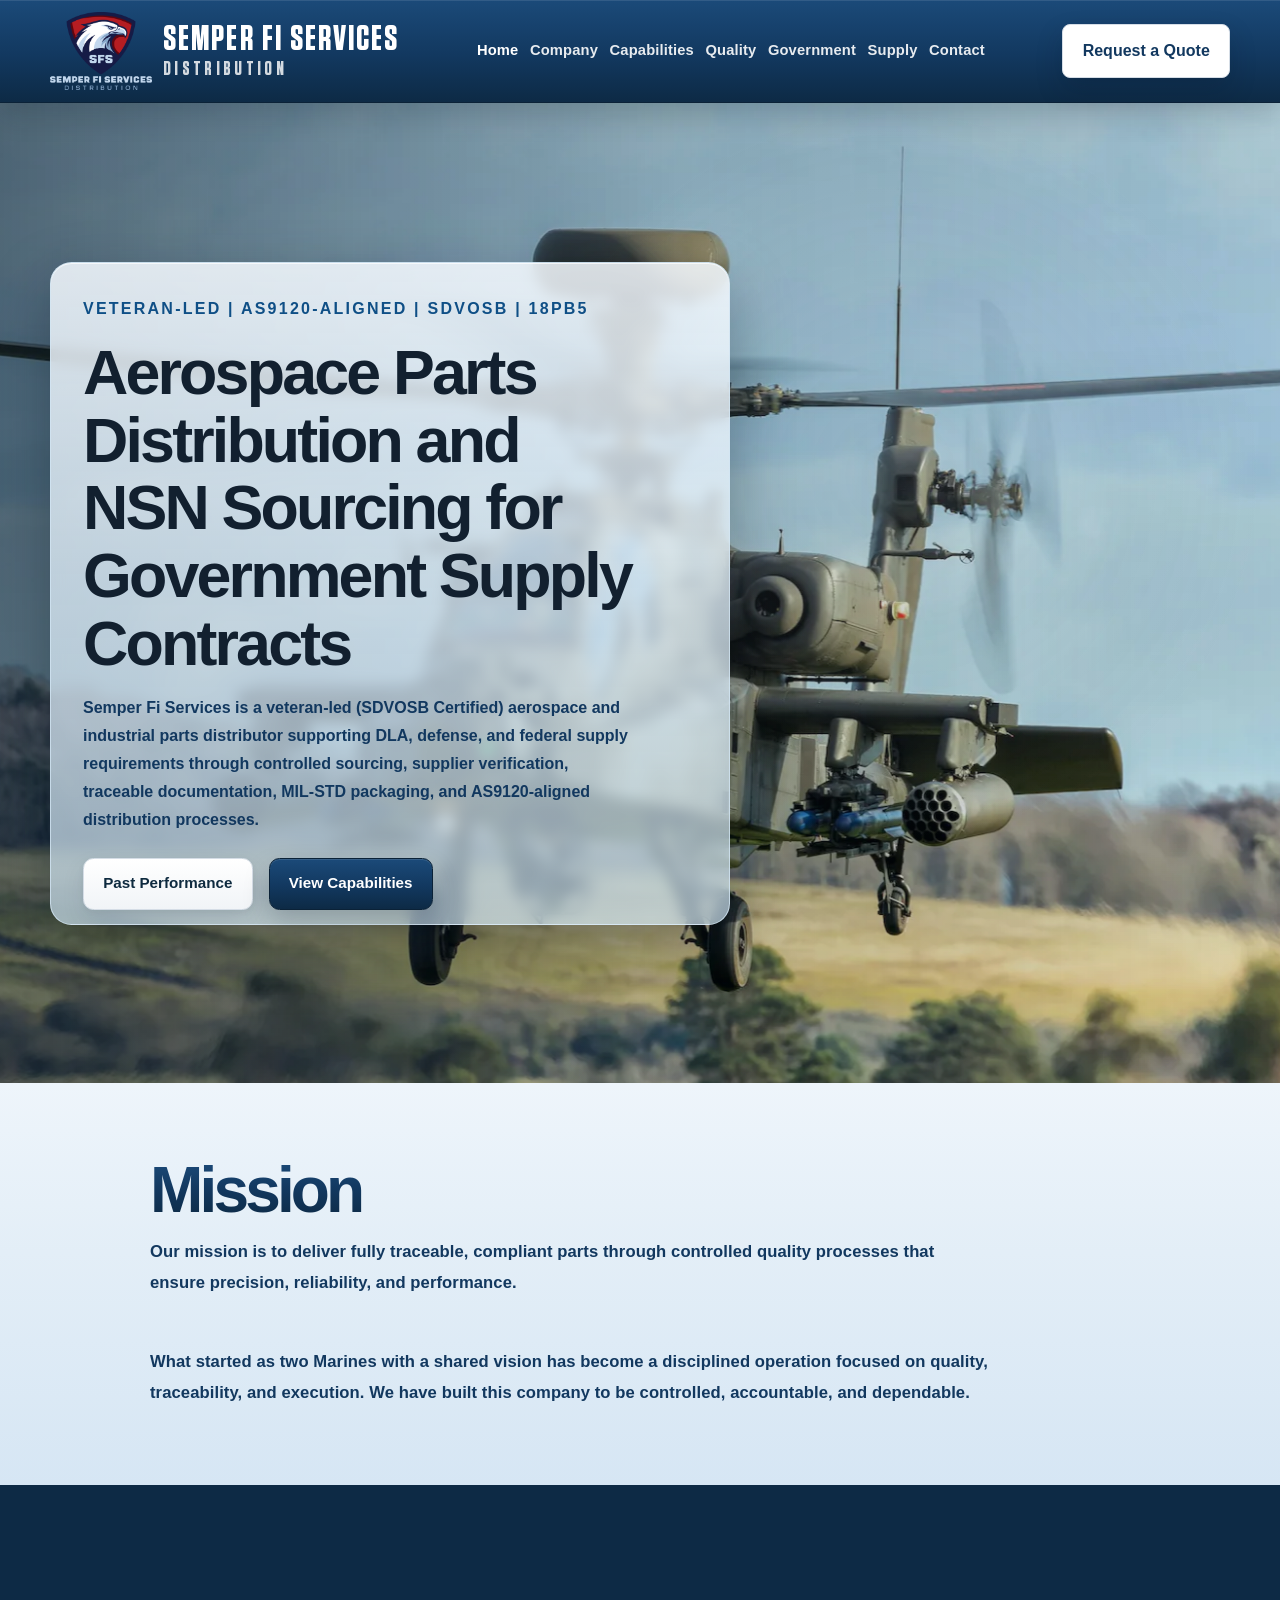
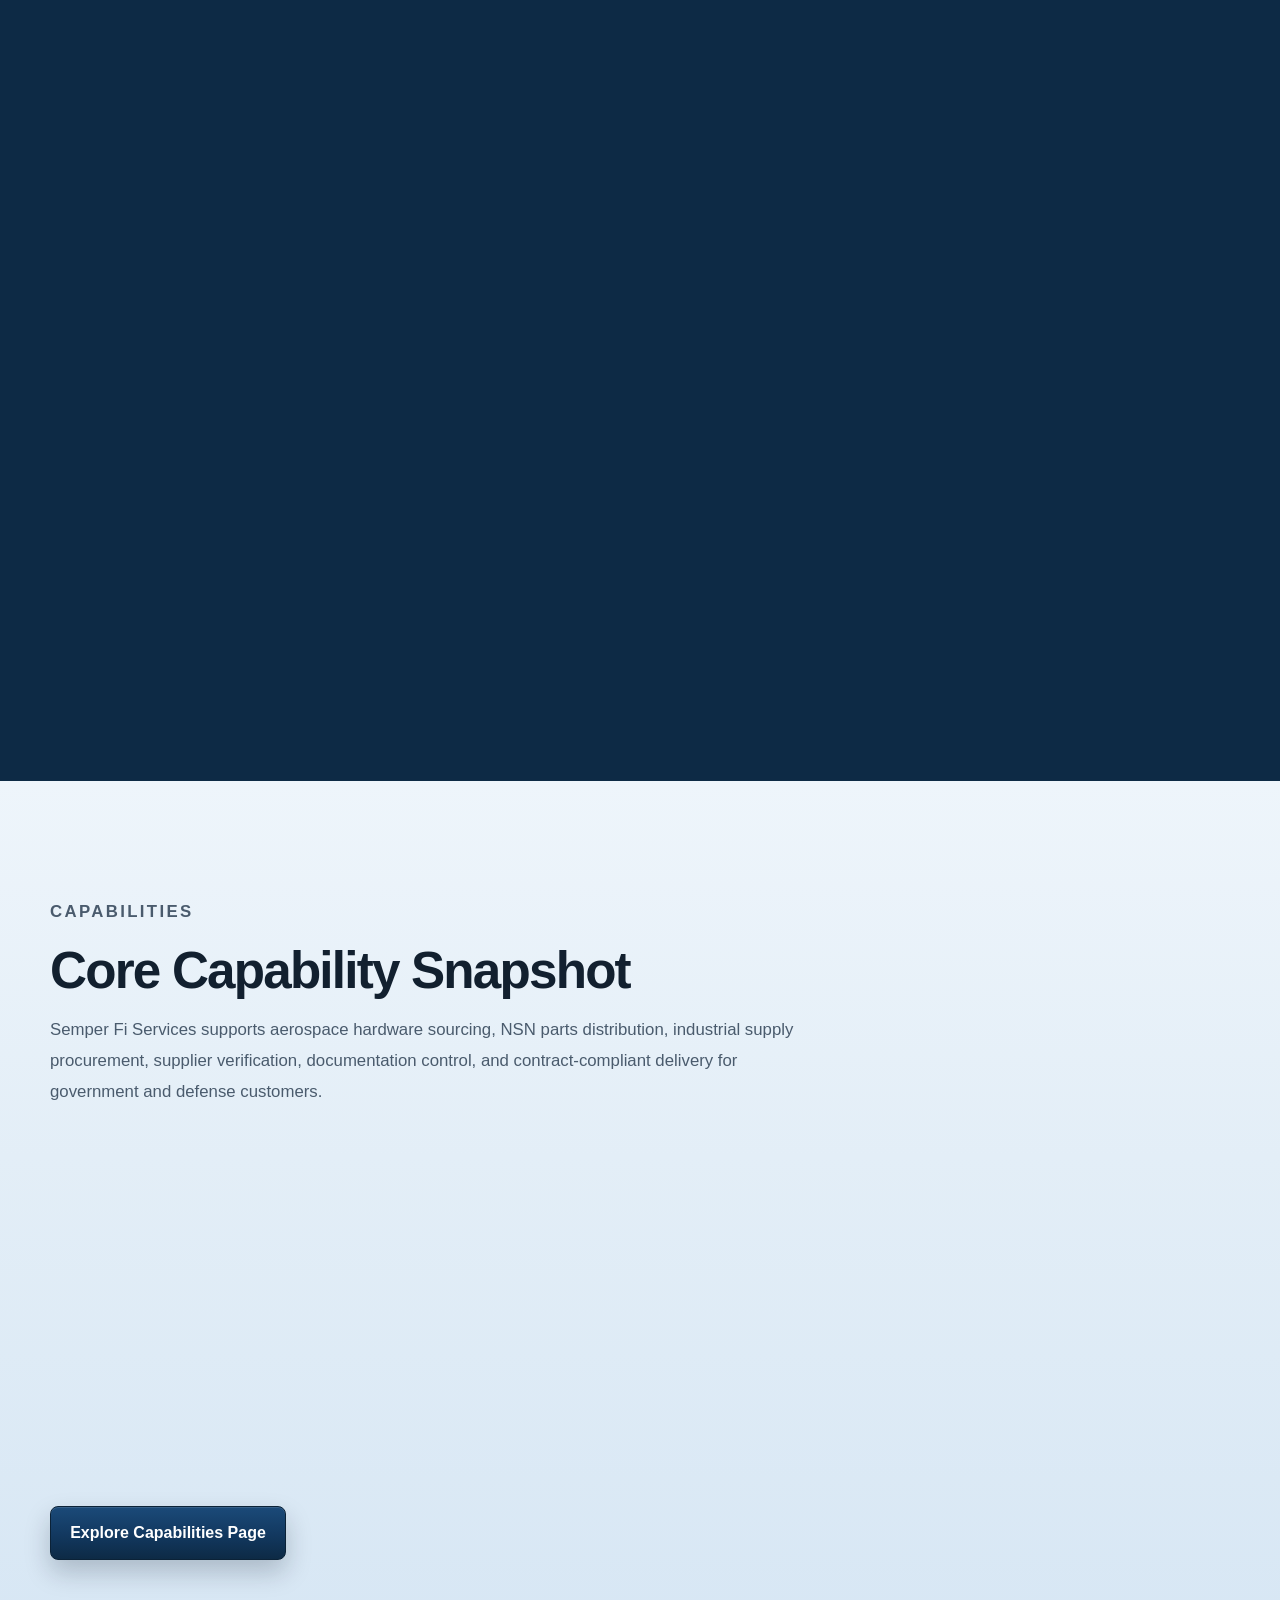
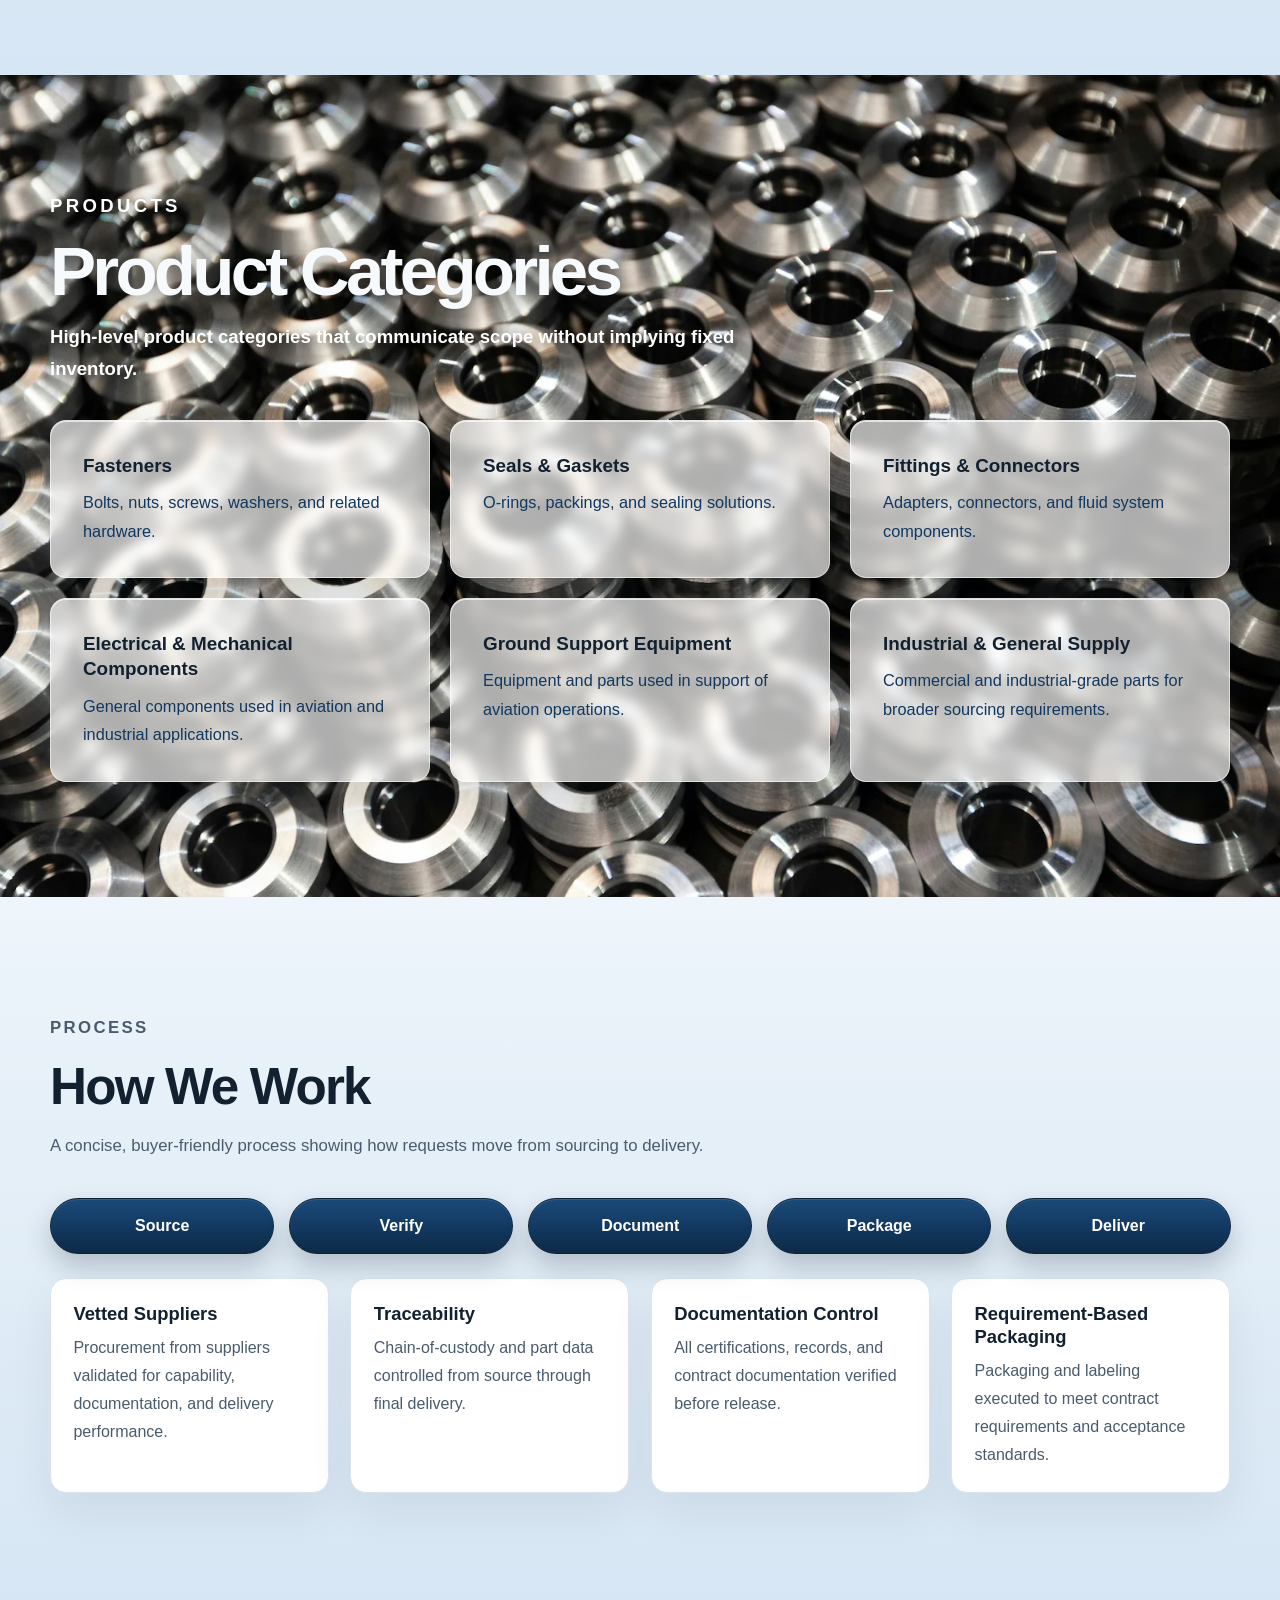
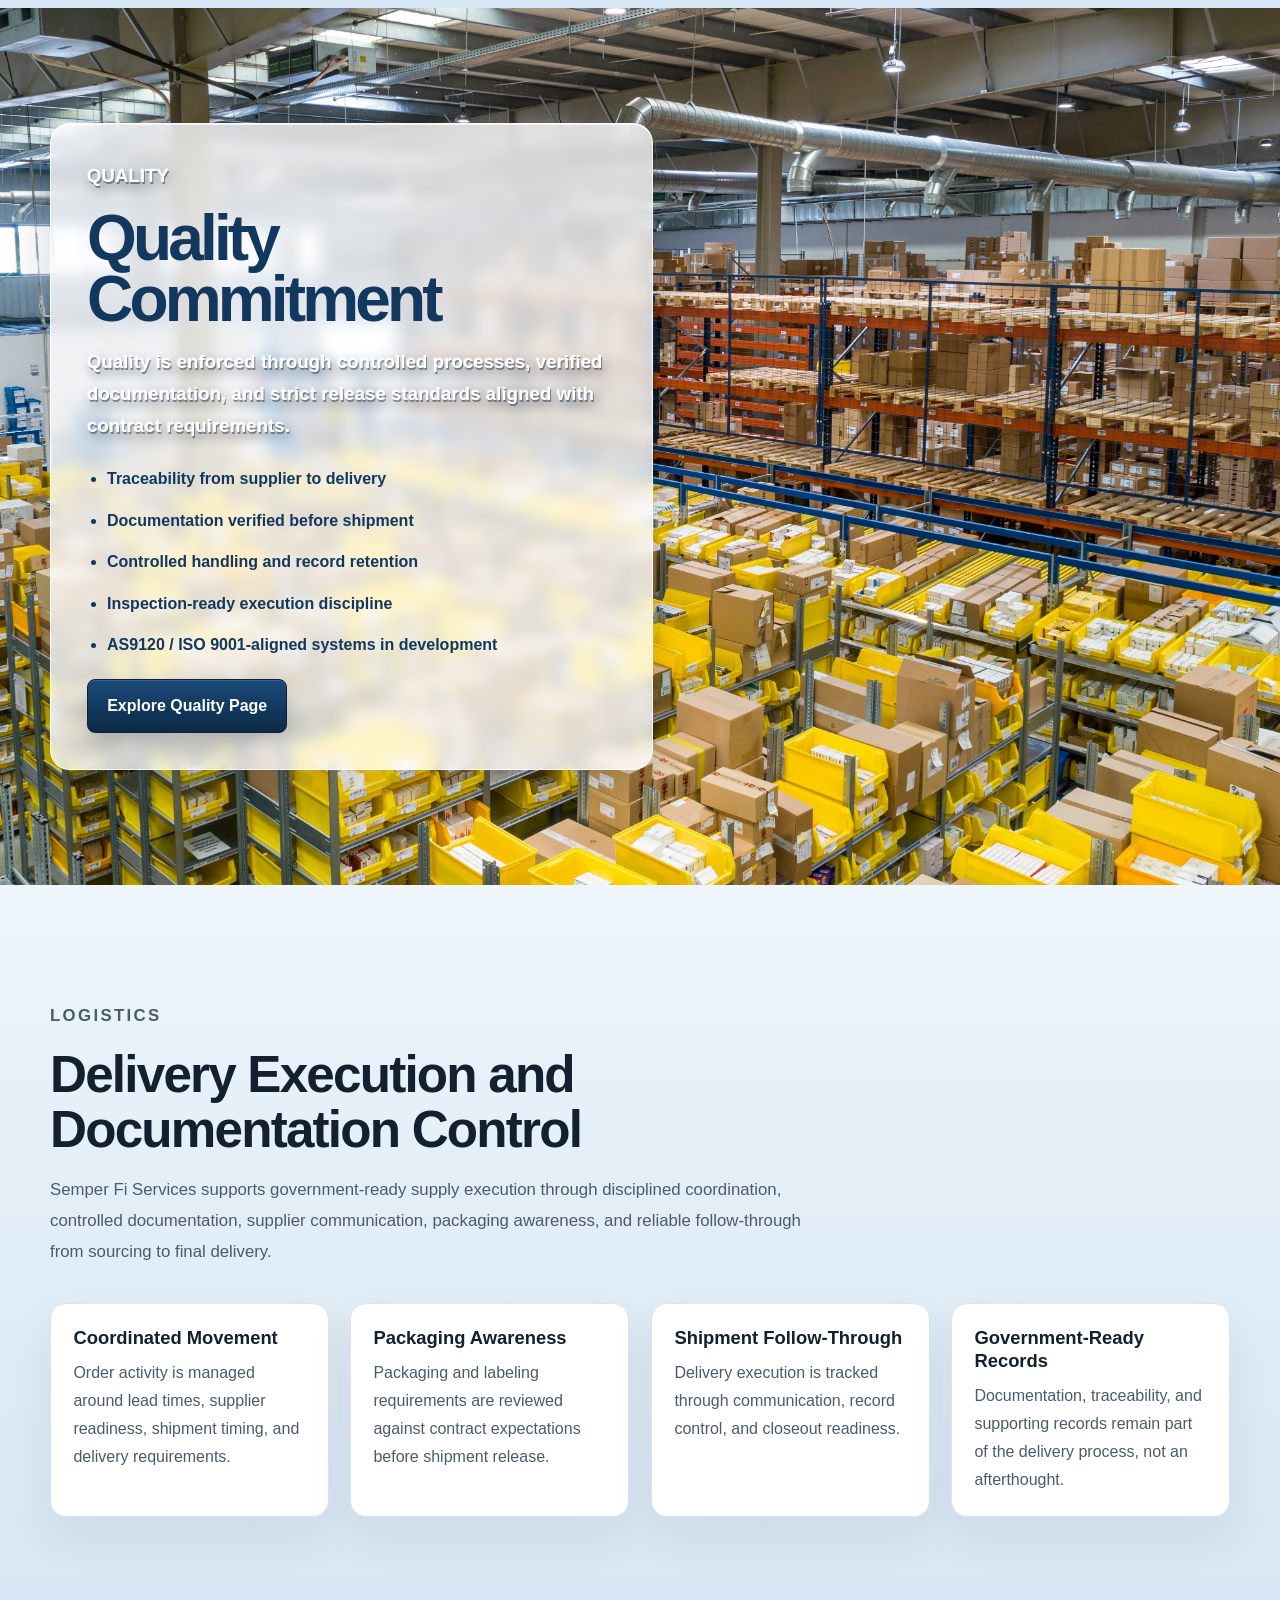
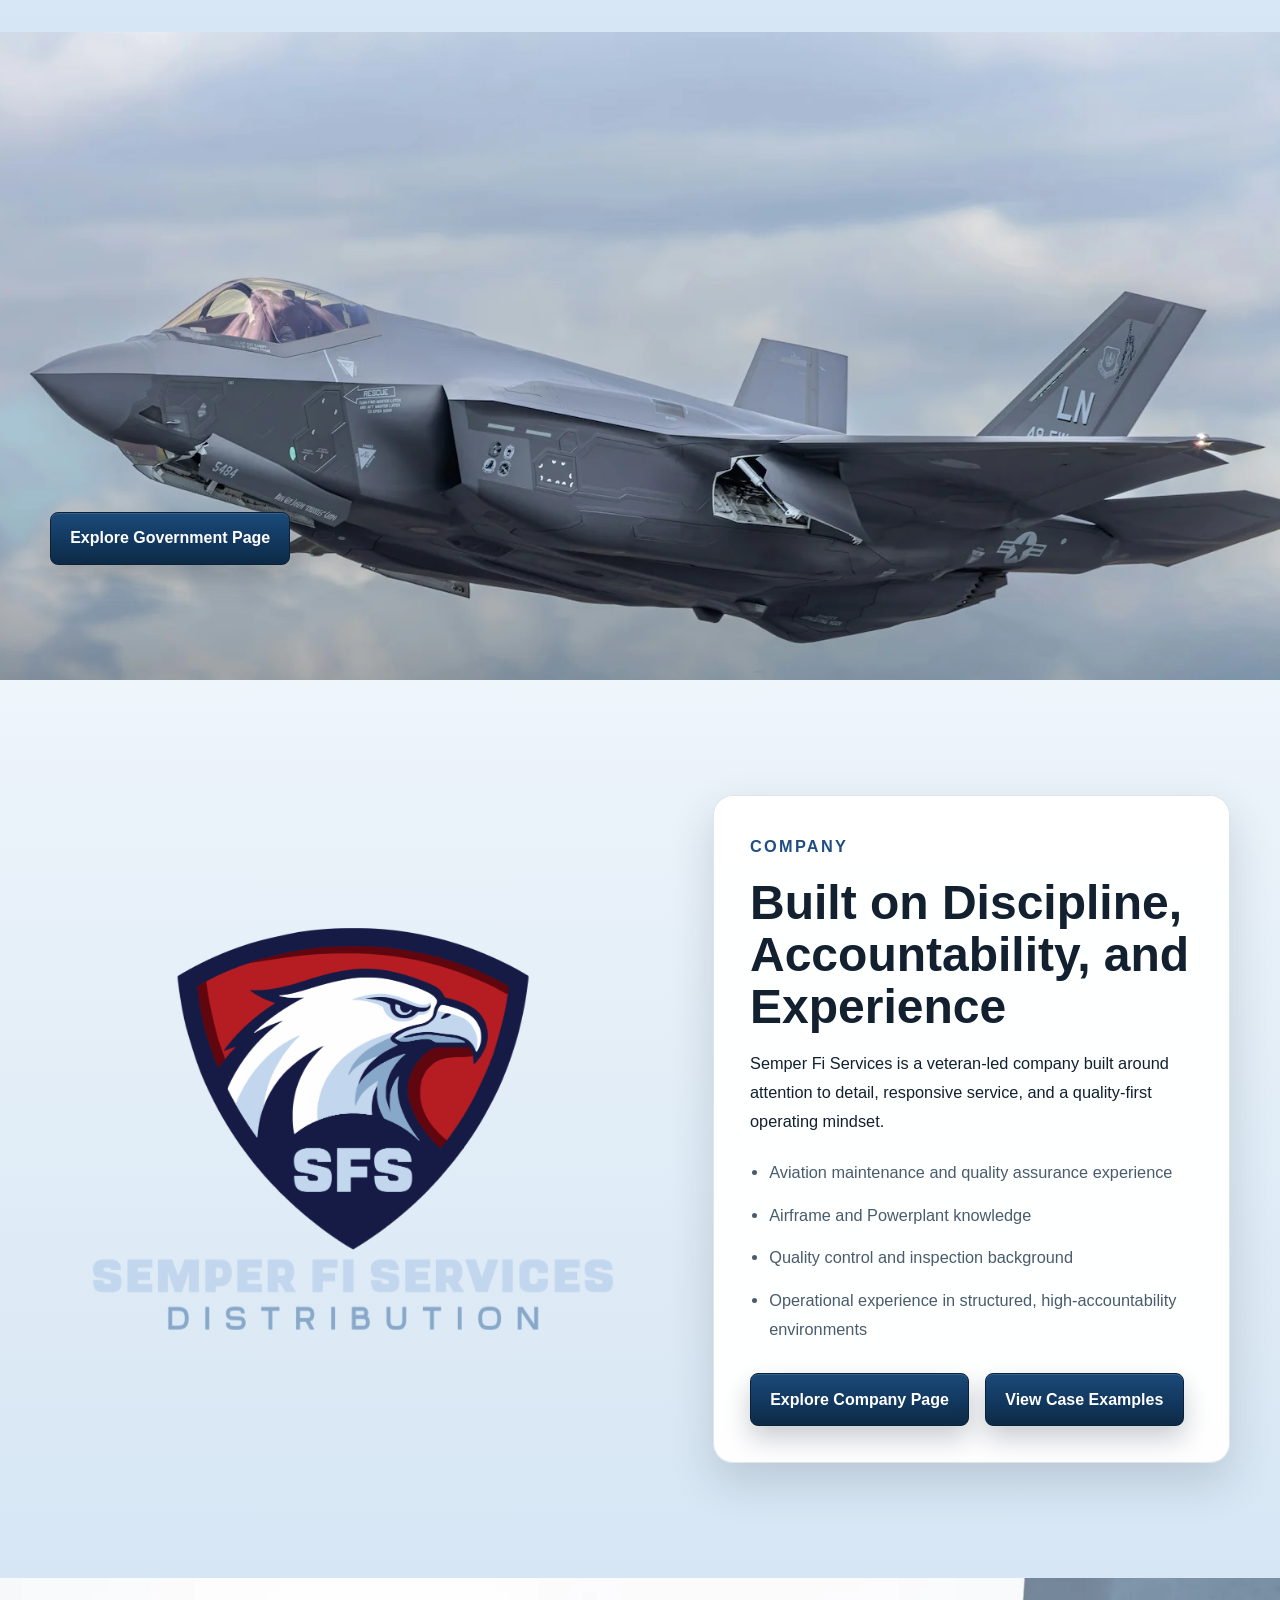
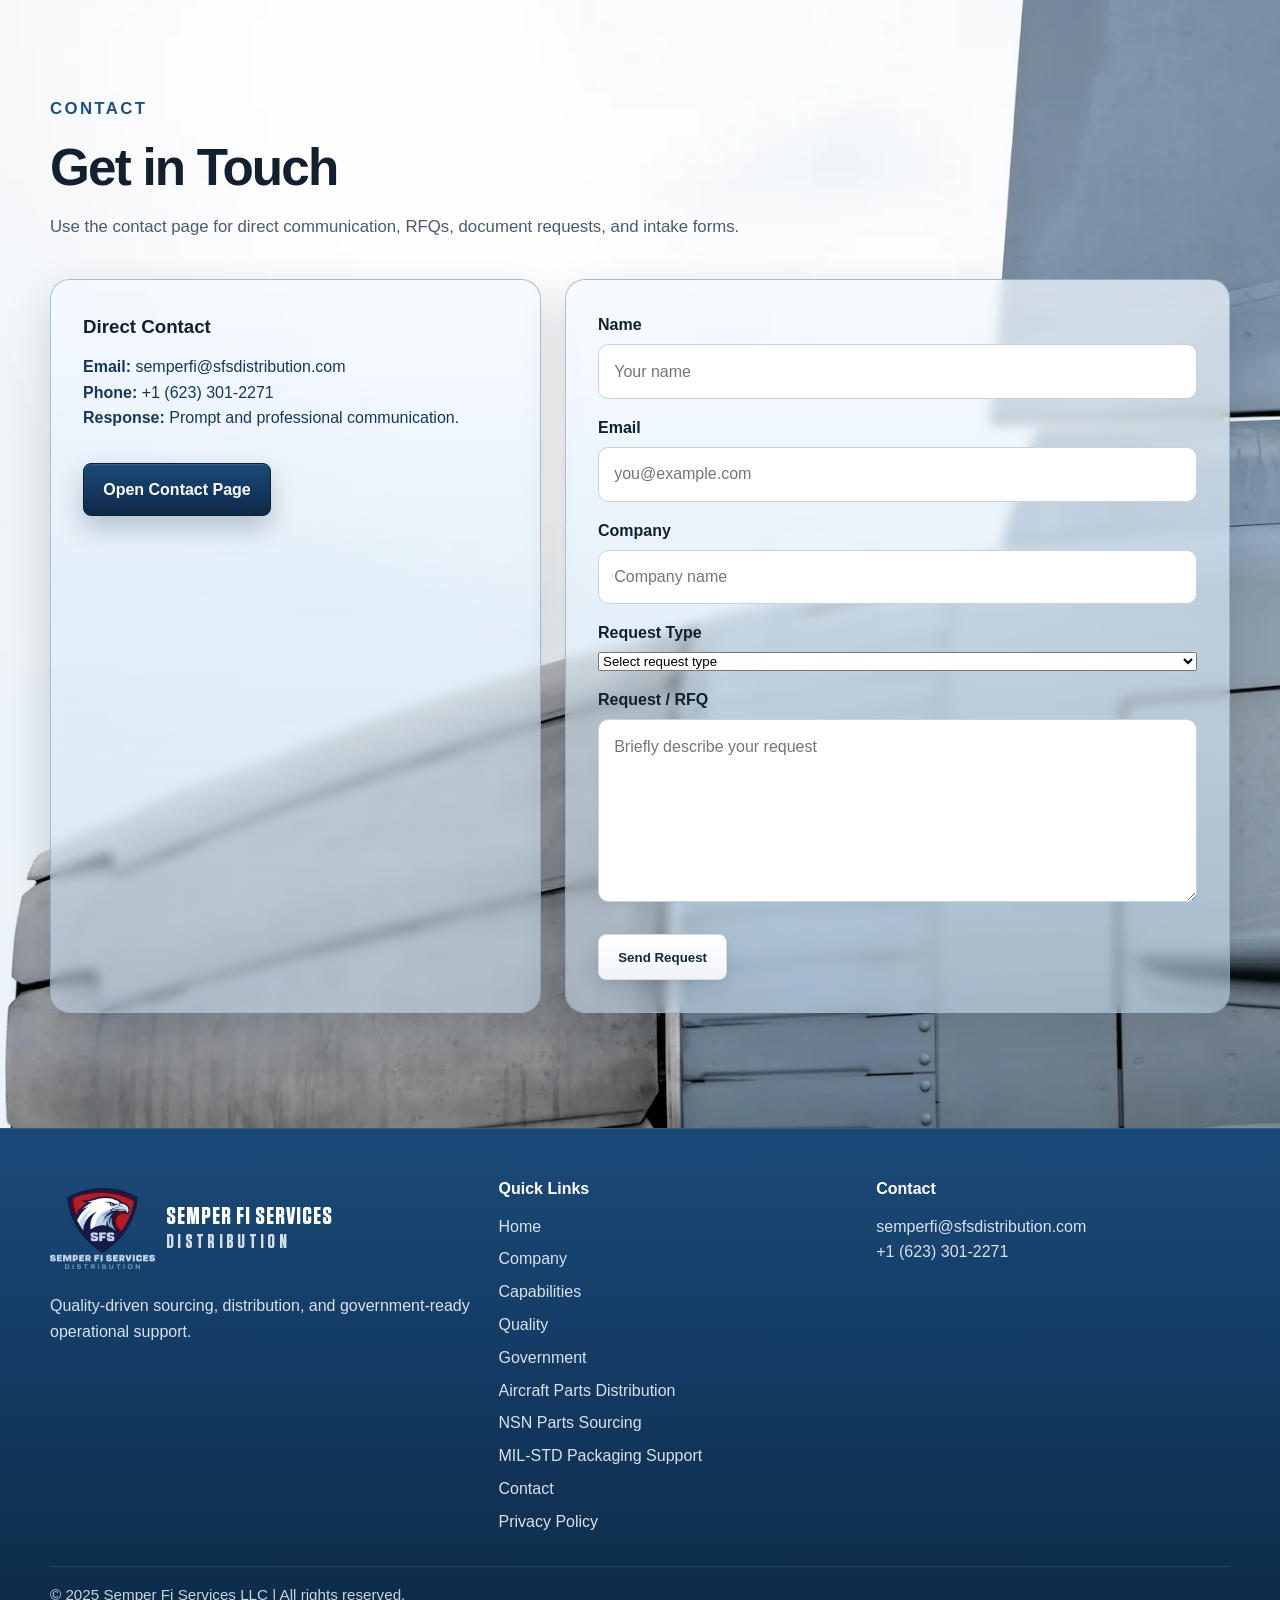
==== commit 9825d0b3: "v18" ====
--- a/index.html
+++ b/index.html
@@ -1,11 +1,10 @@
 <!DOCTYPE html>
 <html lang="en">
 <head>
-    <link rel="icon" type="image/png" sizes="512x512" href="assets/images/brand/FullLogo_Transparent_NoBuffer.png?v=17">
-    <link rel="shortcut icon" href="assets/images/brand/favicon.png?v=17">
-    <link rel="apple-touch-icon" href="assets/images/brand/logo2.png?v=17">
-    <link rel="manifest" href="site.webmanifest?v=17">
-    <meta name="msapplication-TileImage" content="assets/images/brand/logo2.png?v=17">
+    <link rel="icon" type="image/png" sizes="512x512" href="assets/images/brand/FullLogo_Transparent_NoBuffer.png?v=18">
+    <link rel="shortcut icon" href="assets/images/brand/favicon.png?v=18">
+    <link rel="apple-touch-icon" href="assets/images/brand/favicon.png?v=18">
+    <meta name="msapplication-TileImage" content="assets/images/brand/favicon.png?v=18">
     <meta name="theme-color" content="#123f73">
     <meta charset="UTF-8" />
     <meta name="viewport" content="width=device-width, initial-scale=1.0" />
